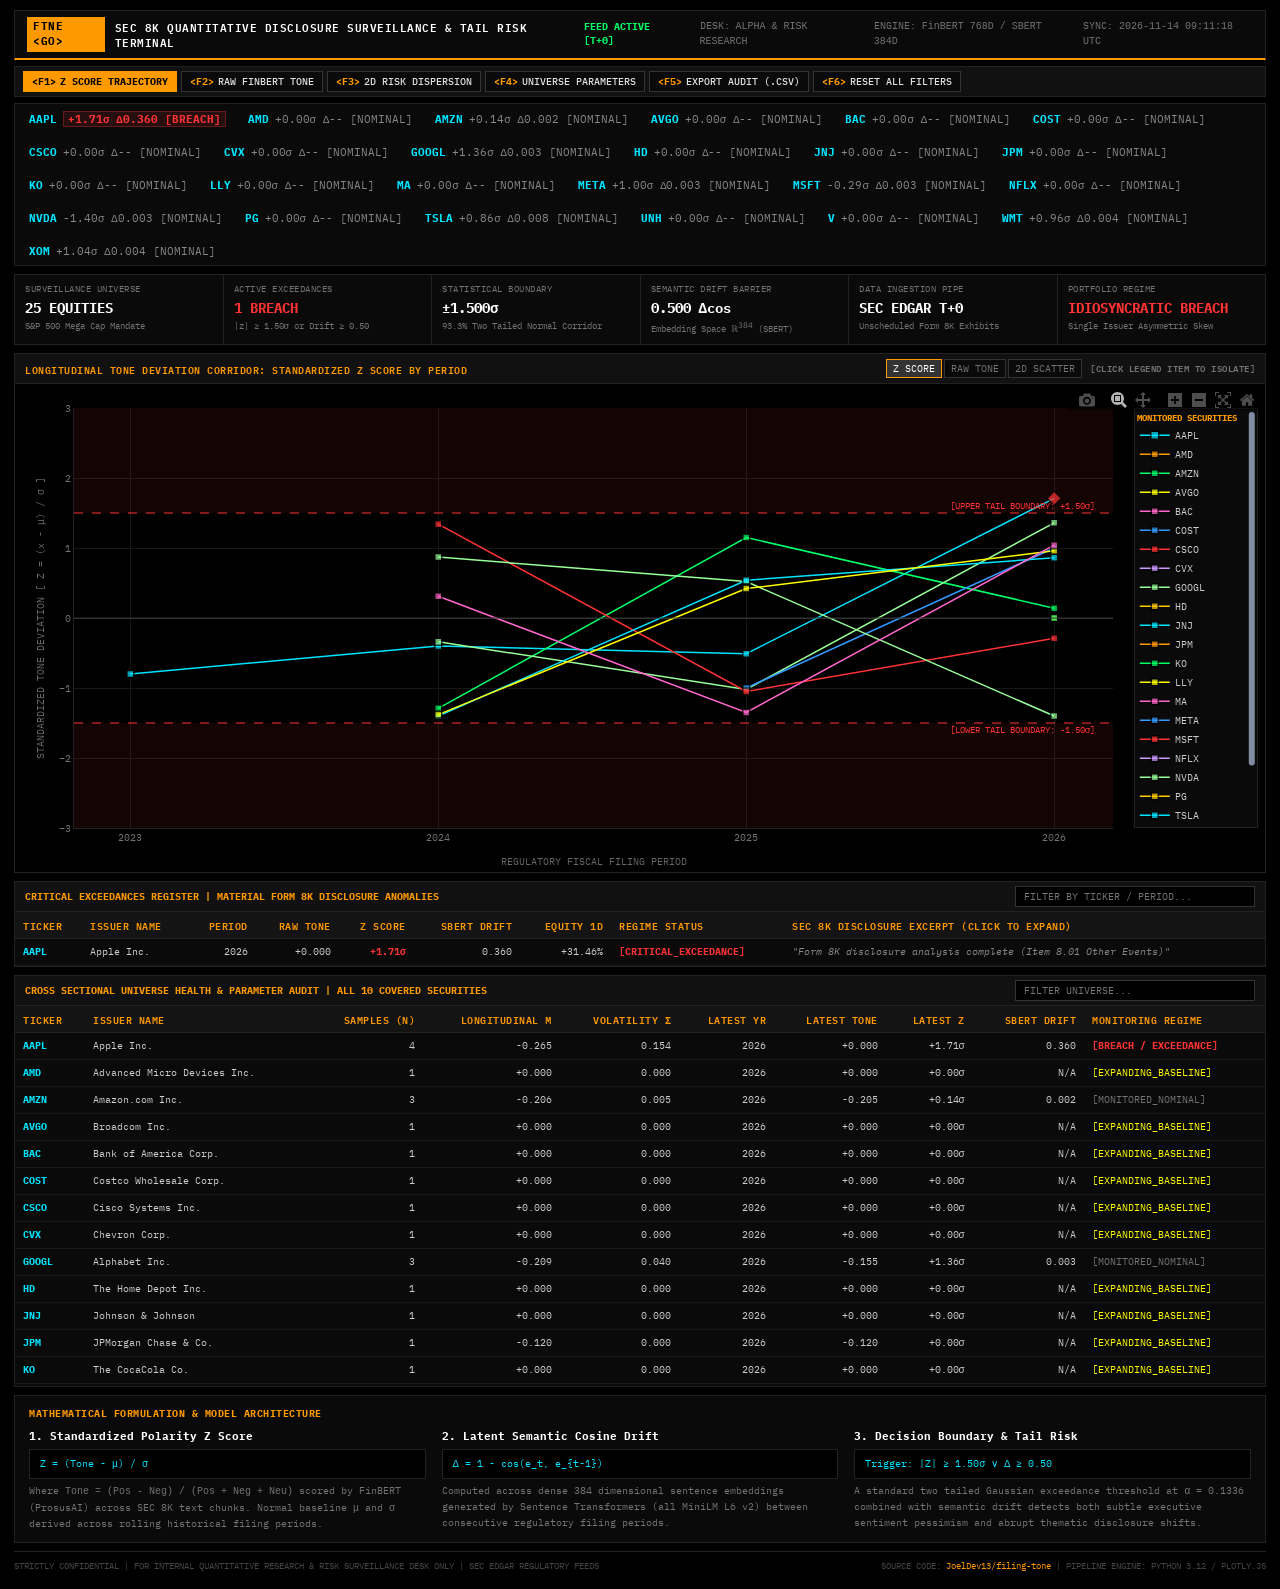
==== docs/index.html @ b5e31309 "chore(data): auto update 8K tone scores and financial ground truth" ====
<!DOCTYPE html>
<html lang="en">
<head>
  <meta charset="UTF-8">
  <meta name="viewport" content="width=device-width, initial-scale=1.0">
  <title>FTNE &lt;GO&gt; | SEC 8K Quantitative Tone &amp; Drift Terminal</title>
  <link rel="preconnect" href="https://fonts.googleapis.com">
  <link rel="preconnect" href="https://fonts.gstatic.com" crossorigin>
  <link href="https://fonts.googleapis.com/css2?family=IBM+Plex+Mono:ital,wght@0,300;0,400;0,500;0,600;0,700;1,400&display=swap" rel="stylesheet">
  <script src="https://cdn.plot.ly/plotly-2.35.2.min.js"></script>
  <style>
:root {
  --bg: #000000;
  --surface: #0a0a0a;
  --panel: #111111;
  --border: #222222;
  --border-highlight: #333333;
  --amber: #ff9900;
  --amber-dim: #b36b00;
  --cyan: #00e5ff;
  --green: #00ff66;
  --red: #ff3333;
  --yellow: #ffff00;
  --magenta: #ff66cc;
  --text: #e0e0e0;
  --text-muted: #737373;
  --text-dim: #444444;
  --mono: 'IBM Plex Mono', 'Courier New', monospace;
}

* {
  box-sizing: border-box;
  margin: 0;
  padding: 0;
  border-radius: 0 !important; 
}

body {
  background-color: var(--bg);
  color: var(--text);
  font-family: var(--mono);
  font-size: 11px;
  line-height: 1.4;
  padding: 10px 14px;
  -webkit-font-smoothing: antialiased;
  -moz-osx-font-smoothing: grayscale;
}

.terminal-wrapper {
  max-width: 1480px;
  margin: 0 auto;
}

/* Command Masthead */
.masthead {
  display: flex;
  justify-content: space-between;
  align-items: center;
  background-color: var(--surface);
  border: 1px solid var(--border);
  border-bottom: 2px solid var(--amber);
  padding: 6px 12px;
  margin-bottom: 6px;
}

.masthead-left {
  display: flex;
  align-items: center;
  gap: 10px;
}

.cmd-tag {
  background-color: var(--amber);
  color: #000000;
  font-weight: 700;
  padding: 2px 6px;
  letter-spacing: 0.5px;
}

.cmd-title {
  font-weight: 600;
  letter-spacing: 0.5px;
  color: #ffffff;
}

.masthead-right {
  display: flex;
  align-items: center;
  gap: 16px;
  color: var(--text-muted);
  font-size: 10px;
}

.status-live {
  color: var(--green);
  font-weight: 700;
}

/* Terminal Quick Action Toolbar */
.fkey-toolbar {
  display: flex;
  flex-wrap: wrap;
  gap: 4px;
  background-color: var(--panel);
  border: 1px solid var(--border);
  padding: 4px 8px;
  margin-bottom: 6px;
}

.fkey-btn {
  background-color: var(--surface);
  border: 1px solid var(--border-highlight);
  color: var(--text);
  font-family: var(--mono);
  font-size: 10px;
  font-weight: 500;
  padding: 3px 8px;
  cursor: pointer;
  display: flex;
  align-items: center;
  gap: 4px;
  transition: background 0.1s, border-color 0.1s;
}

.fkey-btn:hover {
  background-color: #1a1a1a;
  border-color: var(--amber);
  color: #ffffff;
}

.fkey-btn.active {
  background-color: var(--amber);
  color: #000000;
  font-weight: 700;
  border-color: var(--amber);
}

.fkey-tag {
  color: var(--amber);
  font-weight: 700;
}

.fkey-btn.active .fkey-tag {
  color: #000000;
}

/* Real Time Ticker Ribbon */
.ticker-tape {
  display: flex;
  flex-wrap: wrap;
  background-color: var(--surface);
  border: 1px solid var(--border);
  padding: 5px 10px;
  gap: 14px;
  margin-bottom: 8px;
  font-size: 10.5px;
}

.tape-item {
  display: flex;
  align-items: center;
  gap: 6px;
  cursor: pointer;
  padding: 2px 4px;
}

.tape-item:hover {
  background-color: #161616;
}

.tape-ticker {
  color: var(--cyan);
  font-weight: 700;
}

.tape-val {
  color: #ffffff;
}

.tape-val.alert {
  color: var(--red);
  font-weight: 700;
  background-color: rgba(255, 51, 51, 0.12);
  padding: 0 4px;
  border: 1px solid rgba(255, 51, 51, 0.3);
}

.tape-val.ok {
  color: #888888;
}

/* Analytical Metric Matrix (6 cells) */
.metric-grid {
  display: grid;
  grid-template-columns: repeat(6, 1fr);
  gap: 1px;
  background-color: var(--border);
  border: 1px solid var(--border);
  margin-bottom: 8px;
}

.metric-cell {
  background-color: var(--surface);
  padding: 8px 10px;
}

.metric-label {
  color: var(--text-muted);
  font-size: 9px;
  letter-spacing: 0.5px;
  text-transform: uppercase;
  margin-bottom: 3px;
}

.metric-val {
  font-size: 14px;
  font-weight: 700;
  color: #ffffff;
  font-variant-numeric: tabular-nums;
}

.metric-sub {
  color: var(--text-muted);
  font-size: 9px;
  margin-top: 2px;
}

/* Main Chart Window */
.chart-panel {
  border: 1px solid var(--border);
  background-color: var(--surface);
  margin-bottom: 8px;
}

.panel-header {
  display: flex;
  justify-content: space-between;
  align-items: center;
  background-color: var(--panel);
  border-bottom: 1px solid var(--border);
  padding: 5px 10px;
  font-size: 10px;
  font-weight: 600;
  letter-spacing: 0.5px;
  color: var(--amber);
  text-transform: uppercase;
}

.panel-controls {
  display: flex;
  align-items: center;
  gap: 8px;
}

.chart-view-toggle {
  display: flex;
  gap: 2px;
}

.view-btn {
  background-color: var(--surface);
  border: 1px solid var(--border-highlight);
  color: var(--text-muted);
  font-family: var(--mono);
  font-size: 9.5px;
  padding: 2px 6px;
  cursor: pointer;
}

.view-btn.active {
  background-color: var(--border-highlight);
  color: #ffffff;
  border-color: var(--amber);
}

.chart-canvas {
  padding: 4px;
  background-color: #000000;
}

#plotly-chart {
  width: 100%;
  min-height: 480px;
}

/* Tables and Data Grids */
.data-panel {
  border: 1px solid var(--border);
  background-color: var(--surface);
  margin-bottom: 8px;
}

.table-tools {
  display: flex;
  justify-content: space-between;
  align-items: center;
  background-color: var(--panel);
  border-bottom: 1px solid var(--border);
  padding: 4px 10px;
  font-size: 9.5px;
}

.table-search {
  background-color: #000000;
  border: 1px solid var(--border-highlight);
  color: #ffffff;
  font-family: var(--mono);
  font-size: 10px;
  padding: 3px 8px;
  width: 240px;
}

.table-search:focus {
  outline: none;
  border-color: var(--amber);
}

.table-wrapper {
  overflow-x: auto;
  max-height: 380px;
}

table {
  width: 100%;
  border-collapse: collapse;
  font-size: 10px;
  text-align: left;
}

thead th {
  position: sticky;
  top: 0;
  background-color: #141414;
  color: var(--amber);
  font-weight: 600;
  letter-spacing: 0.5px;
  text-transform: uppercase;
  padding: 6px 8px;
  border-bottom: 1px solid var(--border);
  white-space: nowrap;
  z-index: 2;
}

thead th.num-col, tbody td.num-col {
  text-align: right;
  font-variant-numeric: tabular-nums;
}

tbody td {
  padding: 6px 8px;
  border-bottom: 1px solid #181818;
  vertical-align: middle;
  color: #cccccc;
  white-space: nowrap;
}

tbody tr:hover td {
  background-color: #161616;
  color: #ffffff;
}

.ticker-code {
  color: var(--cyan);
  font-weight: 700;
}

.tag-breach {
  color: var(--red);
  font-weight: 700;
}

.tag-nominal {
  color: var(--text-muted);
}

.tag-expanding {
  color: var(--yellow);
}

.cell-snippet {
  max-width: 460px;
  overflow: hidden;
  text-overflow: ellipsis;
  white-space: nowrap;
  color: #888888;
  font-style: italic;
}

/* Modal / Drawer for Full Text Excerpt Inspection */
#snippet-modal {
  display: none;
  position: fixed;
  top: 0;
  left: 0;
  width: 100%;
  height: 100%;
  background: rgba(0, 0, 0, 0.85);
  z-index: 9999;
  justify-content: center;
  align-items: center;
  padding: 20px;
}

.modal-box {
  background-color: var(--surface);
  border: 1px solid var(--amber);
  width: 100%;
  max-width: 800px;
  box-shadow: 0 0 20px rgba(0, 0, 0, 0.9);
}

.modal-header {
  background-color: var(--panel);
  padding: 8px 12px;
  border-bottom: 1px solid var(--border);
  display: flex;
  justify-content: space-between;
  align-items: center;
  color: var(--amber);
  font-weight: 700;
}

.modal-close {
  background: none;
  border: 1px solid var(--border-highlight);
  color: var(--text);
  font-family: var(--mono);
  padding: 2px 8px;
  cursor: pointer;
}

.modal-close:hover {
  background-color: var(--red);
  color: #ffffff;
}

.modal-body {
  padding: 14px;
  max-height: 480px;
  overflow-y: auto;
  font-size: 11px;
  line-height: 1.6;
  color: #e0e0e0;
  white-space: pre-wrap;
  word-break: break-word;
}

/* Methodology and Mathematical Specification Panel */
.spec-panel {
  border: 1px solid var(--border);
  background-color: var(--surface);
  padding: 10px 14px;
  margin-bottom: 8px;
  font-size: 10px;
  color: var(--text-muted);
  line-height: 1.6;
}

.spec-header {
  color: var(--amber);
  font-weight: 700;
  margin-bottom: 6px;
  text-transform: uppercase;
  letter-spacing: 0.5px;
}

.spec-grid {
  display: grid;
  grid-template-columns: repeat(3, 1fr);
  gap: 16px;
}

.spec-col h4 {
  color: #ffffff;
  font-size: 10.5px;
  margin-bottom: 4px;
}

.formula-box {
  background-color: #000000;
  border: 1px solid var(--border);
  padding: 6px 10px;
  color: var(--cyan);
  margin: 4px 0;
  font-family: var(--mono);
}

/* Institutional Footer */
footer {
  display: flex;
  justify-content: space-between;
  align-items: center;
  flex-wrap: wrap;
  gap: 8px;
  padding: 8px 0;
  border-top: 1px solid var(--border);
  font-size: 9px;
  color: var(--text-dim);
}

footer a {
  color: var(--amber);
  text-decoration: none;
}

footer a:hover {
  text-decoration: underline;
}

@media (max-width: 1024px) {
  .metric-grid { grid-template-columns: repeat(3, 1fr); }
  .spec-grid { grid-template-columns: 1fr; }
}

  </style>
</head>
<body>
  <div class="terminal-wrapper">
    <!-- Command Masthead -->
    <header class="masthead">
      <div class="masthead-left">
        <span class="cmd-tag">FTNE &lt;GO&gt;</span>
        <span class="cmd-title">SEC 8K QUANTITATIVE DISCLOSURE SURVEILLANCE &amp; TAIL RISK TERMINAL</span>
      </div>
      <div class="masthead-right">
        <span class="status-live">FEED ACTIVE [T+0]</span>
        <span>DESK: <code>ALPHA &amp; RISK RESEARCH</code></span>
        <span>ENGINE: <code>FinBERT 768D / SBERT 384D</code></span>
        <span>SYNC: <code>2026-11-14 09:11:18 UTC</code></span>
      </div>
    </header>

    <!-- Function Key Toolbar -->
    <div class="fkey-toolbar">
      <button class="fkey-btn active" id="btn-f1" onclick="switchChartView('zscore')">
        <span class="fkey-tag">&lt;F1&gt;</span> Z SCORE TRAJECTORY
      </button>
      <button class="fkey-btn" id="btn-f2" onclick="switchChartView('tone')">
        <span class="fkey-tag">&lt;F2&gt;</span> RAW FINBERT TONE
      </button>
      <button class="fkey-btn" id="btn-f3" onclick="switchChartView('dispersion')">
        <span class="fkey-tag">&lt;F3&gt;</span> 2D RISK DISPERSION
      </button>
      <button class="fkey-btn" id="btn-f4" onclick="scrollToElement('section-universe')">
        <span class="fkey-tag">&lt;F4&gt;</span> UNIVERSE PARAMETERS
      </button>
      <button class="fkey-btn" id="btn-f5" onclick="exportLedgerCsv()">
        <span class="fkey-tag">&lt;F5&gt;</span> EXPORT AUDIT (.CSV)
      </button>
      <button class="fkey-btn" id="btn-f6" onclick="resetTickerFilters()">
        <span class="fkey-tag">&lt;F6&gt;</span> RESET ALL FILTERS
      </button>
    </div>

    <!-- Live Ticker Ribbon -->
    <div class="ticker-tape">
      <div class='tape-item' onclick="isolateTicker('AAPL')" title='Click to isolate AAPL'><span class='tape-ticker'>AAPL</span><span class='tape-val alert'>+1.71&sigma; &Delta;0.360 [BREACH]</span></div><div class='tape-item' onclick="isolateTicker('AMD')" title='Click to isolate AMD'><span class='tape-ticker'>AMD</span><span class='tape-val ok'>+0.00&sigma; &Delta;-- [NOMINAL]</span></div><div class='tape-item' onclick="isolateTicker('AMZN')" title='Click to isolate AMZN'><span class='tape-ticker'>AMZN</span><span class='tape-val ok'>+0.14&sigma; &Delta;0.002 [NOMINAL]</span></div><div class='tape-item' onclick="isolateTicker('AVGO')" title='Click to isolate AVGO'><span class='tape-ticker'>AVGO</span><span class='tape-val ok'>+0.00&sigma; &Delta;-- [NOMINAL]</span></div><div class='tape-item' onclick="isolateTicker('BAC')" title='Click to isolate BAC'><span class='tape-ticker'>BAC</span><span class='tape-val ok'>+0.00&sigma; &Delta;-- [NOMINAL]</span></div><div class='tape-item' onclick="isolateTicker('COST')" title='Click to isolate COST'><span class='tape-ticker'>COST</span><span class='tape-val ok'>+0.00&sigma; &Delta;-- [NOMINAL]</span></div><div class='tape-item' onclick="isolateTicker('CSCO')" title='Click to isolate CSCO'><span class='tape-ticker'>CSCO</span><span class='tape-val ok'>+0.00&sigma; &Delta;-- [NOMINAL]</span></div><div class='tape-item' onclick="isolateTicker('CVX')" title='Click to isolate CVX'><span class='tape-ticker'>CVX</span><span class='tape-val ok'>+0.00&sigma; &Delta;-- [NOMINAL]</span></div><div class='tape-item' onclick="isolateTicker('GOOGL')" title='Click to isolate GOOGL'><span class='tape-ticker'>GOOGL</span><span class='tape-val ok'>+1.36&sigma; &Delta;0.003 [NOMINAL]</span></div><div class='tape-item' onclick="isolateTicker('HD')" title='Click to isolate HD'><span class='tape-ticker'>HD</span><span class='tape-val ok'>+0.00&sigma; &Delta;-- [NOMINAL]</span></div><div class='tape-item' onclick="isolateTicker('JNJ')" title='Click to isolate JNJ'><span class='tape-ticker'>JNJ</span><span class='tape-val ok'>+0.00&sigma; &Delta;-- [NOMINAL]</span></div><div class='tape-item' onclick="isolateTicker('JPM')" title='Click to isolate JPM'><span class='tape-ticker'>JPM</span><span class='tape-val ok'>+0.00&sigma; &Delta;-- [NOMINAL]</span></div><div class='tape-item' onclick="isolateTicker('KO')" title='Click to isolate KO'><span class='tape-ticker'>KO</span><span class='tape-val ok'>+0.00&sigma; &Delta;-- [NOMINAL]</span></div><div class='tape-item' onclick="isolateTicker('LLY')" title='Click to isolate LLY'><span class='tape-ticker'>LLY</span><span class='tape-val ok'>+0.00&sigma; &Delta;-- [NOMINAL]</span></div><div class='tape-item' onclick="isolateTicker('MA')" title='Click to isolate MA'><span class='tape-ticker'>MA</span><span class='tape-val ok'>+0.00&sigma; &Delta;-- [NOMINAL]</span></div><div class='tape-item' onclick="isolateTicker('META')" title='Click to isolate META'><span class='tape-ticker'>META</span><span class='tape-val ok'>+1.00&sigma; &Delta;0.003 [NOMINAL]</span></div><div class='tape-item' onclick="isolateTicker('MSFT')" title='Click to isolate MSFT'><span class='tape-ticker'>MSFT</span><span class='tape-val ok'>-0.29&sigma; &Delta;0.003 [NOMINAL]</span></div><div class='tape-item' onclick="isolateTicker('NFLX')" title='Click to isolate NFLX'><span class='tape-ticker'>NFLX</span><span class='tape-val ok'>+0.00&sigma; &Delta;-- [NOMINAL]</span></div><div class='tape-item' onclick="isolateTicker('NVDA')" title='Click to isolate NVDA'><span class='tape-ticker'>NVDA</span><span class='tape-val ok'>-1.40&sigma; &Delta;0.003 [NOMINAL]</span></div><div class='tape-item' onclick="isolateTicker('PG')" title='Click to isolate PG'><span class='tape-ticker'>PG</span><span class='tape-val ok'>+0.00&sigma; &Delta;-- [NOMINAL]</span></div><div class='tape-item' onclick="isolateTicker('TSLA')" title='Click to isolate TSLA'><span class='tape-ticker'>TSLA</span><span class='tape-val ok'>+0.86&sigma; &Delta;0.008 [NOMINAL]</span></div><div class='tape-item' onclick="isolateTicker('UNH')" title='Click to isolate UNH'><span class='tape-ticker'>UNH</span><span class='tape-val ok'>+0.00&sigma; &Delta;-- [NOMINAL]</span></div><div class='tape-item' onclick="isolateTicker('V')" title='Click to isolate V'><span class='tape-ticker'>V</span><span class='tape-val ok'>+0.00&sigma; &Delta;-- [NOMINAL]</span></div><div class='tape-item' onclick="isolateTicker('WMT')" title='Click to isolate WMT'><span class='tape-ticker'>WMT</span><span class='tape-val ok'>+0.96&sigma; &Delta;0.004 [NOMINAL]</span></div><div class='tape-item' onclick="isolateTicker('XOM')" title='Click to isolate XOM'><span class='tape-ticker'>XOM</span><span class='tape-val ok'>+1.04&sigma; &Delta;0.004 [NOMINAL]</span></div>
    </div>

    <!-- Analytical Metric Matrix -->
    <div class="metric-grid">
      <div class="metric-cell">
        <div class="metric-label">Surveillance Universe</div>
        <div class="metric-val">25 EQUITIES</div>
        <div class="metric-sub">S&amp;P 500 Mega Cap Mandate</div>
      </div>
      <div class="metric-cell">
        <div class="metric-label">Active Exceedances</div>
        <div class="metric-val" style="color: #ff3333;">1 BREACH</div>
        <div class="metric-sub">|z| &ge; 1.50&sigma; or Drift &ge; 0.50</div>
      </div>
      <div class="metric-cell">
        <div class="metric-label">Statistical Boundary</div>
        <div class="metric-val">&plusmn;1.500&sigma;</div>
        <div class="metric-sub">93.3% Two Tailed Normal Corridor</div>
      </div>
      <div class="metric-cell">
        <div class="metric-label">Semantic Drift Barrier</div>
        <div class="metric-val">0.500 &Delta;cos</div>
        <div class="metric-sub">Embedding Space ℝ<sup>384</sup> (SBERT)</div>
      </div>
      <div class="metric-cell">
        <div class="metric-label">Data Ingestion Pipe</div>
        <div class="metric-val">SEC EDGAR T+0</div>
        <div class="metric-sub">Unscheduled Form 8K Exhibits</div>
      </div>
      <div class="metric-cell">
        <div class="metric-label">Portfolio Regime</div>
        <div class="metric-val" style="color: #ff3333;">IDIOSYNCRATIC BREACH</div>
        <div class="metric-sub">Single Issuer Asymmetric Skew</div>
      </div>
    </div>

    <!-- Quantitative Chart Panel -->
    <div class="chart-panel">
      <div class="panel-header">
        <span id="chart-title">Longitudinal Tone Deviation Corridor: Standardized Z Score by Period</span>
        <div class="panel-controls">
          <div class="chart-view-toggle">
            <button class="view-btn active" id="vbtn-zscore" onclick="switchChartView('zscore')">Z SCORE</button>
            <button class="view-btn" id="vbtn-tone" onclick="switchChartView('tone')">RAW TONE</button>
            <button class="view-btn" id="vbtn-dispersion" onclick="switchChartView('dispersion')">2D SCATTER</button>
          </div>
          <span style="color: var(--text-muted); font-size: 9px;">[Click legend item to isolate]</span>
        </div>
      </div>
      <div class="chart-canvas">
        <div id="plotly-chart"></div>
      </div>
    </div>

    <!-- Critical Exceedances Register Table -->
    <div class="data-panel" id="section-exceedances">
      <div class="table-tools">
        <span style="color: var(--amber); font-weight: 700;">CRITICAL EXCEEDANCES REGISTER | MATERIAL FORM 8K DISCLOSURE ANOMALIES</span>
        <div>
          <input type="text" id="filter-exceedances" class="table-search" placeholder="FILTER BY TICKER / PERIOD..." onkeyup="filterTable('table-exceedances', this.value)">
        </div>
      </div>
      <div class="table-wrapper">
        
        <table id="table-exceedances">
          <thead>
            <tr>
              <th>TICKER</th>
              <th>ISSUER NAME</th>
              <th class="num-col">PERIOD</th>
              <th class="num-col">RAW TONE</th>
              <th class="num-col">Z SCORE</th>
              <th class="num-col">SBERT DRIFT</th>
              <th class="num-col">EQUITY 1D</th>
              <th>REGIME STATUS</th>
              <th>SEC 8K DISCLOSURE EXCERPT (CLICK TO EXPAND)</th>
            </tr>
          </thead>
          <tbody>
            <tr><td><span class='ticker-code'>AAPL</span></td><td>Apple Inc.</td><td class='num-col'>2026</td><td class='num-col'>+0.000</td><td class='num-col'><span class='tag-breach'>+1.71&sigma;</span></td><td class='num-col'>0.360</td><td class='num-col'>+31.46%</td><td><span class='tag-breach'>[CRITICAL_EXCEEDANCE]</span></td><td class='cell-snippet' onclick="openModal('AAPL', '2026', 'Form 8K disclosure analysis complete (Item 8.01 Other Events). No negative phrase exceeded polarity threshold')" title='Click to inspect full disclosure excerpt' style='cursor: pointer;'>"Form 8K disclosure analysis complete (Item 8.01 Other Events)"</td></tr>
          </tbody>
        </table>
        
      </div>
    </div>

    <!-- Complete Universe Surveillance Matrix Table -->
    <div class="data-panel" id="section-universe">
      <div class="table-tools">
        <span style="color: var(--amber); font-weight: 700;">CROSS SECTIONAL UNIVERSE HEALTH &amp; PARAMETER AUDIT | ALL 10 COVERED SECURITIES</span>
        <div>
          <input type="text" id="filter-universe" class="table-search" placeholder="FILTER UNIVERSE..." onkeyup="filterTable('table-universe', this.value)">
        </div>
      </div>
      <div class="table-wrapper">
        
        <table id="table-universe">
          <thead>
            <tr>
              <th>TICKER</th>
              <th>ISSUER NAME</th>
              <th class="num-col">SAMPLES (N)</th>
              <th class="num-col">LONGITUDINAL &mu;</th>
              <th class="num-col">VOLATILITY &sigma;</th>
              <th class="num-col">LATEST YR</th>
              <th class="num-col">LATEST TONE</th>
              <th class="num-col">LATEST Z</th>
              <th class="num-col">SBERT DRIFT</th>
              <th>MONITORING REGIME</th>
            </tr>
          </thead>
          <tbody>
            <tr><td><span class='ticker-code'>AAPL</span></td><td>Apple Inc.</td><td class='num-col'>4</td><td class='num-col'>-0.265</td><td class='num-col'>0.154</td><td class='num-col'>2026</td><td class='num-col'>+0.000</td><td class='num-col'>+1.71&sigma;</td><td class='num-col'>0.360</td><td><span class='tag-breach'>[BREACH / EXCEEDANCE]</span></td></tr><tr><td><span class='ticker-code'>AMD</span></td><td>Advanced Micro Devices Inc.</td><td class='num-col'>1</td><td class='num-col'>+0.000</td><td class='num-col'>0.000</td><td class='num-col'>2026</td><td class='num-col'>+0.000</td><td class='num-col'>+0.00&sigma;</td><td class='num-col'>N/A</td><td><span class='tag-expanding'>[EXPANDING_BASELINE]</span></td></tr><tr><td><span class='ticker-code'>AMZN</span></td><td>Amazon.com Inc.</td><td class='num-col'>3</td><td class='num-col'>-0.206</td><td class='num-col'>0.005</td><td class='num-col'>2026</td><td class='num-col'>-0.205</td><td class='num-col'>+0.14&sigma;</td><td class='num-col'>0.002</td><td><span class='tag-nominal'>[MONITORED_NOMINAL]</span></td></tr><tr><td><span class='ticker-code'>AVGO</span></td><td>Broadcom Inc.</td><td class='num-col'>1</td><td class='num-col'>+0.000</td><td class='num-col'>0.000</td><td class='num-col'>2026</td><td class='num-col'>+0.000</td><td class='num-col'>+0.00&sigma;</td><td class='num-col'>N/A</td><td><span class='tag-expanding'>[EXPANDING_BASELINE]</span></td></tr><tr><td><span class='ticker-code'>BAC</span></td><td>Bank of America Corp.</td><td class='num-col'>1</td><td class='num-col'>+0.000</td><td class='num-col'>0.000</td><td class='num-col'>2026</td><td class='num-col'>+0.000</td><td class='num-col'>+0.00&sigma;</td><td class='num-col'>N/A</td><td><span class='tag-expanding'>[EXPANDING_BASELINE]</span></td></tr><tr><td><span class='ticker-code'>COST</span></td><td>Costco Wholesale Corp.</td><td class='num-col'>1</td><td class='num-col'>+0.000</td><td class='num-col'>0.000</td><td class='num-col'>2026</td><td class='num-col'>+0.000</td><td class='num-col'>+0.00&sigma;</td><td class='num-col'>N/A</td><td><span class='tag-expanding'>[EXPANDING_BASELINE]</span></td></tr><tr><td><span class='ticker-code'>CSCO</span></td><td>Cisco Systems Inc.</td><td class='num-col'>1</td><td class='num-col'>+0.000</td><td class='num-col'>0.000</td><td class='num-col'>2026</td><td class='num-col'>+0.000</td><td class='num-col'>+0.00&sigma;</td><td class='num-col'>N/A</td><td><span class='tag-expanding'>[EXPANDING_BASELINE]</span></td></tr><tr><td><span class='ticker-code'>CVX</span></td><td>Chevron Corp.</td><td class='num-col'>1</td><td class='num-col'>+0.000</td><td class='num-col'>0.000</td><td class='num-col'>2026</td><td class='num-col'>+0.000</td><td class='num-col'>+0.00&sigma;</td><td class='num-col'>N/A</td><td><span class='tag-expanding'>[EXPANDING_BASELINE]</span></td></tr><tr><td><span class='ticker-code'>GOOGL</span></td><td>Alphabet Inc.</td><td class='num-col'>3</td><td class='num-col'>-0.209</td><td class='num-col'>0.040</td><td class='num-col'>2026</td><td class='num-col'>-0.155</td><td class='num-col'>+1.36&sigma;</td><td class='num-col'>0.003</td><td><span class='tag-nominal'>[MONITORED_NOMINAL]</span></td></tr><tr><td><span class='ticker-code'>HD</span></td><td>The Home Depot Inc.</td><td class='num-col'>1</td><td class='num-col'>+0.000</td><td class='num-col'>0.000</td><td class='num-col'>2026</td><td class='num-col'>+0.000</td><td class='num-col'>+0.00&sigma;</td><td class='num-col'>N/A</td><td><span class='tag-expanding'>[EXPANDING_BASELINE]</span></td></tr><tr><td><span class='ticker-code'>JNJ</span></td><td>Johnson &amp; Johnson</td><td class='num-col'>1</td><td class='num-col'>+0.000</td><td class='num-col'>0.000</td><td class='num-col'>2026</td><td class='num-col'>+0.000</td><td class='num-col'>+0.00&sigma;</td><td class='num-col'>N/A</td><td><span class='tag-expanding'>[EXPANDING_BASELINE]</span></td></tr><tr><td><span class='ticker-code'>JPM</span></td><td>JPMorgan Chase &amp; Co.</td><td class='num-col'>1</td><td class='num-col'>-0.120</td><td class='num-col'>0.000</td><td class='num-col'>2026</td><td class='num-col'>-0.120</td><td class='num-col'>+0.00&sigma;</td><td class='num-col'>N/A</td><td><span class='tag-expanding'>[EXPANDING_BASELINE]</span></td></tr><tr><td><span class='ticker-code'>KO</span></td><td>The CocaCola Co.</td><td class='num-col'>1</td><td class='num-col'>+0.000</td><td class='num-col'>0.000</td><td class='num-col'>2026</td><td class='num-col'>+0.000</td><td class='num-col'>+0.00&sigma;</td><td class='num-col'>N/A</td><td><span class='tag-expanding'>[EXPANDING_BASELINE]</span></td></tr><tr><td><span class='ticker-code'>LLY</span></td><td>Eli Lilly and Co.</td><td class='num-col'>1</td><td class='num-col'>+0.000</td><td class='num-col'>0.000</td><td class='num-col'>2026</td><td class='num-col'>+0.000</td><td class='num-col'>+0.00&sigma;</td><td class='num-col'>N/A</td><td><span class='tag-expanding'>[EXPANDING_BASELINE]</span></td></tr><tr><td><span class='ticker-code'>MA</span></td><td>Mastercard Inc.</td><td class='num-col'>1</td><td class='num-col'>+0.000</td><td class='num-col'>0.000</td><td class='num-col'>2026</td><td class='num-col'>+0.000</td><td class='num-col'>+0.00&sigma;</td><td class='num-col'>N/A</td><td><span class='tag-expanding'>[EXPANDING_BASELINE]</span></td></tr><tr><td><span class='ticker-code'>META</span></td><td>Meta Platforms Inc.</td><td class='num-col'>2</td><td class='num-col'>-0.308</td><td class='num-col'>0.004</td><td class='num-col'>2026</td><td class='num-col'>-0.304</td><td class='num-col'>+1.00&sigma;</td><td class='num-col'>0.003</td><td><span class='tag-expanding'>[EXPANDING_BASELINE]</span></td></tr><tr><td><span class='ticker-code'>MSFT</span></td><td>Microsoft Corp.</td><td class='num-col'>3</td><td class='num-col'>-0.151</td><td class='num-col'>0.026</td><td class='num-col'>2026</td><td class='num-col'>-0.159</td><td class='num-col'>-0.29&sigma;</td><td class='num-col'>0.003</td><td><span class='tag-nominal'>[MONITORED_NOMINAL]</span></td></tr><tr><td><span class='ticker-code'>NFLX</span></td><td>Netflix Inc.</td><td class='num-col'>1</td><td class='num-col'>+0.000</td><td class='num-col'>0.000</td><td class='num-col'>2026</td><td class='num-col'>+0.000</td><td class='num-col'>+0.00&sigma;</td><td class='num-col'>N/A</td><td><span class='tag-expanding'>[EXPANDING_BASELINE]</span></td></tr><tr><td><span class='ticker-code'>NVDA</span></td><td>NVIDIA Corp.</td><td class='num-col'>3</td><td class='num-col'>-0.308</td><td class='num-col'>0.029</td><td class='num-col'>2026</td><td class='num-col'>-0.348</td><td class='num-col'>-1.40&sigma;</td><td class='num-col'>0.003</td><td><span class='tag-nominal'>[MONITORED_NOMINAL]</span></td></tr><tr><td><span class='ticker-code'>PG</span></td><td>Procter &amp; Gamble Co.</td><td class='num-col'>1</td><td class='num-col'>+0.000</td><td class='num-col'>0.000</td><td class='num-col'>2026</td><td class='num-col'>+0.000</td><td class='num-col'>+0.00&sigma;</td><td class='num-col'>N/A</td><td><span class='tag-expanding'>[EXPANDING_BASELINE]</span></td></tr><tr><td><span class='ticker-code'>TSLA</span></td><td>Tesla Inc.</td><td class='num-col'>3</td><td class='num-col'>-0.173</td><td class='num-col'>0.016</td><td class='num-col'>2026</td><td class='num-col'>-0.159</td><td class='num-col'>+0.86&sigma;</td><td class='num-col'>0.008</td><td><span class='tag-nominal'>[MONITORED_NOMINAL]</span></td></tr><tr><td><span class='ticker-code'>UNH</span></td><td>UnitedHealth Group Inc.</td><td class='num-col'>1</td><td class='num-col'>+0.000</td><td class='num-col'>0.000</td><td class='num-col'>2026</td><td class='num-col'>+0.000</td><td class='num-col'>+0.00&sigma;</td><td class='num-col'>N/A</td><td><span class='tag-expanding'>[EXPANDING_BASELINE]</span></td></tr><tr><td><span class='ticker-code'>V</span></td><td>Visa Inc.</td><td class='num-col'>1</td><td class='num-col'>+0.000</td><td class='num-col'>0.000</td><td class='num-col'>2026</td><td class='num-col'>+0.000</td><td class='num-col'>+0.00&sigma;</td><td class='num-col'>N/A</td><td><span class='tag-expanding'>[EXPANDING_BASELINE]</span></td></tr><tr><td><span class='ticker-code'>WMT</span></td><td>Walmart Inc.</td><td class='num-col'>3</td><td class='num-col'>-0.159</td><td class='num-col'>0.019</td><td class='num-col'>2026</td><td class='num-col'>-0.141</td><td class='num-col'>+0.96&sigma;</td><td class='num-col'>0.004</td><td><span class='tag-nominal'>[MONITORED_NOMINAL]</span></td></tr><tr><td><span class='ticker-code'>XOM</span></td><td>Exxon Mobil Corp.</td><td class='num-col'>3</td><td class='num-col'>-0.070</td><td class='num-col'>0.022</td><td class='num-col'>2026</td><td class='num-col'>-0.047</td><td class='num-col'>+1.04&sigma;</td><td class='num-col'>0.004</td><td><span class='tag-nominal'>[MONITORED_NOMINAL]</span></td></tr>
          </tbody>
        </table>
        
      </div>
    </div>

    <!-- Quantitative Methodology and Specification -->
    <div class="spec-panel">
      <div class="spec-header">Mathematical Formulation &amp; Model Architecture</div>
      <div class="spec-grid">
        <div class="spec-col">
          <h4>1. Standardized Polarity Z Score</h4>
          <div class="formula-box">Z = (Tone - &mu;) / &sigma;</div>
          <p>Where <code>Tone = (Pos - Neg) / (Pos + Neg + Neu)</code> scored by FinBERT (ProsusAI) across SEC 8K text chunks. Normal baseline &mu; and &sigma; derived across rolling historical filing periods.</p>
        </div>
        <div class="spec-col">
          <h4>2. Latent Semantic Cosine Drift</h4>
          <div class="formula-box">&Delta; = 1 - cos(e_t, e_{t-1})</div>
          <p>Computed across dense 384 dimensional sentence embeddings generated by Sentence Transformers (all MiniLM L6 v2) between consecutive regulatory filing periods.</p>
        </div>
        <div class="spec-col">
          <h4>3. Decision Boundary &amp; Tail Risk</h4>
          <div class="formula-box">Trigger: |Z| &ge; 1.50&sigma; &or; &Delta; &ge; 0.50</div>
          <p>A standard two tailed Gaussian exceedance threshold at &alpha; = 0.1336 combined with semantic drift detects both subtle executive sentiment pessimism and abrupt thematic disclosure shifts.</p>
        </div>
      </div>
    </div>

    <!-- Institutional Compliance Footer -->
    <footer>
      <span>STRICTLY CONFIDENTIAL | FOR INTERNAL QUANTITATIVE RESEARCH &amp; RISK SURVEILLANCE DESK ONLY | SEC EDGAR REGULATORY FEEDS</span>
      <span>SOURCE CODE: <a href="https://github.com/JoelDev13/filing-tone" target="_blank" rel="noopener">JoelDev13/filing-tone</a> | PIPELINE ENGINE: PYTHON 3.12 / PLOTLY.JS</span>
    </footer>
  </div>

  <!-- Excerpt Modal Drawer -->
  <div id="snippet-modal" onclick="closeModal(event)">
    <div class="modal-box" onclick="event.stopPropagation()">
      <div class="modal-header">
        <span id="modal-title">SEC 8K DISCLOSURE EXCERPT INSPECTION</span>
        <button class="modal-close" onclick="closeModal()">[ESC / CLOSE]</button>
      </div>
      <div class="modal-body" id="modal-content"></div>
    </div>
  </div>

  <script>
    // Injected Chart Payloads
    const views = {
      zscore: {
        traces: [{"name": "AAPL", "x": [2023, 2024, 2025, 2026], "y": [-0.8, -0.4, -0.51, 1.71], "customdata": [["N/A", "Form 8K disclosure analysis complete (Item 8.01 Other Events)", "N/A", "-0.388", "-0.265", "0.154"], ["0.003", "Form 8K disclosure analysis complete (Item 8.01 Other Events)", "N/A", "-0.327", "-0.265", "0.154"], ["0.004", "Form 8K disclosure analysis complete (Item 8.01 Other Events)", "N/A", "-0.343", "-0.265", "0.154"], ["0.360", "Form 8K disclosure analysis complete (Item 8.01 Other Events)", "+31.46%", "+0.000", "-0.265", "0.154"]], "mode": "lines+markers", "type": "scatter", "marker": {"size": [7, 7, 7, 11], "color": ["#00e5ff", "#00e5ff", "#00e5ff", "#ff3333"], "symbol": ["square", "square", "square", "diamond"], "line": {"color": "#000000", "width": 1.5}}, "line": {"color": "#00e5ff", "width": 1.5}, "hovertemplate": "<b>[%{fullData.name}]</b> PERIOD: <b>%{x}</b><br>------------------------------------<br>TONE Z SCORE    : <b>%{y:+.2f}&sigma;</b><br>RAW FINBERT TONE: <b>%{customdata[3]}</b><br>HISTORICAL MEAN &mu;: %{customdata[4]} | &sigma;: %{customdata[5]}<br>SBERT DRIFT     : <b>%{customdata[0]}</b><br>EQUITY 1D RET   : <b>%{customdata[2]}</b><br>------------------------------------<br>EXCERPT: <i>\"%{customdata[1]}\"</i><extra></extra>"}, {"name": "AMD", "x": [2026], "y": [0.0], "customdata": [["N/A", "No negative content detected", "N/A", "+0.000", "+0.000", "0.000"]], "mode": "lines+markers", "type": "scatter", "marker": {"size": [7], "color": ["#ff9900"], "symbol": ["square"], "line": {"color": "#000000", "width": 1.5}}, "line": {"color": "#ff9900", "width": 1.5}, "hovertemplate": "<b>[%{fullData.name}]</b> PERIOD: <b>%{x}</b><br>------------------------------------<br>TONE Z SCORE    : <b>%{y:+.2f}&sigma;</b><br>RAW FINBERT TONE: <b>%{customdata[3]}</b><br>HISTORICAL MEAN &mu;: %{customdata[4]} | &sigma;: %{customdata[5]}<br>SBERT DRIFT     : <b>%{customdata[0]}</b><br>EQUITY 1D RET   : <b>%{customdata[2]}</b><br>------------------------------------<br>EXCERPT: <i>\"%{customdata[1]}\"</i><extra></extra>"}, {"name": "AMZN", "x": [2024, 2025, 2026], "y": [-1.29, 1.15, 0.14], "customdata": [["N/A", "Form 8K disclosure analysis complete (Item 8.01 Other Events)", "N/A", "-0.212", "-0.206", "0.005"], ["0.001", "Form 8K disclosure analysis complete (Item 8.01 Other Events)", "N/A", "-0.200", "-0.206", "0.005"], ["0.002", "Form 8K disclosure analysis complete (Item 8.01 Other Events)", "N/A", "-0.205", "-0.206", "0.005"]], "mode": "lines+markers", "type": "scatter", "marker": {"size": [7, 7, 7], "color": ["#00ff66", "#00ff66", "#00ff66"], "symbol": ["square", "square", "square"], "line": {"color": "#000000", "width": 1.5}}, "line": {"color": "#00ff66", "width": 1.5}, "hovertemplate": "<b>[%{fullData.name}]</b> PERIOD: <b>%{x}</b><br>------------------------------------<br>TONE Z SCORE    : <b>%{y:+.2f}&sigma;</b><br>RAW FINBERT TONE: <b>%{customdata[3]}</b><br>HISTORICAL MEAN &mu;: %{customdata[4]} | &sigma;: %{customdata[5]}<br>SBERT DRIFT     : <b>%{customdata[0]}</b><br>EQUITY 1D RET   : <b>%{customdata[2]}</b><br>------------------------------------<br>EXCERPT: <i>\"%{customdata[1]}\"</i><extra></extra>"}, {"name": "AVGO", "x": [2026], "y": [0.0], "customdata": [["N/A", "No negative content detected", "N/A", "+0.000", "+0.000", "0.000"]], "mode": "lines+markers", "type": "scatter", "marker": {"size": [7], "color": ["#ffff00"], "symbol": ["square"], "line": {"color": "#000000", "width": 1.5}}, "line": {"color": "#ffff00", "width": 1.5}, "hovertemplate": "<b>[%{fullData.name}]</b> PERIOD: <b>%{x}</b><br>------------------------------------<br>TONE Z SCORE    : <b>%{y:+.2f}&sigma;</b><br>RAW FINBERT TONE: <b>%{customdata[3]}</b><br>HISTORICAL MEAN &mu;: %{customdata[4]} | &sigma;: %{customdata[5]}<br>SBERT DRIFT     : <b>%{customdata[0]}</b><br>EQUITY 1D RET   : <b>%{customdata[2]}</b><br>------------------------------------<br>EXCERPT: <i>\"%{customdata[1]}\"</i><extra></extra>"}, {"name": "BAC", "x": [2026], "y": [0.0], "customdata": [["N/A", "No negative content detected", "N/A", "+0.000", "+0.000", "0.000"]], "mode": "lines+markers", "type": "scatter", "marker": {"size": [7], "color": ["#ff66cc"], "symbol": ["square"], "line": {"color": "#000000", "width": 1.5}}, "line": {"color": "#ff66cc", "width": 1.5}, "hovertemplate": "<b>[%{fullData.name}]</b> PERIOD: <b>%{x}</b><br>------------------------------------<br>TONE Z SCORE    : <b>%{y:+.2f}&sigma;</b><br>RAW FINBERT TONE: <b>%{customdata[3]}</b><br>HISTORICAL MEAN &mu;: %{customdata[4]} | &sigma;: %{customdata[5]}<br>SBERT DRIFT     : <b>%{customdata[0]}</b><br>EQUITY 1D RET   : <b>%{customdata[2]}</b><br>------------------------------------<br>EXCERPT: <i>\"%{customdata[1]}\"</i><extra></extra>"}, {"name": "COST", "x": [2026], "y": [0.0], "customdata": [["N/A", "No negative content detected", "N/A", "+0.000", "+0.000", "0.000"]], "mode": "lines+markers", "type": "scatter", "marker": {"size": [7], "color": ["#3399ff"], "symbol": ["square"], "line": {"color": "#000000", "width": 1.5}}, "line": {"color": "#3399ff", "width": 1.5}, "hovertemplate": "<b>[%{fullData.name}]</b> PERIOD: <b>%{x}</b><br>------------------------------------<br>TONE Z SCORE    : <b>%{y:+.2f}&sigma;</b><br>RAW FINBERT TONE: <b>%{customdata[3]}</b><br>HISTORICAL MEAN &mu;: %{customdata[4]} | &sigma;: %{customdata[5]}<br>SBERT DRIFT     : <b>%{customdata[0]}</b><br>EQUITY 1D RET   : <b>%{customdata[2]}</b><br>------------------------------------<br>EXCERPT: <i>\"%{customdata[1]}\"</i><extra></extra>"}, {"name": "CSCO", "x": [2026], "y": [0.0], "customdata": [["N/A", "No negative content detected", "N/A", "+0.000", "+0.000", "0.000"]], "mode": "lines+markers", "type": "scatter", "marker": {"size": [7], "color": ["#ff3333"], "symbol": ["square"], "line": {"color": "#000000", "width": 1.5}}, "line": {"color": "#ff3333", "width": 1.5}, "hovertemplate": "<b>[%{fullData.name}]</b> PERIOD: <b>%{x}</b><br>------------------------------------<br>TONE Z SCORE    : <b>%{y:+.2f}&sigma;</b><br>RAW FINBERT TONE: <b>%{customdata[3]}</b><br>HISTORICAL MEAN &mu;: %{customdata[4]} | &sigma;: %{customdata[5]}<br>SBERT DRIFT     : <b>%{customdata[0]}</b><br>EQUITY 1D RET   : <b>%{customdata[2]}</b><br>------------------------------------<br>EXCERPT: <i>\"%{customdata[1]}\"</i><extra></extra>"}, {"name": "CVX", "x": [2026], "y": [0.0], "customdata": [["N/A", "No negative content detected", "N/A", "+0.000", "+0.000", "0.000"]], "mode": "lines+markers", "type": "scatter", "marker": {"size": [7], "color": ["#cc99ff"], "symbol": ["square"], "line": {"color": "#000000", "width": 1.5}}, "line": {"color": "#cc99ff", "width": 1.5}, "hovertemplate": "<b>[%{fullData.name}]</b> PERIOD: <b>%{x}</b><br>------------------------------------<br>TONE Z SCORE    : <b>%{y:+.2f}&sigma;</b><br>RAW FINBERT TONE: <b>%{customdata[3]}</b><br>HISTORICAL MEAN &mu;: %{customdata[4]} | &sigma;: %{customdata[5]}<br>SBERT DRIFT     : <b>%{customdata[0]}</b><br>EQUITY 1D RET   : <b>%{customdata[2]}</b><br>------------------------------------<br>EXCERPT: <i>\"%{customdata[1]}\"</i><extra></extra>"}, {"name": "GOOGL", "x": [2024, 2025, 2026], "y": [-0.34, -1.02, 1.36], "customdata": [["N/A", "Form 8K disclosure analysis complete (Item 8.01 Other Events)", "N/A", "-0.222", "-0.209", "0.040"], ["0.002", "Form 8K disclosure analysis complete (Item 8.01 Other Events)", "N/A", "-0.249", "-0.209", "0.040"], ["0.003", "Form 8K disclosure analysis complete (Item 8.01 Other Events)", "N/A", "-0.155", "-0.209", "0.040"]], "mode": "lines+markers", "type": "scatter", "marker": {"size": [7, 7, 7], "color": ["#99ff99", "#99ff99", "#99ff99"], "symbol": ["square", "square", "square"], "line": {"color": "#000000", "width": 1.5}}, "line": {"color": "#99ff99", "width": 1.5}, "hovertemplate": "<b>[%{fullData.name}]</b> PERIOD: <b>%{x}</b><br>------------------------------------<br>TONE Z SCORE    : <b>%{y:+.2f}&sigma;</b><br>RAW FINBERT TONE: <b>%{customdata[3]}</b><br>HISTORICAL MEAN &mu;: %{customdata[4]} | &sigma;: %{customdata[5]}<br>SBERT DRIFT     : <b>%{customdata[0]}</b><br>EQUITY 1D RET   : <b>%{customdata[2]}</b><br>------------------------------------<br>EXCERPT: <i>\"%{customdata[1]}\"</i><extra></extra>"}, {"name": "HD", "x": [2026], "y": [0.0], "customdata": [["N/A", "No negative content detected", "N/A", "+0.000", "+0.000", "0.000"]], "mode": "lines+markers", "type": "scatter", "marker": {"size": [7], "color": ["#ffcc00"], "symbol": ["square"], "line": {"color": "#000000", "width": 1.5}}, "line": {"color": "#ffcc00", "width": 1.5}, "hovertemplate": "<b>[%{fullData.name}]</b> PERIOD: <b>%{x}</b><br>------------------------------------<br>TONE Z SCORE    : <b>%{y:+.2f}&sigma;</b><br>RAW FINBERT TONE: <b>%{customdata[3]}</b><br>HISTORICAL MEAN &mu;: %{customdata[4]} | &sigma;: %{customdata[5]}<br>SBERT DRIFT     : <b>%{customdata[0]}</b><br>EQUITY 1D RET   : <b>%{customdata[2]}</b><br>------------------------------------<br>EXCERPT: <i>\"%{customdata[1]}\"</i><extra></extra>"}, {"name": "JNJ", "x": [2026], "y": [0.0], "customdata": [["N/A", "No negative content detected", "N/A", "+0.000", "+0.000", "0.000"]], "mode": "lines+markers", "type": "scatter", "marker": {"size": [7], "color": ["#00e5ff"], "symbol": ["square"], "line": {"color": "#000000", "width": 1.5}}, "line": {"color": "#00e5ff", "width": 1.5}, "hovertemplate": "<b>[%{fullData.name}]</b> PERIOD: <b>%{x}</b><br>------------------------------------<br>TONE Z SCORE    : <b>%{y:+.2f}&sigma;</b><br>RAW FINBERT TONE: <b>%{customdata[3]}</b><br>HISTORICAL MEAN &mu;: %{customdata[4]} | &sigma;: %{customdata[5]}<br>SBERT DRIFT     : <b>%{customdata[0]}</b><br>EQUITY 1D RET   : <b>%{customdata[2]}</b><br>------------------------------------<br>EXCERPT: <i>\"%{customdata[1]}\"</i><extra></extra>"}, {"name": "JPM", "x": [2026], "y": [0.0], "customdata": [["N/A", "Form 8K disclosure analysis complete (Item 8.01 Other Events)", "N/A", "-0.120", "-0.120", "0.000"]], "mode": "lines+markers", "type": "scatter", "marker": {"size": [7], "color": ["#ff9900"], "symbol": ["square"], "line": {"color": "#000000", "width": 1.5}}, "line": {"color": "#ff9900", "width": 1.5}, "hovertemplate": "<b>[%{fullData.name}]</b> PERIOD: <b>%{x}</b><br>------------------------------------<br>TONE Z SCORE    : <b>%{y:+.2f}&sigma;</b><br>RAW FINBERT TONE: <b>%{customdata[3]}</b><br>HISTORICAL MEAN &mu;: %{customdata[4]} | &sigma;: %{customdata[5]}<br>SBERT DRIFT     : <b>%{customdata[0]}</b><br>EQUITY 1D RET   : <b>%{customdata[2]}</b><br>------------------------------------<br>EXCERPT: <i>\"%{customdata[1]}\"</i><extra></extra>"}, {"name": "KO", "x": [2026], "y": [0.0], "customdata": [["N/A", "No negative content detected", "N/A", "+0.000", "+0.000", "0.000"]], "mode": "lines+markers", "type": "scatter", "marker": {"size": [7], "color": ["#00ff66"], "symbol": ["square"], "line": {"color": "#000000", "width": 1.5}}, "line": {"color": "#00ff66", "width": 1.5}, "hovertemplate": "<b>[%{fullData.name}]</b> PERIOD: <b>%{x}</b><br>------------------------------------<br>TONE Z SCORE    : <b>%{y:+.2f}&sigma;</b><br>RAW FINBERT TONE: <b>%{customdata[3]}</b><br>HISTORICAL MEAN &mu;: %{customdata[4]} | &sigma;: %{customdata[5]}<br>SBERT DRIFT     : <b>%{customdata[0]}</b><br>EQUITY 1D RET   : <b>%{customdata[2]}</b><br>------------------------------------<br>EXCERPT: <i>\"%{customdata[1]}\"</i><extra></extra>"}, {"name": "LLY", "x": [2026], "y": [0.0], "customdata": [["N/A", "No negative content detected", "N/A", "+0.000", "+0.000", "0.000"]], "mode": "lines+markers", "type": "scatter", "marker": {"size": [7], "color": ["#ffff00"], "symbol": ["square"], "line": {"color": "#000000", "width": 1.5}}, "line": {"color": "#ffff00", "width": 1.5}, "hovertemplate": "<b>[%{fullData.name}]</b> PERIOD: <b>%{x}</b><br>------------------------------------<br>TONE Z SCORE    : <b>%{y:+.2f}&sigma;</b><br>RAW FINBERT TONE: <b>%{customdata[3]}</b><br>HISTORICAL MEAN &mu;: %{customdata[4]} | &sigma;: %{customdata[5]}<br>SBERT DRIFT     : <b>%{customdata[0]}</b><br>EQUITY 1D RET   : <b>%{customdata[2]}</b><br>------------------------------------<br>EXCERPT: <i>\"%{customdata[1]}\"</i><extra></extra>"}, {"name": "MA", "x": [2026], "y": [0.0], "customdata": [["N/A", "No negative content detected", "N/A", "+0.000", "+0.000", "0.000"]], "mode": "lines+markers", "type": "scatter", "marker": {"size": [7], "color": ["#ff66cc"], "symbol": ["square"], "line": {"color": "#000000", "width": 1.5}}, "line": {"color": "#ff66cc", "width": 1.5}, "hovertemplate": "<b>[%{fullData.name}]</b> PERIOD: <b>%{x}</b><br>------------------------------------<br>TONE Z SCORE    : <b>%{y:+.2f}&sigma;</b><br>RAW FINBERT TONE: <b>%{customdata[3]}</b><br>HISTORICAL MEAN &mu;: %{customdata[4]} | &sigma;: %{customdata[5]}<br>SBERT DRIFT     : <b>%{customdata[0]}</b><br>EQUITY 1D RET   : <b>%{customdata[2]}</b><br>------------------------------------<br>EXCERPT: <i>\"%{customdata[1]}\"</i><extra></extra>"}, {"name": "META", "x": [2025, 2026], "y": [-1.0, 1.0], "customdata": [["N/A", "Form 8K disclosure analysis complete (Item 8.01 Other Events)", "N/A", "-0.312", "-0.308", "0.004"], ["0.003", "Form 8K disclosure analysis complete (Item 8.01 Other Events)", "N/A", "-0.304", "-0.308", "0.004"]], "mode": "lines+markers", "type": "scatter", "marker": {"size": [7, 7], "color": ["#3399ff", "#3399ff"], "symbol": ["square", "square"], "line": {"color": "#000000", "width": 1.5}}, "line": {"color": "#3399ff", "width": 1.5}, "hovertemplate": "<b>[%{fullData.name}]</b> PERIOD: <b>%{x}</b><br>------------------------------------<br>TONE Z SCORE    : <b>%{y:+.2f}&sigma;</b><br>RAW FINBERT TONE: <b>%{customdata[3]}</b><br>HISTORICAL MEAN &mu;: %{customdata[4]} | &sigma;: %{customdata[5]}<br>SBERT DRIFT     : <b>%{customdata[0]}</b><br>EQUITY 1D RET   : <b>%{customdata[2]}</b><br>------------------------------------<br>EXCERPT: <i>\"%{customdata[1]}\"</i><extra></extra>"}, {"name": "MSFT", "x": [2024, 2025, 2026], "y": [1.34, -1.05, -0.29], "customdata": [["N/A", "Form 8K disclosure analysis complete (Item 8.01 Other Events)", "N/A", "-0.116", "-0.151", "0.026"], ["0.003", "Form 8K disclosure analysis complete (Item 8.01 Other Events)", "N/A", "-0.179", "-0.151", "0.026"], ["0.003", "Form 8K disclosure analysis complete (Item 8.01 Other Events)", "N/A", "-0.159", "-0.151", "0.026"]], "mode": "lines+markers", "type": "scatter", "marker": {"size": [7, 7, 7], "color": ["#ff3333", "#ff3333", "#ff3333"], "symbol": ["square", "square", "square"], "line": {"color": "#000000", "width": 1.5}}, "line": {"color": "#ff3333", "width": 1.5}, "hovertemplate": "<b>[%{fullData.name}]</b> PERIOD: <b>%{x}</b><br>------------------------------------<br>TONE Z SCORE    : <b>%{y:+.2f}&sigma;</b><br>RAW FINBERT TONE: <b>%{customdata[3]}</b><br>HISTORICAL MEAN &mu;: %{customdata[4]} | &sigma;: %{customdata[5]}<br>SBERT DRIFT     : <b>%{customdata[0]}</b><br>EQUITY 1D RET   : <b>%{customdata[2]}</b><br>------------------------------------<br>EXCERPT: <i>\"%{customdata[1]}\"</i><extra></extra>"}, {"name": "NFLX", "x": [2026], "y": [0.0], "customdata": [["N/A", "No negative content detected", "N/A", "+0.000", "+0.000", "0.000"]], "mode": "lines+markers", "type": "scatter", "marker": {"size": [7], "color": ["#cc99ff"], "symbol": ["square"], "line": {"color": "#000000", "width": 1.5}}, "line": {"color": "#cc99ff", "width": 1.5}, "hovertemplate": "<b>[%{fullData.name}]</b> PERIOD: <b>%{x}</b><br>------------------------------------<br>TONE Z SCORE    : <b>%{y:+.2f}&sigma;</b><br>RAW FINBERT TONE: <b>%{customdata[3]}</b><br>HISTORICAL MEAN &mu;: %{customdata[4]} | &sigma;: %{customdata[5]}<br>SBERT DRIFT     : <b>%{customdata[0]}</b><br>EQUITY 1D RET   : <b>%{customdata[2]}</b><br>------------------------------------<br>EXCERPT: <i>\"%{customdata[1]}\"</i><extra></extra>"}, {"name": "NVDA", "x": [2024, 2025, 2026], "y": [0.87, 0.52, -1.4], "customdata": [["N/A", "Form 8K disclosure analysis complete (Item 8.01 Other Events)", "N/A", "-0.283", "-0.308", "0.029"], ["0.002", "Form 8K disclosure analysis complete (Item 8.01 Other Events)", "N/A", "-0.293", "-0.308", "0.029"], ["0.003", "Form 8K disclosure analysis complete (Item 8.01 Other Events)", "N/A", "-0.348", "-0.308", "0.029"]], "mode": "lines+markers", "type": "scatter", "marker": {"size": [7, 7, 7], "color": ["#99ff99", "#99ff99", "#99ff99"], "symbol": ["square", "square", "square"], "line": {"color": "#000000", "width": 1.5}}, "line": {"color": "#99ff99", "width": 1.5}, "hovertemplate": "<b>[%{fullData.name}]</b> PERIOD: <b>%{x}</b><br>------------------------------------<br>TONE Z SCORE    : <b>%{y:+.2f}&sigma;</b><br>RAW FINBERT TONE: <b>%{customdata[3]}</b><br>HISTORICAL MEAN &mu;: %{customdata[4]} | &sigma;: %{customdata[5]}<br>SBERT DRIFT     : <b>%{customdata[0]}</b><br>EQUITY 1D RET   : <b>%{customdata[2]}</b><br>------------------------------------<br>EXCERPT: <i>\"%{customdata[1]}\"</i><extra></extra>"}, {"name": "PG", "x": [2026], "y": [0.0], "customdata": [["N/A", "No negative content detected", "N/A", "+0.000", "+0.000", "0.000"]], "mode": "lines+markers", "type": "scatter", "marker": {"size": [7], "color": ["#ffcc00"], "symbol": ["square"], "line": {"color": "#000000", "width": 1.5}}, "line": {"color": "#ffcc00", "width": 1.5}, "hovertemplate": "<b>[%{fullData.name}]</b> PERIOD: <b>%{x}</b><br>------------------------------------<br>TONE Z SCORE    : <b>%{y:+.2f}&sigma;</b><br>RAW FINBERT TONE: <b>%{customdata[3]}</b><br>HISTORICAL MEAN &mu;: %{customdata[4]} | &sigma;: %{customdata[5]}<br>SBERT DRIFT     : <b>%{customdata[0]}</b><br>EQUITY 1D RET   : <b>%{customdata[2]}</b><br>------------------------------------<br>EXCERPT: <i>\"%{customdata[1]}\"</i><extra></extra>"}, {"name": "TSLA", "x": [2024, 2025, 2026], "y": [-1.4, 0.54, 0.86], "customdata": [["N/A", "Form 8K disclosure analysis complete (Item 8.01 Other Events)", "N/A", "-0.195", "-0.173", "0.016"], ["0.002", "Form 8K disclosure analysis complete (Item 8.01 Other Events)", "N/A", "-0.164", "-0.173", "0.016"], ["0.008", "Form 8K disclosure analysis complete (Item 8.01 Other Events)", "N/A", "-0.159", "-0.173", "0.016"]], "mode": "lines+markers", "type": "scatter", "marker": {"size": [7, 7, 7], "color": ["#00e5ff", "#00e5ff", "#00e5ff"], "symbol": ["square", "square", "square"], "line": {"color": "#000000", "width": 1.5}}, "line": {"color": "#00e5ff", "width": 1.5}, "hovertemplate": "<b>[%{fullData.name}]</b> PERIOD: <b>%{x}</b><br>------------------------------------<br>TONE Z SCORE    : <b>%{y:+.2f}&sigma;</b><br>RAW FINBERT TONE: <b>%{customdata[3]}</b><br>HISTORICAL MEAN &mu;: %{customdata[4]} | &sigma;: %{customdata[5]}<br>SBERT DRIFT     : <b>%{customdata[0]}</b><br>EQUITY 1D RET   : <b>%{customdata[2]}</b><br>------------------------------------<br>EXCERPT: <i>\"%{customdata[1]}\"</i><extra></extra>"}, {"name": "UNH", "x": [2026], "y": [0.0], "customdata": [["N/A", "No negative content detected", "N/A", "+0.000", "+0.000", "0.000"]], "mode": "lines+markers", "type": "scatter", "marker": {"size": [7], "color": ["#ff9900"], "symbol": ["square"], "line": {"color": "#000000", "width": 1.5}}, "line": {"color": "#ff9900", "width": 1.5}, "hovertemplate": "<b>[%{fullData.name}]</b> PERIOD: <b>%{x}</b><br>------------------------------------<br>TONE Z SCORE    : <b>%{y:+.2f}&sigma;</b><br>RAW FINBERT TONE: <b>%{customdata[3]}</b><br>HISTORICAL MEAN &mu;: %{customdata[4]} | &sigma;: %{customdata[5]}<br>SBERT DRIFT     : <b>%{customdata[0]}</b><br>EQUITY 1D RET   : <b>%{customdata[2]}</b><br>------------------------------------<br>EXCERPT: <i>\"%{customdata[1]}\"</i><extra></extra>"}, {"name": "V", "x": [2026], "y": [0.0], "customdata": [["N/A", "No negative content detected", "N/A", "+0.000", "+0.000", "0.000"]], "mode": "lines+markers", "type": "scatter", "marker": {"size": [7], "color": ["#00ff66"], "symbol": ["square"], "line": {"color": "#000000", "width": 1.5}}, "line": {"color": "#00ff66", "width": 1.5}, "hovertemplate": "<b>[%{fullData.name}]</b> PERIOD: <b>%{x}</b><br>------------------------------------<br>TONE Z SCORE    : <b>%{y:+.2f}&sigma;</b><br>RAW FINBERT TONE: <b>%{customdata[3]}</b><br>HISTORICAL MEAN &mu;: %{customdata[4]} | &sigma;: %{customdata[5]}<br>SBERT DRIFT     : <b>%{customdata[0]}</b><br>EQUITY 1D RET   : <b>%{customdata[2]}</b><br>------------------------------------<br>EXCERPT: <i>\"%{customdata[1]}\"</i><extra></extra>"}, {"name": "WMT", "x": [2024, 2025, 2026], "y": [-1.38, 0.42, 0.96], "customdata": [["N/A", "Form 8K disclosure analysis complete (Item 8.01 Other Events)", "N/A", "-0.185", "-0.159", "0.019"], ["0.003", "Form 8K disclosure analysis complete (Item 8.01 Other Events)", "N/A", "-0.151", "-0.159", "0.019"], ["0.004", "Form 8K disclosure analysis complete (Item 8.01 Other Events)", "N/A", "-0.141", "-0.159", "0.019"]], "mode": "lines+markers", "type": "scatter", "marker": {"size": [7, 7, 7], "color": ["#ffff00", "#ffff00", "#ffff00"], "symbol": ["square", "square", "square"], "line": {"color": "#000000", "width": 1.5}}, "line": {"color": "#ffff00", "width": 1.5}, "hovertemplate": "<b>[%{fullData.name}]</b> PERIOD: <b>%{x}</b><br>------------------------------------<br>TONE Z SCORE    : <b>%{y:+.2f}&sigma;</b><br>RAW FINBERT TONE: <b>%{customdata[3]}</b><br>HISTORICAL MEAN &mu;: %{customdata[4]} | &sigma;: %{customdata[5]}<br>SBERT DRIFT     : <b>%{customdata[0]}</b><br>EQUITY 1D RET   : <b>%{customdata[2]}</b><br>------------------------------------<br>EXCERPT: <i>\"%{customdata[1]}\"</i><extra></extra>"}, {"name": "XOM", "x": [2024, 2025, 2026], "y": [0.31, -1.35, 1.04], "customdata": [["N/A", "Form 8K disclosure analysis complete (Item 8.01 Other Events)", "N/A", "-0.063", "-0.070", "0.022"], ["0.002", "Form 8K disclosure analysis complete (Item 8.01 Other Events)", "N/A", "-0.099", "-0.070", "0.022"], ["0.004", "Form 8K disclosure analysis complete (Item 8.01 Other Events)", "N/A", "-0.047", "-0.070", "0.022"]], "mode": "lines+markers", "type": "scatter", "marker": {"size": [7, 7, 7], "color": ["#ff66cc", "#ff66cc", "#ff66cc"], "symbol": ["square", "square", "square"], "line": {"color": "#000000", "width": 1.5}}, "line": {"color": "#ff66cc", "width": 1.5}, "hovertemplate": "<b>[%{fullData.name}]</b> PERIOD: <b>%{x}</b><br>------------------------------------<br>TONE Z SCORE    : <b>%{y:+.2f}&sigma;</b><br>RAW FINBERT TONE: <b>%{customdata[3]}</b><br>HISTORICAL MEAN &mu;: %{customdata[4]} | &sigma;: %{customdata[5]}<br>SBERT DRIFT     : <b>%{customdata[0]}</b><br>EQUITY 1D RET   : <b>%{customdata[2]}</b><br>------------------------------------<br>EXCERPT: <i>\"%{customdata[1]}\"</i><extra></extra>"}],
        layout: {"paper_bgcolor": "#000000", "plot_bgcolor": "#000000", "font": {"family": "'IBM Plex Mono', 'Courier New', monospace", "color": "#888888", "size": 10}, "xaxis": {"title": {"text": "REGULATORY FISCAL FILING PERIOD", "font": {"color": "#666666", "size": 10}}, "gridcolor": "#171717", "zerolinecolor": "#262626", "tickfont": {"color": "#737373", "size": 10}, "dtick": 1, "showline": true, "linecolor": "#222222"}, "yaxis": {"title": {"text": "STANDARDIZED TONE DEVIATION [ Z = (x - \u03bc) / \u03c3 ]", "font": {"color": "#666666", "size": 10}}, "gridcolor": "#171717", "zerolinecolor": "#333333", "zerolinewidth": 1.2, "tickfont": {"color": "#737373", "size": 10}, "showline": true, "linecolor": "#222222"}, "legend": {"title": {"text": "<b>MONITORED SECURITIES</b>", "font": {"color": "#ff9900", "size": 9, "family": "'IBM Plex Mono', monospace"}}, "font": {"color": "#cccccc", "size": 9.5, "family": "'IBM Plex Mono', monospace"}, "bgcolor": "#0a0a0a", "bordercolor": "#222222", "borderwidth": 1, "orientation": "v"}, "hovermode": "closest", "autosize": true, "margin": {"l": 55, "r": 25, "t": 20, "b": 40}, "shapes": [{"type": "rect", "xref": "paper", "yref": "y", "x0": 0, "x1": 1, "y0": 1.5, "y1": 3.0, "fillcolor": "rgba(255, 51, 51, 0.08)", "line": {"width": 0}}, {"type": "rect", "xref": "paper", "yref": "y", "x0": 0, "x1": 1, "y0": -3.0, "y1": -1.5, "fillcolor": "rgba(255, 51, 51, 0.08)", "line": {"width": 0}}, {"type": "line", "xref": "paper", "x0": 0, "x1": 1, "y0": 1.5, "y1": 1.5, "line": {"color": "#ff3333", "width": 1.2, "dash": "dash"}}, {"type": "line", "xref": "paper", "x0": 0, "x1": 1, "y0": -1.5, "y1": -1.5, "line": {"color": "#ff3333", "width": 1.2, "dash": "dash"}}, {"type": "line", "xref": "paper", "x0": 0, "x1": 1, "y0": 0, "y1": 0, "line": {"color": "#333333", "width": 1}}], "annotations": [{"xref": "paper", "yref": "y", "x": 0.99, "y": 1.5, "text": "[UPPER TAIL BOUNDARY: +1.50\u03c3]", "showarrow": false, "font": {"size": 9, "color": "#ff3333", "family": "'IBM Plex Mono', monospace"}, "xanchor": "right", "yanchor": "bottom"}, {"xref": "paper", "yref": "y", "x": 0.99, "y": -1.5, "text": "[LOWER TAIL BOUNDARY: -1.50\u03c3]", "showarrow": false, "font": {"size": 9, "color": "#ff3333", "family": "'IBM Plex Mono', monospace"}, "xanchor": "right", "yanchor": "top"}]},
        title: "Longitudinal Tone Deviation Corridor: Standardized Z Score by Period"
      },
      tone: {
        traces: [{"name": "AAPL", "x": [2023, 2024, 2025, 2026], "y": [-0.388, -0.327, -0.343, 0.0], "customdata": [["N/A", "Form 8K disclosure analysis complete (Item 8.01 Other Events)", "N/A", "-0.388", "-0.265", "0.154"], ["0.003", "Form 8K disclosure analysis complete (Item 8.01 Other Events)", "N/A", "-0.327", "-0.265", "0.154"], ["0.004", "Form 8K disclosure analysis complete (Item 8.01 Other Events)", "N/A", "-0.343", "-0.265", "0.154"], ["0.360", "Form 8K disclosure analysis complete (Item 8.01 Other Events)", "+31.46%", "+0.000", "-0.265", "0.154"]], "mode": "lines+markers", "type": "scatter", "marker": {"size": 7, "color": "#00e5ff", "symbol": "square"}, "line": {"color": "#00e5ff", "width": 1.5}, "hovertemplate": "<b>[%{fullData.name}]</b> PERIOD: <b>%{x}</b><br>------------------------------------<br>RAW FINBERT TONE: <b>%{y:+.3f}</b><br>TONE Z SCORE    : <b>%{customdata[3]}&sigma;</b><br>SBERT DRIFT     : <b>%{customdata[0]}</b><br><extra></extra>"}, {"name": "AMD", "x": [2026], "y": [0.0], "customdata": [["N/A", "No negative content detected", "N/A", "+0.000", "+0.000", "0.000"]], "mode": "lines+markers", "type": "scatter", "marker": {"size": 7, "color": "#ff9900", "symbol": "square"}, "line": {"color": "#ff9900", "width": 1.5}, "hovertemplate": "<b>[%{fullData.name}]</b> PERIOD: <b>%{x}</b><br>------------------------------------<br>RAW FINBERT TONE: <b>%{y:+.3f}</b><br>TONE Z SCORE    : <b>%{customdata[3]}&sigma;</b><br>SBERT DRIFT     : <b>%{customdata[0]}</b><br><extra></extra>"}, {"name": "AMZN", "x": [2024, 2025, 2026], "y": [-0.212, -0.2, -0.205], "customdata": [["N/A", "Form 8K disclosure analysis complete (Item 8.01 Other Events)", "N/A", "-0.212", "-0.206", "0.005"], ["0.001", "Form 8K disclosure analysis complete (Item 8.01 Other Events)", "N/A", "-0.200", "-0.206", "0.005"], ["0.002", "Form 8K disclosure analysis complete (Item 8.01 Other Events)", "N/A", "-0.205", "-0.206", "0.005"]], "mode": "lines+markers", "type": "scatter", "marker": {"size": 7, "color": "#00ff66", "symbol": "square"}, "line": {"color": "#00ff66", "width": 1.5}, "hovertemplate": "<b>[%{fullData.name}]</b> PERIOD: <b>%{x}</b><br>------------------------------------<br>RAW FINBERT TONE: <b>%{y:+.3f}</b><br>TONE Z SCORE    : <b>%{customdata[3]}&sigma;</b><br>SBERT DRIFT     : <b>%{customdata[0]}</b><br><extra></extra>"}, {"name": "AVGO", "x": [2026], "y": [0.0], "customdata": [["N/A", "No negative content detected", "N/A", "+0.000", "+0.000", "0.000"]], "mode": "lines+markers", "type": "scatter", "marker": {"size": 7, "color": "#ffff00", "symbol": "square"}, "line": {"color": "#ffff00", "width": 1.5}, "hovertemplate": "<b>[%{fullData.name}]</b> PERIOD: <b>%{x}</b><br>------------------------------------<br>RAW FINBERT TONE: <b>%{y:+.3f}</b><br>TONE Z SCORE    : <b>%{customdata[3]}&sigma;</b><br>SBERT DRIFT     : <b>%{customdata[0]}</b><br><extra></extra>"}, {"name": "BAC", "x": [2026], "y": [0.0], "customdata": [["N/A", "No negative content detected", "N/A", "+0.000", "+0.000", "0.000"]], "mode": "lines+markers", "type": "scatter", "marker": {"size": 7, "color": "#ff66cc", "symbol": "square"}, "line": {"color": "#ff66cc", "width": 1.5}, "hovertemplate": "<b>[%{fullData.name}]</b> PERIOD: <b>%{x}</b><br>------------------------------------<br>RAW FINBERT TONE: <b>%{y:+.3f}</b><br>TONE Z SCORE    : <b>%{customdata[3]}&sigma;</b><br>SBERT DRIFT     : <b>%{customdata[0]}</b><br><extra></extra>"}, {"name": "COST", "x": [2026], "y": [0.0], "customdata": [["N/A", "No negative content detected", "N/A", "+0.000", "+0.000", "0.000"]], "mode": "lines+markers", "type": "scatter", "marker": {"size": 7, "color": "#3399ff", "symbol": "square"}, "line": {"color": "#3399ff", "width": 1.5}, "hovertemplate": "<b>[%{fullData.name}]</b> PERIOD: <b>%{x}</b><br>------------------------------------<br>RAW FINBERT TONE: <b>%{y:+.3f}</b><br>TONE Z SCORE    : <b>%{customdata[3]}&sigma;</b><br>SBERT DRIFT     : <b>%{customdata[0]}</b><br><extra></extra>"}, {"name": "CSCO", "x": [2026], "y": [0.0], "customdata": [["N/A", "No negative content detected", "N/A", "+0.000", "+0.000", "0.000"]], "mode": "lines+markers", "type": "scatter", "marker": {"size": 7, "color": "#ff3333", "symbol": "square"}, "line": {"color": "#ff3333", "width": 1.5}, "hovertemplate": "<b>[%{fullData.name}]</b> PERIOD: <b>%{x}</b><br>------------------------------------<br>RAW FINBERT TONE: <b>%{y:+.3f}</b><br>TONE Z SCORE    : <b>%{customdata[3]}&sigma;</b><br>SBERT DRIFT     : <b>%{customdata[0]}</b><br><extra></extra>"}, {"name": "CVX", "x": [2026], "y": [0.0], "customdata": [["N/A", "No negative content detected", "N/A", "+0.000", "+0.000", "0.000"]], "mode": "lines+markers", "type": "scatter", "marker": {"size": 7, "color": "#cc99ff", "symbol": "square"}, "line": {"color": "#cc99ff", "width": 1.5}, "hovertemplate": "<b>[%{fullData.name}]</b> PERIOD: <b>%{x}</b><br>------------------------------------<br>RAW FINBERT TONE: <b>%{y:+.3f}</b><br>TONE Z SCORE    : <b>%{customdata[3]}&sigma;</b><br>SBERT DRIFT     : <b>%{customdata[0]}</b><br><extra></extra>"}, {"name": "GOOGL", "x": [2024, 2025, 2026], "y": [-0.222, -0.249, -0.155], "customdata": [["N/A", "Form 8K disclosure analysis complete (Item 8.01 Other Events)", "N/A", "-0.222", "-0.209", "0.040"], ["0.002", "Form 8K disclosure analysis complete (Item 8.01 Other Events)", "N/A", "-0.249", "-0.209", "0.040"], ["0.003", "Form 8K disclosure analysis complete (Item 8.01 Other Events)", "N/A", "-0.155", "-0.209", "0.040"]], "mode": "lines+markers", "type": "scatter", "marker": {"size": 7, "color": "#99ff99", "symbol": "square"}, "line": {"color": "#99ff99", "width": 1.5}, "hovertemplate": "<b>[%{fullData.name}]</b> PERIOD: <b>%{x}</b><br>------------------------------------<br>RAW FINBERT TONE: <b>%{y:+.3f}</b><br>TONE Z SCORE    : <b>%{customdata[3]}&sigma;</b><br>SBERT DRIFT     : <b>%{customdata[0]}</b><br><extra></extra>"}, {"name": "HD", "x": [2026], "y": [0.0], "customdata": [["N/A", "No negative content detected", "N/A", "+0.000", "+0.000", "0.000"]], "mode": "lines+markers", "type": "scatter", "marker": {"size": 7, "color": "#ffcc00", "symbol": "square"}, "line": {"color": "#ffcc00", "width": 1.5}, "hovertemplate": "<b>[%{fullData.name}]</b> PERIOD: <b>%{x}</b><br>------------------------------------<br>RAW FINBERT TONE: <b>%{y:+.3f}</b><br>TONE Z SCORE    : <b>%{customdata[3]}&sigma;</b><br>SBERT DRIFT     : <b>%{customdata[0]}</b><br><extra></extra>"}, {"name": "JNJ", "x": [2026], "y": [0.0], "customdata": [["N/A", "No negative content detected", "N/A", "+0.000", "+0.000", "0.000"]], "mode": "lines+markers", "type": "scatter", "marker": {"size": 7, "color": "#00e5ff", "symbol": "square"}, "line": {"color": "#00e5ff", "width": 1.5}, "hovertemplate": "<b>[%{fullData.name}]</b> PERIOD: <b>%{x}</b><br>------------------------------------<br>RAW FINBERT TONE: <b>%{y:+.3f}</b><br>TONE Z SCORE    : <b>%{customdata[3]}&sigma;</b><br>SBERT DRIFT     : <b>%{customdata[0]}</b><br><extra></extra>"}, {"name": "JPM", "x": [2026], "y": [-0.12], "customdata": [["N/A", "Form 8K disclosure analysis complete (Item 8.01 Other Events)", "N/A", "-0.120", "-0.120", "0.000"]], "mode": "lines+markers", "type": "scatter", "marker": {"size": 7, "color": "#ff9900", "symbol": "square"}, "line": {"color": "#ff9900", "width": 1.5}, "hovertemplate": "<b>[%{fullData.name}]</b> PERIOD: <b>%{x}</b><br>------------------------------------<br>RAW FINBERT TONE: <b>%{y:+.3f}</b><br>TONE Z SCORE    : <b>%{customdata[3]}&sigma;</b><br>SBERT DRIFT     : <b>%{customdata[0]}</b><br><extra></extra>"}, {"name": "KO", "x": [2026], "y": [0.0], "customdata": [["N/A", "No negative content detected", "N/A", "+0.000", "+0.000", "0.000"]], "mode": "lines+markers", "type": "scatter", "marker": {"size": 7, "color": "#00ff66", "symbol": "square"}, "line": {"color": "#00ff66", "width": 1.5}, "hovertemplate": "<b>[%{fullData.name}]</b> PERIOD: <b>%{x}</b><br>------------------------------------<br>RAW FINBERT TONE: <b>%{y:+.3f}</b><br>TONE Z SCORE    : <b>%{customdata[3]}&sigma;</b><br>SBERT DRIFT     : <b>%{customdata[0]}</b><br><extra></extra>"}, {"name": "LLY", "x": [2026], "y": [0.0], "customdata": [["N/A", "No negative content detected", "N/A", "+0.000", "+0.000", "0.000"]], "mode": "lines+markers", "type": "scatter", "marker": {"size": 7, "color": "#ffff00", "symbol": "square"}, "line": {"color": "#ffff00", "width": 1.5}, "hovertemplate": "<b>[%{fullData.name}]</b> PERIOD: <b>%{x}</b><br>------------------------------------<br>RAW FINBERT TONE: <b>%{y:+.3f}</b><br>TONE Z SCORE    : <b>%{customdata[3]}&sigma;</b><br>SBERT DRIFT     : <b>%{customdata[0]}</b><br><extra></extra>"}, {"name": "MA", "x": [2026], "y": [0.0], "customdata": [["N/A", "No negative content detected", "N/A", "+0.000", "+0.000", "0.000"]], "mode": "lines+markers", "type": "scatter", "marker": {"size": 7, "color": "#ff66cc", "symbol": "square"}, "line": {"color": "#ff66cc", "width": 1.5}, "hovertemplate": "<b>[%{fullData.name}]</b> PERIOD: <b>%{x}</b><br>------------------------------------<br>RAW FINBERT TONE: <b>%{y:+.3f}</b><br>TONE Z SCORE    : <b>%{customdata[3]}&sigma;</b><br>SBERT DRIFT     : <b>%{customdata[0]}</b><br><extra></extra>"}, {"name": "META", "x": [2025, 2026], "y": [-0.312, -0.304], "customdata": [["N/A", "Form 8K disclosure analysis complete (Item 8.01 Other Events)", "N/A", "-0.312", "-0.308", "0.004"], ["0.003", "Form 8K disclosure analysis complete (Item 8.01 Other Events)", "N/A", "-0.304", "-0.308", "0.004"]], "mode": "lines+markers", "type": "scatter", "marker": {"size": 7, "color": "#3399ff", "symbol": "square"}, "line": {"color": "#3399ff", "width": 1.5}, "hovertemplate": "<b>[%{fullData.name}]</b> PERIOD: <b>%{x}</b><br>------------------------------------<br>RAW FINBERT TONE: <b>%{y:+.3f}</b><br>TONE Z SCORE    : <b>%{customdata[3]}&sigma;</b><br>SBERT DRIFT     : <b>%{customdata[0]}</b><br><extra></extra>"}, {"name": "MSFT", "x": [2024, 2025, 2026], "y": [-0.116, -0.179, -0.159], "customdata": [["N/A", "Form 8K disclosure analysis complete (Item 8.01 Other Events)", "N/A", "-0.116", "-0.151", "0.026"], ["0.003", "Form 8K disclosure analysis complete (Item 8.01 Other Events)", "N/A", "-0.179", "-0.151", "0.026"], ["0.003", "Form 8K disclosure analysis complete (Item 8.01 Other Events)", "N/A", "-0.159", "-0.151", "0.026"]], "mode": "lines+markers", "type": "scatter", "marker": {"size": 7, "color": "#ff3333", "symbol": "square"}, "line": {"color": "#ff3333", "width": 1.5}, "hovertemplate": "<b>[%{fullData.name}]</b> PERIOD: <b>%{x}</b><br>------------------------------------<br>RAW FINBERT TONE: <b>%{y:+.3f}</b><br>TONE Z SCORE    : <b>%{customdata[3]}&sigma;</b><br>SBERT DRIFT     : <b>%{customdata[0]}</b><br><extra></extra>"}, {"name": "NFLX", "x": [2026], "y": [0.0], "customdata": [["N/A", "No negative content detected", "N/A", "+0.000", "+0.000", "0.000"]], "mode": "lines+markers", "type": "scatter", "marker": {"size": 7, "color": "#cc99ff", "symbol": "square"}, "line": {"color": "#cc99ff", "width": 1.5}, "hovertemplate": "<b>[%{fullData.name}]</b> PERIOD: <b>%{x}</b><br>------------------------------------<br>RAW FINBERT TONE: <b>%{y:+.3f}</b><br>TONE Z SCORE    : <b>%{customdata[3]}&sigma;</b><br>SBERT DRIFT     : <b>%{customdata[0]}</b><br><extra></extra>"}, {"name": "NVDA", "x": [2024, 2025, 2026], "y": [-0.283, -0.293, -0.348], "customdata": [["N/A", "Form 8K disclosure analysis complete (Item 8.01 Other Events)", "N/A", "-0.283", "-0.308", "0.029"], ["0.002", "Form 8K disclosure analysis complete (Item 8.01 Other Events)", "N/A", "-0.293", "-0.308", "0.029"], ["0.003", "Form 8K disclosure analysis complete (Item 8.01 Other Events)", "N/A", "-0.348", "-0.308", "0.029"]], "mode": "lines+markers", "type": "scatter", "marker": {"size": 7, "color": "#99ff99", "symbol": "square"}, "line": {"color": "#99ff99", "width": 1.5}, "hovertemplate": "<b>[%{fullData.name}]</b> PERIOD: <b>%{x}</b><br>------------------------------------<br>RAW FINBERT TONE: <b>%{y:+.3f}</b><br>TONE Z SCORE    : <b>%{customdata[3]}&sigma;</b><br>SBERT DRIFT     : <b>%{customdata[0]}</b><br><extra></extra>"}, {"name": "PG", "x": [2026], "y": [0.0], "customdata": [["N/A", "No negative content detected", "N/A", "+0.000", "+0.000", "0.000"]], "mode": "lines+markers", "type": "scatter", "marker": {"size": 7, "color": "#ffcc00", "symbol": "square"}, "line": {"color": "#ffcc00", "width": 1.5}, "hovertemplate": "<b>[%{fullData.name}]</b> PERIOD: <b>%{x}</b><br>------------------------------------<br>RAW FINBERT TONE: <b>%{y:+.3f}</b><br>TONE Z SCORE    : <b>%{customdata[3]}&sigma;</b><br>SBERT DRIFT     : <b>%{customdata[0]}</b><br><extra></extra>"}, {"name": "TSLA", "x": [2024, 2025, 2026], "y": [-0.195, -0.164, -0.159], "customdata": [["N/A", "Form 8K disclosure analysis complete (Item 8.01 Other Events)", "N/A", "-0.195", "-0.173", "0.016"], ["0.002", "Form 8K disclosure analysis complete (Item 8.01 Other Events)", "N/A", "-0.164", "-0.173", "0.016"], ["0.008", "Form 8K disclosure analysis complete (Item 8.01 Other Events)", "N/A", "-0.159", "-0.173", "0.016"]], "mode": "lines+markers", "type": "scatter", "marker": {"size": 7, "color": "#00e5ff", "symbol": "square"}, "line": {"color": "#00e5ff", "width": 1.5}, "hovertemplate": "<b>[%{fullData.name}]</b> PERIOD: <b>%{x}</b><br>------------------------------------<br>RAW FINBERT TONE: <b>%{y:+.3f}</b><br>TONE Z SCORE    : <b>%{customdata[3]}&sigma;</b><br>SBERT DRIFT     : <b>%{customdata[0]}</b><br><extra></extra>"}, {"name": "UNH", "x": [2026], "y": [0.0], "customdata": [["N/A", "No negative content detected", "N/A", "+0.000", "+0.000", "0.000"]], "mode": "lines+markers", "type": "scatter", "marker": {"size": 7, "color": "#ff9900", "symbol": "square"}, "line": {"color": "#ff9900", "width": 1.5}, "hovertemplate": "<b>[%{fullData.name}]</b> PERIOD: <b>%{x}</b><br>------------------------------------<br>RAW FINBERT TONE: <b>%{y:+.3f}</b><br>TONE Z SCORE    : <b>%{customdata[3]}&sigma;</b><br>SBERT DRIFT     : <b>%{customdata[0]}</b><br><extra></extra>"}, {"name": "V", "x": [2026], "y": [0.0], "customdata": [["N/A", "No negative content detected", "N/A", "+0.000", "+0.000", "0.000"]], "mode": "lines+markers", "type": "scatter", "marker": {"size": 7, "color": "#00ff66", "symbol": "square"}, "line": {"color": "#00ff66", "width": 1.5}, "hovertemplate": "<b>[%{fullData.name}]</b> PERIOD: <b>%{x}</b><br>------------------------------------<br>RAW FINBERT TONE: <b>%{y:+.3f}</b><br>TONE Z SCORE    : <b>%{customdata[3]}&sigma;</b><br>SBERT DRIFT     : <b>%{customdata[0]}</b><br><extra></extra>"}, {"name": "WMT", "x": [2024, 2025, 2026], "y": [-0.185, -0.151, -0.141], "customdata": [["N/A", "Form 8K disclosure analysis complete (Item 8.01 Other Events)", "N/A", "-0.185", "-0.159", "0.019"], ["0.003", "Form 8K disclosure analysis complete (Item 8.01 Other Events)", "N/A", "-0.151", "-0.159", "0.019"], ["0.004", "Form 8K disclosure analysis complete (Item 8.01 Other Events)", "N/A", "-0.141", "-0.159", "0.019"]], "mode": "lines+markers", "type": "scatter", "marker": {"size": 7, "color": "#ffff00", "symbol": "square"}, "line": {"color": "#ffff00", "width": 1.5}, "hovertemplate": "<b>[%{fullData.name}]</b> PERIOD: <b>%{x}</b><br>------------------------------------<br>RAW FINBERT TONE: <b>%{y:+.3f}</b><br>TONE Z SCORE    : <b>%{customdata[3]}&sigma;</b><br>SBERT DRIFT     : <b>%{customdata[0]}</b><br><extra></extra>"}, {"name": "XOM", "x": [2024, 2025, 2026], "y": [-0.063, -0.099, -0.047], "customdata": [["N/A", "Form 8K disclosure analysis complete (Item 8.01 Other Events)", "N/A", "-0.063", "-0.070", "0.022"], ["0.002", "Form 8K disclosure analysis complete (Item 8.01 Other Events)", "N/A", "-0.099", "-0.070", "0.022"], ["0.004", "Form 8K disclosure analysis complete (Item 8.01 Other Events)", "N/A", "-0.047", "-0.070", "0.022"]], "mode": "lines+markers", "type": "scatter", "marker": {"size": 7, "color": "#ff66cc", "symbol": "square"}, "line": {"color": "#ff66cc", "width": 1.5}, "hovertemplate": "<b>[%{fullData.name}]</b> PERIOD: <b>%{x}</b><br>------------------------------------<br>RAW FINBERT TONE: <b>%{y:+.3f}</b><br>TONE Z SCORE    : <b>%{customdata[3]}&sigma;</b><br>SBERT DRIFT     : <b>%{customdata[0]}</b><br><extra></extra>"}],
        layout: {"paper_bgcolor": "#000000", "plot_bgcolor": "#000000", "font": {"family": "'IBM Plex Mono', 'Courier New', monospace", "color": "#888888", "size": 10}, "xaxis": {"title": {"text": "REGULATORY FISCAL FILING PERIOD", "font": {"color": "#666666", "size": 10}}, "gridcolor": "#171717", "zerolinecolor": "#262626", "tickfont": {"color": "#737373", "size": 10}, "dtick": 1, "showline": true, "linecolor": "#222222"}, "yaxis": {"title": {"text": "RAW FINBERT POLARITY SCORE [ (Pos - Neg) / Total ]", "font": {"color": "#666666", "size": 10}}, "gridcolor": "#171717", "zerolinecolor": "#333333", "zerolinewidth": 1.2, "tickfont": {"color": "#737373", "size": 10}, "showline": true, "linecolor": "#222222"}, "legend": {"title": {"text": "<b>MONITORED SECURITIES</b>", "font": {"color": "#ff9900", "size": 9, "family": "'IBM Plex Mono', monospace"}}, "font": {"color": "#cccccc", "size": 9.5, "family": "'IBM Plex Mono', monospace"}, "bgcolor": "#0a0a0a", "bordercolor": "#222222", "borderwidth": 1, "orientation": "v"}, "hovermode": "closest", "autosize": true, "margin": {"l": 55, "r": 25, "t": 20, "b": 40}},
        title: "Raw FinBERT Polarity Score Trajectory: Absolute Value (Pos - Neg)"
      },
      dispersion: {
        traces: [{"name": "AAPL", "x": [-0.4, -0.51, 1.71], "y": [0.003, 0.004, 0.36], "customdata": [[2024, "Form 8K disclosure analysis complete (Item 8.01 Other Events)", "N/A"], [2025, "Form 8K disclosure analysis complete (Item 8.01 Other Events)", "N/A"], [2026, "Form 8K disclosure analysis complete (Item 8.01 Other Events)", "+31.46%"]], "mode": "markers+text", "text": ["AAPL '24", "AAPL '25", "AAPL '26"], "textposition": "top right", "textfont": {"family": "'IBM Plex Mono', monospace", "size": 8, "color": "#00e5ff"}, "type": "scatter", "marker": {"size": [8, 8, 12], "color": ["#00e5ff", "#00e5ff", "#ff3333"], "symbol": ["circle", "circle", "diamond"], "line": {"color": "#000000", "width": 1}}, "hovertemplate": "<b>[%{fullData.name}]</b> PERIOD: <b>%{customdata[0]}</b><br>------------------------------------<br>TONE Z SCORE: <b>%{x:+.2f}&sigma;</b><br>SBERT DRIFT : <b>%{y:.3f} &Delta;cos</b><br>EQUITY RET  : <b>%{customdata[2]}</b><br><extra></extra>"}, {"name": "AMZN", "x": [1.15, 0.14], "y": [0.001, 0.002], "customdata": [[2025, "Form 8K disclosure analysis complete (Item 8.01 Other Events)", "N/A"], [2026, "Form 8K disclosure analysis complete (Item 8.01 Other Events)", "N/A"]], "mode": "markers+text", "text": ["AMZN '25", "AMZN '26"], "textposition": "top right", "textfont": {"family": "'IBM Plex Mono', monospace", "size": 8, "color": "#00ff66"}, "type": "scatter", "marker": {"size": [8, 8], "color": ["#00ff66", "#00ff66"], "symbol": ["circle", "circle"], "line": {"color": "#000000", "width": 1}}, "hovertemplate": "<b>[%{fullData.name}]</b> PERIOD: <b>%{customdata[0]}</b><br>------------------------------------<br>TONE Z SCORE: <b>%{x:+.2f}&sigma;</b><br>SBERT DRIFT : <b>%{y:.3f} &Delta;cos</b><br>EQUITY RET  : <b>%{customdata[2]}</b><br><extra></extra>"}, {"name": "GOOGL", "x": [-1.02, 1.36], "y": [0.002, 0.003], "customdata": [[2025, "Form 8K disclosure analysis complete (Item 8.01 Other Events)", "N/A"], [2026, "Form 8K disclosure analysis complete (Item 8.01 Other Events)", "N/A"]], "mode": "markers+text", "text": ["GOOGL '25", "GOOGL '26"], "textposition": "top right", "textfont": {"family": "'IBM Plex Mono', monospace", "size": 8, "color": "#99ff99"}, "type": "scatter", "marker": {"size": [8, 8], "color": ["#99ff99", "#99ff99"], "symbol": ["circle", "circle"], "line": {"color": "#000000", "width": 1}}, "hovertemplate": "<b>[%{fullData.name}]</b> PERIOD: <b>%{customdata[0]}</b><br>------------------------------------<br>TONE Z SCORE: <b>%{x:+.2f}&sigma;</b><br>SBERT DRIFT : <b>%{y:.3f} &Delta;cos</b><br>EQUITY RET  : <b>%{customdata[2]}</b><br><extra></extra>"}, {"name": "META", "x": [1.0], "y": [0.003], "customdata": [[2026, "Form 8K disclosure analysis complete (Item 8.01 Other Events)", "N/A"]], "mode": "markers+text", "text": ["META '26"], "textposition": "top right", "textfont": {"family": "'IBM Plex Mono', monospace", "size": 8, "color": "#3399ff"}, "type": "scatter", "marker": {"size": [8], "color": ["#3399ff"], "symbol": ["circle"], "line": {"color": "#000000", "width": 1}}, "hovertemplate": "<b>[%{fullData.name}]</b> PERIOD: <b>%{customdata[0]}</b><br>------------------------------------<br>TONE Z SCORE: <b>%{x:+.2f}&sigma;</b><br>SBERT DRIFT : <b>%{y:.3f} &Delta;cos</b><br>EQUITY RET  : <b>%{customdata[2]}</b><br><extra></extra>"}, {"name": "MSFT", "x": [-1.05, -0.29], "y": [0.003, 0.003], "customdata": [[2025, "Form 8K disclosure analysis complete (Item 8.01 Other Events)", "N/A"], [2026, "Form 8K disclosure analysis complete (Item 8.01 Other Events)", "N/A"]], "mode": "markers+text", "text": ["MSFT '25", "MSFT '26"], "textposition": "top right", "textfont": {"family": "'IBM Plex Mono', monospace", "size": 8, "color": "#ff3333"}, "type": "scatter", "marker": {"size": [8, 8], "color": ["#ff3333", "#ff3333"], "symbol": ["circle", "circle"], "line": {"color": "#000000", "width": 1}}, "hovertemplate": "<b>[%{fullData.name}]</b> PERIOD: <b>%{customdata[0]}</b><br>------------------------------------<br>TONE Z SCORE: <b>%{x:+.2f}&sigma;</b><br>SBERT DRIFT : <b>%{y:.3f} &Delta;cos</b><br>EQUITY RET  : <b>%{customdata[2]}</b><br><extra></extra>"}, {"name": "NVDA", "x": [0.52, -1.4], "y": [0.002, 0.003], "customdata": [[2025, "Form 8K disclosure analysis complete (Item 8.01 Other Events)", "N/A"], [2026, "Form 8K disclosure analysis complete (Item 8.01 Other Events)", "N/A"]], "mode": "markers+text", "text": ["NVDA '25", "NVDA '26"], "textposition": "top right", "textfont": {"family": "'IBM Plex Mono', monospace", "size": 8, "color": "#99ff99"}, "type": "scatter", "marker": {"size": [8, 8], "color": ["#99ff99", "#99ff99"], "symbol": ["circle", "circle"], "line": {"color": "#000000", "width": 1}}, "hovertemplate": "<b>[%{fullData.name}]</b> PERIOD: <b>%{customdata[0]}</b><br>------------------------------------<br>TONE Z SCORE: <b>%{x:+.2f}&sigma;</b><br>SBERT DRIFT : <b>%{y:.3f} &Delta;cos</b><br>EQUITY RET  : <b>%{customdata[2]}</b><br><extra></extra>"}, {"name": "TSLA", "x": [0.54, 0.86], "y": [0.002, 0.008], "customdata": [[2025, "Form 8K disclosure analysis complete (Item 8.01 Other Events)", "N/A"], [2026, "Form 8K disclosure analysis complete (Item 8.01 Other Events)", "N/A"]], "mode": "markers+text", "text": ["TSLA '25", "TSLA '26"], "textposition": "top right", "textfont": {"family": "'IBM Plex Mono', monospace", "size": 8, "color": "#00e5ff"}, "type": "scatter", "marker": {"size": [8, 8], "color": ["#00e5ff", "#00e5ff"], "symbol": ["circle", "circle"], "line": {"color": "#000000", "width": 1}}, "hovertemplate": "<b>[%{fullData.name}]</b> PERIOD: <b>%{customdata[0]}</b><br>------------------------------------<br>TONE Z SCORE: <b>%{x:+.2f}&sigma;</b><br>SBERT DRIFT : <b>%{y:.3f} &Delta;cos</b><br>EQUITY RET  : <b>%{customdata[2]}</b><br><extra></extra>"}, {"name": "WMT", "x": [0.42, 0.96], "y": [0.003, 0.004], "customdata": [[2025, "Form 8K disclosure analysis complete (Item 8.01 Other Events)", "N/A"], [2026, "Form 8K disclosure analysis complete (Item 8.01 Other Events)", "N/A"]], "mode": "markers+text", "text": ["WMT '25", "WMT '26"], "textposition": "top right", "textfont": {"family": "'IBM Plex Mono', monospace", "size": 8, "color": "#ffff00"}, "type": "scatter", "marker": {"size": [8, 8], "color": ["#ffff00", "#ffff00"], "symbol": ["circle", "circle"], "line": {"color": "#000000", "width": 1}}, "hovertemplate": "<b>[%{fullData.name}]</b> PERIOD: <b>%{customdata[0]}</b><br>------------------------------------<br>TONE Z SCORE: <b>%{x:+.2f}&sigma;</b><br>SBERT DRIFT : <b>%{y:.3f} &Delta;cos</b><br>EQUITY RET  : <b>%{customdata[2]}</b><br><extra></extra>"}, {"name": "XOM", "x": [-1.35, 1.04], "y": [0.002, 0.004], "customdata": [[2025, "Form 8K disclosure analysis complete (Item 8.01 Other Events)", "N/A"], [2026, "Form 8K disclosure analysis complete (Item 8.01 Other Events)", "N/A"]], "mode": "markers+text", "text": ["XOM '25", "XOM '26"], "textposition": "top right", "textfont": {"family": "'IBM Plex Mono', monospace", "size": 8, "color": "#ff66cc"}, "type": "scatter", "marker": {"size": [8, 8], "color": ["#ff66cc", "#ff66cc"], "symbol": ["circle", "circle"], "line": {"color": "#000000", "width": 1}}, "hovertemplate": "<b>[%{fullData.name}]</b> PERIOD: <b>%{customdata[0]}</b><br>------------------------------------<br>TONE Z SCORE: <b>%{x:+.2f}&sigma;</b><br>SBERT DRIFT : <b>%{y:.3f} &Delta;cos</b><br>EQUITY RET  : <b>%{customdata[2]}</b><br><extra></extra>"}],
        layout: {"paper_bgcolor": "#000000", "plot_bgcolor": "#000000", "font": {"family": "'IBM Plex Mono', 'Courier New', monospace", "color": "#888888", "size": 10}, "xaxis": {"title": {"text": "STANDARDIZED TONE Z SCORE (\u03c3)", "font": {"color": "#666666", "size": 10}}, "gridcolor": "#171717", "zerolinecolor": "#262626", "tickfont": {"color": "#737373", "size": 10}, "dtick": null, "showline": true, "linecolor": "#222222"}, "yaxis": {"title": {"text": "SBERT SEMANTIC DRIFT [ 1 - Cos(\u03b8) ]", "font": {"color": "#666666", "size": 10}}, "gridcolor": "#171717", "zerolinecolor": "#333333", "zerolinewidth": 1.2, "tickfont": {"color": "#737373", "size": 10}, "showline": true, "linecolor": "#222222"}, "legend": {"title": {"text": "<b>MONITORED SECURITIES</b>", "font": {"color": "#ff9900", "size": 9, "family": "'IBM Plex Mono', monospace"}}, "font": {"color": "#cccccc", "size": 9.5, "family": "'IBM Plex Mono', monospace"}, "bgcolor": "#0a0a0a", "bordercolor": "#222222", "borderwidth": 1, "orientation": "v"}, "hovermode": "closest", "autosize": true, "margin": {"l": 55, "r": 25, "t": 20, "b": 40}, "shapes": [{"type": "line", "x0": 1.5, "x1": 1.5, "y0": 0, "y1": 1.0, "line": {"color": "#ff3333", "width": 1, "dash": "dash"}}, {"type": "line", "x0": -1.5, "x1": -1.5, "y0": 0, "y1": 1.0, "line": {"color": "#ff3333", "width": 1, "dash": "dash"}}, {"type": "line", "x0": -3.0, "x1": 3.0, "y0": 0.5, "y1": 0.5, "line": {"color": "#ff3333", "width": 1, "dash": "dash"}}], "annotations": [{"x": 2.2, "y": 0.7, "text": "QUADRANT IV: COMPOUND TAIL RISK", "showarrow": false, "font": {"size": 8.5, "color": "#ff3333"}}, {"x": 0.0, "y": 0.1, "text": "QUADRANT I: NOMINAL REGIME", "showarrow": false, "font": {"size": 8.5, "color": "#555555"}}, {"x": 0.0, "y": 0.7, "text": "QUADRANT II: THEMATIC DRIFT SHIFT", "showarrow": false, "font": {"size": 8.5, "color": "#ffff00"}}]},
        title: "2D Quantitative Risk Dispersion: SBERT Semantic Drift vs Tone Z Score"
      }
    };

    let currentView = 'zscore';
    const plotConfig = {
      responsive: true,
      displayModeBar: true,
      displaylogo: false,
      modeBarButtonsToRemove: ['lasso2d', 'select2d']
    };

    function renderCurrentView() {
      const v = views[currentView];
      document.getElementById('chart-title').innerHTML = v.title;
      Plotly.react('plotly-chart', v.traces, v.layout, plotConfig);
    }

    function switchChartView(viewKey) {
      if (!views[viewKey]) return;
      currentView = viewKey;

      ['zscore', 'tone', 'dispersion'].forEach(k => {
        const btn = document.getElementById('vbtn-' + k);
        const fbtn = document.getElementById('btn-f' + (k === 'zscore' ? '1' : k === 'tone' ? '2' : '3'));
        if (btn) btn.classList.toggle('active', k === viewKey);
        if (fbtn) fbtn.classList.toggle('active', k === viewKey);
      });

      renderCurrentView();
    }

    function isolateTicker(ticker) {
      const v = views[currentView];
      const update = {
        visible: v.traces.map(t => (t.name === ticker ? true : 'legendonly'))
      };
      Plotly.restyle('plotly-chart', update);
    }

    function resetTickerFilters() {
      const v = views[currentView];
      const update = {
        visible: v.traces.map(() => true)
      };
      Plotly.restyle('plotly-chart', update);
    }

    function filterTable(tableId, query) {
      const q = query.toLowerCase();
      const rows = document.querySelectorAll('#' + tableId + ' tbody tr');
      rows.forEach(r => {
        r.style.display = r.innerText.toLowerCase().includes(q) ? '' : 'none';
      });
    }

    function openModal(ticker, period, text) {
      document.getElementById('modal-title').innerText = `SEC 8K DISCLOSURE EXCERPT: ${ticker} [${period}]`;
      document.getElementById('modal-content').innerText = text;
      document.getElementById('snippet-modal').style.display = 'flex';
    }

    function closeModal() {
      document.getElementById('snippet-modal').style.display = 'none';
    }

    function scrollToElement(id) {
      const el = document.getElementById(id);
      if (el) el.scrollIntoView({ behavior: 'smooth' });
    }

    function exportLedgerCsv() {
      const rows = [];
      document.querySelectorAll('#table-exceedances tr').forEach(r => {
        const cols = Array.from(r.querySelectorAll('th, td')).map(c => `"${c.innerText.replace(/"/g, '""')}"`);
        rows.push(cols.join(','));
      });
      const blob = new Blob([rows.join('\n')], { type: 'text/csv' });
      const url = URL.createObjectURL(blob);
      const a = document.createElement('a');
      a.href = url;
      a.download = `FTNE_SEC8K_EXCEEDANCES_${new Date().toISOString().slice(0, 10)}.csv`;
      a.click();
      URL.revokeObjectURL(url);
    }

    document.addEventListener('keydown', e => {
      if (e.key === 'Escape') closeModal();
      if (e.key === 'F1') { e.preventDefault(); switchChartView('zscore'); }
      if (e.key === 'F2') { e.preventDefault(); switchChartView('tone'); }
      if (e.key === 'F3') { e.preventDefault(); switchChartView('dispersion'); }
      if (e.key === 'F5') { e.preventDefault(); exportLedgerCsv(); }
    });

    // Initialize Plotly
    renderCurrentView();

    window.addEventListener('resize', () => {
      Plotly.Plots.resize('plotly-chart');
    });
  </script>
</body>
</html>
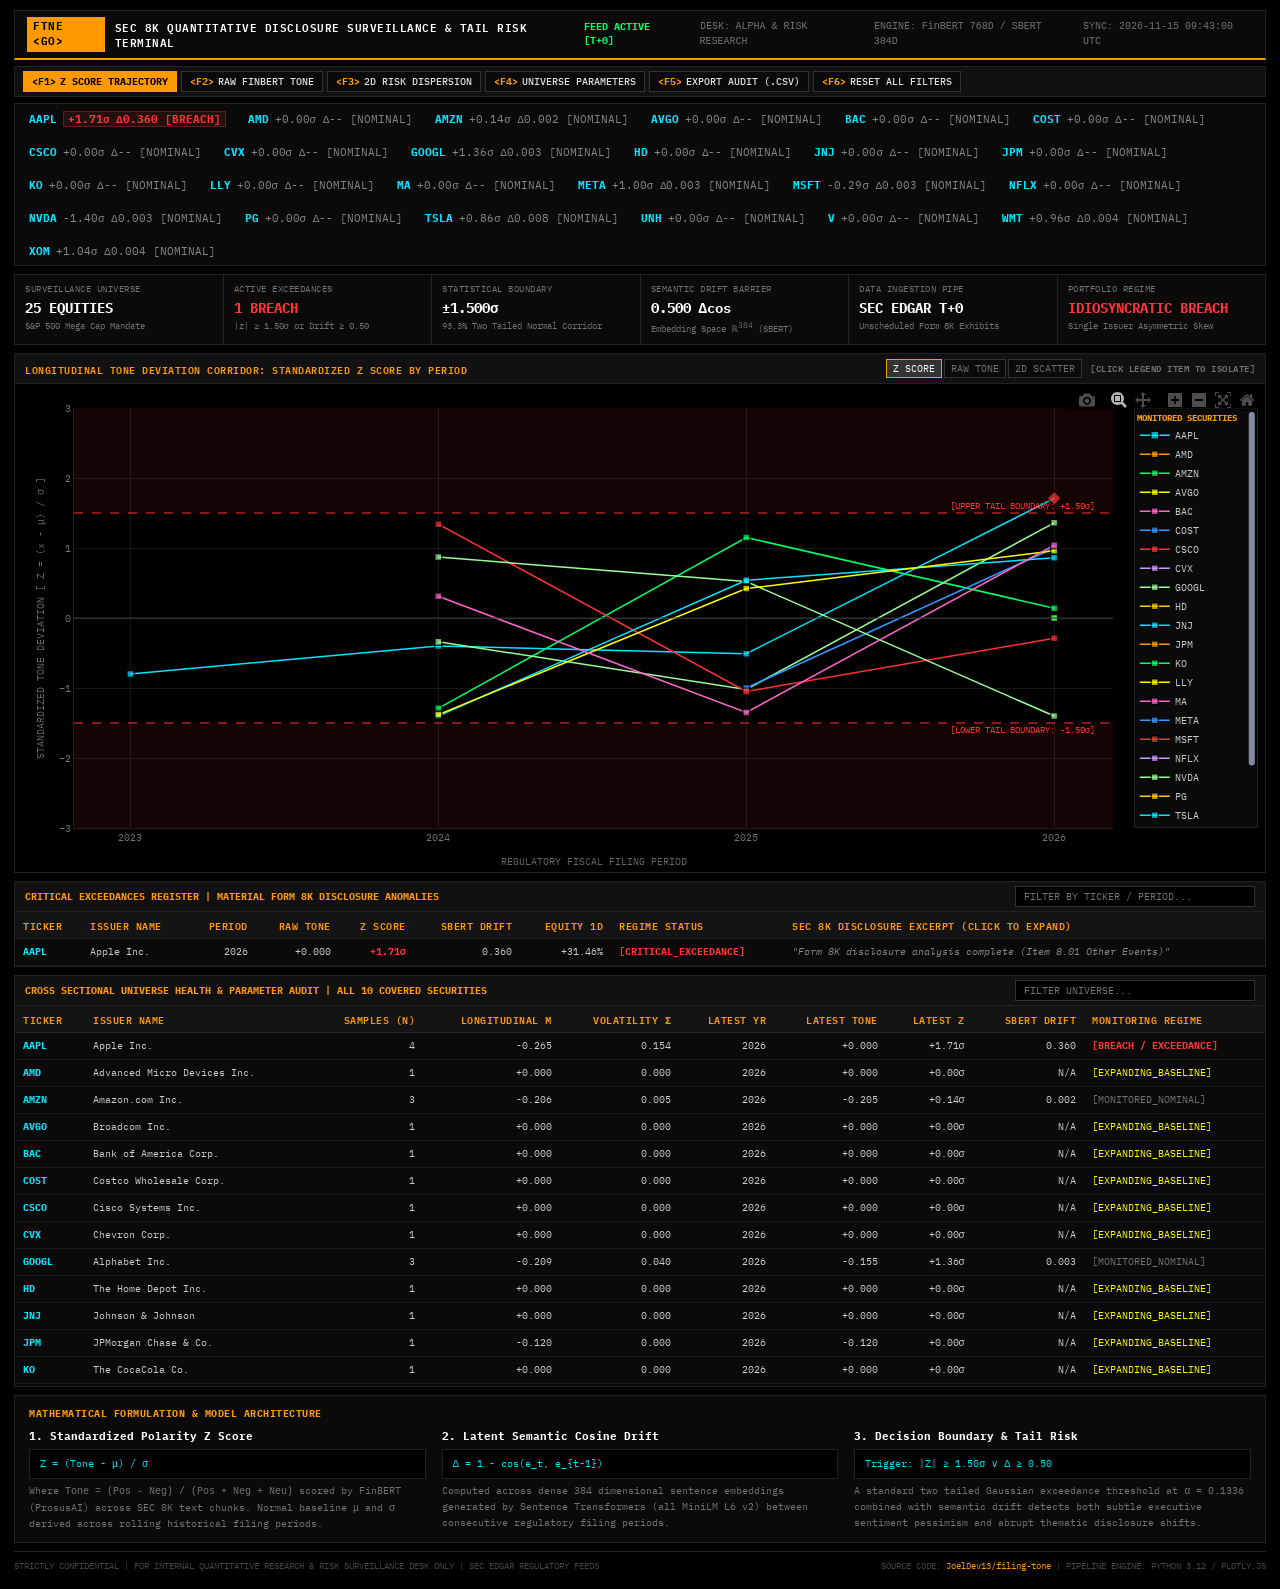
==== commit ad590149: "chore(data): auto update 8K tone scores and financial ground truth" ====
--- a/docs/index.html
+++ b/docs/index.html
@@ -526,7 +526,7 @@
         <span class="status-live">FEED ACTIVE [T+0]</span>
         <span>DESK: <code>ALPHA &amp; RISK RESEARCH</code></span>
         <span>ENGINE: <code>FinBERT 768D / SBERT 384D</code></span>
-        <span>SYNC: <code>2026-11-14 09:11:18 UTC</code></span>
+        <span>SYNC: <code>2026-11-15 09:43:00 UTC</code></span>
       </div>
     </header>
 
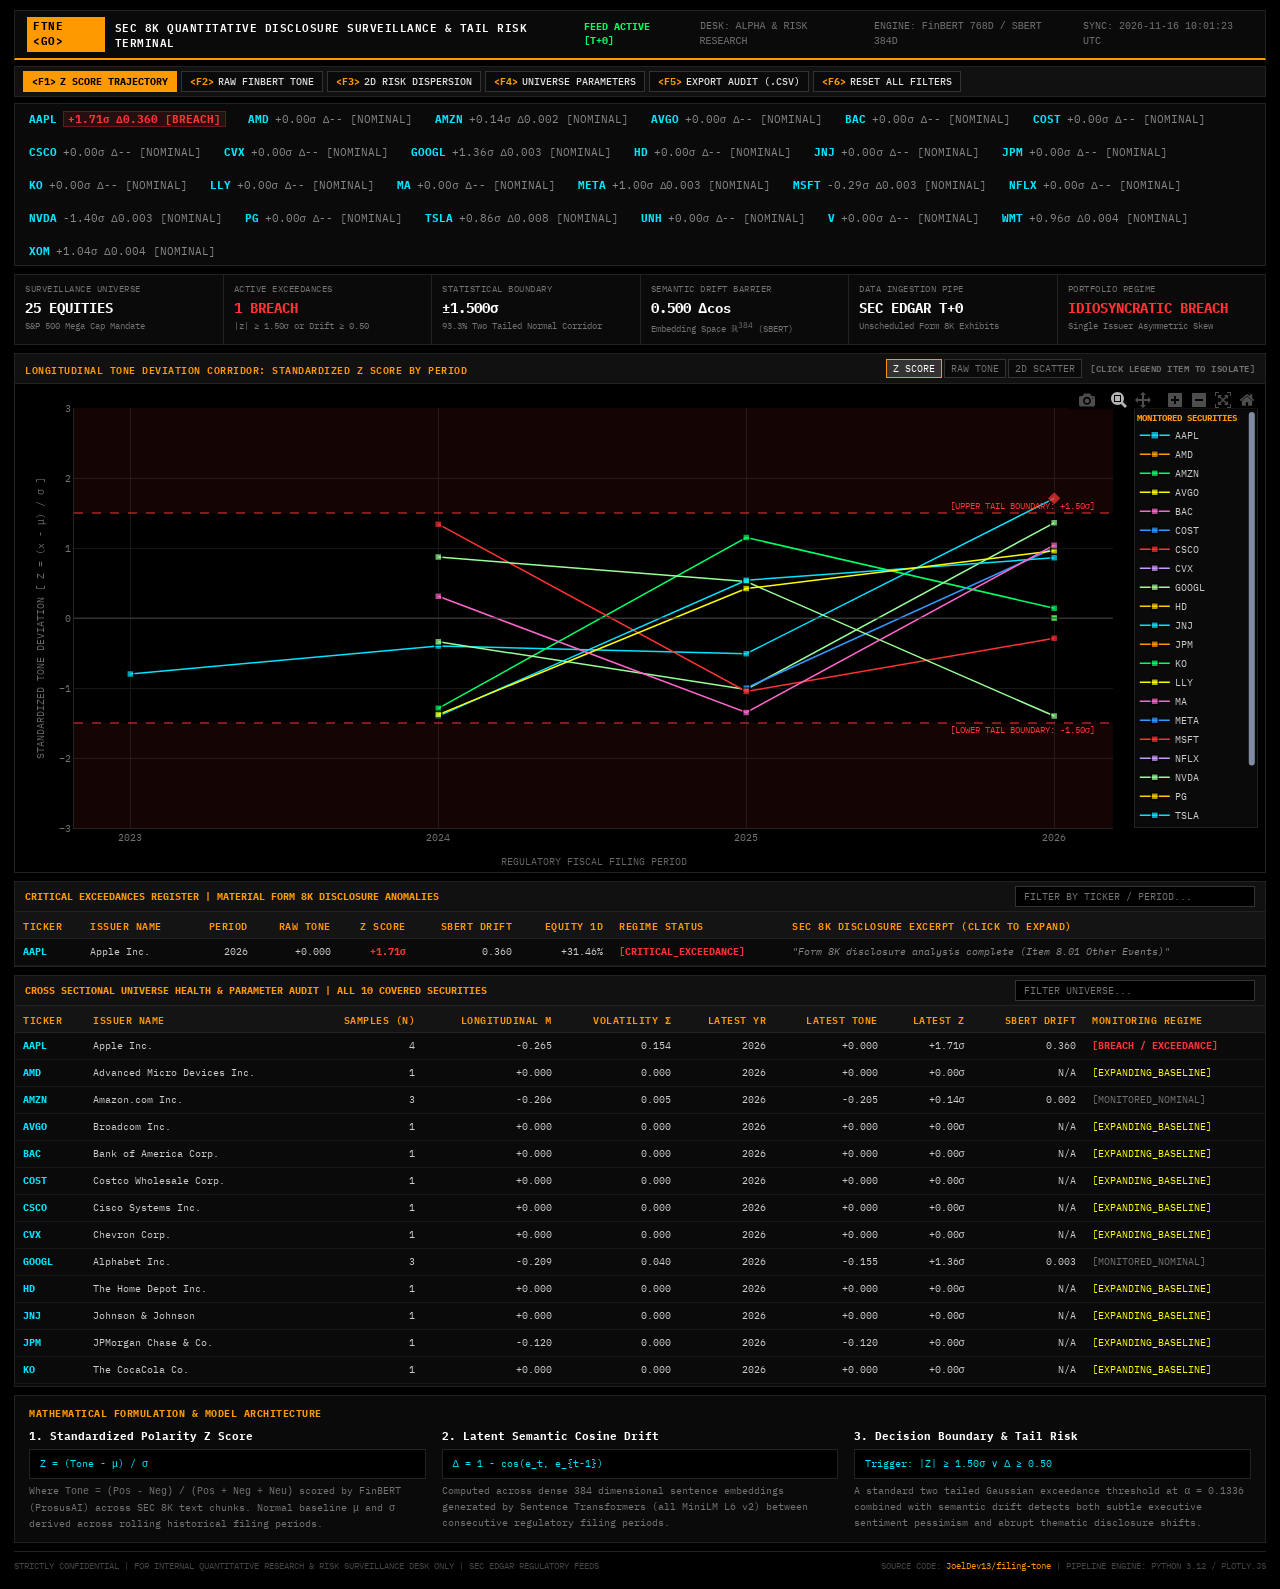
==== commit 86380f5a: "chore(data): auto update 8K tone scores and financial ground truth" ====
--- a/docs/index.html
+++ b/docs/index.html
@@ -526,7 +526,7 @@
         <span class="status-live">FEED ACTIVE [T+0]</span>
         <span>DESK: <code>ALPHA &amp; RISK RESEARCH</code></span>
         <span>ENGINE: <code>FinBERT 768D / SBERT 384D</code></span>
-        <span>SYNC: <code>2026-11-15 09:43:00 UTC</code></span>
+        <span>SYNC: <code>2026-11-16 10:01:23 UTC</code></span>
       </div>
     </header>
 
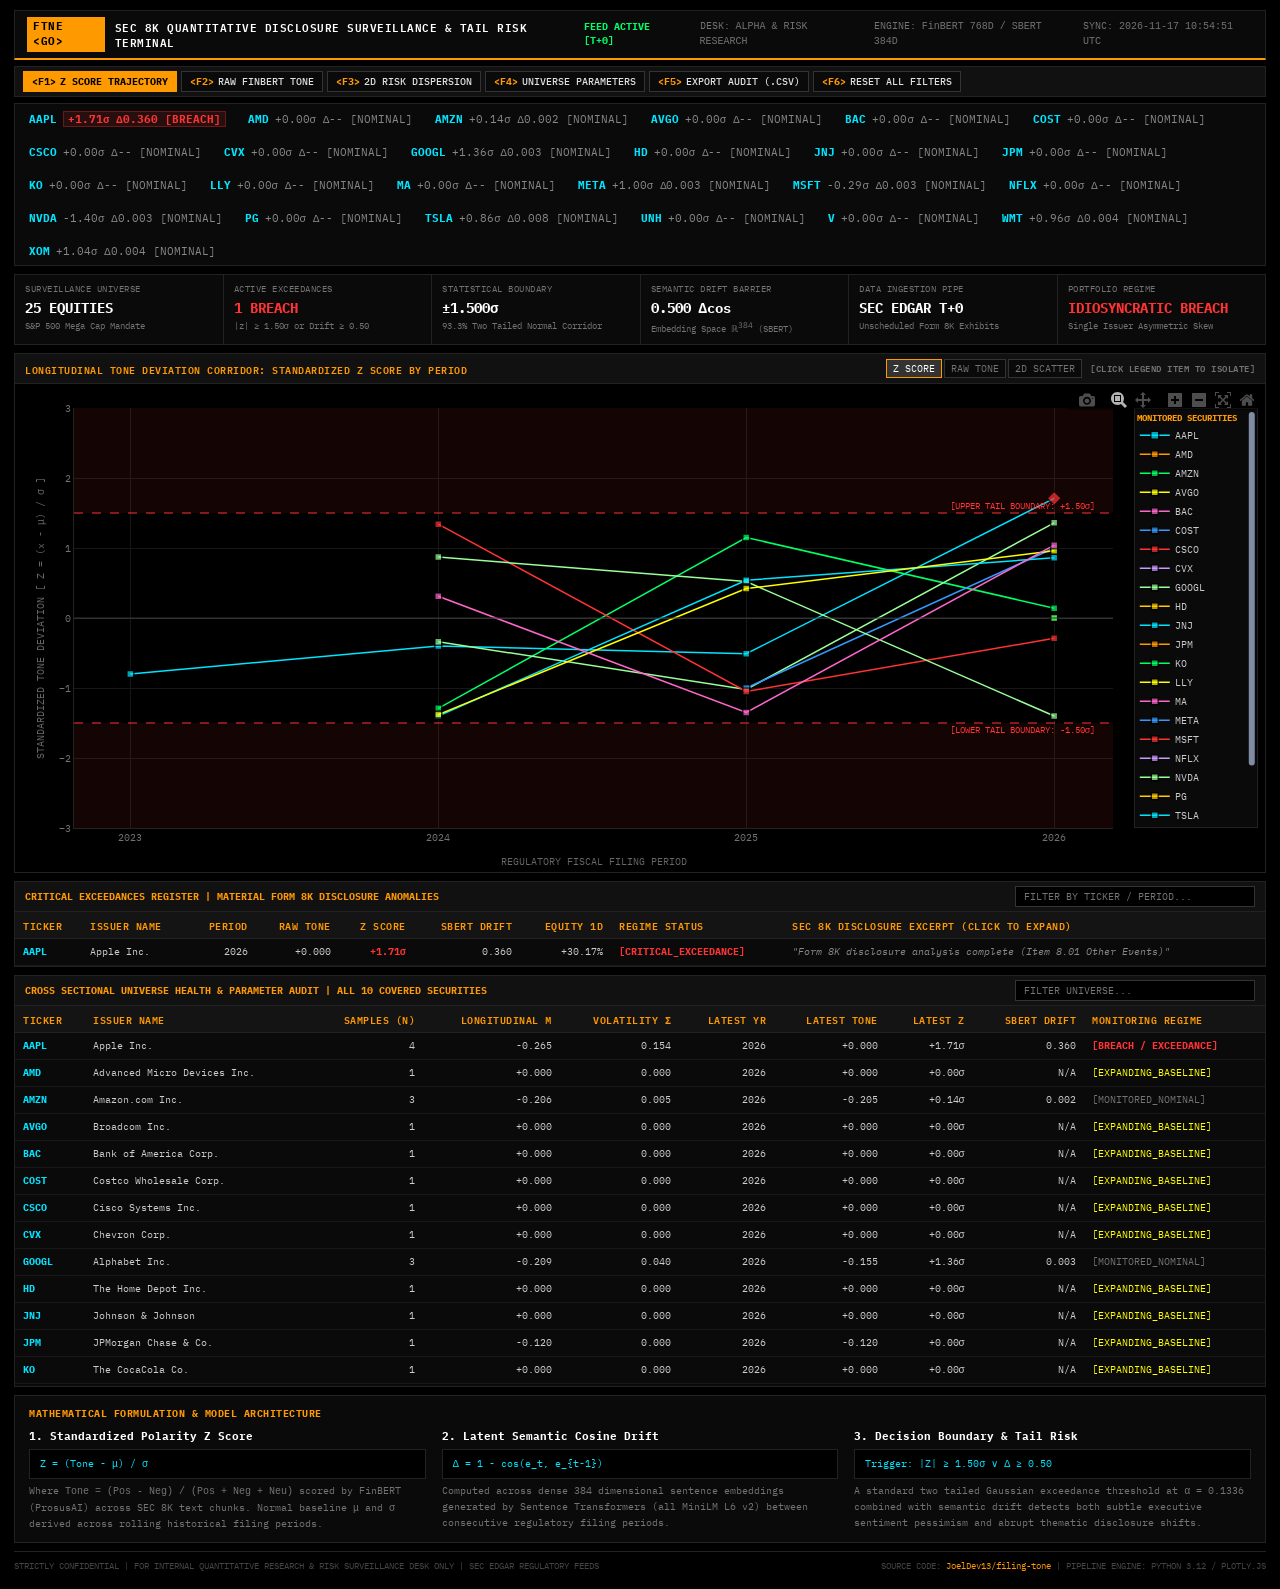
==== commit 86b64acb: "chore(data): auto update 8K tone scores and financial ground truth" ====
--- a/docs/index.html
+++ b/docs/index.html
@@ -526,7 +526,7 @@
         <span class="status-live">FEED ACTIVE [T+0]</span>
         <span>DESK: <code>ALPHA &amp; RISK RESEARCH</code></span>
         <span>ENGINE: <code>FinBERT 768D / SBERT 384D</code></span>
-        <span>SYNC: <code>2026-11-16 10:01:23 UTC</code></span>
+        <span>SYNC: <code>2026-11-17 10:54:51 UTC</code></span>
       </div>
     </header>
 
@@ -634,7 +634,7 @@
             </tr>
           </thead>
           <tbody>
-            <tr><td><span class='ticker-code'>AAPL</span></td><td>Apple Inc.</td><td class='num-col'>2026</td><td class='num-col'>+0.000</td><td class='num-col'><span class='tag-breach'>+1.71&sigma;</span></td><td class='num-col'>0.360</td><td class='num-col'>+31.46%</td><td><span class='tag-breach'>[CRITICAL_EXCEEDANCE]</span></td><td class='cell-snippet' onclick="openModal('AAPL', '2026', 'Form 8K disclosure analysis complete (Item 8.01 Other Events). No negative phrase exceeded polarity threshold')" title='Click to inspect full disclosure excerpt' style='cursor: pointer;'>"Form 8K disclosure analysis complete (Item 8.01 Other Events)"</td></tr>
+            <tr><td><span class='ticker-code'>AAPL</span></td><td>Apple Inc.</td><td class='num-col'>2026</td><td class='num-col'>+0.000</td><td class='num-col'><span class='tag-breach'>+1.71&sigma;</span></td><td class='num-col'>0.360</td><td class='num-col'>+30.17%</td><td><span class='tag-breach'>[CRITICAL_EXCEEDANCE]</span></td><td class='cell-snippet' onclick="openModal('AAPL', '2026', 'Form 8K disclosure analysis complete (Item 8.01 Other Events). No negative phrase exceeded polarity threshold')" title='Click to inspect full disclosure excerpt' style='cursor: pointer;'>"Form 8K disclosure analysis complete (Item 8.01 Other Events)"</td></tr>
           </tbody>
         </table>
         
@@ -718,17 +718,17 @@
     // Injected Chart Payloads
     const views = {
       zscore: {
-        traces: [{"name": "AAPL", "x": [2023, 2024, 2025, 2026], "y": [-0.8, -0.4, -0.51, 1.71], "customdata": [["N/A", "Form 8K disclosure analysis complete (Item 8.01 Other Events)", "N/A", "-0.388", "-0.265", "0.154"], ["0.003", "Form 8K disclosure analysis complete (Item 8.01 Other Events)", "N/A", "-0.327", "-0.265", "0.154"], ["0.004", "Form 8K disclosure analysis complete (Item 8.01 Other Events)", "N/A", "-0.343", "-0.265", "0.154"], ["0.360", "Form 8K disclosure analysis complete (Item 8.01 Other Events)", "+31.46%", "+0.000", "-0.265", "0.154"]], "mode": "lines+markers", "type": "scatter", "marker": {"size": [7, 7, 7, 11], "color": ["#00e5ff", "#00e5ff", "#00e5ff", "#ff3333"], "symbol": ["square", "square", "square", "diamond"], "line": {"color": "#000000", "width": 1.5}}, "line": {"color": "#00e5ff", "width": 1.5}, "hovertemplate": "<b>[%{fullData.name}]</b> PERIOD: <b>%{x}</b><br>------------------------------------<br>TONE Z SCORE    : <b>%{y:+.2f}&sigma;</b><br>RAW FINBERT TONE: <b>%{customdata[3]}</b><br>HISTORICAL MEAN &mu;: %{customdata[4]} | &sigma;: %{customdata[5]}<br>SBERT DRIFT     : <b>%{customdata[0]}</b><br>EQUITY 1D RET   : <b>%{customdata[2]}</b><br>------------------------------------<br>EXCERPT: <i>\"%{customdata[1]}\"</i><extra></extra>"}, {"name": "AMD", "x": [2026], "y": [0.0], "customdata": [["N/A", "No negative content detected", "N/A", "+0.000", "+0.000", "0.000"]], "mode": "lines+markers", "type": "scatter", "marker": {"size": [7], "color": ["#ff9900"], "symbol": ["square"], "line": {"color": "#000000", "width": 1.5}}, "line": {"color": "#ff9900", "width": 1.5}, "hovertemplate": "<b>[%{fullData.name}]</b> PERIOD: <b>%{x}</b><br>------------------------------------<br>TONE Z SCORE    : <b>%{y:+.2f}&sigma;</b><br>RAW FINBERT TONE: <b>%{customdata[3]}</b><br>HISTORICAL MEAN &mu;: %{customdata[4]} | &sigma;: %{customdata[5]}<br>SBERT DRIFT     : <b>%{customdata[0]}</b><br>EQUITY 1D RET   : <b>%{customdata[2]}</b><br>------------------------------------<br>EXCERPT: <i>\"%{customdata[1]}\"</i><extra></extra>"}, {"name": "AMZN", "x": [2024, 2025, 2026], "y": [-1.29, 1.15, 0.14], "customdata": [["N/A", "Form 8K disclosure analysis complete (Item 8.01 Other Events)", "N/A", "-0.212", "-0.206", "0.005"], ["0.001", "Form 8K disclosure analysis complete (Item 8.01 Other Events)", "N/A", "-0.200", "-0.206", "0.005"], ["0.002", "Form 8K disclosure analysis complete (Item 8.01 Other Events)", "N/A", "-0.205", "-0.206", "0.005"]], "mode": "lines+markers", "type": "scatter", "marker": {"size": [7, 7, 7], "color": ["#00ff66", "#00ff66", "#00ff66"], "symbol": ["square", "square", "square"], "line": {"color": "#000000", "width": 1.5}}, "line": {"color": "#00ff66", "width": 1.5}, "hovertemplate": "<b>[%{fullData.name}]</b> PERIOD: <b>%{x}</b><br>------------------------------------<br>TONE Z SCORE    : <b>%{y:+.2f}&sigma;</b><br>RAW FINBERT TONE: <b>%{customdata[3]}</b><br>HISTORICAL MEAN &mu;: %{customdata[4]} | &sigma;: %{customdata[5]}<br>SBERT DRIFT     : <b>%{customdata[0]}</b><br>EQUITY 1D RET   : <b>%{customdata[2]}</b><br>------------------------------------<br>EXCERPT: <i>\"%{customdata[1]}\"</i><extra></extra>"}, {"name": "AVGO", "x": [2026], "y": [0.0], "customdata": [["N/A", "No negative content detected", "N/A", "+0.000", "+0.000", "0.000"]], "mode": "lines+markers", "type": "scatter", "marker": {"size": [7], "color": ["#ffff00"], "symbol": ["square"], "line": {"color": "#000000", "width": 1.5}}, "line": {"color": "#ffff00", "width": 1.5}, "hovertemplate": "<b>[%{fullData.name}]</b> PERIOD: <b>%{x}</b><br>------------------------------------<br>TONE Z SCORE    : <b>%{y:+.2f}&sigma;</b><br>RAW FINBERT TONE: <b>%{customdata[3]}</b><br>HISTORICAL MEAN &mu;: %{customdata[4]} | &sigma;: %{customdata[5]}<br>SBERT DRIFT     : <b>%{customdata[0]}</b><br>EQUITY 1D RET   : <b>%{customdata[2]}</b><br>------------------------------------<br>EXCERPT: <i>\"%{customdata[1]}\"</i><extra></extra>"}, {"name": "BAC", "x": [2026], "y": [0.0], "customdata": [["N/A", "No negative content detected", "N/A", "+0.000", "+0.000", "0.000"]], "mode": "lines+markers", "type": "scatter", "marker": {"size": [7], "color": ["#ff66cc"], "symbol": ["square"], "line": {"color": "#000000", "width": 1.5}}, "line": {"color": "#ff66cc", "width": 1.5}, "hovertemplate": "<b>[%{fullData.name}]</b> PERIOD: <b>%{x}</b><br>------------------------------------<br>TONE Z SCORE    : <b>%{y:+.2f}&sigma;</b><br>RAW FINBERT TONE: <b>%{customdata[3]}</b><br>HISTORICAL MEAN &mu;: %{customdata[4]} | &sigma;: %{customdata[5]}<br>SBERT DRIFT     : <b>%{customdata[0]}</b><br>EQUITY 1D RET   : <b>%{customdata[2]}</b><br>------------------------------------<br>EXCERPT: <i>\"%{customdata[1]}\"</i><extra></extra>"}, {"name": "COST", "x": [2026], "y": [0.0], "customdata": [["N/A", "No negative content detected", "N/A", "+0.000", "+0.000", "0.000"]], "mode": "lines+markers", "type": "scatter", "marker": {"size": [7], "color": ["#3399ff"], "symbol": ["square"], "line": {"color": "#000000", "width": 1.5}}, "line": {"color": "#3399ff", "width": 1.5}, "hovertemplate": "<b>[%{fullData.name}]</b> PERIOD: <b>%{x}</b><br>------------------------------------<br>TONE Z SCORE    : <b>%{y:+.2f}&sigma;</b><br>RAW FINBERT TONE: <b>%{customdata[3]}</b><br>HISTORICAL MEAN &mu;: %{customdata[4]} | &sigma;: %{customdata[5]}<br>SBERT DRIFT     : <b>%{customdata[0]}</b><br>EQUITY 1D RET   : <b>%{customdata[2]}</b><br>------------------------------------<br>EXCERPT: <i>\"%{customdata[1]}\"</i><extra></extra>"}, {"name": "CSCO", "x": [2026], "y": [0.0], "customdata": [["N/A", "No negative content detected", "N/A", "+0.000", "+0.000", "0.000"]], "mode": "lines+markers", "type": "scatter", "marker": {"size": [7], "color": ["#ff3333"], "symbol": ["square"], "line": {"color": "#000000", "width": 1.5}}, "line": {"color": "#ff3333", "width": 1.5}, "hovertemplate": "<b>[%{fullData.name}]</b> PERIOD: <b>%{x}</b><br>------------------------------------<br>TONE Z SCORE    : <b>%{y:+.2f}&sigma;</b><br>RAW FINBERT TONE: <b>%{customdata[3]}</b><br>HISTORICAL MEAN &mu;: %{customdata[4]} | &sigma;: %{customdata[5]}<br>SBERT DRIFT     : <b>%{customdata[0]}</b><br>EQUITY 1D RET   : <b>%{customdata[2]}</b><br>------------------------------------<br>EXCERPT: <i>\"%{customdata[1]}\"</i><extra></extra>"}, {"name": "CVX", "x": [2026], "y": [0.0], "customdata": [["N/A", "No negative content detected", "N/A", "+0.000", "+0.000", "0.000"]], "mode": "lines+markers", "type": "scatter", "marker": {"size": [7], "color": ["#cc99ff"], "symbol": ["square"], "line": {"color": "#000000", "width": 1.5}}, "line": {"color": "#cc99ff", "width": 1.5}, "hovertemplate": "<b>[%{fullData.name}]</b> PERIOD: <b>%{x}</b><br>------------------------------------<br>TONE Z SCORE    : <b>%{y:+.2f}&sigma;</b><br>RAW FINBERT TONE: <b>%{customdata[3]}</b><br>HISTORICAL MEAN &mu;: %{customdata[4]} | &sigma;: %{customdata[5]}<br>SBERT DRIFT     : <b>%{customdata[0]}</b><br>EQUITY 1D RET   : <b>%{customdata[2]}</b><br>------------------------------------<br>EXCERPT: <i>\"%{customdata[1]}\"</i><extra></extra>"}, {"name": "GOOGL", "x": [2024, 2025, 2026], "y": [-0.34, -1.02, 1.36], "customdata": [["N/A", "Form 8K disclosure analysis complete (Item 8.01 Other Events)", "N/A", "-0.222", "-0.209", "0.040"], ["0.002", "Form 8K disclosure analysis complete (Item 8.01 Other Events)", "N/A", "-0.249", "-0.209", "0.040"], ["0.003", "Form 8K disclosure analysis complete (Item 8.01 Other Events)", "N/A", "-0.155", "-0.209", "0.040"]], "mode": "lines+markers", "type": "scatter", "marker": {"size": [7, 7, 7], "color": ["#99ff99", "#99ff99", "#99ff99"], "symbol": ["square", "square", "square"], "line": {"color": "#000000", "width": 1.5}}, "line": {"color": "#99ff99", "width": 1.5}, "hovertemplate": "<b>[%{fullData.name}]</b> PERIOD: <b>%{x}</b><br>------------------------------------<br>TONE Z SCORE    : <b>%{y:+.2f}&sigma;</b><br>RAW FINBERT TONE: <b>%{customdata[3]}</b><br>HISTORICAL MEAN &mu;: %{customdata[4]} | &sigma;: %{customdata[5]}<br>SBERT DRIFT     : <b>%{customdata[0]}</b><br>EQUITY 1D RET   : <b>%{customdata[2]}</b><br>------------------------------------<br>EXCERPT: <i>\"%{customdata[1]}\"</i><extra></extra>"}, {"name": "HD", "x": [2026], "y": [0.0], "customdata": [["N/A", "No negative content detected", "N/A", "+0.000", "+0.000", "0.000"]], "mode": "lines+markers", "type": "scatter", "marker": {"size": [7], "color": ["#ffcc00"], "symbol": ["square"], "line": {"color": "#000000", "width": 1.5}}, "line": {"color": "#ffcc00", "width": 1.5}, "hovertemplate": "<b>[%{fullData.name}]</b> PERIOD: <b>%{x}</b><br>------------------------------------<br>TONE Z SCORE    : <b>%{y:+.2f}&sigma;</b><br>RAW FINBERT TONE: <b>%{customdata[3]}</b><br>HISTORICAL MEAN &mu;: %{customdata[4]} | &sigma;: %{customdata[5]}<br>SBERT DRIFT     : <b>%{customdata[0]}</b><br>EQUITY 1D RET   : <b>%{customdata[2]}</b><br>------------------------------------<br>EXCERPT: <i>\"%{customdata[1]}\"</i><extra></extra>"}, {"name": "JNJ", "x": [2026], "y": [0.0], "customdata": [["N/A", "No negative content detected", "N/A", "+0.000", "+0.000", "0.000"]], "mode": "lines+markers", "type": "scatter", "marker": {"size": [7], "color": ["#00e5ff"], "symbol": ["square"], "line": {"color": "#000000", "width": 1.5}}, "line": {"color": "#00e5ff", "width": 1.5}, "hovertemplate": "<b>[%{fullData.name}]</b> PERIOD: <b>%{x}</b><br>------------------------------------<br>TONE Z SCORE    : <b>%{y:+.2f}&sigma;</b><br>RAW FINBERT TONE: <b>%{customdata[3]}</b><br>HISTORICAL MEAN &mu;: %{customdata[4]} | &sigma;: %{customdata[5]}<br>SBERT DRIFT     : <b>%{customdata[0]}</b><br>EQUITY 1D RET   : <b>%{customdata[2]}</b><br>------------------------------------<br>EXCERPT: <i>\"%{customdata[1]}\"</i><extra></extra>"}, {"name": "JPM", "x": [2026], "y": [0.0], "customdata": [["N/A", "Form 8K disclosure analysis complete (Item 8.01 Other Events)", "N/A", "-0.120", "-0.120", "0.000"]], "mode": "lines+markers", "type": "scatter", "marker": {"size": [7], "color": ["#ff9900"], "symbol": ["square"], "line": {"color": "#000000", "width": 1.5}}, "line": {"color": "#ff9900", "width": 1.5}, "hovertemplate": "<b>[%{fullData.name}]</b> PERIOD: <b>%{x}</b><br>------------------------------------<br>TONE Z SCORE    : <b>%{y:+.2f}&sigma;</b><br>RAW FINBERT TONE: <b>%{customdata[3]}</b><br>HISTORICAL MEAN &mu;: %{customdata[4]} | &sigma;: %{customdata[5]}<br>SBERT DRIFT     : <b>%{customdata[0]}</b><br>EQUITY 1D RET   : <b>%{customdata[2]}</b><br>------------------------------------<br>EXCERPT: <i>\"%{customdata[1]}\"</i><extra></extra>"}, {"name": "KO", "x": [2026], "y": [0.0], "customdata": [["N/A", "No negative content detected", "N/A", "+0.000", "+0.000", "0.000"]], "mode": "lines+markers", "type": "scatter", "marker": {"size": [7], "color": ["#00ff66"], "symbol": ["square"], "line": {"color": "#000000", "width": 1.5}}, "line": {"color": "#00ff66", "width": 1.5}, "hovertemplate": "<b>[%{fullData.name}]</b> PERIOD: <b>%{x}</b><br>------------------------------------<br>TONE Z SCORE    : <b>%{y:+.2f}&sigma;</b><br>RAW FINBERT TONE: <b>%{customdata[3]}</b><br>HISTORICAL MEAN &mu;: %{customdata[4]} | &sigma;: %{customdata[5]}<br>SBERT DRIFT     : <b>%{customdata[0]}</b><br>EQUITY 1D RET   : <b>%{customdata[2]}</b><br>------------------------------------<br>EXCERPT: <i>\"%{customdata[1]}\"</i><extra></extra>"}, {"name": "LLY", "x": [2026], "y": [0.0], "customdata": [["N/A", "No negative content detected", "N/A", "+0.000", "+0.000", "0.000"]], "mode": "lines+markers", "type": "scatter", "marker": {"size": [7], "color": ["#ffff00"], "symbol": ["square"], "line": {"color": "#000000", "width": 1.5}}, "line": {"color": "#ffff00", "width": 1.5}, "hovertemplate": "<b>[%{fullData.name}]</b> PERIOD: <b>%{x}</b><br>------------------------------------<br>TONE Z SCORE    : <b>%{y:+.2f}&sigma;</b><br>RAW FINBERT TONE: <b>%{customdata[3]}</b><br>HISTORICAL MEAN &mu;: %{customdata[4]} | &sigma;: %{customdata[5]}<br>SBERT DRIFT     : <b>%{customdata[0]}</b><br>EQUITY 1D RET   : <b>%{customdata[2]}</b><br>------------------------------------<br>EXCERPT: <i>\"%{customdata[1]}\"</i><extra></extra>"}, {"name": "MA", "x": [2026], "y": [0.0], "customdata": [["N/A", "No negative content detected", "N/A", "+0.000", "+0.000", "0.000"]], "mode": "lines+markers", "type": "scatter", "marker": {"size": [7], "color": ["#ff66cc"], "symbol": ["square"], "line": {"color": "#000000", "width": 1.5}}, "line": {"color": "#ff66cc", "width": 1.5}, "hovertemplate": "<b>[%{fullData.name}]</b> PERIOD: <b>%{x}</b><br>------------------------------------<br>TONE Z SCORE    : <b>%{y:+.2f}&sigma;</b><br>RAW FINBERT TONE: <b>%{customdata[3]}</b><br>HISTORICAL MEAN &mu;: %{customdata[4]} | &sigma;: %{customdata[5]}<br>SBERT DRIFT     : <b>%{customdata[0]}</b><br>EQUITY 1D RET   : <b>%{customdata[2]}</b><br>------------------------------------<br>EXCERPT: <i>\"%{customdata[1]}\"</i><extra></extra>"}, {"name": "META", "x": [2025, 2026], "y": [-1.0, 1.0], "customdata": [["N/A", "Form 8K disclosure analysis complete (Item 8.01 Other Events)", "N/A", "-0.312", "-0.308", "0.004"], ["0.003", "Form 8K disclosure analysis complete (Item 8.01 Other Events)", "N/A", "-0.304", "-0.308", "0.004"]], "mode": "lines+markers", "type": "scatter", "marker": {"size": [7, 7], "color": ["#3399ff", "#3399ff"], "symbol": ["square", "square"], "line": {"color": "#000000", "width": 1.5}}, "line": {"color": "#3399ff", "width": 1.5}, "hovertemplate": "<b>[%{fullData.name}]</b> PERIOD: <b>%{x}</b><br>------------------------------------<br>TONE Z SCORE    : <b>%{y:+.2f}&sigma;</b><br>RAW FINBERT TONE: <b>%{customdata[3]}</b><br>HISTORICAL MEAN &mu;: %{customdata[4]} | &sigma;: %{customdata[5]}<br>SBERT DRIFT     : <b>%{customdata[0]}</b><br>EQUITY 1D RET   : <b>%{customdata[2]}</b><br>------------------------------------<br>EXCERPT: <i>\"%{customdata[1]}\"</i><extra></extra>"}, {"name": "MSFT", "x": [2024, 2025, 2026], "y": [1.34, -1.05, -0.29], "customdata": [["N/A", "Form 8K disclosure analysis complete (Item 8.01 Other Events)", "N/A", "-0.116", "-0.151", "0.026"], ["0.003", "Form 8K disclosure analysis complete (Item 8.01 Other Events)", "N/A", "-0.179", "-0.151", "0.026"], ["0.003", "Form 8K disclosure analysis complete (Item 8.01 Other Events)", "N/A", "-0.159", "-0.151", "0.026"]], "mode": "lines+markers", "type": "scatter", "marker": {"size": [7, 7, 7], "color": ["#ff3333", "#ff3333", "#ff3333"], "symbol": ["square", "square", "square"], "line": {"color": "#000000", "width": 1.5}}, "line": {"color": "#ff3333", "width": 1.5}, "hovertemplate": "<b>[%{fullData.name}]</b> PERIOD: <b>%{x}</b><br>------------------------------------<br>TONE Z SCORE    : <b>%{y:+.2f}&sigma;</b><br>RAW FINBERT TONE: <b>%{customdata[3]}</b><br>HISTORICAL MEAN &mu;: %{customdata[4]} | &sigma;: %{customdata[5]}<br>SBERT DRIFT     : <b>%{customdata[0]}</b><br>EQUITY 1D RET   : <b>%{customdata[2]}</b><br>------------------------------------<br>EXCERPT: <i>\"%{customdata[1]}\"</i><extra></extra>"}, {"name": "NFLX", "x": [2026], "y": [0.0], "customdata": [["N/A", "No negative content detected", "N/A", "+0.000", "+0.000", "0.000"]], "mode": "lines+markers", "type": "scatter", "marker": {"size": [7], "color": ["#cc99ff"], "symbol": ["square"], "line": {"color": "#000000", "width": 1.5}}, "line": {"color": "#cc99ff", "width": 1.5}, "hovertemplate": "<b>[%{fullData.name}]</b> PERIOD: <b>%{x}</b><br>------------------------------------<br>TONE Z SCORE    : <b>%{y:+.2f}&sigma;</b><br>RAW FINBERT TONE: <b>%{customdata[3]}</b><br>HISTORICAL MEAN &mu;: %{customdata[4]} | &sigma;: %{customdata[5]}<br>SBERT DRIFT     : <b>%{customdata[0]}</b><br>EQUITY 1D RET   : <b>%{customdata[2]}</b><br>------------------------------------<br>EXCERPT: <i>\"%{customdata[1]}\"</i><extra></extra>"}, {"name": "NVDA", "x": [2024, 2025, 2026], "y": [0.87, 0.52, -1.4], "customdata": [["N/A", "Form 8K disclosure analysis complete (Item 8.01 Other Events)", "N/A", "-0.283", "-0.308", "0.029"], ["0.002", "Form 8K disclosure analysis complete (Item 8.01 Other Events)", "N/A", "-0.293", "-0.308", "0.029"], ["0.003", "Form 8K disclosure analysis complete (Item 8.01 Other Events)", "N/A", "-0.348", "-0.308", "0.029"]], "mode": "lines+markers", "type": "scatter", "marker": {"size": [7, 7, 7], "color": ["#99ff99", "#99ff99", "#99ff99"], "symbol": ["square", "square", "square"], "line": {"color": "#000000", "width": 1.5}}, "line": {"color": "#99ff99", "width": 1.5}, "hovertemplate": "<b>[%{fullData.name}]</b> PERIOD: <b>%{x}</b><br>------------------------------------<br>TONE Z SCORE    : <b>%{y:+.2f}&sigma;</b><br>RAW FINBERT TONE: <b>%{customdata[3]}</b><br>HISTORICAL MEAN &mu;: %{customdata[4]} | &sigma;: %{customdata[5]}<br>SBERT DRIFT     : <b>%{customdata[0]}</b><br>EQUITY 1D RET   : <b>%{customdata[2]}</b><br>------------------------------------<br>EXCERPT: <i>\"%{customdata[1]}\"</i><extra></extra>"}, {"name": "PG", "x": [2026], "y": [0.0], "customdata": [["N/A", "No negative content detected", "N/A", "+0.000", "+0.000", "0.000"]], "mode": "lines+markers", "type": "scatter", "marker": {"size": [7], "color": ["#ffcc00"], "symbol": ["square"], "line": {"color": "#000000", "width": 1.5}}, "line": {"color": "#ffcc00", "width": 1.5}, "hovertemplate": "<b>[%{fullData.name}]</b> PERIOD: <b>%{x}</b><br>------------------------------------<br>TONE Z SCORE    : <b>%{y:+.2f}&sigma;</b><br>RAW FINBERT TONE: <b>%{customdata[3]}</b><br>HISTORICAL MEAN &mu;: %{customdata[4]} | &sigma;: %{customdata[5]}<br>SBERT DRIFT     : <b>%{customdata[0]}</b><br>EQUITY 1D RET   : <b>%{customdata[2]}</b><br>------------------------------------<br>EXCERPT: <i>\"%{customdata[1]}\"</i><extra></extra>"}, {"name": "TSLA", "x": [2024, 2025, 2026], "y": [-1.4, 0.54, 0.86], "customdata": [["N/A", "Form 8K disclosure analysis complete (Item 8.01 Other Events)", "N/A", "-0.195", "-0.173", "0.016"], ["0.002", "Form 8K disclosure analysis complete (Item 8.01 Other Events)", "N/A", "-0.164", "-0.173", "0.016"], ["0.008", "Form 8K disclosure analysis complete (Item 8.01 Other Events)", "N/A", "-0.159", "-0.173", "0.016"]], "mode": "lines+markers", "type": "scatter", "marker": {"size": [7, 7, 7], "color": ["#00e5ff", "#00e5ff", "#00e5ff"], "symbol": ["square", "square", "square"], "line": {"color": "#000000", "width": 1.5}}, "line": {"color": "#00e5ff", "width": 1.5}, "hovertemplate": "<b>[%{fullData.name}]</b> PERIOD: <b>%{x}</b><br>------------------------------------<br>TONE Z SCORE    : <b>%{y:+.2f}&sigma;</b><br>RAW FINBERT TONE: <b>%{customdata[3]}</b><br>HISTORICAL MEAN &mu;: %{customdata[4]} | &sigma;: %{customdata[5]}<br>SBERT DRIFT     : <b>%{customdata[0]}</b><br>EQUITY 1D RET   : <b>%{customdata[2]}</b><br>------------------------------------<br>EXCERPT: <i>\"%{customdata[1]}\"</i><extra></extra>"}, {"name": "UNH", "x": [2026], "y": [0.0], "customdata": [["N/A", "No negative content detected", "N/A", "+0.000", "+0.000", "0.000"]], "mode": "lines+markers", "type": "scatter", "marker": {"size": [7], "color": ["#ff9900"], "symbol": ["square"], "line": {"color": "#000000", "width": 1.5}}, "line": {"color": "#ff9900", "width": 1.5}, "hovertemplate": "<b>[%{fullData.name}]</b> PERIOD: <b>%{x}</b><br>------------------------------------<br>TONE Z SCORE    : <b>%{y:+.2f}&sigma;</b><br>RAW FINBERT TONE: <b>%{customdata[3]}</b><br>HISTORICAL MEAN &mu;: %{customdata[4]} | &sigma;: %{customdata[5]}<br>SBERT DRIFT     : <b>%{customdata[0]}</b><br>EQUITY 1D RET   : <b>%{customdata[2]}</b><br>------------------------------------<br>EXCERPT: <i>\"%{customdata[1]}\"</i><extra></extra>"}, {"name": "V", "x": [2026], "y": [0.0], "customdata": [["N/A", "No negative content detected", "N/A", "+0.000", "+0.000", "0.000"]], "mode": "lines+markers", "type": "scatter", "marker": {"size": [7], "color": ["#00ff66"], "symbol": ["square"], "line": {"color": "#000000", "width": 1.5}}, "line": {"color": "#00ff66", "width": 1.5}, "hovertemplate": "<b>[%{fullData.name}]</b> PERIOD: <b>%{x}</b><br>------------------------------------<br>TONE Z SCORE    : <b>%{y:+.2f}&sigma;</b><br>RAW FINBERT TONE: <b>%{customdata[3]}</b><br>HISTORICAL MEAN &mu;: %{customdata[4]} | &sigma;: %{customdata[5]}<br>SBERT DRIFT     : <b>%{customdata[0]}</b><br>EQUITY 1D RET   : <b>%{customdata[2]}</b><br>------------------------------------<br>EXCERPT: <i>\"%{customdata[1]}\"</i><extra></extra>"}, {"name": "WMT", "x": [2024, 2025, 2026], "y": [-1.38, 0.42, 0.96], "customdata": [["N/A", "Form 8K disclosure analysis complete (Item 8.01 Other Events)", "N/A", "-0.185", "-0.159", "0.019"], ["0.003", "Form 8K disclosure analysis complete (Item 8.01 Other Events)", "N/A", "-0.151", "-0.159", "0.019"], ["0.004", "Form 8K disclosure analysis complete (Item 8.01 Other Events)", "N/A", "-0.141", "-0.159", "0.019"]], "mode": "lines+markers", "type": "scatter", "marker": {"size": [7, 7, 7], "color": ["#ffff00", "#ffff00", "#ffff00"], "symbol": ["square", "square", "square"], "line": {"color": "#000000", "width": 1.5}}, "line": {"color": "#ffff00", "width": 1.5}, "hovertemplate": "<b>[%{fullData.name}]</b> PERIOD: <b>%{x}</b><br>------------------------------------<br>TONE Z SCORE    : <b>%{y:+.2f}&sigma;</b><br>RAW FINBERT TONE: <b>%{customdata[3]}</b><br>HISTORICAL MEAN &mu;: %{customdata[4]} | &sigma;: %{customdata[5]}<br>SBERT DRIFT     : <b>%{customdata[0]}</b><br>EQUITY 1D RET   : <b>%{customdata[2]}</b><br>------------------------------------<br>EXCERPT: <i>\"%{customdata[1]}\"</i><extra></extra>"}, {"name": "XOM", "x": [2024, 2025, 2026], "y": [0.31, -1.35, 1.04], "customdata": [["N/A", "Form 8K disclosure analysis complete (Item 8.01 Other Events)", "N/A", "-0.063", "-0.070", "0.022"], ["0.002", "Form 8K disclosure analysis complete (Item 8.01 Other Events)", "N/A", "-0.099", "-0.070", "0.022"], ["0.004", "Form 8K disclosure analysis complete (Item 8.01 Other Events)", "N/A", "-0.047", "-0.070", "0.022"]], "mode": "lines+markers", "type": "scatter", "marker": {"size": [7, 7, 7], "color": ["#ff66cc", "#ff66cc", "#ff66cc"], "symbol": ["square", "square", "square"], "line": {"color": "#000000", "width": 1.5}}, "line": {"color": "#ff66cc", "width": 1.5}, "hovertemplate": "<b>[%{fullData.name}]</b> PERIOD: <b>%{x}</b><br>------------------------------------<br>TONE Z SCORE    : <b>%{y:+.2f}&sigma;</b><br>RAW FINBERT TONE: <b>%{customdata[3]}</b><br>HISTORICAL MEAN &mu;: %{customdata[4]} | &sigma;: %{customdata[5]}<br>SBERT DRIFT     : <b>%{customdata[0]}</b><br>EQUITY 1D RET   : <b>%{customdata[2]}</b><br>------------------------------------<br>EXCERPT: <i>\"%{customdata[1]}\"</i><extra></extra>"}],
+        traces: [{"name": "AAPL", "x": [2023, 2024, 2025, 2026], "y": [-0.8, -0.4, -0.51, 1.71], "customdata": [["N/A", "Form 8K disclosure analysis complete (Item 8.01 Other Events)", "N/A", "-0.388", "-0.265", "0.154"], ["0.003", "Form 8K disclosure analysis complete (Item 8.01 Other Events)", "N/A", "-0.327", "-0.265", "0.154"], ["0.004", "Form 8K disclosure analysis complete (Item 8.01 Other Events)", "N/A", "-0.343", "-0.265", "0.154"], ["0.360", "Form 8K disclosure analysis complete (Item 8.01 Other Events)", "+30.17%", "+0.000", "-0.265", "0.154"]], "mode": "lines+markers", "type": "scatter", "marker": {"size": [7, 7, 7, 11], "color": ["#00e5ff", "#00e5ff", "#00e5ff", "#ff3333"], "symbol": ["square", "square", "square", "diamond"], "line": {"color": "#000000", "width": 1.5}}, "line": {"color": "#00e5ff", "width": 1.5}, "hovertemplate": "<b>[%{fullData.name}]</b> PERIOD: <b>%{x}</b><br>------------------------------------<br>TONE Z SCORE    : <b>%{y:+.2f}&sigma;</b><br>RAW FINBERT TONE: <b>%{customdata[3]}</b><br>HISTORICAL MEAN &mu;: %{customdata[4]} | &sigma;: %{customdata[5]}<br>SBERT DRIFT     : <b>%{customdata[0]}</b><br>EQUITY 1D RET   : <b>%{customdata[2]}</b><br>------------------------------------<br>EXCERPT: <i>\"%{customdata[1]}\"</i><extra></extra>"}, {"name": "AMD", "x": [2026], "y": [0.0], "customdata": [["N/A", "No negative content detected", "N/A", "+0.000", "+0.000", "0.000"]], "mode": "lines+markers", "type": "scatter", "marker": {"size": [7], "color": ["#ff9900"], "symbol": ["square"], "line": {"color": "#000000", "width": 1.5}}, "line": {"color": "#ff9900", "width": 1.5}, "hovertemplate": "<b>[%{fullData.name}]</b> PERIOD: <b>%{x}</b><br>------------------------------------<br>TONE Z SCORE    : <b>%{y:+.2f}&sigma;</b><br>RAW FINBERT TONE: <b>%{customdata[3]}</b><br>HISTORICAL MEAN &mu;: %{customdata[4]} | &sigma;: %{customdata[5]}<br>SBERT DRIFT     : <b>%{customdata[0]}</b><br>EQUITY 1D RET   : <b>%{customdata[2]}</b><br>------------------------------------<br>EXCERPT: <i>\"%{customdata[1]}\"</i><extra></extra>"}, {"name": "AMZN", "x": [2024, 2025, 2026], "y": [-1.29, 1.15, 0.14], "customdata": [["N/A", "Form 8K disclosure analysis complete (Item 8.01 Other Events)", "N/A", "-0.212", "-0.206", "0.005"], ["0.001", "Form 8K disclosure analysis complete (Item 8.01 Other Events)", "N/A", "-0.200", "-0.206", "0.005"], ["0.002", "Form 8K disclosure analysis complete (Item 8.01 Other Events)", "N/A", "-0.205", "-0.206", "0.005"]], "mode": "lines+markers", "type": "scatter", "marker": {"size": [7, 7, 7], "color": ["#00ff66", "#00ff66", "#00ff66"], "symbol": ["square", "square", "square"], "line": {"color": "#000000", "width": 1.5}}, "line": {"color": "#00ff66", "width": 1.5}, "hovertemplate": "<b>[%{fullData.name}]</b> PERIOD: <b>%{x}</b><br>------------------------------------<br>TONE Z SCORE    : <b>%{y:+.2f}&sigma;</b><br>RAW FINBERT TONE: <b>%{customdata[3]}</b><br>HISTORICAL MEAN &mu;: %{customdata[4]} | &sigma;: %{customdata[5]}<br>SBERT DRIFT     : <b>%{customdata[0]}</b><br>EQUITY 1D RET   : <b>%{customdata[2]}</b><br>------------------------------------<br>EXCERPT: <i>\"%{customdata[1]}\"</i><extra></extra>"}, {"name": "AVGO", "x": [2026], "y": [0.0], "customdata": [["N/A", "No negative content detected", "N/A", "+0.000", "+0.000", "0.000"]], "mode": "lines+markers", "type": "scatter", "marker": {"size": [7], "color": ["#ffff00"], "symbol": ["square"], "line": {"color": "#000000", "width": 1.5}}, "line": {"color": "#ffff00", "width": 1.5}, "hovertemplate": "<b>[%{fullData.name}]</b> PERIOD: <b>%{x}</b><br>------------------------------------<br>TONE Z SCORE    : <b>%{y:+.2f}&sigma;</b><br>RAW FINBERT TONE: <b>%{customdata[3]}</b><br>HISTORICAL MEAN &mu;: %{customdata[4]} | &sigma;: %{customdata[5]}<br>SBERT DRIFT     : <b>%{customdata[0]}</b><br>EQUITY 1D RET   : <b>%{customdata[2]}</b><br>------------------------------------<br>EXCERPT: <i>\"%{customdata[1]}\"</i><extra></extra>"}, {"name": "BAC", "x": [2026], "y": [0.0], "customdata": [["N/A", "No negative content detected", "N/A", "+0.000", "+0.000", "0.000"]], "mode": "lines+markers", "type": "scatter", "marker": {"size": [7], "color": ["#ff66cc"], "symbol": ["square"], "line": {"color": "#000000", "width": 1.5}}, "line": {"color": "#ff66cc", "width": 1.5}, "hovertemplate": "<b>[%{fullData.name}]</b> PERIOD: <b>%{x}</b><br>------------------------------------<br>TONE Z SCORE    : <b>%{y:+.2f}&sigma;</b><br>RAW FINBERT TONE: <b>%{customdata[3]}</b><br>HISTORICAL MEAN &mu;: %{customdata[4]} | &sigma;: %{customdata[5]}<br>SBERT DRIFT     : <b>%{customdata[0]}</b><br>EQUITY 1D RET   : <b>%{customdata[2]}</b><br>------------------------------------<br>EXCERPT: <i>\"%{customdata[1]}\"</i><extra></extra>"}, {"name": "COST", "x": [2026], "y": [0.0], "customdata": [["N/A", "No negative content detected", "N/A", "+0.000", "+0.000", "0.000"]], "mode": "lines+markers", "type": "scatter", "marker": {"size": [7], "color": ["#3399ff"], "symbol": ["square"], "line": {"color": "#000000", "width": 1.5}}, "line": {"color": "#3399ff", "width": 1.5}, "hovertemplate": "<b>[%{fullData.name}]</b> PERIOD: <b>%{x}</b><br>------------------------------------<br>TONE Z SCORE    : <b>%{y:+.2f}&sigma;</b><br>RAW FINBERT TONE: <b>%{customdata[3]}</b><br>HISTORICAL MEAN &mu;: %{customdata[4]} | &sigma;: %{customdata[5]}<br>SBERT DRIFT     : <b>%{customdata[0]}</b><br>EQUITY 1D RET   : <b>%{customdata[2]}</b><br>------------------------------------<br>EXCERPT: <i>\"%{customdata[1]}\"</i><extra></extra>"}, {"name": "CSCO", "x": [2026], "y": [0.0], "customdata": [["N/A", "No negative content detected", "N/A", "+0.000", "+0.000", "0.000"]], "mode": "lines+markers", "type": "scatter", "marker": {"size": [7], "color": ["#ff3333"], "symbol": ["square"], "line": {"color": "#000000", "width": 1.5}}, "line": {"color": "#ff3333", "width": 1.5}, "hovertemplate": "<b>[%{fullData.name}]</b> PERIOD: <b>%{x}</b><br>------------------------------------<br>TONE Z SCORE    : <b>%{y:+.2f}&sigma;</b><br>RAW FINBERT TONE: <b>%{customdata[3]}</b><br>HISTORICAL MEAN &mu;: %{customdata[4]} | &sigma;: %{customdata[5]}<br>SBERT DRIFT     : <b>%{customdata[0]}</b><br>EQUITY 1D RET   : <b>%{customdata[2]}</b><br>------------------------------------<br>EXCERPT: <i>\"%{customdata[1]}\"</i><extra></extra>"}, {"name": "CVX", "x": [2026], "y": [0.0], "customdata": [["N/A", "No negative content detected", "N/A", "+0.000", "+0.000", "0.000"]], "mode": "lines+markers", "type": "scatter", "marker": {"size": [7], "color": ["#cc99ff"], "symbol": ["square"], "line": {"color": "#000000", "width": 1.5}}, "line": {"color": "#cc99ff", "width": 1.5}, "hovertemplate": "<b>[%{fullData.name}]</b> PERIOD: <b>%{x}</b><br>------------------------------------<br>TONE Z SCORE    : <b>%{y:+.2f}&sigma;</b><br>RAW FINBERT TONE: <b>%{customdata[3]}</b><br>HISTORICAL MEAN &mu;: %{customdata[4]} | &sigma;: %{customdata[5]}<br>SBERT DRIFT     : <b>%{customdata[0]}</b><br>EQUITY 1D RET   : <b>%{customdata[2]}</b><br>------------------------------------<br>EXCERPT: <i>\"%{customdata[1]}\"</i><extra></extra>"}, {"name": "GOOGL", "x": [2024, 2025, 2026], "y": [-0.34, -1.02, 1.36], "customdata": [["N/A", "Form 8K disclosure analysis complete (Item 8.01 Other Events)", "N/A", "-0.222", "-0.209", "0.040"], ["0.002", "Form 8K disclosure analysis complete (Item 8.01 Other Events)", "N/A", "-0.249", "-0.209", "0.040"], ["0.003", "Form 8K disclosure analysis complete (Item 8.01 Other Events)", "N/A", "-0.155", "-0.209", "0.040"]], "mode": "lines+markers", "type": "scatter", "marker": {"size": [7, 7, 7], "color": ["#99ff99", "#99ff99", "#99ff99"], "symbol": ["square", "square", "square"], "line": {"color": "#000000", "width": 1.5}}, "line": {"color": "#99ff99", "width": 1.5}, "hovertemplate": "<b>[%{fullData.name}]</b> PERIOD: <b>%{x}</b><br>------------------------------------<br>TONE Z SCORE    : <b>%{y:+.2f}&sigma;</b><br>RAW FINBERT TONE: <b>%{customdata[3]}</b><br>HISTORICAL MEAN &mu;: %{customdata[4]} | &sigma;: %{customdata[5]}<br>SBERT DRIFT     : <b>%{customdata[0]}</b><br>EQUITY 1D RET   : <b>%{customdata[2]}</b><br>------------------------------------<br>EXCERPT: <i>\"%{customdata[1]}\"</i><extra></extra>"}, {"name": "HD", "x": [2026], "y": [0.0], "customdata": [["N/A", "No negative content detected", "N/A", "+0.000", "+0.000", "0.000"]], "mode": "lines+markers", "type": "scatter", "marker": {"size": [7], "color": ["#ffcc00"], "symbol": ["square"], "line": {"color": "#000000", "width": 1.5}}, "line": {"color": "#ffcc00", "width": 1.5}, "hovertemplate": "<b>[%{fullData.name}]</b> PERIOD: <b>%{x}</b><br>------------------------------------<br>TONE Z SCORE    : <b>%{y:+.2f}&sigma;</b><br>RAW FINBERT TONE: <b>%{customdata[3]}</b><br>HISTORICAL MEAN &mu;: %{customdata[4]} | &sigma;: %{customdata[5]}<br>SBERT DRIFT     : <b>%{customdata[0]}</b><br>EQUITY 1D RET   : <b>%{customdata[2]}</b><br>------------------------------------<br>EXCERPT: <i>\"%{customdata[1]}\"</i><extra></extra>"}, {"name": "JNJ", "x": [2026], "y": [0.0], "customdata": [["N/A", "No negative content detected", "N/A", "+0.000", "+0.000", "0.000"]], "mode": "lines+markers", "type": "scatter", "marker": {"size": [7], "color": ["#00e5ff"], "symbol": ["square"], "line": {"color": "#000000", "width": 1.5}}, "line": {"color": "#00e5ff", "width": 1.5}, "hovertemplate": "<b>[%{fullData.name}]</b> PERIOD: <b>%{x}</b><br>------------------------------------<br>TONE Z SCORE    : <b>%{y:+.2f}&sigma;</b><br>RAW FINBERT TONE: <b>%{customdata[3]}</b><br>HISTORICAL MEAN &mu;: %{customdata[4]} | &sigma;: %{customdata[5]}<br>SBERT DRIFT     : <b>%{customdata[0]}</b><br>EQUITY 1D RET   : <b>%{customdata[2]}</b><br>------------------------------------<br>EXCERPT: <i>\"%{customdata[1]}\"</i><extra></extra>"}, {"name": "JPM", "x": [2026], "y": [0.0], "customdata": [["N/A", "Form 8K disclosure analysis complete (Item 8.01 Other Events)", "N/A", "-0.120", "-0.120", "0.000"]], "mode": "lines+markers", "type": "scatter", "marker": {"size": [7], "color": ["#ff9900"], "symbol": ["square"], "line": {"color": "#000000", "width": 1.5}}, "line": {"color": "#ff9900", "width": 1.5}, "hovertemplate": "<b>[%{fullData.name}]</b> PERIOD: <b>%{x}</b><br>------------------------------------<br>TONE Z SCORE    : <b>%{y:+.2f}&sigma;</b><br>RAW FINBERT TONE: <b>%{customdata[3]}</b><br>HISTORICAL MEAN &mu;: %{customdata[4]} | &sigma;: %{customdata[5]}<br>SBERT DRIFT     : <b>%{customdata[0]}</b><br>EQUITY 1D RET   : <b>%{customdata[2]}</b><br>------------------------------------<br>EXCERPT: <i>\"%{customdata[1]}\"</i><extra></extra>"}, {"name": "KO", "x": [2026], "y": [0.0], "customdata": [["N/A", "No negative content detected", "N/A", "+0.000", "+0.000", "0.000"]], "mode": "lines+markers", "type": "scatter", "marker": {"size": [7], "color": ["#00ff66"], "symbol": ["square"], "line": {"color": "#000000", "width": 1.5}}, "line": {"color": "#00ff66", "width": 1.5}, "hovertemplate": "<b>[%{fullData.name}]</b> PERIOD: <b>%{x}</b><br>------------------------------------<br>TONE Z SCORE    : <b>%{y:+.2f}&sigma;</b><br>RAW FINBERT TONE: <b>%{customdata[3]}</b><br>HISTORICAL MEAN &mu;: %{customdata[4]} | &sigma;: %{customdata[5]}<br>SBERT DRIFT     : <b>%{customdata[0]}</b><br>EQUITY 1D RET   : <b>%{customdata[2]}</b><br>------------------------------------<br>EXCERPT: <i>\"%{customdata[1]}\"</i><extra></extra>"}, {"name": "LLY", "x": [2026], "y": [0.0], "customdata": [["N/A", "No negative content detected", "N/A", "+0.000", "+0.000", "0.000"]], "mode": "lines+markers", "type": "scatter", "marker": {"size": [7], "color": ["#ffff00"], "symbol": ["square"], "line": {"color": "#000000", "width": 1.5}}, "line": {"color": "#ffff00", "width": 1.5}, "hovertemplate": "<b>[%{fullData.name}]</b> PERIOD: <b>%{x}</b><br>------------------------------------<br>TONE Z SCORE    : <b>%{y:+.2f}&sigma;</b><br>RAW FINBERT TONE: <b>%{customdata[3]}</b><br>HISTORICAL MEAN &mu;: %{customdata[4]} | &sigma;: %{customdata[5]}<br>SBERT DRIFT     : <b>%{customdata[0]}</b><br>EQUITY 1D RET   : <b>%{customdata[2]}</b><br>------------------------------------<br>EXCERPT: <i>\"%{customdata[1]}\"</i><extra></extra>"}, {"name": "MA", "x": [2026], "y": [0.0], "customdata": [["N/A", "No negative content detected", "N/A", "+0.000", "+0.000", "0.000"]], "mode": "lines+markers", "type": "scatter", "marker": {"size": [7], "color": ["#ff66cc"], "symbol": ["square"], "line": {"color": "#000000", "width": 1.5}}, "line": {"color": "#ff66cc", "width": 1.5}, "hovertemplate": "<b>[%{fullData.name}]</b> PERIOD: <b>%{x}</b><br>------------------------------------<br>TONE Z SCORE    : <b>%{y:+.2f}&sigma;</b><br>RAW FINBERT TONE: <b>%{customdata[3]}</b><br>HISTORICAL MEAN &mu;: %{customdata[4]} | &sigma;: %{customdata[5]}<br>SBERT DRIFT     : <b>%{customdata[0]}</b><br>EQUITY 1D RET   : <b>%{customdata[2]}</b><br>------------------------------------<br>EXCERPT: <i>\"%{customdata[1]}\"</i><extra></extra>"}, {"name": "META", "x": [2025, 2026], "y": [-1.0, 1.0], "customdata": [["N/A", "Form 8K disclosure analysis complete (Item 8.01 Other Events)", "N/A", "-0.312", "-0.308", "0.004"], ["0.003", "Form 8K disclosure analysis complete (Item 8.01 Other Events)", "N/A", "-0.304", "-0.308", "0.004"]], "mode": "lines+markers", "type": "scatter", "marker": {"size": [7, 7], "color": ["#3399ff", "#3399ff"], "symbol": ["square", "square"], "line": {"color": "#000000", "width": 1.5}}, "line": {"color": "#3399ff", "width": 1.5}, "hovertemplate": "<b>[%{fullData.name}]</b> PERIOD: <b>%{x}</b><br>------------------------------------<br>TONE Z SCORE    : <b>%{y:+.2f}&sigma;</b><br>RAW FINBERT TONE: <b>%{customdata[3]}</b><br>HISTORICAL MEAN &mu;: %{customdata[4]} | &sigma;: %{customdata[5]}<br>SBERT DRIFT     : <b>%{customdata[0]}</b><br>EQUITY 1D RET   : <b>%{customdata[2]}</b><br>------------------------------------<br>EXCERPT: <i>\"%{customdata[1]}\"</i><extra></extra>"}, {"name": "MSFT", "x": [2024, 2025, 2026], "y": [1.34, -1.05, -0.29], "customdata": [["N/A", "Form 8K disclosure analysis complete (Item 8.01 Other Events)", "N/A", "-0.116", "-0.151", "0.026"], ["0.003", "Form 8K disclosure analysis complete (Item 8.01 Other Events)", "N/A", "-0.179", "-0.151", "0.026"], ["0.003", "Form 8K disclosure analysis complete (Item 8.01 Other Events)", "N/A", "-0.159", "-0.151", "0.026"]], "mode": "lines+markers", "type": "scatter", "marker": {"size": [7, 7, 7], "color": ["#ff3333", "#ff3333", "#ff3333"], "symbol": ["square", "square", "square"], "line": {"color": "#000000", "width": 1.5}}, "line": {"color": "#ff3333", "width": 1.5}, "hovertemplate": "<b>[%{fullData.name}]</b> PERIOD: <b>%{x}</b><br>------------------------------------<br>TONE Z SCORE    : <b>%{y:+.2f}&sigma;</b><br>RAW FINBERT TONE: <b>%{customdata[3]}</b><br>HISTORICAL MEAN &mu;: %{customdata[4]} | &sigma;: %{customdata[5]}<br>SBERT DRIFT     : <b>%{customdata[0]}</b><br>EQUITY 1D RET   : <b>%{customdata[2]}</b><br>------------------------------------<br>EXCERPT: <i>\"%{customdata[1]}\"</i><extra></extra>"}, {"name": "NFLX", "x": [2026], "y": [0.0], "customdata": [["N/A", "No negative content detected", "N/A", "+0.000", "+0.000", "0.000"]], "mode": "lines+markers", "type": "scatter", "marker": {"size": [7], "color": ["#cc99ff"], "symbol": ["square"], "line": {"color": "#000000", "width": 1.5}}, "line": {"color": "#cc99ff", "width": 1.5}, "hovertemplate": "<b>[%{fullData.name}]</b> PERIOD: <b>%{x}</b><br>------------------------------------<br>TONE Z SCORE    : <b>%{y:+.2f}&sigma;</b><br>RAW FINBERT TONE: <b>%{customdata[3]}</b><br>HISTORICAL MEAN &mu;: %{customdata[4]} | &sigma;: %{customdata[5]}<br>SBERT DRIFT     : <b>%{customdata[0]}</b><br>EQUITY 1D RET   : <b>%{customdata[2]}</b><br>------------------------------------<br>EXCERPT: <i>\"%{customdata[1]}\"</i><extra></extra>"}, {"name": "NVDA", "x": [2024, 2025, 2026], "y": [0.87, 0.52, -1.4], "customdata": [["N/A", "Form 8K disclosure analysis complete (Item 8.01 Other Events)", "N/A", "-0.283", "-0.308", "0.029"], ["0.002", "Form 8K disclosure analysis complete (Item 8.01 Other Events)", "N/A", "-0.293", "-0.308", "0.029"], ["0.003", "Form 8K disclosure analysis complete (Item 8.01 Other Events)", "N/A", "-0.348", "-0.308", "0.029"]], "mode": "lines+markers", "type": "scatter", "marker": {"size": [7, 7, 7], "color": ["#99ff99", "#99ff99", "#99ff99"], "symbol": ["square", "square", "square"], "line": {"color": "#000000", "width": 1.5}}, "line": {"color": "#99ff99", "width": 1.5}, "hovertemplate": "<b>[%{fullData.name}]</b> PERIOD: <b>%{x}</b><br>------------------------------------<br>TONE Z SCORE    : <b>%{y:+.2f}&sigma;</b><br>RAW FINBERT TONE: <b>%{customdata[3]}</b><br>HISTORICAL MEAN &mu;: %{customdata[4]} | &sigma;: %{customdata[5]}<br>SBERT DRIFT     : <b>%{customdata[0]}</b><br>EQUITY 1D RET   : <b>%{customdata[2]}</b><br>------------------------------------<br>EXCERPT: <i>\"%{customdata[1]}\"</i><extra></extra>"}, {"name": "PG", "x": [2026], "y": [0.0], "customdata": [["N/A", "No negative content detected", "N/A", "+0.000", "+0.000", "0.000"]], "mode": "lines+markers", "type": "scatter", "marker": {"size": [7], "color": ["#ffcc00"], "symbol": ["square"], "line": {"color": "#000000", "width": 1.5}}, "line": {"color": "#ffcc00", "width": 1.5}, "hovertemplate": "<b>[%{fullData.name}]</b> PERIOD: <b>%{x}</b><br>------------------------------------<br>TONE Z SCORE    : <b>%{y:+.2f}&sigma;</b><br>RAW FINBERT TONE: <b>%{customdata[3]}</b><br>HISTORICAL MEAN &mu;: %{customdata[4]} | &sigma;: %{customdata[5]}<br>SBERT DRIFT     : <b>%{customdata[0]}</b><br>EQUITY 1D RET   : <b>%{customdata[2]}</b><br>------------------------------------<br>EXCERPT: <i>\"%{customdata[1]}\"</i><extra></extra>"}, {"name": "TSLA", "x": [2024, 2025, 2026], "y": [-1.4, 0.54, 0.86], "customdata": [["N/A", "Form 8K disclosure analysis complete (Item 8.01 Other Events)", "N/A", "-0.195", "-0.173", "0.016"], ["0.002", "Form 8K disclosure analysis complete (Item 8.01 Other Events)", "N/A", "-0.164", "-0.173", "0.016"], ["0.008", "Form 8K disclosure analysis complete (Item 8.01 Other Events)", "N/A", "-0.159", "-0.173", "0.016"]], "mode": "lines+markers", "type": "scatter", "marker": {"size": [7, 7, 7], "color": ["#00e5ff", "#00e5ff", "#00e5ff"], "symbol": ["square", "square", "square"], "line": {"color": "#000000", "width": 1.5}}, "line": {"color": "#00e5ff", "width": 1.5}, "hovertemplate": "<b>[%{fullData.name}]</b> PERIOD: <b>%{x}</b><br>------------------------------------<br>TONE Z SCORE    : <b>%{y:+.2f}&sigma;</b><br>RAW FINBERT TONE: <b>%{customdata[3]}</b><br>HISTORICAL MEAN &mu;: %{customdata[4]} | &sigma;: %{customdata[5]}<br>SBERT DRIFT     : <b>%{customdata[0]}</b><br>EQUITY 1D RET   : <b>%{customdata[2]}</b><br>------------------------------------<br>EXCERPT: <i>\"%{customdata[1]}\"</i><extra></extra>"}, {"name": "UNH", "x": [2026], "y": [0.0], "customdata": [["N/A", "No negative content detected", "N/A", "+0.000", "+0.000", "0.000"]], "mode": "lines+markers", "type": "scatter", "marker": {"size": [7], "color": ["#ff9900"], "symbol": ["square"], "line": {"color": "#000000", "width": 1.5}}, "line": {"color": "#ff9900", "width": 1.5}, "hovertemplate": "<b>[%{fullData.name}]</b> PERIOD: <b>%{x}</b><br>------------------------------------<br>TONE Z SCORE    : <b>%{y:+.2f}&sigma;</b><br>RAW FINBERT TONE: <b>%{customdata[3]}</b><br>HISTORICAL MEAN &mu;: %{customdata[4]} | &sigma;: %{customdata[5]}<br>SBERT DRIFT     : <b>%{customdata[0]}</b><br>EQUITY 1D RET   : <b>%{customdata[2]}</b><br>------------------------------------<br>EXCERPT: <i>\"%{customdata[1]}\"</i><extra></extra>"}, {"name": "V", "x": [2026], "y": [0.0], "customdata": [["N/A", "No negative content detected", "N/A", "+0.000", "+0.000", "0.000"]], "mode": "lines+markers", "type": "scatter", "marker": {"size": [7], "color": ["#00ff66"], "symbol": ["square"], "line": {"color": "#000000", "width": 1.5}}, "line": {"color": "#00ff66", "width": 1.5}, "hovertemplate": "<b>[%{fullData.name}]</b> PERIOD: <b>%{x}</b><br>------------------------------------<br>TONE Z SCORE    : <b>%{y:+.2f}&sigma;</b><br>RAW FINBERT TONE: <b>%{customdata[3]}</b><br>HISTORICAL MEAN &mu;: %{customdata[4]} | &sigma;: %{customdata[5]}<br>SBERT DRIFT     : <b>%{customdata[0]}</b><br>EQUITY 1D RET   : <b>%{customdata[2]}</b><br>------------------------------------<br>EXCERPT: <i>\"%{customdata[1]}\"</i><extra></extra>"}, {"name": "WMT", "x": [2024, 2025, 2026], "y": [-1.38, 0.42, 0.96], "customdata": [["N/A", "Form 8K disclosure analysis complete (Item 8.01 Other Events)", "N/A", "-0.185", "-0.159", "0.019"], ["0.003", "Form 8K disclosure analysis complete (Item 8.01 Other Events)", "N/A", "-0.151", "-0.159", "0.019"], ["0.004", "Form 8K disclosure analysis complete (Item 8.01 Other Events)", "N/A", "-0.141", "-0.159", "0.019"]], "mode": "lines+markers", "type": "scatter", "marker": {"size": [7, 7, 7], "color": ["#ffff00", "#ffff00", "#ffff00"], "symbol": ["square", "square", "square"], "line": {"color": "#000000", "width": 1.5}}, "line": {"color": "#ffff00", "width": 1.5}, "hovertemplate": "<b>[%{fullData.name}]</b> PERIOD: <b>%{x}</b><br>------------------------------------<br>TONE Z SCORE    : <b>%{y:+.2f}&sigma;</b><br>RAW FINBERT TONE: <b>%{customdata[3]}</b><br>HISTORICAL MEAN &mu;: %{customdata[4]} | &sigma;: %{customdata[5]}<br>SBERT DRIFT     : <b>%{customdata[0]}</b><br>EQUITY 1D RET   : <b>%{customdata[2]}</b><br>------------------------------------<br>EXCERPT: <i>\"%{customdata[1]}\"</i><extra></extra>"}, {"name": "XOM", "x": [2024, 2025, 2026], "y": [0.31, -1.35, 1.04], "customdata": [["N/A", "Form 8K disclosure analysis complete (Item 8.01 Other Events)", "N/A", "-0.063", "-0.070", "0.022"], ["0.002", "Form 8K disclosure analysis complete (Item 8.01 Other Events)", "N/A", "-0.099", "-0.070", "0.022"], ["0.004", "Form 8K disclosure analysis complete (Item 8.01 Other Events)", "N/A", "-0.047", "-0.070", "0.022"]], "mode": "lines+markers", "type": "scatter", "marker": {"size": [7, 7, 7], "color": ["#ff66cc", "#ff66cc", "#ff66cc"], "symbol": ["square", "square", "square"], "line": {"color": "#000000", "width": 1.5}}, "line": {"color": "#ff66cc", "width": 1.5}, "hovertemplate": "<b>[%{fullData.name}]</b> PERIOD: <b>%{x}</b><br>------------------------------------<br>TONE Z SCORE    : <b>%{y:+.2f}&sigma;</b><br>RAW FINBERT TONE: <b>%{customdata[3]}</b><br>HISTORICAL MEAN &mu;: %{customdata[4]} | &sigma;: %{customdata[5]}<br>SBERT DRIFT     : <b>%{customdata[0]}</b><br>EQUITY 1D RET   : <b>%{customdata[2]}</b><br>------------------------------------<br>EXCERPT: <i>\"%{customdata[1]}\"</i><extra></extra>"}],
         layout: {"paper_bgcolor": "#000000", "plot_bgcolor": "#000000", "font": {"family": "'IBM Plex Mono', 'Courier New', monospace", "color": "#888888", "size": 10}, "xaxis": {"title": {"text": "REGULATORY FISCAL FILING PERIOD", "font": {"color": "#666666", "size": 10}}, "gridcolor": "#171717", "zerolinecolor": "#262626", "tickfont": {"color": "#737373", "size": 10}, "dtick": 1, "showline": true, "linecolor": "#222222"}, "yaxis": {"title": {"text": "STANDARDIZED TONE DEVIATION [ Z = (x - \u03bc) / \u03c3 ]", "font": {"color": "#666666", "size": 10}}, "gridcolor": "#171717", "zerolinecolor": "#333333", "zerolinewidth": 1.2, "tickfont": {"color": "#737373", "size": 10}, "showline": true, "linecolor": "#222222"}, "legend": {"title": {"text": "<b>MONITORED SECURITIES</b>", "font": {"color": "#ff9900", "size": 9, "family": "'IBM Plex Mono', monospace"}}, "font": {"color": "#cccccc", "size": 9.5, "family": "'IBM Plex Mono', monospace"}, "bgcolor": "#0a0a0a", "bordercolor": "#222222", "borderwidth": 1, "orientation": "v"}, "hovermode": "closest", "autosize": true, "margin": {"l": 55, "r": 25, "t": 20, "b": 40}, "shapes": [{"type": "rect", "xref": "paper", "yref": "y", "x0": 0, "x1": 1, "y0": 1.5, "y1": 3.0, "fillcolor": "rgba(255, 51, 51, 0.08)", "line": {"width": 0}}, {"type": "rect", "xref": "paper", "yref": "y", "x0": 0, "x1": 1, "y0": -3.0, "y1": -1.5, "fillcolor": "rgba(255, 51, 51, 0.08)", "line": {"width": 0}}, {"type": "line", "xref": "paper", "x0": 0, "x1": 1, "y0": 1.5, "y1": 1.5, "line": {"color": "#ff3333", "width": 1.2, "dash": "dash"}}, {"type": "line", "xref": "paper", "x0": 0, "x1": 1, "y0": -1.5, "y1": -1.5, "line": {"color": "#ff3333", "width": 1.2, "dash": "dash"}}, {"type": "line", "xref": "paper", "x0": 0, "x1": 1, "y0": 0, "y1": 0, "line": {"color": "#333333", "width": 1}}], "annotations": [{"xref": "paper", "yref": "y", "x": 0.99, "y": 1.5, "text": "[UPPER TAIL BOUNDARY: +1.50\u03c3]", "showarrow": false, "font": {"size": 9, "color": "#ff3333", "family": "'IBM Plex Mono', monospace"}, "xanchor": "right", "yanchor": "bottom"}, {"xref": "paper", "yref": "y", "x": 0.99, "y": -1.5, "text": "[LOWER TAIL BOUNDARY: -1.50\u03c3]", "showarrow": false, "font": {"size": 9, "color": "#ff3333", "family": "'IBM Plex Mono', monospace"}, "xanchor": "right", "yanchor": "top"}]},
         title: "Longitudinal Tone Deviation Corridor: Standardized Z Score by Period"
       },
       tone: {
-        traces: [{"name": "AAPL", "x": [2023, 2024, 2025, 2026], "y": [-0.388, -0.327, -0.343, 0.0], "customdata": [["N/A", "Form 8K disclosure analysis complete (Item 8.01 Other Events)", "N/A", "-0.388", "-0.265", "0.154"], ["0.003", "Form 8K disclosure analysis complete (Item 8.01 Other Events)", "N/A", "-0.327", "-0.265", "0.154"], ["0.004", "Form 8K disclosure analysis complete (Item 8.01 Other Events)", "N/A", "-0.343", "-0.265", "0.154"], ["0.360", "Form 8K disclosure analysis complete (Item 8.01 Other Events)", "+31.46%", "+0.000", "-0.265", "0.154"]], "mode": "lines+markers", "type": "scatter", "marker": {"size": 7, "color": "#00e5ff", "symbol": "square"}, "line": {"color": "#00e5ff", "width": 1.5}, "hovertemplate": "<b>[%{fullData.name}]</b> PERIOD: <b>%{x}</b><br>------------------------------------<br>RAW FINBERT TONE: <b>%{y:+.3f}</b><br>TONE Z SCORE    : <b>%{customdata[3]}&sigma;</b><br>SBERT DRIFT     : <b>%{customdata[0]}</b><br><extra></extra>"}, {"name": "AMD", "x": [2026], "y": [0.0], "customdata": [["N/A", "No negative content detected", "N/A", "+0.000", "+0.000", "0.000"]], "mode": "lines+markers", "type": "scatter", "marker": {"size": 7, "color": "#ff9900", "symbol": "square"}, "line": {"color": "#ff9900", "width": 1.5}, "hovertemplate": "<b>[%{fullData.name}]</b> PERIOD: <b>%{x}</b><br>------------------------------------<br>RAW FINBERT TONE: <b>%{y:+.3f}</b><br>TONE Z SCORE    : <b>%{customdata[3]}&sigma;</b><br>SBERT DRIFT     : <b>%{customdata[0]}</b><br><extra></extra>"}, {"name": "AMZN", "x": [2024, 2025, 2026], "y": [-0.212, -0.2, -0.205], "customdata": [["N/A", "Form 8K disclosure analysis complete (Item 8.01 Other Events)", "N/A", "-0.212", "-0.206", "0.005"], ["0.001", "Form 8K disclosure analysis complete (Item 8.01 Other Events)", "N/A", "-0.200", "-0.206", "0.005"], ["0.002", "Form 8K disclosure analysis complete (Item 8.01 Other Events)", "N/A", "-0.205", "-0.206", "0.005"]], "mode": "lines+markers", "type": "scatter", "marker": {"size": 7, "color": "#00ff66", "symbol": "square"}, "line": {"color": "#00ff66", "width": 1.5}, "hovertemplate": "<b>[%{fullData.name}]</b> PERIOD: <b>%{x}</b><br>------------------------------------<br>RAW FINBERT TONE: <b>%{y:+.3f}</b><br>TONE Z SCORE    : <b>%{customdata[3]}&sigma;</b><br>SBERT DRIFT     : <b>%{customdata[0]}</b><br><extra></extra>"}, {"name": "AVGO", "x": [2026], "y": [0.0], "customdata": [["N/A", "No negative content detected", "N/A", "+0.000", "+0.000", "0.000"]], "mode": "lines+markers", "type": "scatter", "marker": {"size": 7, "color": "#ffff00", "symbol": "square"}, "line": {"color": "#ffff00", "width": 1.5}, "hovertemplate": "<b>[%{fullData.name}]</b> PERIOD: <b>%{x}</b><br>------------------------------------<br>RAW FINBERT TONE: <b>%{y:+.3f}</b><br>TONE Z SCORE    : <b>%{customdata[3]}&sigma;</b><br>SBERT DRIFT     : <b>%{customdata[0]}</b><br><extra></extra>"}, {"name": "BAC", "x": [2026], "y": [0.0], "customdata": [["N/A", "No negative content detected", "N/A", "+0.000", "+0.000", "0.000"]], "mode": "lines+markers", "type": "scatter", "marker": {"size": 7, "color": "#ff66cc", "symbol": "square"}, "line": {"color": "#ff66cc", "width": 1.5}, "hovertemplate": "<b>[%{fullData.name}]</b> PERIOD: <b>%{x}</b><br>------------------------------------<br>RAW FINBERT TONE: <b>%{y:+.3f}</b><br>TONE Z SCORE    : <b>%{customdata[3]}&sigma;</b><br>SBERT DRIFT     : <b>%{customdata[0]}</b><br><extra></extra>"}, {"name": "COST", "x": [2026], "y": [0.0], "customdata": [["N/A", "No negative content detected", "N/A", "+0.000", "+0.000", "0.000"]], "mode": "lines+markers", "type": "scatter", "marker": {"size": 7, "color": "#3399ff", "symbol": "square"}, "line": {"color": "#3399ff", "width": 1.5}, "hovertemplate": "<b>[%{fullData.name}]</b> PERIOD: <b>%{x}</b><br>------------------------------------<br>RAW FINBERT TONE: <b>%{y:+.3f}</b><br>TONE Z SCORE    : <b>%{customdata[3]}&sigma;</b><br>SBERT DRIFT     : <b>%{customdata[0]}</b><br><extra></extra>"}, {"name": "CSCO", "x": [2026], "y": [0.0], "customdata": [["N/A", "No negative content detected", "N/A", "+0.000", "+0.000", "0.000"]], "mode": "lines+markers", "type": "scatter", "marker": {"size": 7, "color": "#ff3333", "symbol": "square"}, "line": {"color": "#ff3333", "width": 1.5}, "hovertemplate": "<b>[%{fullData.name}]</b> PERIOD: <b>%{x}</b><br>------------------------------------<br>RAW FINBERT TONE: <b>%{y:+.3f}</b><br>TONE Z SCORE    : <b>%{customdata[3]}&sigma;</b><br>SBERT DRIFT     : <b>%{customdata[0]}</b><br><extra></extra>"}, {"name": "CVX", "x": [2026], "y": [0.0], "customdata": [["N/A", "No negative content detected", "N/A", "+0.000", "+0.000", "0.000"]], "mode": "lines+markers", "type": "scatter", "marker": {"size": 7, "color": "#cc99ff", "symbol": "square"}, "line": {"color": "#cc99ff", "width": 1.5}, "hovertemplate": "<b>[%{fullData.name}]</b> PERIOD: <b>%{x}</b><br>------------------------------------<br>RAW FINBERT TONE: <b>%{y:+.3f}</b><br>TONE Z SCORE    : <b>%{customdata[3]}&sigma;</b><br>SBERT DRIFT     : <b>%{customdata[0]}</b><br><extra></extra>"}, {"name": "GOOGL", "x": [2024, 2025, 2026], "y": [-0.222, -0.249, -0.155], "customdata": [["N/A", "Form 8K disclosure analysis complete (Item 8.01 Other Events)", "N/A", "-0.222", "-0.209", "0.040"], ["0.002", "Form 8K disclosure analysis complete (Item 8.01 Other Events)", "N/A", "-0.249", "-0.209", "0.040"], ["0.003", "Form 8K disclosure analysis complete (Item 8.01 Other Events)", "N/A", "-0.155", "-0.209", "0.040"]], "mode": "lines+markers", "type": "scatter", "marker": {"size": 7, "color": "#99ff99", "symbol": "square"}, "line": {"color": "#99ff99", "width": 1.5}, "hovertemplate": "<b>[%{fullData.name}]</b> PERIOD: <b>%{x}</b><br>------------------------------------<br>RAW FINBERT TONE: <b>%{y:+.3f}</b><br>TONE Z SCORE    : <b>%{customdata[3]}&sigma;</b><br>SBERT DRIFT     : <b>%{customdata[0]}</b><br><extra></extra>"}, {"name": "HD", "x": [2026], "y": [0.0], "customdata": [["N/A", "No negative content detected", "N/A", "+0.000", "+0.000", "0.000"]], "mode": "lines+markers", "type": "scatter", "marker": {"size": 7, "color": "#ffcc00", "symbol": "square"}, "line": {"color": "#ffcc00", "width": 1.5}, "hovertemplate": "<b>[%{fullData.name}]</b> PERIOD: <b>%{x}</b><br>------------------------------------<br>RAW FINBERT TONE: <b>%{y:+.3f}</b><br>TONE Z SCORE    : <b>%{customdata[3]}&sigma;</b><br>SBERT DRIFT     : <b>%{customdata[0]}</b><br><extra></extra>"}, {"name": "JNJ", "x": [2026], "y": [0.0], "customdata": [["N/A", "No negative content detected", "N/A", "+0.000", "+0.000", "0.000"]], "mode": "lines+markers", "type": "scatter", "marker": {"size": 7, "color": "#00e5ff", "symbol": "square"}, "line": {"color": "#00e5ff", "width": 1.5}, "hovertemplate": "<b>[%{fullData.name}]</b> PERIOD: <b>%{x}</b><br>------------------------------------<br>RAW FINBERT TONE: <b>%{y:+.3f}</b><br>TONE Z SCORE    : <b>%{customdata[3]}&sigma;</b><br>SBERT DRIFT     : <b>%{customdata[0]}</b><br><extra></extra>"}, {"name": "JPM", "x": [2026], "y": [-0.12], "customdata": [["N/A", "Form 8K disclosure analysis complete (Item 8.01 Other Events)", "N/A", "-0.120", "-0.120", "0.000"]], "mode": "lines+markers", "type": "scatter", "marker": {"size": 7, "color": "#ff9900", "symbol": "square"}, "line": {"color": "#ff9900", "width": 1.5}, "hovertemplate": "<b>[%{fullData.name}]</b> PERIOD: <b>%{x}</b><br>------------------------------------<br>RAW FINBERT TONE: <b>%{y:+.3f}</b><br>TONE Z SCORE    : <b>%{customdata[3]}&sigma;</b><br>SBERT DRIFT     : <b>%{customdata[0]}</b><br><extra></extra>"}, {"name": "KO", "x": [2026], "y": [0.0], "customdata": [["N/A", "No negative content detected", "N/A", "+0.000", "+0.000", "0.000"]], "mode": "lines+markers", "type": "scatter", "marker": {"size": 7, "color": "#00ff66", "symbol": "square"}, "line": {"color": "#00ff66", "width": 1.5}, "hovertemplate": "<b>[%{fullData.name}]</b> PERIOD: <b>%{x}</b><br>------------------------------------<br>RAW FINBERT TONE: <b>%{y:+.3f}</b><br>TONE Z SCORE    : <b>%{customdata[3]}&sigma;</b><br>SBERT DRIFT     : <b>%{customdata[0]}</b><br><extra></extra>"}, {"name": "LLY", "x": [2026], "y": [0.0], "customdata": [["N/A", "No negative content detected", "N/A", "+0.000", "+0.000", "0.000"]], "mode": "lines+markers", "type": "scatter", "marker": {"size": 7, "color": "#ffff00", "symbol": "square"}, "line": {"color": "#ffff00", "width": 1.5}, "hovertemplate": "<b>[%{fullData.name}]</b> PERIOD: <b>%{x}</b><br>------------------------------------<br>RAW FINBERT TONE: <b>%{y:+.3f}</b><br>TONE Z SCORE    : <b>%{customdata[3]}&sigma;</b><br>SBERT DRIFT     : <b>%{customdata[0]}</b><br><extra></extra>"}, {"name": "MA", "x": [2026], "y": [0.0], "customdata": [["N/A", "No negative content detected", "N/A", "+0.000", "+0.000", "0.000"]], "mode": "lines+markers", "type": "scatter", "marker": {"size": 7, "color": "#ff66cc", "symbol": "square"}, "line": {"color": "#ff66cc", "width": 1.5}, "hovertemplate": "<b>[%{fullData.name}]</b> PERIOD: <b>%{x}</b><br>------------------------------------<br>RAW FINBERT TONE: <b>%{y:+.3f}</b><br>TONE Z SCORE    : <b>%{customdata[3]}&sigma;</b><br>SBERT DRIFT     : <b>%{customdata[0]}</b><br><extra></extra>"}, {"name": "META", "x": [2025, 2026], "y": [-0.312, -0.304], "customdata": [["N/A", "Form 8K disclosure analysis complete (Item 8.01 Other Events)", "N/A", "-0.312", "-0.308", "0.004"], ["0.003", "Form 8K disclosure analysis complete (Item 8.01 Other Events)", "N/A", "-0.304", "-0.308", "0.004"]], "mode": "lines+markers", "type": "scatter", "marker": {"size": 7, "color": "#3399ff", "symbol": "square"}, "line": {"color": "#3399ff", "width": 1.5}, "hovertemplate": "<b>[%{fullData.name}]</b> PERIOD: <b>%{x}</b><br>------------------------------------<br>RAW FINBERT TONE: <b>%{y:+.3f}</b><br>TONE Z SCORE    : <b>%{customdata[3]}&sigma;</b><br>SBERT DRIFT     : <b>%{customdata[0]}</b><br><extra></extra>"}, {"name": "MSFT", "x": [2024, 2025, 2026], "y": [-0.116, -0.179, -0.159], "customdata": [["N/A", "Form 8K disclosure analysis complete (Item 8.01 Other Events)", "N/A", "-0.116", "-0.151", "0.026"], ["0.003", "Form 8K disclosure analysis complete (Item 8.01 Other Events)", "N/A", "-0.179", "-0.151", "0.026"], ["0.003", "Form 8K disclosure analysis complete (Item 8.01 Other Events)", "N/A", "-0.159", "-0.151", "0.026"]], "mode": "lines+markers", "type": "scatter", "marker": {"size": 7, "color": "#ff3333", "symbol": "square"}, "line": {"color": "#ff3333", "width": 1.5}, "hovertemplate": "<b>[%{fullData.name}]</b> PERIOD: <b>%{x}</b><br>------------------------------------<br>RAW FINBERT TONE: <b>%{y:+.3f}</b><br>TONE Z SCORE    : <b>%{customdata[3]}&sigma;</b><br>SBERT DRIFT     : <b>%{customdata[0]}</b><br><extra></extra>"}, {"name": "NFLX", "x": [2026], "y": [0.0], "customdata": [["N/A", "No negative content detected", "N/A", "+0.000", "+0.000", "0.000"]], "mode": "lines+markers", "type": "scatter", "marker": {"size": 7, "color": "#cc99ff", "symbol": "square"}, "line": {"color": "#cc99ff", "width": 1.5}, "hovertemplate": "<b>[%{fullData.name}]</b> PERIOD: <b>%{x}</b><br>------------------------------------<br>RAW FINBERT TONE: <b>%{y:+.3f}</b><br>TONE Z SCORE    : <b>%{customdata[3]}&sigma;</b><br>SBERT DRIFT     : <b>%{customdata[0]}</b><br><extra></extra>"}, {"name": "NVDA", "x": [2024, 2025, 2026], "y": [-0.283, -0.293, -0.348], "customdata": [["N/A", "Form 8K disclosure analysis complete (Item 8.01 Other Events)", "N/A", "-0.283", "-0.308", "0.029"], ["0.002", "Form 8K disclosure analysis complete (Item 8.01 Other Events)", "N/A", "-0.293", "-0.308", "0.029"], ["0.003", "Form 8K disclosure analysis complete (Item 8.01 Other Events)", "N/A", "-0.348", "-0.308", "0.029"]], "mode": "lines+markers", "type": "scatter", "marker": {"size": 7, "color": "#99ff99", "symbol": "square"}, "line": {"color": "#99ff99", "width": 1.5}, "hovertemplate": "<b>[%{fullData.name}]</b> PERIOD: <b>%{x}</b><br>------------------------------------<br>RAW FINBERT TONE: <b>%{y:+.3f}</b><br>TONE Z SCORE    : <b>%{customdata[3]}&sigma;</b><br>SBERT DRIFT     : <b>%{customdata[0]}</b><br><extra></extra>"}, {"name": "PG", "x": [2026], "y": [0.0], "customdata": [["N/A", "No negative content detected", "N/A", "+0.000", "+0.000", "0.000"]], "mode": "lines+markers", "type": "scatter", "marker": {"size": 7, "color": "#ffcc00", "symbol": "square"}, "line": {"color": "#ffcc00", "width": 1.5}, "hovertemplate": "<b>[%{fullData.name}]</b> PERIOD: <b>%{x}</b><br>------------------------------------<br>RAW FINBERT TONE: <b>%{y:+.3f}</b><br>TONE Z SCORE    : <b>%{customdata[3]}&sigma;</b><br>SBERT DRIFT     : <b>%{customdata[0]}</b><br><extra></extra>"}, {"name": "TSLA", "x": [2024, 2025, 2026], "y": [-0.195, -0.164, -0.159], "customdata": [["N/A", "Form 8K disclosure analysis complete (Item 8.01 Other Events)", "N/A", "-0.195", "-0.173", "0.016"], ["0.002", "Form 8K disclosure analysis complete (Item 8.01 Other Events)", "N/A", "-0.164", "-0.173", "0.016"], ["0.008", "Form 8K disclosure analysis complete (Item 8.01 Other Events)", "N/A", "-0.159", "-0.173", "0.016"]], "mode": "lines+markers", "type": "scatter", "marker": {"size": 7, "color": "#00e5ff", "symbol": "square"}, "line": {"color": "#00e5ff", "width": 1.5}, "hovertemplate": "<b>[%{fullData.name}]</b> PERIOD: <b>%{x}</b><br>------------------------------------<br>RAW FINBERT TONE: <b>%{y:+.3f}</b><br>TONE Z SCORE    : <b>%{customdata[3]}&sigma;</b><br>SBERT DRIFT     : <b>%{customdata[0]}</b><br><extra></extra>"}, {"name": "UNH", "x": [2026], "y": [0.0], "customdata": [["N/A", "No negative content detected", "N/A", "+0.000", "+0.000", "0.000"]], "mode": "lines+markers", "type": "scatter", "marker": {"size": 7, "color": "#ff9900", "symbol": "square"}, "line": {"color": "#ff9900", "width": 1.5}, "hovertemplate": "<b>[%{fullData.name}]</b> PERIOD: <b>%{x}</b><br>------------------------------------<br>RAW FINBERT TONE: <b>%{y:+.3f}</b><br>TONE Z SCORE    : <b>%{customdata[3]}&sigma;</b><br>SBERT DRIFT     : <b>%{customdata[0]}</b><br><extra></extra>"}, {"name": "V", "x": [2026], "y": [0.0], "customdata": [["N/A", "No negative content detected", "N/A", "+0.000", "+0.000", "0.000"]], "mode": "lines+markers", "type": "scatter", "marker": {"size": 7, "color": "#00ff66", "symbol": "square"}, "line": {"color": "#00ff66", "width": 1.5}, "hovertemplate": "<b>[%{fullData.name}]</b> PERIOD: <b>%{x}</b><br>------------------------------------<br>RAW FINBERT TONE: <b>%{y:+.3f}</b><br>TONE Z SCORE    : <b>%{customdata[3]}&sigma;</b><br>SBERT DRIFT     : <b>%{customdata[0]}</b><br><extra></extra>"}, {"name": "WMT", "x": [2024, 2025, 2026], "y": [-0.185, -0.151, -0.141], "customdata": [["N/A", "Form 8K disclosure analysis complete (Item 8.01 Other Events)", "N/A", "-0.185", "-0.159", "0.019"], ["0.003", "Form 8K disclosure analysis complete (Item 8.01 Other Events)", "N/A", "-0.151", "-0.159", "0.019"], ["0.004", "Form 8K disclosure analysis complete (Item 8.01 Other Events)", "N/A", "-0.141", "-0.159", "0.019"]], "mode": "lines+markers", "type": "scatter", "marker": {"size": 7, "color": "#ffff00", "symbol": "square"}, "line": {"color": "#ffff00", "width": 1.5}, "hovertemplate": "<b>[%{fullData.name}]</b> PERIOD: <b>%{x}</b><br>------------------------------------<br>RAW FINBERT TONE: <b>%{y:+.3f}</b><br>TONE Z SCORE    : <b>%{customdata[3]}&sigma;</b><br>SBERT DRIFT     : <b>%{customdata[0]}</b><br><extra></extra>"}, {"name": "XOM", "x": [2024, 2025, 2026], "y": [-0.063, -0.099, -0.047], "customdata": [["N/A", "Form 8K disclosure analysis complete (Item 8.01 Other Events)", "N/A", "-0.063", "-0.070", "0.022"], ["0.002", "Form 8K disclosure analysis complete (Item 8.01 Other Events)", "N/A", "-0.099", "-0.070", "0.022"], ["0.004", "Form 8K disclosure analysis complete (Item 8.01 Other Events)", "N/A", "-0.047", "-0.070", "0.022"]], "mode": "lines+markers", "type": "scatter", "marker": {"size": 7, "color": "#ff66cc", "symbol": "square"}, "line": {"color": "#ff66cc", "width": 1.5}, "hovertemplate": "<b>[%{fullData.name}]</b> PERIOD: <b>%{x}</b><br>------------------------------------<br>RAW FINBERT TONE: <b>%{y:+.3f}</b><br>TONE Z SCORE    : <b>%{customdata[3]}&sigma;</b><br>SBERT DRIFT     : <b>%{customdata[0]}</b><br><extra></extra>"}],
+        traces: [{"name": "AAPL", "x": [2023, 2024, 2025, 2026], "y": [-0.388, -0.327, -0.343, 0.0], "customdata": [["N/A", "Form 8K disclosure analysis complete (Item 8.01 Other Events)", "N/A", "-0.388", "-0.265", "0.154"], ["0.003", "Form 8K disclosure analysis complete (Item 8.01 Other Events)", "N/A", "-0.327", "-0.265", "0.154"], ["0.004", "Form 8K disclosure analysis complete (Item 8.01 Other Events)", "N/A", "-0.343", "-0.265", "0.154"], ["0.360", "Form 8K disclosure analysis complete (Item 8.01 Other Events)", "+30.17%", "+0.000", "-0.265", "0.154"]], "mode": "lines+markers", "type": "scatter", "marker": {"size": 7, "color": "#00e5ff", "symbol": "square"}, "line": {"color": "#00e5ff", "width": 1.5}, "hovertemplate": "<b>[%{fullData.name}]</b> PERIOD: <b>%{x}</b><br>------------------------------------<br>RAW FINBERT TONE: <b>%{y:+.3f}</b><br>TONE Z SCORE    : <b>%{customdata[3]}&sigma;</b><br>SBERT DRIFT     : <b>%{customdata[0]}</b><br><extra></extra>"}, {"name": "AMD", "x": [2026], "y": [0.0], "customdata": [["N/A", "No negative content detected", "N/A", "+0.000", "+0.000", "0.000"]], "mode": "lines+markers", "type": "scatter", "marker": {"size": 7, "color": "#ff9900", "symbol": "square"}, "line": {"color": "#ff9900", "width": 1.5}, "hovertemplate": "<b>[%{fullData.name}]</b> PERIOD: <b>%{x}</b><br>------------------------------------<br>RAW FINBERT TONE: <b>%{y:+.3f}</b><br>TONE Z SCORE    : <b>%{customdata[3]}&sigma;</b><br>SBERT DRIFT     : <b>%{customdata[0]}</b><br><extra></extra>"}, {"name": "AMZN", "x": [2024, 2025, 2026], "y": [-0.212, -0.2, -0.205], "customdata": [["N/A", "Form 8K disclosure analysis complete (Item 8.01 Other Events)", "N/A", "-0.212", "-0.206", "0.005"], ["0.001", "Form 8K disclosure analysis complete (Item 8.01 Other Events)", "N/A", "-0.200", "-0.206", "0.005"], ["0.002", "Form 8K disclosure analysis complete (Item 8.01 Other Events)", "N/A", "-0.205", "-0.206", "0.005"]], "mode": "lines+markers", "type": "scatter", "marker": {"size": 7, "color": "#00ff66", "symbol": "square"}, "line": {"color": "#00ff66", "width": 1.5}, "hovertemplate": "<b>[%{fullData.name}]</b> PERIOD: <b>%{x}</b><br>------------------------------------<br>RAW FINBERT TONE: <b>%{y:+.3f}</b><br>TONE Z SCORE    : <b>%{customdata[3]}&sigma;</b><br>SBERT DRIFT     : <b>%{customdata[0]}</b><br><extra></extra>"}, {"name": "AVGO", "x": [2026], "y": [0.0], "customdata": [["N/A", "No negative content detected", "N/A", "+0.000", "+0.000", "0.000"]], "mode": "lines+markers", "type": "scatter", "marker": {"size": 7, "color": "#ffff00", "symbol": "square"}, "line": {"color": "#ffff00", "width": 1.5}, "hovertemplate": "<b>[%{fullData.name}]</b> PERIOD: <b>%{x}</b><br>------------------------------------<br>RAW FINBERT TONE: <b>%{y:+.3f}</b><br>TONE Z SCORE    : <b>%{customdata[3]}&sigma;</b><br>SBERT DRIFT     : <b>%{customdata[0]}</b><br><extra></extra>"}, {"name": "BAC", "x": [2026], "y": [0.0], "customdata": [["N/A", "No negative content detected", "N/A", "+0.000", "+0.000", "0.000"]], "mode": "lines+markers", "type": "scatter", "marker": {"size": 7, "color": "#ff66cc", "symbol": "square"}, "line": {"color": "#ff66cc", "width": 1.5}, "hovertemplate": "<b>[%{fullData.name}]</b> PERIOD: <b>%{x}</b><br>------------------------------------<br>RAW FINBERT TONE: <b>%{y:+.3f}</b><br>TONE Z SCORE    : <b>%{customdata[3]}&sigma;</b><br>SBERT DRIFT     : <b>%{customdata[0]}</b><br><extra></extra>"}, {"name": "COST", "x": [2026], "y": [0.0], "customdata": [["N/A", "No negative content detected", "N/A", "+0.000", "+0.000", "0.000"]], "mode": "lines+markers", "type": "scatter", "marker": {"size": 7, "color": "#3399ff", "symbol": "square"}, "line": {"color": "#3399ff", "width": 1.5}, "hovertemplate": "<b>[%{fullData.name}]</b> PERIOD: <b>%{x}</b><br>------------------------------------<br>RAW FINBERT TONE: <b>%{y:+.3f}</b><br>TONE Z SCORE    : <b>%{customdata[3]}&sigma;</b><br>SBERT DRIFT     : <b>%{customdata[0]}</b><br><extra></extra>"}, {"name": "CSCO", "x": [2026], "y": [0.0], "customdata": [["N/A", "No negative content detected", "N/A", "+0.000", "+0.000", "0.000"]], "mode": "lines+markers", "type": "scatter", "marker": {"size": 7, "color": "#ff3333", "symbol": "square"}, "line": {"color": "#ff3333", "width": 1.5}, "hovertemplate": "<b>[%{fullData.name}]</b> PERIOD: <b>%{x}</b><br>------------------------------------<br>RAW FINBERT TONE: <b>%{y:+.3f}</b><br>TONE Z SCORE    : <b>%{customdata[3]}&sigma;</b><br>SBERT DRIFT     : <b>%{customdata[0]}</b><br><extra></extra>"}, {"name": "CVX", "x": [2026], "y": [0.0], "customdata": [["N/A", "No negative content detected", "N/A", "+0.000", "+0.000", "0.000"]], "mode": "lines+markers", "type": "scatter", "marker": {"size": 7, "color": "#cc99ff", "symbol": "square"}, "line": {"color": "#cc99ff", "width": 1.5}, "hovertemplate": "<b>[%{fullData.name}]</b> PERIOD: <b>%{x}</b><br>------------------------------------<br>RAW FINBERT TONE: <b>%{y:+.3f}</b><br>TONE Z SCORE    : <b>%{customdata[3]}&sigma;</b><br>SBERT DRIFT     : <b>%{customdata[0]}</b><br><extra></extra>"}, {"name": "GOOGL", "x": [2024, 2025, 2026], "y": [-0.222, -0.249, -0.155], "customdata": [["N/A", "Form 8K disclosure analysis complete (Item 8.01 Other Events)", "N/A", "-0.222", "-0.209", "0.040"], ["0.002", "Form 8K disclosure analysis complete (Item 8.01 Other Events)", "N/A", "-0.249", "-0.209", "0.040"], ["0.003", "Form 8K disclosure analysis complete (Item 8.01 Other Events)", "N/A", "-0.155", "-0.209", "0.040"]], "mode": "lines+markers", "type": "scatter", "marker": {"size": 7, "color": "#99ff99", "symbol": "square"}, "line": {"color": "#99ff99", "width": 1.5}, "hovertemplate": "<b>[%{fullData.name}]</b> PERIOD: <b>%{x}</b><br>------------------------------------<br>RAW FINBERT TONE: <b>%{y:+.3f}</b><br>TONE Z SCORE    : <b>%{customdata[3]}&sigma;</b><br>SBERT DRIFT     : <b>%{customdata[0]}</b><br><extra></extra>"}, {"name": "HD", "x": [2026], "y": [0.0], "customdata": [["N/A", "No negative content detected", "N/A", "+0.000", "+0.000", "0.000"]], "mode": "lines+markers", "type": "scatter", "marker": {"size": 7, "color": "#ffcc00", "symbol": "square"}, "line": {"color": "#ffcc00", "width": 1.5}, "hovertemplate": "<b>[%{fullData.name}]</b> PERIOD: <b>%{x}</b><br>------------------------------------<br>RAW FINBERT TONE: <b>%{y:+.3f}</b><br>TONE Z SCORE    : <b>%{customdata[3]}&sigma;</b><br>SBERT DRIFT     : <b>%{customdata[0]}</b><br><extra></extra>"}, {"name": "JNJ", "x": [2026], "y": [0.0], "customdata": [["N/A", "No negative content detected", "N/A", "+0.000", "+0.000", "0.000"]], "mode": "lines+markers", "type": "scatter", "marker": {"size": 7, "color": "#00e5ff", "symbol": "square"}, "line": {"color": "#00e5ff", "width": 1.5}, "hovertemplate": "<b>[%{fullData.name}]</b> PERIOD: <b>%{x}</b><br>------------------------------------<br>RAW FINBERT TONE: <b>%{y:+.3f}</b><br>TONE Z SCORE    : <b>%{customdata[3]}&sigma;</b><br>SBERT DRIFT     : <b>%{customdata[0]}</b><br><extra></extra>"}, {"name": "JPM", "x": [2026], "y": [-0.12], "customdata": [["N/A", "Form 8K disclosure analysis complete (Item 8.01 Other Events)", "N/A", "-0.120", "-0.120", "0.000"]], "mode": "lines+markers", "type": "scatter", "marker": {"size": 7, "color": "#ff9900", "symbol": "square"}, "line": {"color": "#ff9900", "width": 1.5}, "hovertemplate": "<b>[%{fullData.name}]</b> PERIOD: <b>%{x}</b><br>------------------------------------<br>RAW FINBERT TONE: <b>%{y:+.3f}</b><br>TONE Z SCORE    : <b>%{customdata[3]}&sigma;</b><br>SBERT DRIFT     : <b>%{customdata[0]}</b><br><extra></extra>"}, {"name": "KO", "x": [2026], "y": [0.0], "customdata": [["N/A", "No negative content detected", "N/A", "+0.000", "+0.000", "0.000"]], "mode": "lines+markers", "type": "scatter", "marker": {"size": 7, "color": "#00ff66", "symbol": "square"}, "line": {"color": "#00ff66", "width": 1.5}, "hovertemplate": "<b>[%{fullData.name}]</b> PERIOD: <b>%{x}</b><br>------------------------------------<br>RAW FINBERT TONE: <b>%{y:+.3f}</b><br>TONE Z SCORE    : <b>%{customdata[3]}&sigma;</b><br>SBERT DRIFT     : <b>%{customdata[0]}</b><br><extra></extra>"}, {"name": "LLY", "x": [2026], "y": [0.0], "customdata": [["N/A", "No negative content detected", "N/A", "+0.000", "+0.000", "0.000"]], "mode": "lines+markers", "type": "scatter", "marker": {"size": 7, "color": "#ffff00", "symbol": "square"}, "line": {"color": "#ffff00", "width": 1.5}, "hovertemplate": "<b>[%{fullData.name}]</b> PERIOD: <b>%{x}</b><br>------------------------------------<br>RAW FINBERT TONE: <b>%{y:+.3f}</b><br>TONE Z SCORE    : <b>%{customdata[3]}&sigma;</b><br>SBERT DRIFT     : <b>%{customdata[0]}</b><br><extra></extra>"}, {"name": "MA", "x": [2026], "y": [0.0], "customdata": [["N/A", "No negative content detected", "N/A", "+0.000", "+0.000", "0.000"]], "mode": "lines+markers", "type": "scatter", "marker": {"size": 7, "color": "#ff66cc", "symbol": "square"}, "line": {"color": "#ff66cc", "width": 1.5}, "hovertemplate": "<b>[%{fullData.name}]</b> PERIOD: <b>%{x}</b><br>------------------------------------<br>RAW FINBERT TONE: <b>%{y:+.3f}</b><br>TONE Z SCORE    : <b>%{customdata[3]}&sigma;</b><br>SBERT DRIFT     : <b>%{customdata[0]}</b><br><extra></extra>"}, {"name": "META", "x": [2025, 2026], "y": [-0.312, -0.304], "customdata": [["N/A", "Form 8K disclosure analysis complete (Item 8.01 Other Events)", "N/A", "-0.312", "-0.308", "0.004"], ["0.003", "Form 8K disclosure analysis complete (Item 8.01 Other Events)", "N/A", "-0.304", "-0.308", "0.004"]], "mode": "lines+markers", "type": "scatter", "marker": {"size": 7, "color": "#3399ff", "symbol": "square"}, "line": {"color": "#3399ff", "width": 1.5}, "hovertemplate": "<b>[%{fullData.name}]</b> PERIOD: <b>%{x}</b><br>------------------------------------<br>RAW FINBERT TONE: <b>%{y:+.3f}</b><br>TONE Z SCORE    : <b>%{customdata[3]}&sigma;</b><br>SBERT DRIFT     : <b>%{customdata[0]}</b><br><extra></extra>"}, {"name": "MSFT", "x": [2024, 2025, 2026], "y": [-0.116, -0.179, -0.159], "customdata": [["N/A", "Form 8K disclosure analysis complete (Item 8.01 Other Events)", "N/A", "-0.116", "-0.151", "0.026"], ["0.003", "Form 8K disclosure analysis complete (Item 8.01 Other Events)", "N/A", "-0.179", "-0.151", "0.026"], ["0.003", "Form 8K disclosure analysis complete (Item 8.01 Other Events)", "N/A", "-0.159", "-0.151", "0.026"]], "mode": "lines+markers", "type": "scatter", "marker": {"size": 7, "color": "#ff3333", "symbol": "square"}, "line": {"color": "#ff3333", "width": 1.5}, "hovertemplate": "<b>[%{fullData.name}]</b> PERIOD: <b>%{x}</b><br>------------------------------------<br>RAW FINBERT TONE: <b>%{y:+.3f}</b><br>TONE Z SCORE    : <b>%{customdata[3]}&sigma;</b><br>SBERT DRIFT     : <b>%{customdata[0]}</b><br><extra></extra>"}, {"name": "NFLX", "x": [2026], "y": [0.0], "customdata": [["N/A", "No negative content detected", "N/A", "+0.000", "+0.000", "0.000"]], "mode": "lines+markers", "type": "scatter", "marker": {"size": 7, "color": "#cc99ff", "symbol": "square"}, "line": {"color": "#cc99ff", "width": 1.5}, "hovertemplate": "<b>[%{fullData.name}]</b> PERIOD: <b>%{x}</b><br>------------------------------------<br>RAW FINBERT TONE: <b>%{y:+.3f}</b><br>TONE Z SCORE    : <b>%{customdata[3]}&sigma;</b><br>SBERT DRIFT     : <b>%{customdata[0]}</b><br><extra></extra>"}, {"name": "NVDA", "x": [2024, 2025, 2026], "y": [-0.283, -0.293, -0.348], "customdata": [["N/A", "Form 8K disclosure analysis complete (Item 8.01 Other Events)", "N/A", "-0.283", "-0.308", "0.029"], ["0.002", "Form 8K disclosure analysis complete (Item 8.01 Other Events)", "N/A", "-0.293", "-0.308", "0.029"], ["0.003", "Form 8K disclosure analysis complete (Item 8.01 Other Events)", "N/A", "-0.348", "-0.308", "0.029"]], "mode": "lines+markers", "type": "scatter", "marker": {"size": 7, "color": "#99ff99", "symbol": "square"}, "line": {"color": "#99ff99", "width": 1.5}, "hovertemplate": "<b>[%{fullData.name}]</b> PERIOD: <b>%{x}</b><br>------------------------------------<br>RAW FINBERT TONE: <b>%{y:+.3f}</b><br>TONE Z SCORE    : <b>%{customdata[3]}&sigma;</b><br>SBERT DRIFT     : <b>%{customdata[0]}</b><br><extra></extra>"}, {"name": "PG", "x": [2026], "y": [0.0], "customdata": [["N/A", "No negative content detected", "N/A", "+0.000", "+0.000", "0.000"]], "mode": "lines+markers", "type": "scatter", "marker": {"size": 7, "color": "#ffcc00", "symbol": "square"}, "line": {"color": "#ffcc00", "width": 1.5}, "hovertemplate": "<b>[%{fullData.name}]</b> PERIOD: <b>%{x}</b><br>------------------------------------<br>RAW FINBERT TONE: <b>%{y:+.3f}</b><br>TONE Z SCORE    : <b>%{customdata[3]}&sigma;</b><br>SBERT DRIFT     : <b>%{customdata[0]}</b><br><extra></extra>"}, {"name": "TSLA", "x": [2024, 2025, 2026], "y": [-0.195, -0.164, -0.159], "customdata": [["N/A", "Form 8K disclosure analysis complete (Item 8.01 Other Events)", "N/A", "-0.195", "-0.173", "0.016"], ["0.002", "Form 8K disclosure analysis complete (Item 8.01 Other Events)", "N/A", "-0.164", "-0.173", "0.016"], ["0.008", "Form 8K disclosure analysis complete (Item 8.01 Other Events)", "N/A", "-0.159", "-0.173", "0.016"]], "mode": "lines+markers", "type": "scatter", "marker": {"size": 7, "color": "#00e5ff", "symbol": "square"}, "line": {"color": "#00e5ff", "width": 1.5}, "hovertemplate": "<b>[%{fullData.name}]</b> PERIOD: <b>%{x}</b><br>------------------------------------<br>RAW FINBERT TONE: <b>%{y:+.3f}</b><br>TONE Z SCORE    : <b>%{customdata[3]}&sigma;</b><br>SBERT DRIFT     : <b>%{customdata[0]}</b><br><extra></extra>"}, {"name": "UNH", "x": [2026], "y": [0.0], "customdata": [["N/A", "No negative content detected", "N/A", "+0.000", "+0.000", "0.000"]], "mode": "lines+markers", "type": "scatter", "marker": {"size": 7, "color": "#ff9900", "symbol": "square"}, "line": {"color": "#ff9900", "width": 1.5}, "hovertemplate": "<b>[%{fullData.name}]</b> PERIOD: <b>%{x}</b><br>------------------------------------<br>RAW FINBERT TONE: <b>%{y:+.3f}</b><br>TONE Z SCORE    : <b>%{customdata[3]}&sigma;</b><br>SBERT DRIFT     : <b>%{customdata[0]}</b><br><extra></extra>"}, {"name": "V", "x": [2026], "y": [0.0], "customdata": [["N/A", "No negative content detected", "N/A", "+0.000", "+0.000", "0.000"]], "mode": "lines+markers", "type": "scatter", "marker": {"size": 7, "color": "#00ff66", "symbol": "square"}, "line": {"color": "#00ff66", "width": 1.5}, "hovertemplate": "<b>[%{fullData.name}]</b> PERIOD: <b>%{x}</b><br>------------------------------------<br>RAW FINBERT TONE: <b>%{y:+.3f}</b><br>TONE Z SCORE    : <b>%{customdata[3]}&sigma;</b><br>SBERT DRIFT     : <b>%{customdata[0]}</b><br><extra></extra>"}, {"name": "WMT", "x": [2024, 2025, 2026], "y": [-0.185, -0.151, -0.141], "customdata": [["N/A", "Form 8K disclosure analysis complete (Item 8.01 Other Events)", "N/A", "-0.185", "-0.159", "0.019"], ["0.003", "Form 8K disclosure analysis complete (Item 8.01 Other Events)", "N/A", "-0.151", "-0.159", "0.019"], ["0.004", "Form 8K disclosure analysis complete (Item 8.01 Other Events)", "N/A", "-0.141", "-0.159", "0.019"]], "mode": "lines+markers", "type": "scatter", "marker": {"size": 7, "color": "#ffff00", "symbol": "square"}, "line": {"color": "#ffff00", "width": 1.5}, "hovertemplate": "<b>[%{fullData.name}]</b> PERIOD: <b>%{x}</b><br>------------------------------------<br>RAW FINBERT TONE: <b>%{y:+.3f}</b><br>TONE Z SCORE    : <b>%{customdata[3]}&sigma;</b><br>SBERT DRIFT     : <b>%{customdata[0]}</b><br><extra></extra>"}, {"name": "XOM", "x": [2024, 2025, 2026], "y": [-0.063, -0.099, -0.047], "customdata": [["N/A", "Form 8K disclosure analysis complete (Item 8.01 Other Events)", "N/A", "-0.063", "-0.070", "0.022"], ["0.002", "Form 8K disclosure analysis complete (Item 8.01 Other Events)", "N/A", "-0.099", "-0.070", "0.022"], ["0.004", "Form 8K disclosure analysis complete (Item 8.01 Other Events)", "N/A", "-0.047", "-0.070", "0.022"]], "mode": "lines+markers", "type": "scatter", "marker": {"size": 7, "color": "#ff66cc", "symbol": "square"}, "line": {"color": "#ff66cc", "width": 1.5}, "hovertemplate": "<b>[%{fullData.name}]</b> PERIOD: <b>%{x}</b><br>------------------------------------<br>RAW FINBERT TONE: <b>%{y:+.3f}</b><br>TONE Z SCORE    : <b>%{customdata[3]}&sigma;</b><br>SBERT DRIFT     : <b>%{customdata[0]}</b><br><extra></extra>"}],
         layout: {"paper_bgcolor": "#000000", "plot_bgcolor": "#000000", "font": {"family": "'IBM Plex Mono', 'Courier New', monospace", "color": "#888888", "size": 10}, "xaxis": {"title": {"text": "REGULATORY FISCAL FILING PERIOD", "font": {"color": "#666666", "size": 10}}, "gridcolor": "#171717", "zerolinecolor": "#262626", "tickfont": {"color": "#737373", "size": 10}, "dtick": 1, "showline": true, "linecolor": "#222222"}, "yaxis": {"title": {"text": "RAW FINBERT POLARITY SCORE [ (Pos - Neg) / Total ]", "font": {"color": "#666666", "size": 10}}, "gridcolor": "#171717", "zerolinecolor": "#333333", "zerolinewidth": 1.2, "tickfont": {"color": "#737373", "size": 10}, "showline": true, "linecolor": "#222222"}, "legend": {"title": {"text": "<b>MONITORED SECURITIES</b>", "font": {"color": "#ff9900", "size": 9, "family": "'IBM Plex Mono', monospace"}}, "font": {"color": "#cccccc", "size": 9.5, "family": "'IBM Plex Mono', monospace"}, "bgcolor": "#0a0a0a", "bordercolor": "#222222", "borderwidth": 1, "orientation": "v"}, "hovermode": "closest", "autosize": true, "margin": {"l": 55, "r": 25, "t": 20, "b": 40}},
         title: "Raw FinBERT Polarity Score Trajectory: Absolute Value (Pos - Neg)"
       },
       dispersion: {
-        traces: [{"name": "AAPL", "x": [-0.4, -0.51, 1.71], "y": [0.003, 0.004, 0.36], "customdata": [[2024, "Form 8K disclosure analysis complete (Item 8.01 Other Events)", "N/A"], [2025, "Form 8K disclosure analysis complete (Item 8.01 Other Events)", "N/A"], [2026, "Form 8K disclosure analysis complete (Item 8.01 Other Events)", "+31.46%"]], "mode": "markers+text", "text": ["AAPL '24", "AAPL '25", "AAPL '26"], "textposition": "top right", "textfont": {"family": "'IBM Plex Mono', monospace", "size": 8, "color": "#00e5ff"}, "type": "scatter", "marker": {"size": [8, 8, 12], "color": ["#00e5ff", "#00e5ff", "#ff3333"], "symbol": ["circle", "circle", "diamond"], "line": {"color": "#000000", "width": 1}}, "hovertemplate": "<b>[%{fullData.name}]</b> PERIOD: <b>%{customdata[0]}</b><br>------------------------------------<br>TONE Z SCORE: <b>%{x:+.2f}&sigma;</b><br>SBERT DRIFT : <b>%{y:.3f} &Delta;cos</b><br>EQUITY RET  : <b>%{customdata[2]}</b><br><extra></extra>"}, {"name": "AMZN", "x": [1.15, 0.14], "y": [0.001, 0.002], "customdata": [[2025, "Form 8K disclosure analysis complete (Item 8.01 Other Events)", "N/A"], [2026, "Form 8K disclosure analysis complete (Item 8.01 Other Events)", "N/A"]], "mode": "markers+text", "text": ["AMZN '25", "AMZN '26"], "textposition": "top right", "textfont": {"family": "'IBM Plex Mono', monospace", "size": 8, "color": "#00ff66"}, "type": "scatter", "marker": {"size": [8, 8], "color": ["#00ff66", "#00ff66"], "symbol": ["circle", "circle"], "line": {"color": "#000000", "width": 1}}, "hovertemplate": "<b>[%{fullData.name}]</b> PERIOD: <b>%{customdata[0]}</b><br>------------------------------------<br>TONE Z SCORE: <b>%{x:+.2f}&sigma;</b><br>SBERT DRIFT : <b>%{y:.3f} &Delta;cos</b><br>EQUITY RET  : <b>%{customdata[2]}</b><br><extra></extra>"}, {"name": "GOOGL", "x": [-1.02, 1.36], "y": [0.002, 0.003], "customdata": [[2025, "Form 8K disclosure analysis complete (Item 8.01 Other Events)", "N/A"], [2026, "Form 8K disclosure analysis complete (Item 8.01 Other Events)", "N/A"]], "mode": "markers+text", "text": ["GOOGL '25", "GOOGL '26"], "textposition": "top right", "textfont": {"family": "'IBM Plex Mono', monospace", "size": 8, "color": "#99ff99"}, "type": "scatter", "marker": {"size": [8, 8], "color": ["#99ff99", "#99ff99"], "symbol": ["circle", "circle"], "line": {"color": "#000000", "width": 1}}, "hovertemplate": "<b>[%{fullData.name}]</b> PERIOD: <b>%{customdata[0]}</b><br>------------------------------------<br>TONE Z SCORE: <b>%{x:+.2f}&sigma;</b><br>SBERT DRIFT : <b>%{y:.3f} &Delta;cos</b><br>EQUITY RET  : <b>%{customdata[2]}</b><br><extra></extra>"}, {"name": "META", "x": [1.0], "y": [0.003], "customdata": [[2026, "Form 8K disclosure analysis complete (Item 8.01 Other Events)", "N/A"]], "mode": "markers+text", "text": ["META '26"], "textposition": "top right", "textfont": {"family": "'IBM Plex Mono', monospace", "size": 8, "color": "#3399ff"}, "type": "scatter", "marker": {"size": [8], "color": ["#3399ff"], "symbol": ["circle"], "line": {"color": "#000000", "width": 1}}, "hovertemplate": "<b>[%{fullData.name}]</b> PERIOD: <b>%{customdata[0]}</b><br>------------------------------------<br>TONE Z SCORE: <b>%{x:+.2f}&sigma;</b><br>SBERT DRIFT : <b>%{y:.3f} &Delta;cos</b><br>EQUITY RET  : <b>%{customdata[2]}</b><br><extra></extra>"}, {"name": "MSFT", "x": [-1.05, -0.29], "y": [0.003, 0.003], "customdata": [[2025, "Form 8K disclosure analysis complete (Item 8.01 Other Events)", "N/A"], [2026, "Form 8K disclosure analysis complete (Item 8.01 Other Events)", "N/A"]], "mode": "markers+text", "text": ["MSFT '25", "MSFT '26"], "textposition": "top right", "textfont": {"family": "'IBM Plex Mono', monospace", "size": 8, "color": "#ff3333"}, "type": "scatter", "marker": {"size": [8, 8], "color": ["#ff3333", "#ff3333"], "symbol": ["circle", "circle"], "line": {"color": "#000000", "width": 1}}, "hovertemplate": "<b>[%{fullData.name}]</b> PERIOD: <b>%{customdata[0]}</b><br>------------------------------------<br>TONE Z SCORE: <b>%{x:+.2f}&sigma;</b><br>SBERT DRIFT : <b>%{y:.3f} &Delta;cos</b><br>EQUITY RET  : <b>%{customdata[2]}</b><br><extra></extra>"}, {"name": "NVDA", "x": [0.52, -1.4], "y": [0.002, 0.003], "customdata": [[2025, "Form 8K disclosure analysis complete (Item 8.01 Other Events)", "N/A"], [2026, "Form 8K disclosure analysis complete (Item 8.01 Other Events)", "N/A"]], "mode": "markers+text", "text": ["NVDA '25", "NVDA '26"], "textposition": "top right", "textfont": {"family": "'IBM Plex Mono', monospace", "size": 8, "color": "#99ff99"}, "type": "scatter", "marker": {"size": [8, 8], "color": ["#99ff99", "#99ff99"], "symbol": ["circle", "circle"], "line": {"color": "#000000", "width": 1}}, "hovertemplate": "<b>[%{fullData.name}]</b> PERIOD: <b>%{customdata[0]}</b><br>------------------------------------<br>TONE Z SCORE: <b>%{x:+.2f}&sigma;</b><br>SBERT DRIFT : <b>%{y:.3f} &Delta;cos</b><br>EQUITY RET  : <b>%{customdata[2]}</b><br><extra></extra>"}, {"name": "TSLA", "x": [0.54, 0.86], "y": [0.002, 0.008], "customdata": [[2025, "Form 8K disclosure analysis complete (Item 8.01 Other Events)", "N/A"], [2026, "Form 8K disclosure analysis complete (Item 8.01 Other Events)", "N/A"]], "mode": "markers+text", "text": ["TSLA '25", "TSLA '26"], "textposition": "top right", "textfont": {"family": "'IBM Plex Mono', monospace", "size": 8, "color": "#00e5ff"}, "type": "scatter", "marker": {"size": [8, 8], "color": ["#00e5ff", "#00e5ff"], "symbol": ["circle", "circle"], "line": {"color": "#000000", "width": 1}}, "hovertemplate": "<b>[%{fullData.name}]</b> PERIOD: <b>%{customdata[0]}</b><br>------------------------------------<br>TONE Z SCORE: <b>%{x:+.2f}&sigma;</b><br>SBERT DRIFT : <b>%{y:.3f} &Delta;cos</b><br>EQUITY RET  : <b>%{customdata[2]}</b><br><extra></extra>"}, {"name": "WMT", "x": [0.42, 0.96], "y": [0.003, 0.004], "customdata": [[2025, "Form 8K disclosure analysis complete (Item 8.01 Other Events)", "N/A"], [2026, "Form 8K disclosure analysis complete (Item 8.01 Other Events)", "N/A"]], "mode": "markers+text", "text": ["WMT '25", "WMT '26"], "textposition": "top right", "textfont": {"family": "'IBM Plex Mono', monospace", "size": 8, "color": "#ffff00"}, "type": "scatter", "marker": {"size": [8, 8], "color": ["#ffff00", "#ffff00"], "symbol": ["circle", "circle"], "line": {"color": "#000000", "width": 1}}, "hovertemplate": "<b>[%{fullData.name}]</b> PERIOD: <b>%{customdata[0]}</b><br>------------------------------------<br>TONE Z SCORE: <b>%{x:+.2f}&sigma;</b><br>SBERT DRIFT : <b>%{y:.3f} &Delta;cos</b><br>EQUITY RET  : <b>%{customdata[2]}</b><br><extra></extra>"}, {"name": "XOM", "x": [-1.35, 1.04], "y": [0.002, 0.004], "customdata": [[2025, "Form 8K disclosure analysis complete (Item 8.01 Other Events)", "N/A"], [2026, "Form 8K disclosure analysis complete (Item 8.01 Other Events)", "N/A"]], "mode": "markers+text", "text": ["XOM '25", "XOM '26"], "textposition": "top right", "textfont": {"family": "'IBM Plex Mono', monospace", "size": 8, "color": "#ff66cc"}, "type": "scatter", "marker": {"size": [8, 8], "color": ["#ff66cc", "#ff66cc"], "symbol": ["circle", "circle"], "line": {"color": "#000000", "width": 1}}, "hovertemplate": "<b>[%{fullData.name}]</b> PERIOD: <b>%{customdata[0]}</b><br>------------------------------------<br>TONE Z SCORE: <b>%{x:+.2f}&sigma;</b><br>SBERT DRIFT : <b>%{y:.3f} &Delta;cos</b><br>EQUITY RET  : <b>%{customdata[2]}</b><br><extra></extra>"}],
+        traces: [{"name": "AAPL", "x": [-0.4, -0.51, 1.71], "y": [0.003, 0.004, 0.36], "customdata": [[2024, "Form 8K disclosure analysis complete (Item 8.01 Other Events)", "N/A"], [2025, "Form 8K disclosure analysis complete (Item 8.01 Other Events)", "N/A"], [2026, "Form 8K disclosure analysis complete (Item 8.01 Other Events)", "+30.17%"]], "mode": "markers+text", "text": ["AAPL '24", "AAPL '25", "AAPL '26"], "textposition": "top right", "textfont": {"family": "'IBM Plex Mono', monospace", "size": 8, "color": "#00e5ff"}, "type": "scatter", "marker": {"size": [8, 8, 12], "color": ["#00e5ff", "#00e5ff", "#ff3333"], "symbol": ["circle", "circle", "diamond"], "line": {"color": "#000000", "width": 1}}, "hovertemplate": "<b>[%{fullData.name}]</b> PERIOD: <b>%{customdata[0]}</b><br>------------------------------------<br>TONE Z SCORE: <b>%{x:+.2f}&sigma;</b><br>SBERT DRIFT : <b>%{y:.3f} &Delta;cos</b><br>EQUITY RET  : <b>%{customdata[2]}</b><br><extra></extra>"}, {"name": "AMZN", "x": [1.15, 0.14], "y": [0.001, 0.002], "customdata": [[2025, "Form 8K disclosure analysis complete (Item 8.01 Other Events)", "N/A"], [2026, "Form 8K disclosure analysis complete (Item 8.01 Other Events)", "N/A"]], "mode": "markers+text", "text": ["AMZN '25", "AMZN '26"], "textposition": "top right", "textfont": {"family": "'IBM Plex Mono', monospace", "size": 8, "color": "#00ff66"}, "type": "scatter", "marker": {"size": [8, 8], "color": ["#00ff66", "#00ff66"], "symbol": ["circle", "circle"], "line": {"color": "#000000", "width": 1}}, "hovertemplate": "<b>[%{fullData.name}]</b> PERIOD: <b>%{customdata[0]}</b><br>------------------------------------<br>TONE Z SCORE: <b>%{x:+.2f}&sigma;</b><br>SBERT DRIFT : <b>%{y:.3f} &Delta;cos</b><br>EQUITY RET  : <b>%{customdata[2]}</b><br><extra></extra>"}, {"name": "GOOGL", "x": [-1.02, 1.36], "y": [0.002, 0.003], "customdata": [[2025, "Form 8K disclosure analysis complete (Item 8.01 Other Events)", "N/A"], [2026, "Form 8K disclosure analysis complete (Item 8.01 Other Events)", "N/A"]], "mode": "markers+text", "text": ["GOOGL '25", "GOOGL '26"], "textposition": "top right", "textfont": {"family": "'IBM Plex Mono', monospace", "size": 8, "color": "#99ff99"}, "type": "scatter", "marker": {"size": [8, 8], "color": ["#99ff99", "#99ff99"], "symbol": ["circle", "circle"], "line": {"color": "#000000", "width": 1}}, "hovertemplate": "<b>[%{fullData.name}]</b> PERIOD: <b>%{customdata[0]}</b><br>------------------------------------<br>TONE Z SCORE: <b>%{x:+.2f}&sigma;</b><br>SBERT DRIFT : <b>%{y:.3f} &Delta;cos</b><br>EQUITY RET  : <b>%{customdata[2]}</b><br><extra></extra>"}, {"name": "META", "x": [1.0], "y": [0.003], "customdata": [[2026, "Form 8K disclosure analysis complete (Item 8.01 Other Events)", "N/A"]], "mode": "markers+text", "text": ["META '26"], "textposition": "top right", "textfont": {"family": "'IBM Plex Mono', monospace", "size": 8, "color": "#3399ff"}, "type": "scatter", "marker": {"size": [8], "color": ["#3399ff"], "symbol": ["circle"], "line": {"color": "#000000", "width": 1}}, "hovertemplate": "<b>[%{fullData.name}]</b> PERIOD: <b>%{customdata[0]}</b><br>------------------------------------<br>TONE Z SCORE: <b>%{x:+.2f}&sigma;</b><br>SBERT DRIFT : <b>%{y:.3f} &Delta;cos</b><br>EQUITY RET  : <b>%{customdata[2]}</b><br><extra></extra>"}, {"name": "MSFT", "x": [-1.05, -0.29], "y": [0.003, 0.003], "customdata": [[2025, "Form 8K disclosure analysis complete (Item 8.01 Other Events)", "N/A"], [2026, "Form 8K disclosure analysis complete (Item 8.01 Other Events)", "N/A"]], "mode": "markers+text", "text": ["MSFT '25", "MSFT '26"], "textposition": "top right", "textfont": {"family": "'IBM Plex Mono', monospace", "size": 8, "color": "#ff3333"}, "type": "scatter", "marker": {"size": [8, 8], "color": ["#ff3333", "#ff3333"], "symbol": ["circle", "circle"], "line": {"color": "#000000", "width": 1}}, "hovertemplate": "<b>[%{fullData.name}]</b> PERIOD: <b>%{customdata[0]}</b><br>------------------------------------<br>TONE Z SCORE: <b>%{x:+.2f}&sigma;</b><br>SBERT DRIFT : <b>%{y:.3f} &Delta;cos</b><br>EQUITY RET  : <b>%{customdata[2]}</b><br><extra></extra>"}, {"name": "NVDA", "x": [0.52, -1.4], "y": [0.002, 0.003], "customdata": [[2025, "Form 8K disclosure analysis complete (Item 8.01 Other Events)", "N/A"], [2026, "Form 8K disclosure analysis complete (Item 8.01 Other Events)", "N/A"]], "mode": "markers+text", "text": ["NVDA '25", "NVDA '26"], "textposition": "top right", "textfont": {"family": "'IBM Plex Mono', monospace", "size": 8, "color": "#99ff99"}, "type": "scatter", "marker": {"size": [8, 8], "color": ["#99ff99", "#99ff99"], "symbol": ["circle", "circle"], "line": {"color": "#000000", "width": 1}}, "hovertemplate": "<b>[%{fullData.name}]</b> PERIOD: <b>%{customdata[0]}</b><br>------------------------------------<br>TONE Z SCORE: <b>%{x:+.2f}&sigma;</b><br>SBERT DRIFT : <b>%{y:.3f} &Delta;cos</b><br>EQUITY RET  : <b>%{customdata[2]}</b><br><extra></extra>"}, {"name": "TSLA", "x": [0.54, 0.86], "y": [0.002, 0.008], "customdata": [[2025, "Form 8K disclosure analysis complete (Item 8.01 Other Events)", "N/A"], [2026, "Form 8K disclosure analysis complete (Item 8.01 Other Events)", "N/A"]], "mode": "markers+text", "text": ["TSLA '25", "TSLA '26"], "textposition": "top right", "textfont": {"family": "'IBM Plex Mono', monospace", "size": 8, "color": "#00e5ff"}, "type": "scatter", "marker": {"size": [8, 8], "color": ["#00e5ff", "#00e5ff"], "symbol": ["circle", "circle"], "line": {"color": "#000000", "width": 1}}, "hovertemplate": "<b>[%{fullData.name}]</b> PERIOD: <b>%{customdata[0]}</b><br>------------------------------------<br>TONE Z SCORE: <b>%{x:+.2f}&sigma;</b><br>SBERT DRIFT : <b>%{y:.3f} &Delta;cos</b><br>EQUITY RET  : <b>%{customdata[2]}</b><br><extra></extra>"}, {"name": "WMT", "x": [0.42, 0.96], "y": [0.003, 0.004], "customdata": [[2025, "Form 8K disclosure analysis complete (Item 8.01 Other Events)", "N/A"], [2026, "Form 8K disclosure analysis complete (Item 8.01 Other Events)", "N/A"]], "mode": "markers+text", "text": ["WMT '25", "WMT '26"], "textposition": "top right", "textfont": {"family": "'IBM Plex Mono', monospace", "size": 8, "color": "#ffff00"}, "type": "scatter", "marker": {"size": [8, 8], "color": ["#ffff00", "#ffff00"], "symbol": ["circle", "circle"], "line": {"color": "#000000", "width": 1}}, "hovertemplate": "<b>[%{fullData.name}]</b> PERIOD: <b>%{customdata[0]}</b><br>------------------------------------<br>TONE Z SCORE: <b>%{x:+.2f}&sigma;</b><br>SBERT DRIFT : <b>%{y:.3f} &Delta;cos</b><br>EQUITY RET  : <b>%{customdata[2]}</b><br><extra></extra>"}, {"name": "XOM", "x": [-1.35, 1.04], "y": [0.002, 0.004], "customdata": [[2025, "Form 8K disclosure analysis complete (Item 8.01 Other Events)", "N/A"], [2026, "Form 8K disclosure analysis complete (Item 8.01 Other Events)", "N/A"]], "mode": "markers+text", "text": ["XOM '25", "XOM '26"], "textposition": "top right", "textfont": {"family": "'IBM Plex Mono', monospace", "size": 8, "color": "#ff66cc"}, "type": "scatter", "marker": {"size": [8, 8], "color": ["#ff66cc", "#ff66cc"], "symbol": ["circle", "circle"], "line": {"color": "#000000", "width": 1}}, "hovertemplate": "<b>[%{fullData.name}]</b> PERIOD: <b>%{customdata[0]}</b><br>------------------------------------<br>TONE Z SCORE: <b>%{x:+.2f}&sigma;</b><br>SBERT DRIFT : <b>%{y:.3f} &Delta;cos</b><br>EQUITY RET  : <b>%{customdata[2]}</b><br><extra></extra>"}],
         layout: {"paper_bgcolor": "#000000", "plot_bgcolor": "#000000", "font": {"family": "'IBM Plex Mono', 'Courier New', monospace", "color": "#888888", "size": 10}, "xaxis": {"title": {"text": "STANDARDIZED TONE Z SCORE (\u03c3)", "font": {"color": "#666666", "size": 10}}, "gridcolor": "#171717", "zerolinecolor": "#262626", "tickfont": {"color": "#737373", "size": 10}, "dtick": null, "showline": true, "linecolor": "#222222"}, "yaxis": {"title": {"text": "SBERT SEMANTIC DRIFT [ 1 - Cos(\u03b8) ]", "font": {"color": "#666666", "size": 10}}, "gridcolor": "#171717", "zerolinecolor": "#333333", "zerolinewidth": 1.2, "tickfont": {"color": "#737373", "size": 10}, "showline": true, "linecolor": "#222222"}, "legend": {"title": {"text": "<b>MONITORED SECURITIES</b>", "font": {"color": "#ff9900", "size": 9, "family": "'IBM Plex Mono', monospace"}}, "font": {"color": "#cccccc", "size": 9.5, "family": "'IBM Plex Mono', monospace"}, "bgcolor": "#0a0a0a", "bordercolor": "#222222", "borderwidth": 1, "orientation": "v"}, "hovermode": "closest", "autosize": true, "margin": {"l": 55, "r": 25, "t": 20, "b": 40}, "shapes": [{"type": "line", "x0": 1.5, "x1": 1.5, "y0": 0, "y1": 1.0, "line": {"color": "#ff3333", "width": 1, "dash": "dash"}}, {"type": "line", "x0": -1.5, "x1": -1.5, "y0": 0, "y1": 1.0, "line": {"color": "#ff3333", "width": 1, "dash": "dash"}}, {"type": "line", "x0": -3.0, "x1": 3.0, "y0": 0.5, "y1": 0.5, "line": {"color": "#ff3333", "width": 1, "dash": "dash"}}], "annotations": [{"x": 2.2, "y": 0.7, "text": "QUADRANT IV: COMPOUND TAIL RISK", "showarrow": false, "font": {"size": 8.5, "color": "#ff3333"}}, {"x": 0.0, "y": 0.1, "text": "QUADRANT I: NOMINAL REGIME", "showarrow": false, "font": {"size": 8.5, "color": "#555555"}}, {"x": 0.0, "y": 0.7, "text": "QUADRANT II: THEMATIC DRIFT SHIFT", "showarrow": false, "font": {"size": 8.5, "color": "#ffff00"}}]},
         title: "2D Quantitative Risk Dispersion: SBERT Semantic Drift vs Tone Z Score"
       }
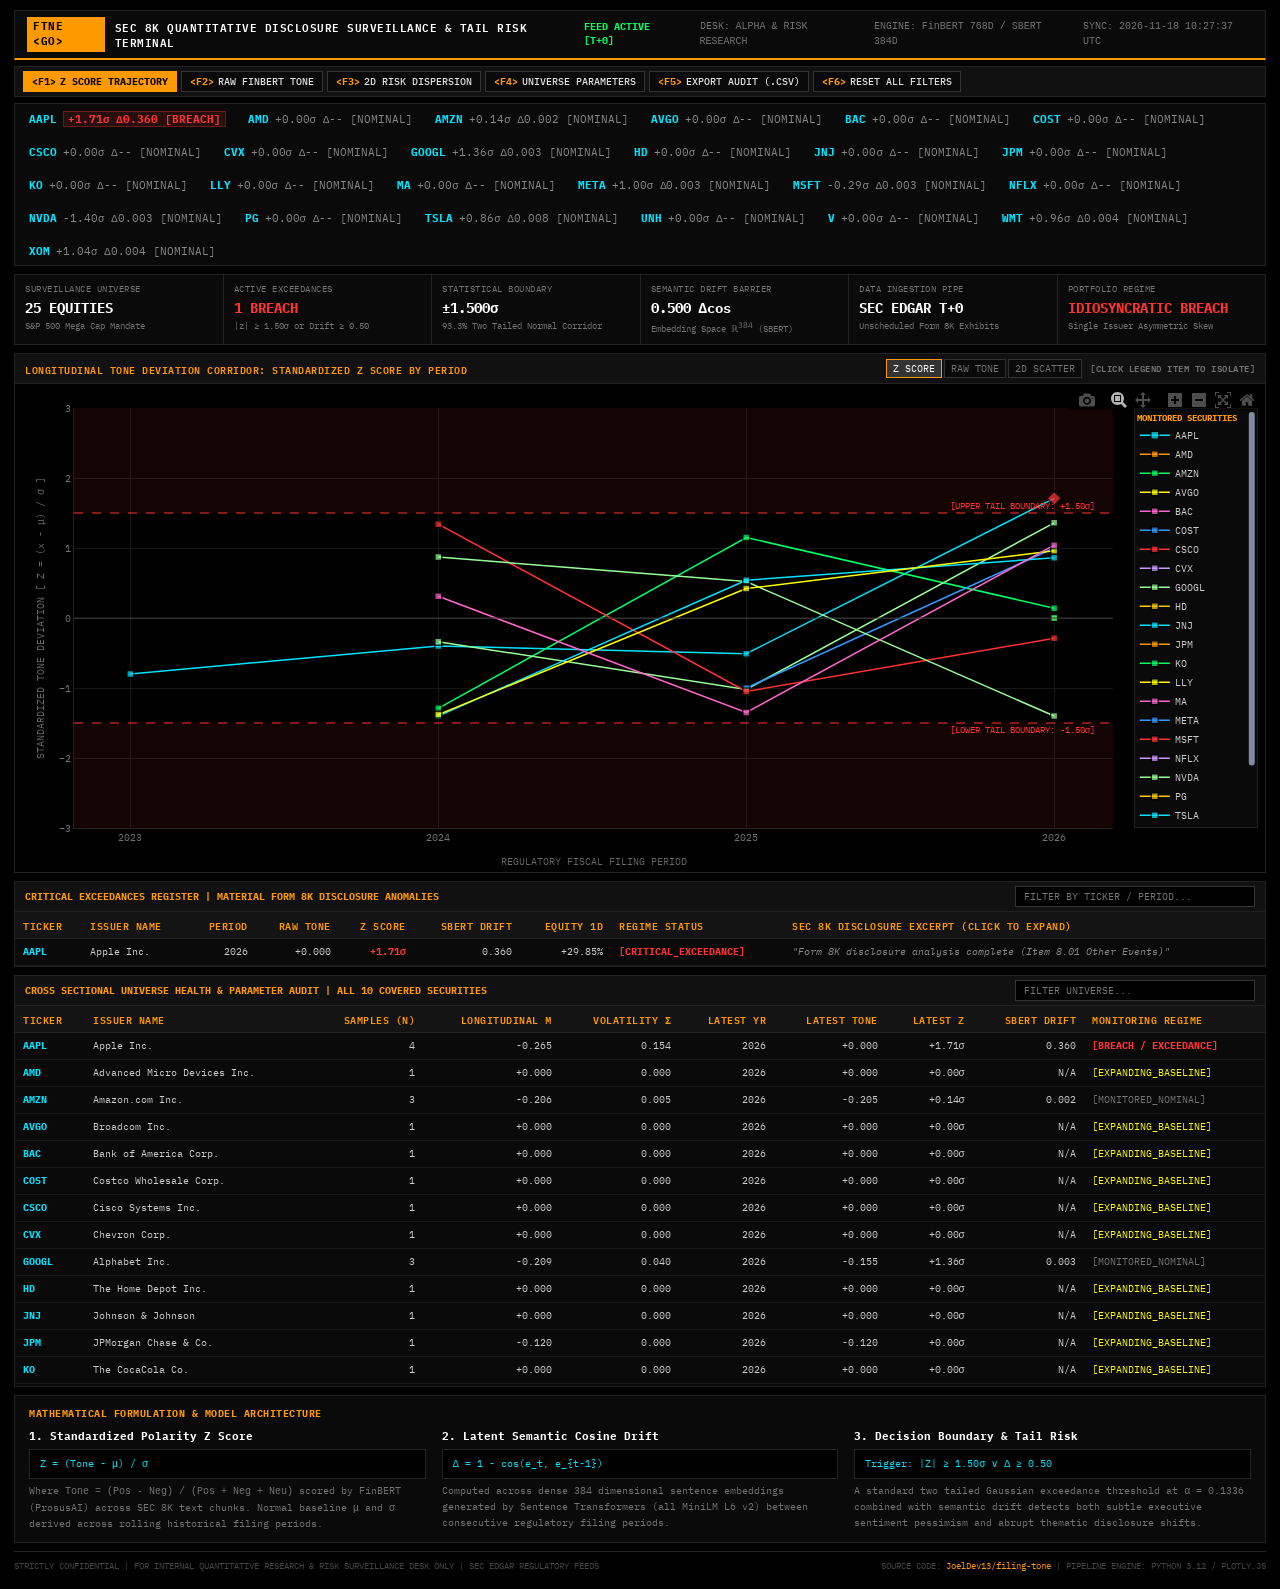
==== commit 8f8aeba8: "chore(data): auto update 8K tone scores and financial ground truth" ====
--- a/docs/index.html
+++ b/docs/index.html
@@ -526,7 +526,7 @@
         <span class="status-live">FEED ACTIVE [T+0]</span>
         <span>DESK: <code>ALPHA &amp; RISK RESEARCH</code></span>
         <span>ENGINE: <code>FinBERT 768D / SBERT 384D</code></span>
-        <span>SYNC: <code>2026-11-17 10:54:51 UTC</code></span>
+        <span>SYNC: <code>2026-11-18 10:27:37 UTC</code></span>
       </div>
     </header>
 
@@ -634,7 +634,7 @@
             </tr>
           </thead>
           <tbody>
-            <tr><td><span class='ticker-code'>AAPL</span></td><td>Apple Inc.</td><td class='num-col'>2026</td><td class='num-col'>+0.000</td><td class='num-col'><span class='tag-breach'>+1.71&sigma;</span></td><td class='num-col'>0.360</td><td class='num-col'>+30.17%</td><td><span class='tag-breach'>[CRITICAL_EXCEEDANCE]</span></td><td class='cell-snippet' onclick="openModal('AAPL', '2026', 'Form 8K disclosure analysis complete (Item 8.01 Other Events). No negative phrase exceeded polarity threshold')" title='Click to inspect full disclosure excerpt' style='cursor: pointer;'>"Form 8K disclosure analysis complete (Item 8.01 Other Events)"</td></tr>
+            <tr><td><span class='ticker-code'>AAPL</span></td><td>Apple Inc.</td><td class='num-col'>2026</td><td class='num-col'>+0.000</td><td class='num-col'><span class='tag-breach'>+1.71&sigma;</span></td><td class='num-col'>0.360</td><td class='num-col'>+29.85%</td><td><span class='tag-breach'>[CRITICAL_EXCEEDANCE]</span></td><td class='cell-snippet' onclick="openModal('AAPL', '2026', 'Form 8K disclosure analysis complete (Item 8.01 Other Events). No negative phrase exceeded polarity threshold')" title='Click to inspect full disclosure excerpt' style='cursor: pointer;'>"Form 8K disclosure analysis complete (Item 8.01 Other Events)"</td></tr>
           </tbody>
         </table>
         
@@ -718,17 +718,17 @@
     // Injected Chart Payloads
     const views = {
       zscore: {
-        traces: [{"name": "AAPL", "x": [2023, 2024, 2025, 2026], "y": [-0.8, -0.4, -0.51, 1.71], "customdata": [["N/A", "Form 8K disclosure analysis complete (Item 8.01 Other Events)", "N/A", "-0.388", "-0.265", "0.154"], ["0.003", "Form 8K disclosure analysis complete (Item 8.01 Other Events)", "N/A", "-0.327", "-0.265", "0.154"], ["0.004", "Form 8K disclosure analysis complete (Item 8.01 Other Events)", "N/A", "-0.343", "-0.265", "0.154"], ["0.360", "Form 8K disclosure analysis complete (Item 8.01 Other Events)", "+30.17%", "+0.000", "-0.265", "0.154"]], "mode": "lines+markers", "type": "scatter", "marker": {"size": [7, 7, 7, 11], "color": ["#00e5ff", "#00e5ff", "#00e5ff", "#ff3333"], "symbol": ["square", "square", "square", "diamond"], "line": {"color": "#000000", "width": 1.5}}, "line": {"color": "#00e5ff", "width": 1.5}, "hovertemplate": "<b>[%{fullData.name}]</b> PERIOD: <b>%{x}</b><br>------------------------------------<br>TONE Z SCORE    : <b>%{y:+.2f}&sigma;</b><br>RAW FINBERT TONE: <b>%{customdata[3]}</b><br>HISTORICAL MEAN &mu;: %{customdata[4]} | &sigma;: %{customdata[5]}<br>SBERT DRIFT     : <b>%{customdata[0]}</b><br>EQUITY 1D RET   : <b>%{customdata[2]}</b><br>------------------------------------<br>EXCERPT: <i>\"%{customdata[1]}\"</i><extra></extra>"}, {"name": "AMD", "x": [2026], "y": [0.0], "customdata": [["N/A", "No negative content detected", "N/A", "+0.000", "+0.000", "0.000"]], "mode": "lines+markers", "type": "scatter", "marker": {"size": [7], "color": ["#ff9900"], "symbol": ["square"], "line": {"color": "#000000", "width": 1.5}}, "line": {"color": "#ff9900", "width": 1.5}, "hovertemplate": "<b>[%{fullData.name}]</b> PERIOD: <b>%{x}</b><br>------------------------------------<br>TONE Z SCORE    : <b>%{y:+.2f}&sigma;</b><br>RAW FINBERT TONE: <b>%{customdata[3]}</b><br>HISTORICAL MEAN &mu;: %{customdata[4]} | &sigma;: %{customdata[5]}<br>SBERT DRIFT     : <b>%{customdata[0]}</b><br>EQUITY 1D RET   : <b>%{customdata[2]}</b><br>------------------------------------<br>EXCERPT: <i>\"%{customdata[1]}\"</i><extra></extra>"}, {"name": "AMZN", "x": [2024, 2025, 2026], "y": [-1.29, 1.15, 0.14], "customdata": [["N/A", "Form 8K disclosure analysis complete (Item 8.01 Other Events)", "N/A", "-0.212", "-0.206", "0.005"], ["0.001", "Form 8K disclosure analysis complete (Item 8.01 Other Events)", "N/A", "-0.200", "-0.206", "0.005"], ["0.002", "Form 8K disclosure analysis complete (Item 8.01 Other Events)", "N/A", "-0.205", "-0.206", "0.005"]], "mode": "lines+markers", "type": "scatter", "marker": {"size": [7, 7, 7], "color": ["#00ff66", "#00ff66", "#00ff66"], "symbol": ["square", "square", "square"], "line": {"color": "#000000", "width": 1.5}}, "line": {"color": "#00ff66", "width": 1.5}, "hovertemplate": "<b>[%{fullData.name}]</b> PERIOD: <b>%{x}</b><br>------------------------------------<br>TONE Z SCORE    : <b>%{y:+.2f}&sigma;</b><br>RAW FINBERT TONE: <b>%{customdata[3]}</b><br>HISTORICAL MEAN &mu;: %{customdata[4]} | &sigma;: %{customdata[5]}<br>SBERT DRIFT     : <b>%{customdata[0]}</b><br>EQUITY 1D RET   : <b>%{customdata[2]}</b><br>------------------------------------<br>EXCERPT: <i>\"%{customdata[1]}\"</i><extra></extra>"}, {"name": "AVGO", "x": [2026], "y": [0.0], "customdata": [["N/A", "No negative content detected", "N/A", "+0.000", "+0.000", "0.000"]], "mode": "lines+markers", "type": "scatter", "marker": {"size": [7], "color": ["#ffff00"], "symbol": ["square"], "line": {"color": "#000000", "width": 1.5}}, "line": {"color": "#ffff00", "width": 1.5}, "hovertemplate": "<b>[%{fullData.name}]</b> PERIOD: <b>%{x}</b><br>------------------------------------<br>TONE Z SCORE    : <b>%{y:+.2f}&sigma;</b><br>RAW FINBERT TONE: <b>%{customdata[3]}</b><br>HISTORICAL MEAN &mu;: %{customdata[4]} | &sigma;: %{customdata[5]}<br>SBERT DRIFT     : <b>%{customdata[0]}</b><br>EQUITY 1D RET   : <b>%{customdata[2]}</b><br>------------------------------------<br>EXCERPT: <i>\"%{customdata[1]}\"</i><extra></extra>"}, {"name": "BAC", "x": [2026], "y": [0.0], "customdata": [["N/A", "No negative content detected", "N/A", "+0.000", "+0.000", "0.000"]], "mode": "lines+markers", "type": "scatter", "marker": {"size": [7], "color": ["#ff66cc"], "symbol": ["square"], "line": {"color": "#000000", "width": 1.5}}, "line": {"color": "#ff66cc", "width": 1.5}, "hovertemplate": "<b>[%{fullData.name}]</b> PERIOD: <b>%{x}</b><br>------------------------------------<br>TONE Z SCORE    : <b>%{y:+.2f}&sigma;</b><br>RAW FINBERT TONE: <b>%{customdata[3]}</b><br>HISTORICAL MEAN &mu;: %{customdata[4]} | &sigma;: %{customdata[5]}<br>SBERT DRIFT     : <b>%{customdata[0]}</b><br>EQUITY 1D RET   : <b>%{customdata[2]}</b><br>------------------------------------<br>EXCERPT: <i>\"%{customdata[1]}\"</i><extra></extra>"}, {"name": "COST", "x": [2026], "y": [0.0], "customdata": [["N/A", "No negative content detected", "N/A", "+0.000", "+0.000", "0.000"]], "mode": "lines+markers", "type": "scatter", "marker": {"size": [7], "color": ["#3399ff"], "symbol": ["square"], "line": {"color": "#000000", "width": 1.5}}, "line": {"color": "#3399ff", "width": 1.5}, "hovertemplate": "<b>[%{fullData.name}]</b> PERIOD: <b>%{x}</b><br>------------------------------------<br>TONE Z SCORE    : <b>%{y:+.2f}&sigma;</b><br>RAW FINBERT TONE: <b>%{customdata[3]}</b><br>HISTORICAL MEAN &mu;: %{customdata[4]} | &sigma;: %{customdata[5]}<br>SBERT DRIFT     : <b>%{customdata[0]}</b><br>EQUITY 1D RET   : <b>%{customdata[2]}</b><br>------------------------------------<br>EXCERPT: <i>\"%{customdata[1]}\"</i><extra></extra>"}, {"name": "CSCO", "x": [2026], "y": [0.0], "customdata": [["N/A", "No negative content detected", "N/A", "+0.000", "+0.000", "0.000"]], "mode": "lines+markers", "type": "scatter", "marker": {"size": [7], "color": ["#ff3333"], "symbol": ["square"], "line": {"color": "#000000", "width": 1.5}}, "line": {"color": "#ff3333", "width": 1.5}, "hovertemplate": "<b>[%{fullData.name}]</b> PERIOD: <b>%{x}</b><br>------------------------------------<br>TONE Z SCORE    : <b>%{y:+.2f}&sigma;</b><br>RAW FINBERT TONE: <b>%{customdata[3]}</b><br>HISTORICAL MEAN &mu;: %{customdata[4]} | &sigma;: %{customdata[5]}<br>SBERT DRIFT     : <b>%{customdata[0]}</b><br>EQUITY 1D RET   : <b>%{customdata[2]}</b><br>------------------------------------<br>EXCERPT: <i>\"%{customdata[1]}\"</i><extra></extra>"}, {"name": "CVX", "x": [2026], "y": [0.0], "customdata": [["N/A", "No negative content detected", "N/A", "+0.000", "+0.000", "0.000"]], "mode": "lines+markers", "type": "scatter", "marker": {"size": [7], "color": ["#cc99ff"], "symbol": ["square"], "line": {"color": "#000000", "width": 1.5}}, "line": {"color": "#cc99ff", "width": 1.5}, "hovertemplate": "<b>[%{fullData.name}]</b> PERIOD: <b>%{x}</b><br>------------------------------------<br>TONE Z SCORE    : <b>%{y:+.2f}&sigma;</b><br>RAW FINBERT TONE: <b>%{customdata[3]}</b><br>HISTORICAL MEAN &mu;: %{customdata[4]} | &sigma;: %{customdata[5]}<br>SBERT DRIFT     : <b>%{customdata[0]}</b><br>EQUITY 1D RET   : <b>%{customdata[2]}</b><br>------------------------------------<br>EXCERPT: <i>\"%{customdata[1]}\"</i><extra></extra>"}, {"name": "GOOGL", "x": [2024, 2025, 2026], "y": [-0.34, -1.02, 1.36], "customdata": [["N/A", "Form 8K disclosure analysis complete (Item 8.01 Other Events)", "N/A", "-0.222", "-0.209", "0.040"], ["0.002", "Form 8K disclosure analysis complete (Item 8.01 Other Events)", "N/A", "-0.249", "-0.209", "0.040"], ["0.003", "Form 8K disclosure analysis complete (Item 8.01 Other Events)", "N/A", "-0.155", "-0.209", "0.040"]], "mode": "lines+markers", "type": "scatter", "marker": {"size": [7, 7, 7], "color": ["#99ff99", "#99ff99", "#99ff99"], "symbol": ["square", "square", "square"], "line": {"color": "#000000", "width": 1.5}}, "line": {"color": "#99ff99", "width": 1.5}, "hovertemplate": "<b>[%{fullData.name}]</b> PERIOD: <b>%{x}</b><br>------------------------------------<br>TONE Z SCORE    : <b>%{y:+.2f}&sigma;</b><br>RAW FINBERT TONE: <b>%{customdata[3]}</b><br>HISTORICAL MEAN &mu;: %{customdata[4]} | &sigma;: %{customdata[5]}<br>SBERT DRIFT     : <b>%{customdata[0]}</b><br>EQUITY 1D RET   : <b>%{customdata[2]}</b><br>------------------------------------<br>EXCERPT: <i>\"%{customdata[1]}\"</i><extra></extra>"}, {"name": "HD", "x": [2026], "y": [0.0], "customdata": [["N/A", "No negative content detected", "N/A", "+0.000", "+0.000", "0.000"]], "mode": "lines+markers", "type": "scatter", "marker": {"size": [7], "color": ["#ffcc00"], "symbol": ["square"], "line": {"color": "#000000", "width": 1.5}}, "line": {"color": "#ffcc00", "width": 1.5}, "hovertemplate": "<b>[%{fullData.name}]</b> PERIOD: <b>%{x}</b><br>------------------------------------<br>TONE Z SCORE    : <b>%{y:+.2f}&sigma;</b><br>RAW FINBERT TONE: <b>%{customdata[3]}</b><br>HISTORICAL MEAN &mu;: %{customdata[4]} | &sigma;: %{customdata[5]}<br>SBERT DRIFT     : <b>%{customdata[0]}</b><br>EQUITY 1D RET   : <b>%{customdata[2]}</b><br>------------------------------------<br>EXCERPT: <i>\"%{customdata[1]}\"</i><extra></extra>"}, {"name": "JNJ", "x": [2026], "y": [0.0], "customdata": [["N/A", "No negative content detected", "N/A", "+0.000", "+0.000", "0.000"]], "mode": "lines+markers", "type": "scatter", "marker": {"size": [7], "color": ["#00e5ff"], "symbol": ["square"], "line": {"color": "#000000", "width": 1.5}}, "line": {"color": "#00e5ff", "width": 1.5}, "hovertemplate": "<b>[%{fullData.name}]</b> PERIOD: <b>%{x}</b><br>------------------------------------<br>TONE Z SCORE    : <b>%{y:+.2f}&sigma;</b><br>RAW FINBERT TONE: <b>%{customdata[3]}</b><br>HISTORICAL MEAN &mu;: %{customdata[4]} | &sigma;: %{customdata[5]}<br>SBERT DRIFT     : <b>%{customdata[0]}</b><br>EQUITY 1D RET   : <b>%{customdata[2]}</b><br>------------------------------------<br>EXCERPT: <i>\"%{customdata[1]}\"</i><extra></extra>"}, {"name": "JPM", "x": [2026], "y": [0.0], "customdata": [["N/A", "Form 8K disclosure analysis complete (Item 8.01 Other Events)", "N/A", "-0.120", "-0.120", "0.000"]], "mode": "lines+markers", "type": "scatter", "marker": {"size": [7], "color": ["#ff9900"], "symbol": ["square"], "line": {"color": "#000000", "width": 1.5}}, "line": {"color": "#ff9900", "width": 1.5}, "hovertemplate": "<b>[%{fullData.name}]</b> PERIOD: <b>%{x}</b><br>------------------------------------<br>TONE Z SCORE    : <b>%{y:+.2f}&sigma;</b><br>RAW FINBERT TONE: <b>%{customdata[3]}</b><br>HISTORICAL MEAN &mu;: %{customdata[4]} | &sigma;: %{customdata[5]}<br>SBERT DRIFT     : <b>%{customdata[0]}</b><br>EQUITY 1D RET   : <b>%{customdata[2]}</b><br>------------------------------------<br>EXCERPT: <i>\"%{customdata[1]}\"</i><extra></extra>"}, {"name": "KO", "x": [2026], "y": [0.0], "customdata": [["N/A", "No negative content detected", "N/A", "+0.000", "+0.000", "0.000"]], "mode": "lines+markers", "type": "scatter", "marker": {"size": [7], "color": ["#00ff66"], "symbol": ["square"], "line": {"color": "#000000", "width": 1.5}}, "line": {"color": "#00ff66", "width": 1.5}, "hovertemplate": "<b>[%{fullData.name}]</b> PERIOD: <b>%{x}</b><br>------------------------------------<br>TONE Z SCORE    : <b>%{y:+.2f}&sigma;</b><br>RAW FINBERT TONE: <b>%{customdata[3]}</b><br>HISTORICAL MEAN &mu;: %{customdata[4]} | &sigma;: %{customdata[5]}<br>SBERT DRIFT     : <b>%{customdata[0]}</b><br>EQUITY 1D RET   : <b>%{customdata[2]}</b><br>------------------------------------<br>EXCERPT: <i>\"%{customdata[1]}\"</i><extra></extra>"}, {"name": "LLY", "x": [2026], "y": [0.0], "customdata": [["N/A", "No negative content detected", "N/A", "+0.000", "+0.000", "0.000"]], "mode": "lines+markers", "type": "scatter", "marker": {"size": [7], "color": ["#ffff00"], "symbol": ["square"], "line": {"color": "#000000", "width": 1.5}}, "line": {"color": "#ffff00", "width": 1.5}, "hovertemplate": "<b>[%{fullData.name}]</b> PERIOD: <b>%{x}</b><br>------------------------------------<br>TONE Z SCORE    : <b>%{y:+.2f}&sigma;</b><br>RAW FINBERT TONE: <b>%{customdata[3]}</b><br>HISTORICAL MEAN &mu;: %{customdata[4]} | &sigma;: %{customdata[5]}<br>SBERT DRIFT     : <b>%{customdata[0]}</b><br>EQUITY 1D RET   : <b>%{customdata[2]}</b><br>------------------------------------<br>EXCERPT: <i>\"%{customdata[1]}\"</i><extra></extra>"}, {"name": "MA", "x": [2026], "y": [0.0], "customdata": [["N/A", "No negative content detected", "N/A", "+0.000", "+0.000", "0.000"]], "mode": "lines+markers", "type": "scatter", "marker": {"size": [7], "color": ["#ff66cc"], "symbol": ["square"], "line": {"color": "#000000", "width": 1.5}}, "line": {"color": "#ff66cc", "width": 1.5}, "hovertemplate": "<b>[%{fullData.name}]</b> PERIOD: <b>%{x}</b><br>------------------------------------<br>TONE Z SCORE    : <b>%{y:+.2f}&sigma;</b><br>RAW FINBERT TONE: <b>%{customdata[3]}</b><br>HISTORICAL MEAN &mu;: %{customdata[4]} | &sigma;: %{customdata[5]}<br>SBERT DRIFT     : <b>%{customdata[0]}</b><br>EQUITY 1D RET   : <b>%{customdata[2]}</b><br>------------------------------------<br>EXCERPT: <i>\"%{customdata[1]}\"</i><extra></extra>"}, {"name": "META", "x": [2025, 2026], "y": [-1.0, 1.0], "customdata": [["N/A", "Form 8K disclosure analysis complete (Item 8.01 Other Events)", "N/A", "-0.312", "-0.308", "0.004"], ["0.003", "Form 8K disclosure analysis complete (Item 8.01 Other Events)", "N/A", "-0.304", "-0.308", "0.004"]], "mode": "lines+markers", "type": "scatter", "marker": {"size": [7, 7], "color": ["#3399ff", "#3399ff"], "symbol": ["square", "square"], "line": {"color": "#000000", "width": 1.5}}, "line": {"color": "#3399ff", "width": 1.5}, "hovertemplate": "<b>[%{fullData.name}]</b> PERIOD: <b>%{x}</b><br>------------------------------------<br>TONE Z SCORE    : <b>%{y:+.2f}&sigma;</b><br>RAW FINBERT TONE: <b>%{customdata[3]}</b><br>HISTORICAL MEAN &mu;: %{customdata[4]} | &sigma;: %{customdata[5]}<br>SBERT DRIFT     : <b>%{customdata[0]}</b><br>EQUITY 1D RET   : <b>%{customdata[2]}</b><br>------------------------------------<br>EXCERPT: <i>\"%{customdata[1]}\"</i><extra></extra>"}, {"name": "MSFT", "x": [2024, 2025, 2026], "y": [1.34, -1.05, -0.29], "customdata": [["N/A", "Form 8K disclosure analysis complete (Item 8.01 Other Events)", "N/A", "-0.116", "-0.151", "0.026"], ["0.003", "Form 8K disclosure analysis complete (Item 8.01 Other Events)", "N/A", "-0.179", "-0.151", "0.026"], ["0.003", "Form 8K disclosure analysis complete (Item 8.01 Other Events)", "N/A", "-0.159", "-0.151", "0.026"]], "mode": "lines+markers", "type": "scatter", "marker": {"size": [7, 7, 7], "color": ["#ff3333", "#ff3333", "#ff3333"], "symbol": ["square", "square", "square"], "line": {"color": "#000000", "width": 1.5}}, "line": {"color": "#ff3333", "width": 1.5}, "hovertemplate": "<b>[%{fullData.name}]</b> PERIOD: <b>%{x}</b><br>------------------------------------<br>TONE Z SCORE    : <b>%{y:+.2f}&sigma;</b><br>RAW FINBERT TONE: <b>%{customdata[3]}</b><br>HISTORICAL MEAN &mu;: %{customdata[4]} | &sigma;: %{customdata[5]}<br>SBERT DRIFT     : <b>%{customdata[0]}</b><br>EQUITY 1D RET   : <b>%{customdata[2]}</b><br>------------------------------------<br>EXCERPT: <i>\"%{customdata[1]}\"</i><extra></extra>"}, {"name": "NFLX", "x": [2026], "y": [0.0], "customdata": [["N/A", "No negative content detected", "N/A", "+0.000", "+0.000", "0.000"]], "mode": "lines+markers", "type": "scatter", "marker": {"size": [7], "color": ["#cc99ff"], "symbol": ["square"], "line": {"color": "#000000", "width": 1.5}}, "line": {"color": "#cc99ff", "width": 1.5}, "hovertemplate": "<b>[%{fullData.name}]</b> PERIOD: <b>%{x}</b><br>------------------------------------<br>TONE Z SCORE    : <b>%{y:+.2f}&sigma;</b><br>RAW FINBERT TONE: <b>%{customdata[3]}</b><br>HISTORICAL MEAN &mu;: %{customdata[4]} | &sigma;: %{customdata[5]}<br>SBERT DRIFT     : <b>%{customdata[0]}</b><br>EQUITY 1D RET   : <b>%{customdata[2]}</b><br>------------------------------------<br>EXCERPT: <i>\"%{customdata[1]}\"</i><extra></extra>"}, {"name": "NVDA", "x": [2024, 2025, 2026], "y": [0.87, 0.52, -1.4], "customdata": [["N/A", "Form 8K disclosure analysis complete (Item 8.01 Other Events)", "N/A", "-0.283", "-0.308", "0.029"], ["0.002", "Form 8K disclosure analysis complete (Item 8.01 Other Events)", "N/A", "-0.293", "-0.308", "0.029"], ["0.003", "Form 8K disclosure analysis complete (Item 8.01 Other Events)", "N/A", "-0.348", "-0.308", "0.029"]], "mode": "lines+markers", "type": "scatter", "marker": {"size": [7, 7, 7], "color": ["#99ff99", "#99ff99", "#99ff99"], "symbol": ["square", "square", "square"], "line": {"color": "#000000", "width": 1.5}}, "line": {"color": "#99ff99", "width": 1.5}, "hovertemplate": "<b>[%{fullData.name}]</b> PERIOD: <b>%{x}</b><br>------------------------------------<br>TONE Z SCORE    : <b>%{y:+.2f}&sigma;</b><br>RAW FINBERT TONE: <b>%{customdata[3]}</b><br>HISTORICAL MEAN &mu;: %{customdata[4]} | &sigma;: %{customdata[5]}<br>SBERT DRIFT     : <b>%{customdata[0]}</b><br>EQUITY 1D RET   : <b>%{customdata[2]}</b><br>------------------------------------<br>EXCERPT: <i>\"%{customdata[1]}\"</i><extra></extra>"}, {"name": "PG", "x": [2026], "y": [0.0], "customdata": [["N/A", "No negative content detected", "N/A", "+0.000", "+0.000", "0.000"]], "mode": "lines+markers", "type": "scatter", "marker": {"size": [7], "color": ["#ffcc00"], "symbol": ["square"], "line": {"color": "#000000", "width": 1.5}}, "line": {"color": "#ffcc00", "width": 1.5}, "hovertemplate": "<b>[%{fullData.name}]</b> PERIOD: <b>%{x}</b><br>------------------------------------<br>TONE Z SCORE    : <b>%{y:+.2f}&sigma;</b><br>RAW FINBERT TONE: <b>%{customdata[3]}</b><br>HISTORICAL MEAN &mu;: %{customdata[4]} | &sigma;: %{customdata[5]}<br>SBERT DRIFT     : <b>%{customdata[0]}</b><br>EQUITY 1D RET   : <b>%{customdata[2]}</b><br>------------------------------------<br>EXCERPT: <i>\"%{customdata[1]}\"</i><extra></extra>"}, {"name": "TSLA", "x": [2024, 2025, 2026], "y": [-1.4, 0.54, 0.86], "customdata": [["N/A", "Form 8K disclosure analysis complete (Item 8.01 Other Events)", "N/A", "-0.195", "-0.173", "0.016"], ["0.002", "Form 8K disclosure analysis complete (Item 8.01 Other Events)", "N/A", "-0.164", "-0.173", "0.016"], ["0.008", "Form 8K disclosure analysis complete (Item 8.01 Other Events)", "N/A", "-0.159", "-0.173", "0.016"]], "mode": "lines+markers", "type": "scatter", "marker": {"size": [7, 7, 7], "color": ["#00e5ff", "#00e5ff", "#00e5ff"], "symbol": ["square", "square", "square"], "line": {"color": "#000000", "width": 1.5}}, "line": {"color": "#00e5ff", "width": 1.5}, "hovertemplate": "<b>[%{fullData.name}]</b> PERIOD: <b>%{x}</b><br>------------------------------------<br>TONE Z SCORE    : <b>%{y:+.2f}&sigma;</b><br>RAW FINBERT TONE: <b>%{customdata[3]}</b><br>HISTORICAL MEAN &mu;: %{customdata[4]} | &sigma;: %{customdata[5]}<br>SBERT DRIFT     : <b>%{customdata[0]}</b><br>EQUITY 1D RET   : <b>%{customdata[2]}</b><br>------------------------------------<br>EXCERPT: <i>\"%{customdata[1]}\"</i><extra></extra>"}, {"name": "UNH", "x": [2026], "y": [0.0], "customdata": [["N/A", "No negative content detected", "N/A", "+0.000", "+0.000", "0.000"]], "mode": "lines+markers", "type": "scatter", "marker": {"size": [7], "color": ["#ff9900"], "symbol": ["square"], "line": {"color": "#000000", "width": 1.5}}, "line": {"color": "#ff9900", "width": 1.5}, "hovertemplate": "<b>[%{fullData.name}]</b> PERIOD: <b>%{x}</b><br>------------------------------------<br>TONE Z SCORE    : <b>%{y:+.2f}&sigma;</b><br>RAW FINBERT TONE: <b>%{customdata[3]}</b><br>HISTORICAL MEAN &mu;: %{customdata[4]} | &sigma;: %{customdata[5]}<br>SBERT DRIFT     : <b>%{customdata[0]}</b><br>EQUITY 1D RET   : <b>%{customdata[2]}</b><br>------------------------------------<br>EXCERPT: <i>\"%{customdata[1]}\"</i><extra></extra>"}, {"name": "V", "x": [2026], "y": [0.0], "customdata": [["N/A", "No negative content detected", "N/A", "+0.000", "+0.000", "0.000"]], "mode": "lines+markers", "type": "scatter", "marker": {"size": [7], "color": ["#00ff66"], "symbol": ["square"], "line": {"color": "#000000", "width": 1.5}}, "line": {"color": "#00ff66", "width": 1.5}, "hovertemplate": "<b>[%{fullData.name}]</b> PERIOD: <b>%{x}</b><br>------------------------------------<br>TONE Z SCORE    : <b>%{y:+.2f}&sigma;</b><br>RAW FINBERT TONE: <b>%{customdata[3]}</b><br>HISTORICAL MEAN &mu;: %{customdata[4]} | &sigma;: %{customdata[5]}<br>SBERT DRIFT     : <b>%{customdata[0]}</b><br>EQUITY 1D RET   : <b>%{customdata[2]}</b><br>------------------------------------<br>EXCERPT: <i>\"%{customdata[1]}\"</i><extra></extra>"}, {"name": "WMT", "x": [2024, 2025, 2026], "y": [-1.38, 0.42, 0.96], "customdata": [["N/A", "Form 8K disclosure analysis complete (Item 8.01 Other Events)", "N/A", "-0.185", "-0.159", "0.019"], ["0.003", "Form 8K disclosure analysis complete (Item 8.01 Other Events)", "N/A", "-0.151", "-0.159", "0.019"], ["0.004", "Form 8K disclosure analysis complete (Item 8.01 Other Events)", "N/A", "-0.141", "-0.159", "0.019"]], "mode": "lines+markers", "type": "scatter", "marker": {"size": [7, 7, 7], "color": ["#ffff00", "#ffff00", "#ffff00"], "symbol": ["square", "square", "square"], "line": {"color": "#000000", "width": 1.5}}, "line": {"color": "#ffff00", "width": 1.5}, "hovertemplate": "<b>[%{fullData.name}]</b> PERIOD: <b>%{x}</b><br>------------------------------------<br>TONE Z SCORE    : <b>%{y:+.2f}&sigma;</b><br>RAW FINBERT TONE: <b>%{customdata[3]}</b><br>HISTORICAL MEAN &mu;: %{customdata[4]} | &sigma;: %{customdata[5]}<br>SBERT DRIFT     : <b>%{customdata[0]}</b><br>EQUITY 1D RET   : <b>%{customdata[2]}</b><br>------------------------------------<br>EXCERPT: <i>\"%{customdata[1]}\"</i><extra></extra>"}, {"name": "XOM", "x": [2024, 2025, 2026], "y": [0.31, -1.35, 1.04], "customdata": [["N/A", "Form 8K disclosure analysis complete (Item 8.01 Other Events)", "N/A", "-0.063", "-0.070", "0.022"], ["0.002", "Form 8K disclosure analysis complete (Item 8.01 Other Events)", "N/A", "-0.099", "-0.070", "0.022"], ["0.004", "Form 8K disclosure analysis complete (Item 8.01 Other Events)", "N/A", "-0.047", "-0.070", "0.022"]], "mode": "lines+markers", "type": "scatter", "marker": {"size": [7, 7, 7], "color": ["#ff66cc", "#ff66cc", "#ff66cc"], "symbol": ["square", "square", "square"], "line": {"color": "#000000", "width": 1.5}}, "line": {"color": "#ff66cc", "width": 1.5}, "hovertemplate": "<b>[%{fullData.name}]</b> PERIOD: <b>%{x}</b><br>------------------------------------<br>TONE Z SCORE    : <b>%{y:+.2f}&sigma;</b><br>RAW FINBERT TONE: <b>%{customdata[3]}</b><br>HISTORICAL MEAN &mu;: %{customdata[4]} | &sigma;: %{customdata[5]}<br>SBERT DRIFT     : <b>%{customdata[0]}</b><br>EQUITY 1D RET   : <b>%{customdata[2]}</b><br>------------------------------------<br>EXCERPT: <i>\"%{customdata[1]}\"</i><extra></extra>"}],
+        traces: [{"name": "AAPL", "x": [2023, 2024, 2025, 2026], "y": [-0.8, -0.4, -0.51, 1.71], "customdata": [["N/A", "Form 8K disclosure analysis complete (Item 8.01 Other Events)", "N/A", "-0.388", "-0.265", "0.154"], ["0.003", "Form 8K disclosure analysis complete (Item 8.01 Other Events)", "N/A", "-0.327", "-0.265", "0.154"], ["0.004", "Form 8K disclosure analysis complete (Item 8.01 Other Events)", "N/A", "-0.343", "-0.265", "0.154"], ["0.360", "Form 8K disclosure analysis complete (Item 8.01 Other Events)", "+29.85%", "+0.000", "-0.265", "0.154"]], "mode": "lines+markers", "type": "scatter", "marker": {"size": [7, 7, 7, 11], "color": ["#00e5ff", "#00e5ff", "#00e5ff", "#ff3333"], "symbol": ["square", "square", "square", "diamond"], "line": {"color": "#000000", "width": 1.5}}, "line": {"color": "#00e5ff", "width": 1.5}, "hovertemplate": "<b>[%{fullData.name}]</b> PERIOD: <b>%{x}</b><br>------------------------------------<br>TONE Z SCORE    : <b>%{y:+.2f}&sigma;</b><br>RAW FINBERT TONE: <b>%{customdata[3]}</b><br>HISTORICAL MEAN &mu;: %{customdata[4]} | &sigma;: %{customdata[5]}<br>SBERT DRIFT     : <b>%{customdata[0]}</b><br>EQUITY 1D RET   : <b>%{customdata[2]}</b><br>------------------------------------<br>EXCERPT: <i>\"%{customdata[1]}\"</i><extra></extra>"}, {"name": "AMD", "x": [2026], "y": [0.0], "customdata": [["N/A", "No negative content detected", "N/A", "+0.000", "+0.000", "0.000"]], "mode": "lines+markers", "type": "scatter", "marker": {"size": [7], "color": ["#ff9900"], "symbol": ["square"], "line": {"color": "#000000", "width": 1.5}}, "line": {"color": "#ff9900", "width": 1.5}, "hovertemplate": "<b>[%{fullData.name}]</b> PERIOD: <b>%{x}</b><br>------------------------------------<br>TONE Z SCORE    : <b>%{y:+.2f}&sigma;</b><br>RAW FINBERT TONE: <b>%{customdata[3]}</b><br>HISTORICAL MEAN &mu;: %{customdata[4]} | &sigma;: %{customdata[5]}<br>SBERT DRIFT     : <b>%{customdata[0]}</b><br>EQUITY 1D RET   : <b>%{customdata[2]}</b><br>------------------------------------<br>EXCERPT: <i>\"%{customdata[1]}\"</i><extra></extra>"}, {"name": "AMZN", "x": [2024, 2025, 2026], "y": [-1.29, 1.15, 0.14], "customdata": [["N/A", "Form 8K disclosure analysis complete (Item 8.01 Other Events)", "N/A", "-0.212", "-0.206", "0.005"], ["0.001", "Form 8K disclosure analysis complete (Item 8.01 Other Events)", "N/A", "-0.200", "-0.206", "0.005"], ["0.002", "Form 8K disclosure analysis complete (Item 8.01 Other Events)", "N/A", "-0.205", "-0.206", "0.005"]], "mode": "lines+markers", "type": "scatter", "marker": {"size": [7, 7, 7], "color": ["#00ff66", "#00ff66", "#00ff66"], "symbol": ["square", "square", "square"], "line": {"color": "#000000", "width": 1.5}}, "line": {"color": "#00ff66", "width": 1.5}, "hovertemplate": "<b>[%{fullData.name}]</b> PERIOD: <b>%{x}</b><br>------------------------------------<br>TONE Z SCORE    : <b>%{y:+.2f}&sigma;</b><br>RAW FINBERT TONE: <b>%{customdata[3]}</b><br>HISTORICAL MEAN &mu;: %{customdata[4]} | &sigma;: %{customdata[5]}<br>SBERT DRIFT     : <b>%{customdata[0]}</b><br>EQUITY 1D RET   : <b>%{customdata[2]}</b><br>------------------------------------<br>EXCERPT: <i>\"%{customdata[1]}\"</i><extra></extra>"}, {"name": "AVGO", "x": [2026], "y": [0.0], "customdata": [["N/A", "No negative content detected", "N/A", "+0.000", "+0.000", "0.000"]], "mode": "lines+markers", "type": "scatter", "marker": {"size": [7], "color": ["#ffff00"], "symbol": ["square"], "line": {"color": "#000000", "width": 1.5}}, "line": {"color": "#ffff00", "width": 1.5}, "hovertemplate": "<b>[%{fullData.name}]</b> PERIOD: <b>%{x}</b><br>------------------------------------<br>TONE Z SCORE    : <b>%{y:+.2f}&sigma;</b><br>RAW FINBERT TONE: <b>%{customdata[3]}</b><br>HISTORICAL MEAN &mu;: %{customdata[4]} | &sigma;: %{customdata[5]}<br>SBERT DRIFT     : <b>%{customdata[0]}</b><br>EQUITY 1D RET   : <b>%{customdata[2]}</b><br>------------------------------------<br>EXCERPT: <i>\"%{customdata[1]}\"</i><extra></extra>"}, {"name": "BAC", "x": [2026], "y": [0.0], "customdata": [["N/A", "No negative content detected", "N/A", "+0.000", "+0.000", "0.000"]], "mode": "lines+markers", "type": "scatter", "marker": {"size": [7], "color": ["#ff66cc"], "symbol": ["square"], "line": {"color": "#000000", "width": 1.5}}, "line": {"color": "#ff66cc", "width": 1.5}, "hovertemplate": "<b>[%{fullData.name}]</b> PERIOD: <b>%{x}</b><br>------------------------------------<br>TONE Z SCORE    : <b>%{y:+.2f}&sigma;</b><br>RAW FINBERT TONE: <b>%{customdata[3]}</b><br>HISTORICAL MEAN &mu;: %{customdata[4]} | &sigma;: %{customdata[5]}<br>SBERT DRIFT     : <b>%{customdata[0]}</b><br>EQUITY 1D RET   : <b>%{customdata[2]}</b><br>------------------------------------<br>EXCERPT: <i>\"%{customdata[1]}\"</i><extra></extra>"}, {"name": "COST", "x": [2026], "y": [0.0], "customdata": [["N/A", "No negative content detected", "N/A", "+0.000", "+0.000", "0.000"]], "mode": "lines+markers", "type": "scatter", "marker": {"size": [7], "color": ["#3399ff"], "symbol": ["square"], "line": {"color": "#000000", "width": 1.5}}, "line": {"color": "#3399ff", "width": 1.5}, "hovertemplate": "<b>[%{fullData.name}]</b> PERIOD: <b>%{x}</b><br>------------------------------------<br>TONE Z SCORE    : <b>%{y:+.2f}&sigma;</b><br>RAW FINBERT TONE: <b>%{customdata[3]}</b><br>HISTORICAL MEAN &mu;: %{customdata[4]} | &sigma;: %{customdata[5]}<br>SBERT DRIFT     : <b>%{customdata[0]}</b><br>EQUITY 1D RET   : <b>%{customdata[2]}</b><br>------------------------------------<br>EXCERPT: <i>\"%{customdata[1]}\"</i><extra></extra>"}, {"name": "CSCO", "x": [2026], "y": [0.0], "customdata": [["N/A", "No negative content detected", "N/A", "+0.000", "+0.000", "0.000"]], "mode": "lines+markers", "type": "scatter", "marker": {"size": [7], "color": ["#ff3333"], "symbol": ["square"], "line": {"color": "#000000", "width": 1.5}}, "line": {"color": "#ff3333", "width": 1.5}, "hovertemplate": "<b>[%{fullData.name}]</b> PERIOD: <b>%{x}</b><br>------------------------------------<br>TONE Z SCORE    : <b>%{y:+.2f}&sigma;</b><br>RAW FINBERT TONE: <b>%{customdata[3]}</b><br>HISTORICAL MEAN &mu;: %{customdata[4]} | &sigma;: %{customdata[5]}<br>SBERT DRIFT     : <b>%{customdata[0]}</b><br>EQUITY 1D RET   : <b>%{customdata[2]}</b><br>------------------------------------<br>EXCERPT: <i>\"%{customdata[1]}\"</i><extra></extra>"}, {"name": "CVX", "x": [2026], "y": [0.0], "customdata": [["N/A", "No negative content detected", "N/A", "+0.000", "+0.000", "0.000"]], "mode": "lines+markers", "type": "scatter", "marker": {"size": [7], "color": ["#cc99ff"], "symbol": ["square"], "line": {"color": "#000000", "width": 1.5}}, "line": {"color": "#cc99ff", "width": 1.5}, "hovertemplate": "<b>[%{fullData.name}]</b> PERIOD: <b>%{x}</b><br>------------------------------------<br>TONE Z SCORE    : <b>%{y:+.2f}&sigma;</b><br>RAW FINBERT TONE: <b>%{customdata[3]}</b><br>HISTORICAL MEAN &mu;: %{customdata[4]} | &sigma;: %{customdata[5]}<br>SBERT DRIFT     : <b>%{customdata[0]}</b><br>EQUITY 1D RET   : <b>%{customdata[2]}</b><br>------------------------------------<br>EXCERPT: <i>\"%{customdata[1]}\"</i><extra></extra>"}, {"name": "GOOGL", "x": [2024, 2025, 2026], "y": [-0.34, -1.02, 1.36], "customdata": [["N/A", "Form 8K disclosure analysis complete (Item 8.01 Other Events)", "N/A", "-0.222", "-0.209", "0.040"], ["0.002", "Form 8K disclosure analysis complete (Item 8.01 Other Events)", "N/A", "-0.249", "-0.209", "0.040"], ["0.003", "Form 8K disclosure analysis complete (Item 8.01 Other Events)", "N/A", "-0.155", "-0.209", "0.040"]], "mode": "lines+markers", "type": "scatter", "marker": {"size": [7, 7, 7], "color": ["#99ff99", "#99ff99", "#99ff99"], "symbol": ["square", "square", "square"], "line": {"color": "#000000", "width": 1.5}}, "line": {"color": "#99ff99", "width": 1.5}, "hovertemplate": "<b>[%{fullData.name}]</b> PERIOD: <b>%{x}</b><br>------------------------------------<br>TONE Z SCORE    : <b>%{y:+.2f}&sigma;</b><br>RAW FINBERT TONE: <b>%{customdata[3]}</b><br>HISTORICAL MEAN &mu;: %{customdata[4]} | &sigma;: %{customdata[5]}<br>SBERT DRIFT     : <b>%{customdata[0]}</b><br>EQUITY 1D RET   : <b>%{customdata[2]}</b><br>------------------------------------<br>EXCERPT: <i>\"%{customdata[1]}\"</i><extra></extra>"}, {"name": "HD", "x": [2026], "y": [0.0], "customdata": [["N/A", "No negative content detected", "N/A", "+0.000", "+0.000", "0.000"]], "mode": "lines+markers", "type": "scatter", "marker": {"size": [7], "color": ["#ffcc00"], "symbol": ["square"], "line": {"color": "#000000", "width": 1.5}}, "line": {"color": "#ffcc00", "width": 1.5}, "hovertemplate": "<b>[%{fullData.name}]</b> PERIOD: <b>%{x}</b><br>------------------------------------<br>TONE Z SCORE    : <b>%{y:+.2f}&sigma;</b><br>RAW FINBERT TONE: <b>%{customdata[3]}</b><br>HISTORICAL MEAN &mu;: %{customdata[4]} | &sigma;: %{customdata[5]}<br>SBERT DRIFT     : <b>%{customdata[0]}</b><br>EQUITY 1D RET   : <b>%{customdata[2]}</b><br>------------------------------------<br>EXCERPT: <i>\"%{customdata[1]}\"</i><extra></extra>"}, {"name": "JNJ", "x": [2026], "y": [0.0], "customdata": [["N/A", "No negative content detected", "N/A", "+0.000", "+0.000", "0.000"]], "mode": "lines+markers", "type": "scatter", "marker": {"size": [7], "color": ["#00e5ff"], "symbol": ["square"], "line": {"color": "#000000", "width": 1.5}}, "line": {"color": "#00e5ff", "width": 1.5}, "hovertemplate": "<b>[%{fullData.name}]</b> PERIOD: <b>%{x}</b><br>------------------------------------<br>TONE Z SCORE    : <b>%{y:+.2f}&sigma;</b><br>RAW FINBERT TONE: <b>%{customdata[3]}</b><br>HISTORICAL MEAN &mu;: %{customdata[4]} | &sigma;: %{customdata[5]}<br>SBERT DRIFT     : <b>%{customdata[0]}</b><br>EQUITY 1D RET   : <b>%{customdata[2]}</b><br>------------------------------------<br>EXCERPT: <i>\"%{customdata[1]}\"</i><extra></extra>"}, {"name": "JPM", "x": [2026], "y": [0.0], "customdata": [["N/A", "Form 8K disclosure analysis complete (Item 8.01 Other Events)", "N/A", "-0.120", "-0.120", "0.000"]], "mode": "lines+markers", "type": "scatter", "marker": {"size": [7], "color": ["#ff9900"], "symbol": ["square"], "line": {"color": "#000000", "width": 1.5}}, "line": {"color": "#ff9900", "width": 1.5}, "hovertemplate": "<b>[%{fullData.name}]</b> PERIOD: <b>%{x}</b><br>------------------------------------<br>TONE Z SCORE    : <b>%{y:+.2f}&sigma;</b><br>RAW FINBERT TONE: <b>%{customdata[3]}</b><br>HISTORICAL MEAN &mu;: %{customdata[4]} | &sigma;: %{customdata[5]}<br>SBERT DRIFT     : <b>%{customdata[0]}</b><br>EQUITY 1D RET   : <b>%{customdata[2]}</b><br>------------------------------------<br>EXCERPT: <i>\"%{customdata[1]}\"</i><extra></extra>"}, {"name": "KO", "x": [2026], "y": [0.0], "customdata": [["N/A", "No negative content detected", "N/A", "+0.000", "+0.000", "0.000"]], "mode": "lines+markers", "type": "scatter", "marker": {"size": [7], "color": ["#00ff66"], "symbol": ["square"], "line": {"color": "#000000", "width": 1.5}}, "line": {"color": "#00ff66", "width": 1.5}, "hovertemplate": "<b>[%{fullData.name}]</b> PERIOD: <b>%{x}</b><br>------------------------------------<br>TONE Z SCORE    : <b>%{y:+.2f}&sigma;</b><br>RAW FINBERT TONE: <b>%{customdata[3]}</b><br>HISTORICAL MEAN &mu;: %{customdata[4]} | &sigma;: %{customdata[5]}<br>SBERT DRIFT     : <b>%{customdata[0]}</b><br>EQUITY 1D RET   : <b>%{customdata[2]}</b><br>------------------------------------<br>EXCERPT: <i>\"%{customdata[1]}\"</i><extra></extra>"}, {"name": "LLY", "x": [2026], "y": [0.0], "customdata": [["N/A", "No negative content detected", "N/A", "+0.000", "+0.000", "0.000"]], "mode": "lines+markers", "type": "scatter", "marker": {"size": [7], "color": ["#ffff00"], "symbol": ["square"], "line": {"color": "#000000", "width": 1.5}}, "line": {"color": "#ffff00", "width": 1.5}, "hovertemplate": "<b>[%{fullData.name}]</b> PERIOD: <b>%{x}</b><br>------------------------------------<br>TONE Z SCORE    : <b>%{y:+.2f}&sigma;</b><br>RAW FINBERT TONE: <b>%{customdata[3]}</b><br>HISTORICAL MEAN &mu;: %{customdata[4]} | &sigma;: %{customdata[5]}<br>SBERT DRIFT     : <b>%{customdata[0]}</b><br>EQUITY 1D RET   : <b>%{customdata[2]}</b><br>------------------------------------<br>EXCERPT: <i>\"%{customdata[1]}\"</i><extra></extra>"}, {"name": "MA", "x": [2026], "y": [0.0], "customdata": [["N/A", "No negative content detected", "N/A", "+0.000", "+0.000", "0.000"]], "mode": "lines+markers", "type": "scatter", "marker": {"size": [7], "color": ["#ff66cc"], "symbol": ["square"], "line": {"color": "#000000", "width": 1.5}}, "line": {"color": "#ff66cc", "width": 1.5}, "hovertemplate": "<b>[%{fullData.name}]</b> PERIOD: <b>%{x}</b><br>------------------------------------<br>TONE Z SCORE    : <b>%{y:+.2f}&sigma;</b><br>RAW FINBERT TONE: <b>%{customdata[3]}</b><br>HISTORICAL MEAN &mu;: %{customdata[4]} | &sigma;: %{customdata[5]}<br>SBERT DRIFT     : <b>%{customdata[0]}</b><br>EQUITY 1D RET   : <b>%{customdata[2]}</b><br>------------------------------------<br>EXCERPT: <i>\"%{customdata[1]}\"</i><extra></extra>"}, {"name": "META", "x": [2025, 2026], "y": [-1.0, 1.0], "customdata": [["N/A", "Form 8K disclosure analysis complete (Item 8.01 Other Events)", "N/A", "-0.312", "-0.308", "0.004"], ["0.003", "Form 8K disclosure analysis complete (Item 8.01 Other Events)", "N/A", "-0.304", "-0.308", "0.004"]], "mode": "lines+markers", "type": "scatter", "marker": {"size": [7, 7], "color": ["#3399ff", "#3399ff"], "symbol": ["square", "square"], "line": {"color": "#000000", "width": 1.5}}, "line": {"color": "#3399ff", "width": 1.5}, "hovertemplate": "<b>[%{fullData.name}]</b> PERIOD: <b>%{x}</b><br>------------------------------------<br>TONE Z SCORE    : <b>%{y:+.2f}&sigma;</b><br>RAW FINBERT TONE: <b>%{customdata[3]}</b><br>HISTORICAL MEAN &mu;: %{customdata[4]} | &sigma;: %{customdata[5]}<br>SBERT DRIFT     : <b>%{customdata[0]}</b><br>EQUITY 1D RET   : <b>%{customdata[2]}</b><br>------------------------------------<br>EXCERPT: <i>\"%{customdata[1]}\"</i><extra></extra>"}, {"name": "MSFT", "x": [2024, 2025, 2026], "y": [1.34, -1.05, -0.29], "customdata": [["N/A", "Form 8K disclosure analysis complete (Item 8.01 Other Events)", "N/A", "-0.116", "-0.151", "0.026"], ["0.003", "Form 8K disclosure analysis complete (Item 8.01 Other Events)", "N/A", "-0.179", "-0.151", "0.026"], ["0.003", "Form 8K disclosure analysis complete (Item 8.01 Other Events)", "N/A", "-0.159", "-0.151", "0.026"]], "mode": "lines+markers", "type": "scatter", "marker": {"size": [7, 7, 7], "color": ["#ff3333", "#ff3333", "#ff3333"], "symbol": ["square", "square", "square"], "line": {"color": "#000000", "width": 1.5}}, "line": {"color": "#ff3333", "width": 1.5}, "hovertemplate": "<b>[%{fullData.name}]</b> PERIOD: <b>%{x}</b><br>------------------------------------<br>TONE Z SCORE    : <b>%{y:+.2f}&sigma;</b><br>RAW FINBERT TONE: <b>%{customdata[3]}</b><br>HISTORICAL MEAN &mu;: %{customdata[4]} | &sigma;: %{customdata[5]}<br>SBERT DRIFT     : <b>%{customdata[0]}</b><br>EQUITY 1D RET   : <b>%{customdata[2]}</b><br>------------------------------------<br>EXCERPT: <i>\"%{customdata[1]}\"</i><extra></extra>"}, {"name": "NFLX", "x": [2026], "y": [0.0], "customdata": [["N/A", "No negative content detected", "N/A", "+0.000", "+0.000", "0.000"]], "mode": "lines+markers", "type": "scatter", "marker": {"size": [7], "color": ["#cc99ff"], "symbol": ["square"], "line": {"color": "#000000", "width": 1.5}}, "line": {"color": "#cc99ff", "width": 1.5}, "hovertemplate": "<b>[%{fullData.name}]</b> PERIOD: <b>%{x}</b><br>------------------------------------<br>TONE Z SCORE    : <b>%{y:+.2f}&sigma;</b><br>RAW FINBERT TONE: <b>%{customdata[3]}</b><br>HISTORICAL MEAN &mu;: %{customdata[4]} | &sigma;: %{customdata[5]}<br>SBERT DRIFT     : <b>%{customdata[0]}</b><br>EQUITY 1D RET   : <b>%{customdata[2]}</b><br>------------------------------------<br>EXCERPT: <i>\"%{customdata[1]}\"</i><extra></extra>"}, {"name": "NVDA", "x": [2024, 2025, 2026], "y": [0.87, 0.52, -1.4], "customdata": [["N/A", "Form 8K disclosure analysis complete (Item 8.01 Other Events)", "N/A", "-0.283", "-0.308", "0.029"], ["0.002", "Form 8K disclosure analysis complete (Item 8.01 Other Events)", "N/A", "-0.293", "-0.308", "0.029"], ["0.003", "Form 8K disclosure analysis complete (Item 8.01 Other Events)", "N/A", "-0.348", "-0.308", "0.029"]], "mode": "lines+markers", "type": "scatter", "marker": {"size": [7, 7, 7], "color": ["#99ff99", "#99ff99", "#99ff99"], "symbol": ["square", "square", "square"], "line": {"color": "#000000", "width": 1.5}}, "line": {"color": "#99ff99", "width": 1.5}, "hovertemplate": "<b>[%{fullData.name}]</b> PERIOD: <b>%{x}</b><br>------------------------------------<br>TONE Z SCORE    : <b>%{y:+.2f}&sigma;</b><br>RAW FINBERT TONE: <b>%{customdata[3]}</b><br>HISTORICAL MEAN &mu;: %{customdata[4]} | &sigma;: %{customdata[5]}<br>SBERT DRIFT     : <b>%{customdata[0]}</b><br>EQUITY 1D RET   : <b>%{customdata[2]}</b><br>------------------------------------<br>EXCERPT: <i>\"%{customdata[1]}\"</i><extra></extra>"}, {"name": "PG", "x": [2026], "y": [0.0], "customdata": [["N/A", "No negative content detected", "N/A", "+0.000", "+0.000", "0.000"]], "mode": "lines+markers", "type": "scatter", "marker": {"size": [7], "color": ["#ffcc00"], "symbol": ["square"], "line": {"color": "#000000", "width": 1.5}}, "line": {"color": "#ffcc00", "width": 1.5}, "hovertemplate": "<b>[%{fullData.name}]</b> PERIOD: <b>%{x}</b><br>------------------------------------<br>TONE Z SCORE    : <b>%{y:+.2f}&sigma;</b><br>RAW FINBERT TONE: <b>%{customdata[3]}</b><br>HISTORICAL MEAN &mu;: %{customdata[4]} | &sigma;: %{customdata[5]}<br>SBERT DRIFT     : <b>%{customdata[0]}</b><br>EQUITY 1D RET   : <b>%{customdata[2]}</b><br>------------------------------------<br>EXCERPT: <i>\"%{customdata[1]}\"</i><extra></extra>"}, {"name": "TSLA", "x": [2024, 2025, 2026], "y": [-1.4, 0.54, 0.86], "customdata": [["N/A", "Form 8K disclosure analysis complete (Item 8.01 Other Events)", "N/A", "-0.195", "-0.173", "0.016"], ["0.002", "Form 8K disclosure analysis complete (Item 8.01 Other Events)", "N/A", "-0.164", "-0.173", "0.016"], ["0.008", "Form 8K disclosure analysis complete (Item 8.01 Other Events)", "N/A", "-0.159", "-0.173", "0.016"]], "mode": "lines+markers", "type": "scatter", "marker": {"size": [7, 7, 7], "color": ["#00e5ff", "#00e5ff", "#00e5ff"], "symbol": ["square", "square", "square"], "line": {"color": "#000000", "width": 1.5}}, "line": {"color": "#00e5ff", "width": 1.5}, "hovertemplate": "<b>[%{fullData.name}]</b> PERIOD: <b>%{x}</b><br>------------------------------------<br>TONE Z SCORE    : <b>%{y:+.2f}&sigma;</b><br>RAW FINBERT TONE: <b>%{customdata[3]}</b><br>HISTORICAL MEAN &mu;: %{customdata[4]} | &sigma;: %{customdata[5]}<br>SBERT DRIFT     : <b>%{customdata[0]}</b><br>EQUITY 1D RET   : <b>%{customdata[2]}</b><br>------------------------------------<br>EXCERPT: <i>\"%{customdata[1]}\"</i><extra></extra>"}, {"name": "UNH", "x": [2026], "y": [0.0], "customdata": [["N/A", "No negative content detected", "N/A", "+0.000", "+0.000", "0.000"]], "mode": "lines+markers", "type": "scatter", "marker": {"size": [7], "color": ["#ff9900"], "symbol": ["square"], "line": {"color": "#000000", "width": 1.5}}, "line": {"color": "#ff9900", "width": 1.5}, "hovertemplate": "<b>[%{fullData.name}]</b> PERIOD: <b>%{x}</b><br>------------------------------------<br>TONE Z SCORE    : <b>%{y:+.2f}&sigma;</b><br>RAW FINBERT TONE: <b>%{customdata[3]}</b><br>HISTORICAL MEAN &mu;: %{customdata[4]} | &sigma;: %{customdata[5]}<br>SBERT DRIFT     : <b>%{customdata[0]}</b><br>EQUITY 1D RET   : <b>%{customdata[2]}</b><br>------------------------------------<br>EXCERPT: <i>\"%{customdata[1]}\"</i><extra></extra>"}, {"name": "V", "x": [2026], "y": [0.0], "customdata": [["N/A", "No negative content detected", "N/A", "+0.000", "+0.000", "0.000"]], "mode": "lines+markers", "type": "scatter", "marker": {"size": [7], "color": ["#00ff66"], "symbol": ["square"], "line": {"color": "#000000", "width": 1.5}}, "line": {"color": "#00ff66", "width": 1.5}, "hovertemplate": "<b>[%{fullData.name}]</b> PERIOD: <b>%{x}</b><br>------------------------------------<br>TONE Z SCORE    : <b>%{y:+.2f}&sigma;</b><br>RAW FINBERT TONE: <b>%{customdata[3]}</b><br>HISTORICAL MEAN &mu;: %{customdata[4]} | &sigma;: %{customdata[5]}<br>SBERT DRIFT     : <b>%{customdata[0]}</b><br>EQUITY 1D RET   : <b>%{customdata[2]}</b><br>------------------------------------<br>EXCERPT: <i>\"%{customdata[1]}\"</i><extra></extra>"}, {"name": "WMT", "x": [2024, 2025, 2026], "y": [-1.38, 0.42, 0.96], "customdata": [["N/A", "Form 8K disclosure analysis complete (Item 8.01 Other Events)", "N/A", "-0.185", "-0.159", "0.019"], ["0.003", "Form 8K disclosure analysis complete (Item 8.01 Other Events)", "N/A", "-0.151", "-0.159", "0.019"], ["0.004", "Form 8K disclosure analysis complete (Item 8.01 Other Events)", "N/A", "-0.141", "-0.159", "0.019"]], "mode": "lines+markers", "type": "scatter", "marker": {"size": [7, 7, 7], "color": ["#ffff00", "#ffff00", "#ffff00"], "symbol": ["square", "square", "square"], "line": {"color": "#000000", "width": 1.5}}, "line": {"color": "#ffff00", "width": 1.5}, "hovertemplate": "<b>[%{fullData.name}]</b> PERIOD: <b>%{x}</b><br>------------------------------------<br>TONE Z SCORE    : <b>%{y:+.2f}&sigma;</b><br>RAW FINBERT TONE: <b>%{customdata[3]}</b><br>HISTORICAL MEAN &mu;: %{customdata[4]} | &sigma;: %{customdata[5]}<br>SBERT DRIFT     : <b>%{customdata[0]}</b><br>EQUITY 1D RET   : <b>%{customdata[2]}</b><br>------------------------------------<br>EXCERPT: <i>\"%{customdata[1]}\"</i><extra></extra>"}, {"name": "XOM", "x": [2024, 2025, 2026], "y": [0.31, -1.35, 1.04], "customdata": [["N/A", "Form 8K disclosure analysis complete (Item 8.01 Other Events)", "N/A", "-0.063", "-0.070", "0.022"], ["0.002", "Form 8K disclosure analysis complete (Item 8.01 Other Events)", "N/A", "-0.099", "-0.070", "0.022"], ["0.004", "Form 8K disclosure analysis complete (Item 8.01 Other Events)", "N/A", "-0.047", "-0.070", "0.022"]], "mode": "lines+markers", "type": "scatter", "marker": {"size": [7, 7, 7], "color": ["#ff66cc", "#ff66cc", "#ff66cc"], "symbol": ["square", "square", "square"], "line": {"color": "#000000", "width": 1.5}}, "line": {"color": "#ff66cc", "width": 1.5}, "hovertemplate": "<b>[%{fullData.name}]</b> PERIOD: <b>%{x}</b><br>------------------------------------<br>TONE Z SCORE    : <b>%{y:+.2f}&sigma;</b><br>RAW FINBERT TONE: <b>%{customdata[3]}</b><br>HISTORICAL MEAN &mu;: %{customdata[4]} | &sigma;: %{customdata[5]}<br>SBERT DRIFT     : <b>%{customdata[0]}</b><br>EQUITY 1D RET   : <b>%{customdata[2]}</b><br>------------------------------------<br>EXCERPT: <i>\"%{customdata[1]}\"</i><extra></extra>"}],
         layout: {"paper_bgcolor": "#000000", "plot_bgcolor": "#000000", "font": {"family": "'IBM Plex Mono', 'Courier New', monospace", "color": "#888888", "size": 10}, "xaxis": {"title": {"text": "REGULATORY FISCAL FILING PERIOD", "font": {"color": "#666666", "size": 10}}, "gridcolor": "#171717", "zerolinecolor": "#262626", "tickfont": {"color": "#737373", "size": 10}, "dtick": 1, "showline": true, "linecolor": "#222222"}, "yaxis": {"title": {"text": "STANDARDIZED TONE DEVIATION [ Z = (x - \u03bc) / \u03c3 ]", "font": {"color": "#666666", "size": 10}}, "gridcolor": "#171717", "zerolinecolor": "#333333", "zerolinewidth": 1.2, "tickfont": {"color": "#737373", "size": 10}, "showline": true, "linecolor": "#222222"}, "legend": {"title": {"text": "<b>MONITORED SECURITIES</b>", "font": {"color": "#ff9900", "size": 9, "family": "'IBM Plex Mono', monospace"}}, "font": {"color": "#cccccc", "size": 9.5, "family": "'IBM Plex Mono', monospace"}, "bgcolor": "#0a0a0a", "bordercolor": "#222222", "borderwidth": 1, "orientation": "v"}, "hovermode": "closest", "autosize": true, "margin": {"l": 55, "r": 25, "t": 20, "b": 40}, "shapes": [{"type": "rect", "xref": "paper", "yref": "y", "x0": 0, "x1": 1, "y0": 1.5, "y1": 3.0, "fillcolor": "rgba(255, 51, 51, 0.08)", "line": {"width": 0}}, {"type": "rect", "xref": "paper", "yref": "y", "x0": 0, "x1": 1, "y0": -3.0, "y1": -1.5, "fillcolor": "rgba(255, 51, 51, 0.08)", "line": {"width": 0}}, {"type": "line", "xref": "paper", "x0": 0, "x1": 1, "y0": 1.5, "y1": 1.5, "line": {"color": "#ff3333", "width": 1.2, "dash": "dash"}}, {"type": "line", "xref": "paper", "x0": 0, "x1": 1, "y0": -1.5, "y1": -1.5, "line": {"color": "#ff3333", "width": 1.2, "dash": "dash"}}, {"type": "line", "xref": "paper", "x0": 0, "x1": 1, "y0": 0, "y1": 0, "line": {"color": "#333333", "width": 1}}], "annotations": [{"xref": "paper", "yref": "y", "x": 0.99, "y": 1.5, "text": "[UPPER TAIL BOUNDARY: +1.50\u03c3]", "showarrow": false, "font": {"size": 9, "color": "#ff3333", "family": "'IBM Plex Mono', monospace"}, "xanchor": "right", "yanchor": "bottom"}, {"xref": "paper", "yref": "y", "x": 0.99, "y": -1.5, "text": "[LOWER TAIL BOUNDARY: -1.50\u03c3]", "showarrow": false, "font": {"size": 9, "color": "#ff3333", "family": "'IBM Plex Mono', monospace"}, "xanchor": "right", "yanchor": "top"}]},
         title: "Longitudinal Tone Deviation Corridor: Standardized Z Score by Period"
       },
       tone: {
-        traces: [{"name": "AAPL", "x": [2023, 2024, 2025, 2026], "y": [-0.388, -0.327, -0.343, 0.0], "customdata": [["N/A", "Form 8K disclosure analysis complete (Item 8.01 Other Events)", "N/A", "-0.388", "-0.265", "0.154"], ["0.003", "Form 8K disclosure analysis complete (Item 8.01 Other Events)", "N/A", "-0.327", "-0.265", "0.154"], ["0.004", "Form 8K disclosure analysis complete (Item 8.01 Other Events)", "N/A", "-0.343", "-0.265", "0.154"], ["0.360", "Form 8K disclosure analysis complete (Item 8.01 Other Events)", "+30.17%", "+0.000", "-0.265", "0.154"]], "mode": "lines+markers", "type": "scatter", "marker": {"size": 7, "color": "#00e5ff", "symbol": "square"}, "line": {"color": "#00e5ff", "width": 1.5}, "hovertemplate": "<b>[%{fullData.name}]</b> PERIOD: <b>%{x}</b><br>------------------------------------<br>RAW FINBERT TONE: <b>%{y:+.3f}</b><br>TONE Z SCORE    : <b>%{customdata[3]}&sigma;</b><br>SBERT DRIFT     : <b>%{customdata[0]}</b><br><extra></extra>"}, {"name": "AMD", "x": [2026], "y": [0.0], "customdata": [["N/A", "No negative content detected", "N/A", "+0.000", "+0.000", "0.000"]], "mode": "lines+markers", "type": "scatter", "marker": {"size": 7, "color": "#ff9900", "symbol": "square"}, "line": {"color": "#ff9900", "width": 1.5}, "hovertemplate": "<b>[%{fullData.name}]</b> PERIOD: <b>%{x}</b><br>------------------------------------<br>RAW FINBERT TONE: <b>%{y:+.3f}</b><br>TONE Z SCORE    : <b>%{customdata[3]}&sigma;</b><br>SBERT DRIFT     : <b>%{customdata[0]}</b><br><extra></extra>"}, {"name": "AMZN", "x": [2024, 2025, 2026], "y": [-0.212, -0.2, -0.205], "customdata": [["N/A", "Form 8K disclosure analysis complete (Item 8.01 Other Events)", "N/A", "-0.212", "-0.206", "0.005"], ["0.001", "Form 8K disclosure analysis complete (Item 8.01 Other Events)", "N/A", "-0.200", "-0.206", "0.005"], ["0.002", "Form 8K disclosure analysis complete (Item 8.01 Other Events)", "N/A", "-0.205", "-0.206", "0.005"]], "mode": "lines+markers", "type": "scatter", "marker": {"size": 7, "color": "#00ff66", "symbol": "square"}, "line": {"color": "#00ff66", "width": 1.5}, "hovertemplate": "<b>[%{fullData.name}]</b> PERIOD: <b>%{x}</b><br>------------------------------------<br>RAW FINBERT TONE: <b>%{y:+.3f}</b><br>TONE Z SCORE    : <b>%{customdata[3]}&sigma;</b><br>SBERT DRIFT     : <b>%{customdata[0]}</b><br><extra></extra>"}, {"name": "AVGO", "x": [2026], "y": [0.0], "customdata": [["N/A", "No negative content detected", "N/A", "+0.000", "+0.000", "0.000"]], "mode": "lines+markers", "type": "scatter", "marker": {"size": 7, "color": "#ffff00", "symbol": "square"}, "line": {"color": "#ffff00", "width": 1.5}, "hovertemplate": "<b>[%{fullData.name}]</b> PERIOD: <b>%{x}</b><br>------------------------------------<br>RAW FINBERT TONE: <b>%{y:+.3f}</b><br>TONE Z SCORE    : <b>%{customdata[3]}&sigma;</b><br>SBERT DRIFT     : <b>%{customdata[0]}</b><br><extra></extra>"}, {"name": "BAC", "x": [2026], "y": [0.0], "customdata": [["N/A", "No negative content detected", "N/A", "+0.000", "+0.000", "0.000"]], "mode": "lines+markers", "type": "scatter", "marker": {"size": 7, "color": "#ff66cc", "symbol": "square"}, "line": {"color": "#ff66cc", "width": 1.5}, "hovertemplate": "<b>[%{fullData.name}]</b> PERIOD: <b>%{x}</b><br>------------------------------------<br>RAW FINBERT TONE: <b>%{y:+.3f}</b><br>TONE Z SCORE    : <b>%{customdata[3]}&sigma;</b><br>SBERT DRIFT     : <b>%{customdata[0]}</b><br><extra></extra>"}, {"name": "COST", "x": [2026], "y": [0.0], "customdata": [["N/A", "No negative content detected", "N/A", "+0.000", "+0.000", "0.000"]], "mode": "lines+markers", "type": "scatter", "marker": {"size": 7, "color": "#3399ff", "symbol": "square"}, "line": {"color": "#3399ff", "width": 1.5}, "hovertemplate": "<b>[%{fullData.name}]</b> PERIOD: <b>%{x}</b><br>------------------------------------<br>RAW FINBERT TONE: <b>%{y:+.3f}</b><br>TONE Z SCORE    : <b>%{customdata[3]}&sigma;</b><br>SBERT DRIFT     : <b>%{customdata[0]}</b><br><extra></extra>"}, {"name": "CSCO", "x": [2026], "y": [0.0], "customdata": [["N/A", "No negative content detected", "N/A", "+0.000", "+0.000", "0.000"]], "mode": "lines+markers", "type": "scatter", "marker": {"size": 7, "color": "#ff3333", "symbol": "square"}, "line": {"color": "#ff3333", "width": 1.5}, "hovertemplate": "<b>[%{fullData.name}]</b> PERIOD: <b>%{x}</b><br>------------------------------------<br>RAW FINBERT TONE: <b>%{y:+.3f}</b><br>TONE Z SCORE    : <b>%{customdata[3]}&sigma;</b><br>SBERT DRIFT     : <b>%{customdata[0]}</b><br><extra></extra>"}, {"name": "CVX", "x": [2026], "y": [0.0], "customdata": [["N/A", "No negative content detected", "N/A", "+0.000", "+0.000", "0.000"]], "mode": "lines+markers", "type": "scatter", "marker": {"size": 7, "color": "#cc99ff", "symbol": "square"}, "line": {"color": "#cc99ff", "width": 1.5}, "hovertemplate": "<b>[%{fullData.name}]</b> PERIOD: <b>%{x}</b><br>------------------------------------<br>RAW FINBERT TONE: <b>%{y:+.3f}</b><br>TONE Z SCORE    : <b>%{customdata[3]}&sigma;</b><br>SBERT DRIFT     : <b>%{customdata[0]}</b><br><extra></extra>"}, {"name": "GOOGL", "x": [2024, 2025, 2026], "y": [-0.222, -0.249, -0.155], "customdata": [["N/A", "Form 8K disclosure analysis complete (Item 8.01 Other Events)", "N/A", "-0.222", "-0.209", "0.040"], ["0.002", "Form 8K disclosure analysis complete (Item 8.01 Other Events)", "N/A", "-0.249", "-0.209", "0.040"], ["0.003", "Form 8K disclosure analysis complete (Item 8.01 Other Events)", "N/A", "-0.155", "-0.209", "0.040"]], "mode": "lines+markers", "type": "scatter", "marker": {"size": 7, "color": "#99ff99", "symbol": "square"}, "line": {"color": "#99ff99", "width": 1.5}, "hovertemplate": "<b>[%{fullData.name}]</b> PERIOD: <b>%{x}</b><br>------------------------------------<br>RAW FINBERT TONE: <b>%{y:+.3f}</b><br>TONE Z SCORE    : <b>%{customdata[3]}&sigma;</b><br>SBERT DRIFT     : <b>%{customdata[0]}</b><br><extra></extra>"}, {"name": "HD", "x": [2026], "y": [0.0], "customdata": [["N/A", "No negative content detected", "N/A", "+0.000", "+0.000", "0.000"]], "mode": "lines+markers", "type": "scatter", "marker": {"size": 7, "color": "#ffcc00", "symbol": "square"}, "line": {"color": "#ffcc00", "width": 1.5}, "hovertemplate": "<b>[%{fullData.name}]</b> PERIOD: <b>%{x}</b><br>------------------------------------<br>RAW FINBERT TONE: <b>%{y:+.3f}</b><br>TONE Z SCORE    : <b>%{customdata[3]}&sigma;</b><br>SBERT DRIFT     : <b>%{customdata[0]}</b><br><extra></extra>"}, {"name": "JNJ", "x": [2026], "y": [0.0], "customdata": [["N/A", "No negative content detected", "N/A", "+0.000", "+0.000", "0.000"]], "mode": "lines+markers", "type": "scatter", "marker": {"size": 7, "color": "#00e5ff", "symbol": "square"}, "line": {"color": "#00e5ff", "width": 1.5}, "hovertemplate": "<b>[%{fullData.name}]</b> PERIOD: <b>%{x}</b><br>------------------------------------<br>RAW FINBERT TONE: <b>%{y:+.3f}</b><br>TONE Z SCORE    : <b>%{customdata[3]}&sigma;</b><br>SBERT DRIFT     : <b>%{customdata[0]}</b><br><extra></extra>"}, {"name": "JPM", "x": [2026], "y": [-0.12], "customdata": [["N/A", "Form 8K disclosure analysis complete (Item 8.01 Other Events)", "N/A", "-0.120", "-0.120", "0.000"]], "mode": "lines+markers", "type": "scatter", "marker": {"size": 7, "color": "#ff9900", "symbol": "square"}, "line": {"color": "#ff9900", "width": 1.5}, "hovertemplate": "<b>[%{fullData.name}]</b> PERIOD: <b>%{x}</b><br>------------------------------------<br>RAW FINBERT TONE: <b>%{y:+.3f}</b><br>TONE Z SCORE    : <b>%{customdata[3]}&sigma;</b><br>SBERT DRIFT     : <b>%{customdata[0]}</b><br><extra></extra>"}, {"name": "KO", "x": [2026], "y": [0.0], "customdata": [["N/A", "No negative content detected", "N/A", "+0.000", "+0.000", "0.000"]], "mode": "lines+markers", "type": "scatter", "marker": {"size": 7, "color": "#00ff66", "symbol": "square"}, "line": {"color": "#00ff66", "width": 1.5}, "hovertemplate": "<b>[%{fullData.name}]</b> PERIOD: <b>%{x}</b><br>------------------------------------<br>RAW FINBERT TONE: <b>%{y:+.3f}</b><br>TONE Z SCORE    : <b>%{customdata[3]}&sigma;</b><br>SBERT DRIFT     : <b>%{customdata[0]}</b><br><extra></extra>"}, {"name": "LLY", "x": [2026], "y": [0.0], "customdata": [["N/A", "No negative content detected", "N/A", "+0.000", "+0.000", "0.000"]], "mode": "lines+markers", "type": "scatter", "marker": {"size": 7, "color": "#ffff00", "symbol": "square"}, "line": {"color": "#ffff00", "width": 1.5}, "hovertemplate": "<b>[%{fullData.name}]</b> PERIOD: <b>%{x}</b><br>------------------------------------<br>RAW FINBERT TONE: <b>%{y:+.3f}</b><br>TONE Z SCORE    : <b>%{customdata[3]}&sigma;</b><br>SBERT DRIFT     : <b>%{customdata[0]}</b><br><extra></extra>"}, {"name": "MA", "x": [2026], "y": [0.0], "customdata": [["N/A", "No negative content detected", "N/A", "+0.000", "+0.000", "0.000"]], "mode": "lines+markers", "type": "scatter", "marker": {"size": 7, "color": "#ff66cc", "symbol": "square"}, "line": {"color": "#ff66cc", "width": 1.5}, "hovertemplate": "<b>[%{fullData.name}]</b> PERIOD: <b>%{x}</b><br>------------------------------------<br>RAW FINBERT TONE: <b>%{y:+.3f}</b><br>TONE Z SCORE    : <b>%{customdata[3]}&sigma;</b><br>SBERT DRIFT     : <b>%{customdata[0]}</b><br><extra></extra>"}, {"name": "META", "x": [2025, 2026], "y": [-0.312, -0.304], "customdata": [["N/A", "Form 8K disclosure analysis complete (Item 8.01 Other Events)", "N/A", "-0.312", "-0.308", "0.004"], ["0.003", "Form 8K disclosure analysis complete (Item 8.01 Other Events)", "N/A", "-0.304", "-0.308", "0.004"]], "mode": "lines+markers", "type": "scatter", "marker": {"size": 7, "color": "#3399ff", "symbol": "square"}, "line": {"color": "#3399ff", "width": 1.5}, "hovertemplate": "<b>[%{fullData.name}]</b> PERIOD: <b>%{x}</b><br>------------------------------------<br>RAW FINBERT TONE: <b>%{y:+.3f}</b><br>TONE Z SCORE    : <b>%{customdata[3]}&sigma;</b><br>SBERT DRIFT     : <b>%{customdata[0]}</b><br><extra></extra>"}, {"name": "MSFT", "x": [2024, 2025, 2026], "y": [-0.116, -0.179, -0.159], "customdata": [["N/A", "Form 8K disclosure analysis complete (Item 8.01 Other Events)", "N/A", "-0.116", "-0.151", "0.026"], ["0.003", "Form 8K disclosure analysis complete (Item 8.01 Other Events)", "N/A", "-0.179", "-0.151", "0.026"], ["0.003", "Form 8K disclosure analysis complete (Item 8.01 Other Events)", "N/A", "-0.159", "-0.151", "0.026"]], "mode": "lines+markers", "type": "scatter", "marker": {"size": 7, "color": "#ff3333", "symbol": "square"}, "line": {"color": "#ff3333", "width": 1.5}, "hovertemplate": "<b>[%{fullData.name}]</b> PERIOD: <b>%{x}</b><br>------------------------------------<br>RAW FINBERT TONE: <b>%{y:+.3f}</b><br>TONE Z SCORE    : <b>%{customdata[3]}&sigma;</b><br>SBERT DRIFT     : <b>%{customdata[0]}</b><br><extra></extra>"}, {"name": "NFLX", "x": [2026], "y": [0.0], "customdata": [["N/A", "No negative content detected", "N/A", "+0.000", "+0.000", "0.000"]], "mode": "lines+markers", "type": "scatter", "marker": {"size": 7, "color": "#cc99ff", "symbol": "square"}, "line": {"color": "#cc99ff", "width": 1.5}, "hovertemplate": "<b>[%{fullData.name}]</b> PERIOD: <b>%{x}</b><br>------------------------------------<br>RAW FINBERT TONE: <b>%{y:+.3f}</b><br>TONE Z SCORE    : <b>%{customdata[3]}&sigma;</b><br>SBERT DRIFT     : <b>%{customdata[0]}</b><br><extra></extra>"}, {"name": "NVDA", "x": [2024, 2025, 2026], "y": [-0.283, -0.293, -0.348], "customdata": [["N/A", "Form 8K disclosure analysis complete (Item 8.01 Other Events)", "N/A", "-0.283", "-0.308", "0.029"], ["0.002", "Form 8K disclosure analysis complete (Item 8.01 Other Events)", "N/A", "-0.293", "-0.308", "0.029"], ["0.003", "Form 8K disclosure analysis complete (Item 8.01 Other Events)", "N/A", "-0.348", "-0.308", "0.029"]], "mode": "lines+markers", "type": "scatter", "marker": {"size": 7, "color": "#99ff99", "symbol": "square"}, "line": {"color": "#99ff99", "width": 1.5}, "hovertemplate": "<b>[%{fullData.name}]</b> PERIOD: <b>%{x}</b><br>------------------------------------<br>RAW FINBERT TONE: <b>%{y:+.3f}</b><br>TONE Z SCORE    : <b>%{customdata[3]}&sigma;</b><br>SBERT DRIFT     : <b>%{customdata[0]}</b><br><extra></extra>"}, {"name": "PG", "x": [2026], "y": [0.0], "customdata": [["N/A", "No negative content detected", "N/A", "+0.000", "+0.000", "0.000"]], "mode": "lines+markers", "type": "scatter", "marker": {"size": 7, "color": "#ffcc00", "symbol": "square"}, "line": {"color": "#ffcc00", "width": 1.5}, "hovertemplate": "<b>[%{fullData.name}]</b> PERIOD: <b>%{x}</b><br>------------------------------------<br>RAW FINBERT TONE: <b>%{y:+.3f}</b><br>TONE Z SCORE    : <b>%{customdata[3]}&sigma;</b><br>SBERT DRIFT     : <b>%{customdata[0]}</b><br><extra></extra>"}, {"name": "TSLA", "x": [2024, 2025, 2026], "y": [-0.195, -0.164, -0.159], "customdata": [["N/A", "Form 8K disclosure analysis complete (Item 8.01 Other Events)", "N/A", "-0.195", "-0.173", "0.016"], ["0.002", "Form 8K disclosure analysis complete (Item 8.01 Other Events)", "N/A", "-0.164", "-0.173", "0.016"], ["0.008", "Form 8K disclosure analysis complete (Item 8.01 Other Events)", "N/A", "-0.159", "-0.173", "0.016"]], "mode": "lines+markers", "type": "scatter", "marker": {"size": 7, "color": "#00e5ff", "symbol": "square"}, "line": {"color": "#00e5ff", "width": 1.5}, "hovertemplate": "<b>[%{fullData.name}]</b> PERIOD: <b>%{x}</b><br>------------------------------------<br>RAW FINBERT TONE: <b>%{y:+.3f}</b><br>TONE Z SCORE    : <b>%{customdata[3]}&sigma;</b><br>SBERT DRIFT     : <b>%{customdata[0]}</b><br><extra></extra>"}, {"name": "UNH", "x": [2026], "y": [0.0], "customdata": [["N/A", "No negative content detected", "N/A", "+0.000", "+0.000", "0.000"]], "mode": "lines+markers", "type": "scatter", "marker": {"size": 7, "color": "#ff9900", "symbol": "square"}, "line": {"color": "#ff9900", "width": 1.5}, "hovertemplate": "<b>[%{fullData.name}]</b> PERIOD: <b>%{x}</b><br>------------------------------------<br>RAW FINBERT TONE: <b>%{y:+.3f}</b><br>TONE Z SCORE    : <b>%{customdata[3]}&sigma;</b><br>SBERT DRIFT     : <b>%{customdata[0]}</b><br><extra></extra>"}, {"name": "V", "x": [2026], "y": [0.0], "customdata": [["N/A", "No negative content detected", "N/A", "+0.000", "+0.000", "0.000"]], "mode": "lines+markers", "type": "scatter", "marker": {"size": 7, "color": "#00ff66", "symbol": "square"}, "line": {"color": "#00ff66", "width": 1.5}, "hovertemplate": "<b>[%{fullData.name}]</b> PERIOD: <b>%{x}</b><br>------------------------------------<br>RAW FINBERT TONE: <b>%{y:+.3f}</b><br>TONE Z SCORE    : <b>%{customdata[3]}&sigma;</b><br>SBERT DRIFT     : <b>%{customdata[0]}</b><br><extra></extra>"}, {"name": "WMT", "x": [2024, 2025, 2026], "y": [-0.185, -0.151, -0.141], "customdata": [["N/A", "Form 8K disclosure analysis complete (Item 8.01 Other Events)", "N/A", "-0.185", "-0.159", "0.019"], ["0.003", "Form 8K disclosure analysis complete (Item 8.01 Other Events)", "N/A", "-0.151", "-0.159", "0.019"], ["0.004", "Form 8K disclosure analysis complete (Item 8.01 Other Events)", "N/A", "-0.141", "-0.159", "0.019"]], "mode": "lines+markers", "type": "scatter", "marker": {"size": 7, "color": "#ffff00", "symbol": "square"}, "line": {"color": "#ffff00", "width": 1.5}, "hovertemplate": "<b>[%{fullData.name}]</b> PERIOD: <b>%{x}</b><br>------------------------------------<br>RAW FINBERT TONE: <b>%{y:+.3f}</b><br>TONE Z SCORE    : <b>%{customdata[3]}&sigma;</b><br>SBERT DRIFT     : <b>%{customdata[0]}</b><br><extra></extra>"}, {"name": "XOM", "x": [2024, 2025, 2026], "y": [-0.063, -0.099, -0.047], "customdata": [["N/A", "Form 8K disclosure analysis complete (Item 8.01 Other Events)", "N/A", "-0.063", "-0.070", "0.022"], ["0.002", "Form 8K disclosure analysis complete (Item 8.01 Other Events)", "N/A", "-0.099", "-0.070", "0.022"], ["0.004", "Form 8K disclosure analysis complete (Item 8.01 Other Events)", "N/A", "-0.047", "-0.070", "0.022"]], "mode": "lines+markers", "type": "scatter", "marker": {"size": 7, "color": "#ff66cc", "symbol": "square"}, "line": {"color": "#ff66cc", "width": 1.5}, "hovertemplate": "<b>[%{fullData.name}]</b> PERIOD: <b>%{x}</b><br>------------------------------------<br>RAW FINBERT TONE: <b>%{y:+.3f}</b><br>TONE Z SCORE    : <b>%{customdata[3]}&sigma;</b><br>SBERT DRIFT     : <b>%{customdata[0]}</b><br><extra></extra>"}],
+        traces: [{"name": "AAPL", "x": [2023, 2024, 2025, 2026], "y": [-0.388, -0.327, -0.343, 0.0], "customdata": [["N/A", "Form 8K disclosure analysis complete (Item 8.01 Other Events)", "N/A", "-0.388", "-0.265", "0.154"], ["0.003", "Form 8K disclosure analysis complete (Item 8.01 Other Events)", "N/A", "-0.327", "-0.265", "0.154"], ["0.004", "Form 8K disclosure analysis complete (Item 8.01 Other Events)", "N/A", "-0.343", "-0.265", "0.154"], ["0.360", "Form 8K disclosure analysis complete (Item 8.01 Other Events)", "+29.85%", "+0.000", "-0.265", "0.154"]], "mode": "lines+markers", "type": "scatter", "marker": {"size": 7, "color": "#00e5ff", "symbol": "square"}, "line": {"color": "#00e5ff", "width": 1.5}, "hovertemplate": "<b>[%{fullData.name}]</b> PERIOD: <b>%{x}</b><br>------------------------------------<br>RAW FINBERT TONE: <b>%{y:+.3f}</b><br>TONE Z SCORE    : <b>%{customdata[3]}&sigma;</b><br>SBERT DRIFT     : <b>%{customdata[0]}</b><br><extra></extra>"}, {"name": "AMD", "x": [2026], "y": [0.0], "customdata": [["N/A", "No negative content detected", "N/A", "+0.000", "+0.000", "0.000"]], "mode": "lines+markers", "type": "scatter", "marker": {"size": 7, "color": "#ff9900", "symbol": "square"}, "line": {"color": "#ff9900", "width": 1.5}, "hovertemplate": "<b>[%{fullData.name}]</b> PERIOD: <b>%{x}</b><br>------------------------------------<br>RAW FINBERT TONE: <b>%{y:+.3f}</b><br>TONE Z SCORE    : <b>%{customdata[3]}&sigma;</b><br>SBERT DRIFT     : <b>%{customdata[0]}</b><br><extra></extra>"}, {"name": "AMZN", "x": [2024, 2025, 2026], "y": [-0.212, -0.2, -0.205], "customdata": [["N/A", "Form 8K disclosure analysis complete (Item 8.01 Other Events)", "N/A", "-0.212", "-0.206", "0.005"], ["0.001", "Form 8K disclosure analysis complete (Item 8.01 Other Events)", "N/A", "-0.200", "-0.206", "0.005"], ["0.002", "Form 8K disclosure analysis complete (Item 8.01 Other Events)", "N/A", "-0.205", "-0.206", "0.005"]], "mode": "lines+markers", "type": "scatter", "marker": {"size": 7, "color": "#00ff66", "symbol": "square"}, "line": {"color": "#00ff66", "width": 1.5}, "hovertemplate": "<b>[%{fullData.name}]</b> PERIOD: <b>%{x}</b><br>------------------------------------<br>RAW FINBERT TONE: <b>%{y:+.3f}</b><br>TONE Z SCORE    : <b>%{customdata[3]}&sigma;</b><br>SBERT DRIFT     : <b>%{customdata[0]}</b><br><extra></extra>"}, {"name": "AVGO", "x": [2026], "y": [0.0], "customdata": [["N/A", "No negative content detected", "N/A", "+0.000", "+0.000", "0.000"]], "mode": "lines+markers", "type": "scatter", "marker": {"size": 7, "color": "#ffff00", "symbol": "square"}, "line": {"color": "#ffff00", "width": 1.5}, "hovertemplate": "<b>[%{fullData.name}]</b> PERIOD: <b>%{x}</b><br>------------------------------------<br>RAW FINBERT TONE: <b>%{y:+.3f}</b><br>TONE Z SCORE    : <b>%{customdata[3]}&sigma;</b><br>SBERT DRIFT     : <b>%{customdata[0]}</b><br><extra></extra>"}, {"name": "BAC", "x": [2026], "y": [0.0], "customdata": [["N/A", "No negative content detected", "N/A", "+0.000", "+0.000", "0.000"]], "mode": "lines+markers", "type": "scatter", "marker": {"size": 7, "color": "#ff66cc", "symbol": "square"}, "line": {"color": "#ff66cc", "width": 1.5}, "hovertemplate": "<b>[%{fullData.name}]</b> PERIOD: <b>%{x}</b><br>------------------------------------<br>RAW FINBERT TONE: <b>%{y:+.3f}</b><br>TONE Z SCORE    : <b>%{customdata[3]}&sigma;</b><br>SBERT DRIFT     : <b>%{customdata[0]}</b><br><extra></extra>"}, {"name": "COST", "x": [2026], "y": [0.0], "customdata": [["N/A", "No negative content detected", "N/A", "+0.000", "+0.000", "0.000"]], "mode": "lines+markers", "type": "scatter", "marker": {"size": 7, "color": "#3399ff", "symbol": "square"}, "line": {"color": "#3399ff", "width": 1.5}, "hovertemplate": "<b>[%{fullData.name}]</b> PERIOD: <b>%{x}</b><br>------------------------------------<br>RAW FINBERT TONE: <b>%{y:+.3f}</b><br>TONE Z SCORE    : <b>%{customdata[3]}&sigma;</b><br>SBERT DRIFT     : <b>%{customdata[0]}</b><br><extra></extra>"}, {"name": "CSCO", "x": [2026], "y": [0.0], "customdata": [["N/A", "No negative content detected", "N/A", "+0.000", "+0.000", "0.000"]], "mode": "lines+markers", "type": "scatter", "marker": {"size": 7, "color": "#ff3333", "symbol": "square"}, "line": {"color": "#ff3333", "width": 1.5}, "hovertemplate": "<b>[%{fullData.name}]</b> PERIOD: <b>%{x}</b><br>------------------------------------<br>RAW FINBERT TONE: <b>%{y:+.3f}</b><br>TONE Z SCORE    : <b>%{customdata[3]}&sigma;</b><br>SBERT DRIFT     : <b>%{customdata[0]}</b><br><extra></extra>"}, {"name": "CVX", "x": [2026], "y": [0.0], "customdata": [["N/A", "No negative content detected", "N/A", "+0.000", "+0.000", "0.000"]], "mode": "lines+markers", "type": "scatter", "marker": {"size": 7, "color": "#cc99ff", "symbol": "square"}, "line": {"color": "#cc99ff", "width": 1.5}, "hovertemplate": "<b>[%{fullData.name}]</b> PERIOD: <b>%{x}</b><br>------------------------------------<br>RAW FINBERT TONE: <b>%{y:+.3f}</b><br>TONE Z SCORE    : <b>%{customdata[3]}&sigma;</b><br>SBERT DRIFT     : <b>%{customdata[0]}</b><br><extra></extra>"}, {"name": "GOOGL", "x": [2024, 2025, 2026], "y": [-0.222, -0.249, -0.155], "customdata": [["N/A", "Form 8K disclosure analysis complete (Item 8.01 Other Events)", "N/A", "-0.222", "-0.209", "0.040"], ["0.002", "Form 8K disclosure analysis complete (Item 8.01 Other Events)", "N/A", "-0.249", "-0.209", "0.040"], ["0.003", "Form 8K disclosure analysis complete (Item 8.01 Other Events)", "N/A", "-0.155", "-0.209", "0.040"]], "mode": "lines+markers", "type": "scatter", "marker": {"size": 7, "color": "#99ff99", "symbol": "square"}, "line": {"color": "#99ff99", "width": 1.5}, "hovertemplate": "<b>[%{fullData.name}]</b> PERIOD: <b>%{x}</b><br>------------------------------------<br>RAW FINBERT TONE: <b>%{y:+.3f}</b><br>TONE Z SCORE    : <b>%{customdata[3]}&sigma;</b><br>SBERT DRIFT     : <b>%{customdata[0]}</b><br><extra></extra>"}, {"name": "HD", "x": [2026], "y": [0.0], "customdata": [["N/A", "No negative content detected", "N/A", "+0.000", "+0.000", "0.000"]], "mode": "lines+markers", "type": "scatter", "marker": {"size": 7, "color": "#ffcc00", "symbol": "square"}, "line": {"color": "#ffcc00", "width": 1.5}, "hovertemplate": "<b>[%{fullData.name}]</b> PERIOD: <b>%{x}</b><br>------------------------------------<br>RAW FINBERT TONE: <b>%{y:+.3f}</b><br>TONE Z SCORE    : <b>%{customdata[3]}&sigma;</b><br>SBERT DRIFT     : <b>%{customdata[0]}</b><br><extra></extra>"}, {"name": "JNJ", "x": [2026], "y": [0.0], "customdata": [["N/A", "No negative content detected", "N/A", "+0.000", "+0.000", "0.000"]], "mode": "lines+markers", "type": "scatter", "marker": {"size": 7, "color": "#00e5ff", "symbol": "square"}, "line": {"color": "#00e5ff", "width": 1.5}, "hovertemplate": "<b>[%{fullData.name}]</b> PERIOD: <b>%{x}</b><br>------------------------------------<br>RAW FINBERT TONE: <b>%{y:+.3f}</b><br>TONE Z SCORE    : <b>%{customdata[3]}&sigma;</b><br>SBERT DRIFT     : <b>%{customdata[0]}</b><br><extra></extra>"}, {"name": "JPM", "x": [2026], "y": [-0.12], "customdata": [["N/A", "Form 8K disclosure analysis complete (Item 8.01 Other Events)", "N/A", "-0.120", "-0.120", "0.000"]], "mode": "lines+markers", "type": "scatter", "marker": {"size": 7, "color": "#ff9900", "symbol": "square"}, "line": {"color": "#ff9900", "width": 1.5}, "hovertemplate": "<b>[%{fullData.name}]</b> PERIOD: <b>%{x}</b><br>------------------------------------<br>RAW FINBERT TONE: <b>%{y:+.3f}</b><br>TONE Z SCORE    : <b>%{customdata[3]}&sigma;</b><br>SBERT DRIFT     : <b>%{customdata[0]}</b><br><extra></extra>"}, {"name": "KO", "x": [2026], "y": [0.0], "customdata": [["N/A", "No negative content detected", "N/A", "+0.000", "+0.000", "0.000"]], "mode": "lines+markers", "type": "scatter", "marker": {"size": 7, "color": "#00ff66", "symbol": "square"}, "line": {"color": "#00ff66", "width": 1.5}, "hovertemplate": "<b>[%{fullData.name}]</b> PERIOD: <b>%{x}</b><br>------------------------------------<br>RAW FINBERT TONE: <b>%{y:+.3f}</b><br>TONE Z SCORE    : <b>%{customdata[3]}&sigma;</b><br>SBERT DRIFT     : <b>%{customdata[0]}</b><br><extra></extra>"}, {"name": "LLY", "x": [2026], "y": [0.0], "customdata": [["N/A", "No negative content detected", "N/A", "+0.000", "+0.000", "0.000"]], "mode": "lines+markers", "type": "scatter", "marker": {"size": 7, "color": "#ffff00", "symbol": "square"}, "line": {"color": "#ffff00", "width": 1.5}, "hovertemplate": "<b>[%{fullData.name}]</b> PERIOD: <b>%{x}</b><br>------------------------------------<br>RAW FINBERT TONE: <b>%{y:+.3f}</b><br>TONE Z SCORE    : <b>%{customdata[3]}&sigma;</b><br>SBERT DRIFT     : <b>%{customdata[0]}</b><br><extra></extra>"}, {"name": "MA", "x": [2026], "y": [0.0], "customdata": [["N/A", "No negative content detected", "N/A", "+0.000", "+0.000", "0.000"]], "mode": "lines+markers", "type": "scatter", "marker": {"size": 7, "color": "#ff66cc", "symbol": "square"}, "line": {"color": "#ff66cc", "width": 1.5}, "hovertemplate": "<b>[%{fullData.name}]</b> PERIOD: <b>%{x}</b><br>------------------------------------<br>RAW FINBERT TONE: <b>%{y:+.3f}</b><br>TONE Z SCORE    : <b>%{customdata[3]}&sigma;</b><br>SBERT DRIFT     : <b>%{customdata[0]}</b><br><extra></extra>"}, {"name": "META", "x": [2025, 2026], "y": [-0.312, -0.304], "customdata": [["N/A", "Form 8K disclosure analysis complete (Item 8.01 Other Events)", "N/A", "-0.312", "-0.308", "0.004"], ["0.003", "Form 8K disclosure analysis complete (Item 8.01 Other Events)", "N/A", "-0.304", "-0.308", "0.004"]], "mode": "lines+markers", "type": "scatter", "marker": {"size": 7, "color": "#3399ff", "symbol": "square"}, "line": {"color": "#3399ff", "width": 1.5}, "hovertemplate": "<b>[%{fullData.name}]</b> PERIOD: <b>%{x}</b><br>------------------------------------<br>RAW FINBERT TONE: <b>%{y:+.3f}</b><br>TONE Z SCORE    : <b>%{customdata[3]}&sigma;</b><br>SBERT DRIFT     : <b>%{customdata[0]}</b><br><extra></extra>"}, {"name": "MSFT", "x": [2024, 2025, 2026], "y": [-0.116, -0.179, -0.159], "customdata": [["N/A", "Form 8K disclosure analysis complete (Item 8.01 Other Events)", "N/A", "-0.116", "-0.151", "0.026"], ["0.003", "Form 8K disclosure analysis complete (Item 8.01 Other Events)", "N/A", "-0.179", "-0.151", "0.026"], ["0.003", "Form 8K disclosure analysis complete (Item 8.01 Other Events)", "N/A", "-0.159", "-0.151", "0.026"]], "mode": "lines+markers", "type": "scatter", "marker": {"size": 7, "color": "#ff3333", "symbol": "square"}, "line": {"color": "#ff3333", "width": 1.5}, "hovertemplate": "<b>[%{fullData.name}]</b> PERIOD: <b>%{x}</b><br>------------------------------------<br>RAW FINBERT TONE: <b>%{y:+.3f}</b><br>TONE Z SCORE    : <b>%{customdata[3]}&sigma;</b><br>SBERT DRIFT     : <b>%{customdata[0]}</b><br><extra></extra>"}, {"name": "NFLX", "x": [2026], "y": [0.0], "customdata": [["N/A", "No negative content detected", "N/A", "+0.000", "+0.000", "0.000"]], "mode": "lines+markers", "type": "scatter", "marker": {"size": 7, "color": "#cc99ff", "symbol": "square"}, "line": {"color": "#cc99ff", "width": 1.5}, "hovertemplate": "<b>[%{fullData.name}]</b> PERIOD: <b>%{x}</b><br>------------------------------------<br>RAW FINBERT TONE: <b>%{y:+.3f}</b><br>TONE Z SCORE    : <b>%{customdata[3]}&sigma;</b><br>SBERT DRIFT     : <b>%{customdata[0]}</b><br><extra></extra>"}, {"name": "NVDA", "x": [2024, 2025, 2026], "y": [-0.283, -0.293, -0.348], "customdata": [["N/A", "Form 8K disclosure analysis complete (Item 8.01 Other Events)", "N/A", "-0.283", "-0.308", "0.029"], ["0.002", "Form 8K disclosure analysis complete (Item 8.01 Other Events)", "N/A", "-0.293", "-0.308", "0.029"], ["0.003", "Form 8K disclosure analysis complete (Item 8.01 Other Events)", "N/A", "-0.348", "-0.308", "0.029"]], "mode": "lines+markers", "type": "scatter", "marker": {"size": 7, "color": "#99ff99", "symbol": "square"}, "line": {"color": "#99ff99", "width": 1.5}, "hovertemplate": "<b>[%{fullData.name}]</b> PERIOD: <b>%{x}</b><br>------------------------------------<br>RAW FINBERT TONE: <b>%{y:+.3f}</b><br>TONE Z SCORE    : <b>%{customdata[3]}&sigma;</b><br>SBERT DRIFT     : <b>%{customdata[0]}</b><br><extra></extra>"}, {"name": "PG", "x": [2026], "y": [0.0], "customdata": [["N/A", "No negative content detected", "N/A", "+0.000", "+0.000", "0.000"]], "mode": "lines+markers", "type": "scatter", "marker": {"size": 7, "color": "#ffcc00", "symbol": "square"}, "line": {"color": "#ffcc00", "width": 1.5}, "hovertemplate": "<b>[%{fullData.name}]</b> PERIOD: <b>%{x}</b><br>------------------------------------<br>RAW FINBERT TONE: <b>%{y:+.3f}</b><br>TONE Z SCORE    : <b>%{customdata[3]}&sigma;</b><br>SBERT DRIFT     : <b>%{customdata[0]}</b><br><extra></extra>"}, {"name": "TSLA", "x": [2024, 2025, 2026], "y": [-0.195, -0.164, -0.159], "customdata": [["N/A", "Form 8K disclosure analysis complete (Item 8.01 Other Events)", "N/A", "-0.195", "-0.173", "0.016"], ["0.002", "Form 8K disclosure analysis complete (Item 8.01 Other Events)", "N/A", "-0.164", "-0.173", "0.016"], ["0.008", "Form 8K disclosure analysis complete (Item 8.01 Other Events)", "N/A", "-0.159", "-0.173", "0.016"]], "mode": "lines+markers", "type": "scatter", "marker": {"size": 7, "color": "#00e5ff", "symbol": "square"}, "line": {"color": "#00e5ff", "width": 1.5}, "hovertemplate": "<b>[%{fullData.name}]</b> PERIOD: <b>%{x}</b><br>------------------------------------<br>RAW FINBERT TONE: <b>%{y:+.3f}</b><br>TONE Z SCORE    : <b>%{customdata[3]}&sigma;</b><br>SBERT DRIFT     : <b>%{customdata[0]}</b><br><extra></extra>"}, {"name": "UNH", "x": [2026], "y": [0.0], "customdata": [["N/A", "No negative content detected", "N/A", "+0.000", "+0.000", "0.000"]], "mode": "lines+markers", "type": "scatter", "marker": {"size": 7, "color": "#ff9900", "symbol": "square"}, "line": {"color": "#ff9900", "width": 1.5}, "hovertemplate": "<b>[%{fullData.name}]</b> PERIOD: <b>%{x}</b><br>------------------------------------<br>RAW FINBERT TONE: <b>%{y:+.3f}</b><br>TONE Z SCORE    : <b>%{customdata[3]}&sigma;</b><br>SBERT DRIFT     : <b>%{customdata[0]}</b><br><extra></extra>"}, {"name": "V", "x": [2026], "y": [0.0], "customdata": [["N/A", "No negative content detected", "N/A", "+0.000", "+0.000", "0.000"]], "mode": "lines+markers", "type": "scatter", "marker": {"size": 7, "color": "#00ff66", "symbol": "square"}, "line": {"color": "#00ff66", "width": 1.5}, "hovertemplate": "<b>[%{fullData.name}]</b> PERIOD: <b>%{x}</b><br>------------------------------------<br>RAW FINBERT TONE: <b>%{y:+.3f}</b><br>TONE Z SCORE    : <b>%{customdata[3]}&sigma;</b><br>SBERT DRIFT     : <b>%{customdata[0]}</b><br><extra></extra>"}, {"name": "WMT", "x": [2024, 2025, 2026], "y": [-0.185, -0.151, -0.141], "customdata": [["N/A", "Form 8K disclosure analysis complete (Item 8.01 Other Events)", "N/A", "-0.185", "-0.159", "0.019"], ["0.003", "Form 8K disclosure analysis complete (Item 8.01 Other Events)", "N/A", "-0.151", "-0.159", "0.019"], ["0.004", "Form 8K disclosure analysis complete (Item 8.01 Other Events)", "N/A", "-0.141", "-0.159", "0.019"]], "mode": "lines+markers", "type": "scatter", "marker": {"size": 7, "color": "#ffff00", "symbol": "square"}, "line": {"color": "#ffff00", "width": 1.5}, "hovertemplate": "<b>[%{fullData.name}]</b> PERIOD: <b>%{x}</b><br>------------------------------------<br>RAW FINBERT TONE: <b>%{y:+.3f}</b><br>TONE Z SCORE    : <b>%{customdata[3]}&sigma;</b><br>SBERT DRIFT     : <b>%{customdata[0]}</b><br><extra></extra>"}, {"name": "XOM", "x": [2024, 2025, 2026], "y": [-0.063, -0.099, -0.047], "customdata": [["N/A", "Form 8K disclosure analysis complete (Item 8.01 Other Events)", "N/A", "-0.063", "-0.070", "0.022"], ["0.002", "Form 8K disclosure analysis complete (Item 8.01 Other Events)", "N/A", "-0.099", "-0.070", "0.022"], ["0.004", "Form 8K disclosure analysis complete (Item 8.01 Other Events)", "N/A", "-0.047", "-0.070", "0.022"]], "mode": "lines+markers", "type": "scatter", "marker": {"size": 7, "color": "#ff66cc", "symbol": "square"}, "line": {"color": "#ff66cc", "width": 1.5}, "hovertemplate": "<b>[%{fullData.name}]</b> PERIOD: <b>%{x}</b><br>------------------------------------<br>RAW FINBERT TONE: <b>%{y:+.3f}</b><br>TONE Z SCORE    : <b>%{customdata[3]}&sigma;</b><br>SBERT DRIFT     : <b>%{customdata[0]}</b><br><extra></extra>"}],
         layout: {"paper_bgcolor": "#000000", "plot_bgcolor": "#000000", "font": {"family": "'IBM Plex Mono', 'Courier New', monospace", "color": "#888888", "size": 10}, "xaxis": {"title": {"text": "REGULATORY FISCAL FILING PERIOD", "font": {"color": "#666666", "size": 10}}, "gridcolor": "#171717", "zerolinecolor": "#262626", "tickfont": {"color": "#737373", "size": 10}, "dtick": 1, "showline": true, "linecolor": "#222222"}, "yaxis": {"title": {"text": "RAW FINBERT POLARITY SCORE [ (Pos - Neg) / Total ]", "font": {"color": "#666666", "size": 10}}, "gridcolor": "#171717", "zerolinecolor": "#333333", "zerolinewidth": 1.2, "tickfont": {"color": "#737373", "size": 10}, "showline": true, "linecolor": "#222222"}, "legend": {"title": {"text": "<b>MONITORED SECURITIES</b>", "font": {"color": "#ff9900", "size": 9, "family": "'IBM Plex Mono', monospace"}}, "font": {"color": "#cccccc", "size": 9.5, "family": "'IBM Plex Mono', monospace"}, "bgcolor": "#0a0a0a", "bordercolor": "#222222", "borderwidth": 1, "orientation": "v"}, "hovermode": "closest", "autosize": true, "margin": {"l": 55, "r": 25, "t": 20, "b": 40}},
         title: "Raw FinBERT Polarity Score Trajectory: Absolute Value (Pos - Neg)"
       },
       dispersion: {
-        traces: [{"name": "AAPL", "x": [-0.4, -0.51, 1.71], "y": [0.003, 0.004, 0.36], "customdata": [[2024, "Form 8K disclosure analysis complete (Item 8.01 Other Events)", "N/A"], [2025, "Form 8K disclosure analysis complete (Item 8.01 Other Events)", "N/A"], [2026, "Form 8K disclosure analysis complete (Item 8.01 Other Events)", "+30.17%"]], "mode": "markers+text", "text": ["AAPL '24", "AAPL '25", "AAPL '26"], "textposition": "top right", "textfont": {"family": "'IBM Plex Mono', monospace", "size": 8, "color": "#00e5ff"}, "type": "scatter", "marker": {"size": [8, 8, 12], "color": ["#00e5ff", "#00e5ff", "#ff3333"], "symbol": ["circle", "circle", "diamond"], "line": {"color": "#000000", "width": 1}}, "hovertemplate": "<b>[%{fullData.name}]</b> PERIOD: <b>%{customdata[0]}</b><br>------------------------------------<br>TONE Z SCORE: <b>%{x:+.2f}&sigma;</b><br>SBERT DRIFT : <b>%{y:.3f} &Delta;cos</b><br>EQUITY RET  : <b>%{customdata[2]}</b><br><extra></extra>"}, {"name": "AMZN", "x": [1.15, 0.14], "y": [0.001, 0.002], "customdata": [[2025, "Form 8K disclosure analysis complete (Item 8.01 Other Events)", "N/A"], [2026, "Form 8K disclosure analysis complete (Item 8.01 Other Events)", "N/A"]], "mode": "markers+text", "text": ["AMZN '25", "AMZN '26"], "textposition": "top right", "textfont": {"family": "'IBM Plex Mono', monospace", "size": 8, "color": "#00ff66"}, "type": "scatter", "marker": {"size": [8, 8], "color": ["#00ff66", "#00ff66"], "symbol": ["circle", "circle"], "line": {"color": "#000000", "width": 1}}, "hovertemplate": "<b>[%{fullData.name}]</b> PERIOD: <b>%{customdata[0]}</b><br>------------------------------------<br>TONE Z SCORE: <b>%{x:+.2f}&sigma;</b><br>SBERT DRIFT : <b>%{y:.3f} &Delta;cos</b><br>EQUITY RET  : <b>%{customdata[2]}</b><br><extra></extra>"}, {"name": "GOOGL", "x": [-1.02, 1.36], "y": [0.002, 0.003], "customdata": [[2025, "Form 8K disclosure analysis complete (Item 8.01 Other Events)", "N/A"], [2026, "Form 8K disclosure analysis complete (Item 8.01 Other Events)", "N/A"]], "mode": "markers+text", "text": ["GOOGL '25", "GOOGL '26"], "textposition": "top right", "textfont": {"family": "'IBM Plex Mono', monospace", "size": 8, "color": "#99ff99"}, "type": "scatter", "marker": {"size": [8, 8], "color": ["#99ff99", "#99ff99"], "symbol": ["circle", "circle"], "line": {"color": "#000000", "width": 1}}, "hovertemplate": "<b>[%{fullData.name}]</b> PERIOD: <b>%{customdata[0]}</b><br>------------------------------------<br>TONE Z SCORE: <b>%{x:+.2f}&sigma;</b><br>SBERT DRIFT : <b>%{y:.3f} &Delta;cos</b><br>EQUITY RET  : <b>%{customdata[2]}</b><br><extra></extra>"}, {"name": "META", "x": [1.0], "y": [0.003], "customdata": [[2026, "Form 8K disclosure analysis complete (Item 8.01 Other Events)", "N/A"]], "mode": "markers+text", "text": ["META '26"], "textposition": "top right", "textfont": {"family": "'IBM Plex Mono', monospace", "size": 8, "color": "#3399ff"}, "type": "scatter", "marker": {"size": [8], "color": ["#3399ff"], "symbol": ["circle"], "line": {"color": "#000000", "width": 1}}, "hovertemplate": "<b>[%{fullData.name}]</b> PERIOD: <b>%{customdata[0]}</b><br>------------------------------------<br>TONE Z SCORE: <b>%{x:+.2f}&sigma;</b><br>SBERT DRIFT : <b>%{y:.3f} &Delta;cos</b><br>EQUITY RET  : <b>%{customdata[2]}</b><br><extra></extra>"}, {"name": "MSFT", "x": [-1.05, -0.29], "y": [0.003, 0.003], "customdata": [[2025, "Form 8K disclosure analysis complete (Item 8.01 Other Events)", "N/A"], [2026, "Form 8K disclosure analysis complete (Item 8.01 Other Events)", "N/A"]], "mode": "markers+text", "text": ["MSFT '25", "MSFT '26"], "textposition": "top right", "textfont": {"family": "'IBM Plex Mono', monospace", "size": 8, "color": "#ff3333"}, "type": "scatter", "marker": {"size": [8, 8], "color": ["#ff3333", "#ff3333"], "symbol": ["circle", "circle"], "line": {"color": "#000000", "width": 1}}, "hovertemplate": "<b>[%{fullData.name}]</b> PERIOD: <b>%{customdata[0]}</b><br>------------------------------------<br>TONE Z SCORE: <b>%{x:+.2f}&sigma;</b><br>SBERT DRIFT : <b>%{y:.3f} &Delta;cos</b><br>EQUITY RET  : <b>%{customdata[2]}</b><br><extra></extra>"}, {"name": "NVDA", "x": [0.52, -1.4], "y": [0.002, 0.003], "customdata": [[2025, "Form 8K disclosure analysis complete (Item 8.01 Other Events)", "N/A"], [2026, "Form 8K disclosure analysis complete (Item 8.01 Other Events)", "N/A"]], "mode": "markers+text", "text": ["NVDA '25", "NVDA '26"], "textposition": "top right", "textfont": {"family": "'IBM Plex Mono', monospace", "size": 8, "color": "#99ff99"}, "type": "scatter", "marker": {"size": [8, 8], "color": ["#99ff99", "#99ff99"], "symbol": ["circle", "circle"], "line": {"color": "#000000", "width": 1}}, "hovertemplate": "<b>[%{fullData.name}]</b> PERIOD: <b>%{customdata[0]}</b><br>------------------------------------<br>TONE Z SCORE: <b>%{x:+.2f}&sigma;</b><br>SBERT DRIFT : <b>%{y:.3f} &Delta;cos</b><br>EQUITY RET  : <b>%{customdata[2]}</b><br><extra></extra>"}, {"name": "TSLA", "x": [0.54, 0.86], "y": [0.002, 0.008], "customdata": [[2025, "Form 8K disclosure analysis complete (Item 8.01 Other Events)", "N/A"], [2026, "Form 8K disclosure analysis complete (Item 8.01 Other Events)", "N/A"]], "mode": "markers+text", "text": ["TSLA '25", "TSLA '26"], "textposition": "top right", "textfont": {"family": "'IBM Plex Mono', monospace", "size": 8, "color": "#00e5ff"}, "type": "scatter", "marker": {"size": [8, 8], "color": ["#00e5ff", "#00e5ff"], "symbol": ["circle", "circle"], "line": {"color": "#000000", "width": 1}}, "hovertemplate": "<b>[%{fullData.name}]</b> PERIOD: <b>%{customdata[0]}</b><br>------------------------------------<br>TONE Z SCORE: <b>%{x:+.2f}&sigma;</b><br>SBERT DRIFT : <b>%{y:.3f} &Delta;cos</b><br>EQUITY RET  : <b>%{customdata[2]}</b><br><extra></extra>"}, {"name": "WMT", "x": [0.42, 0.96], "y": [0.003, 0.004], "customdata": [[2025, "Form 8K disclosure analysis complete (Item 8.01 Other Events)", "N/A"], [2026, "Form 8K disclosure analysis complete (Item 8.01 Other Events)", "N/A"]], "mode": "markers+text", "text": ["WMT '25", "WMT '26"], "textposition": "top right", "textfont": {"family": "'IBM Plex Mono', monospace", "size": 8, "color": "#ffff00"}, "type": "scatter", "marker": {"size": [8, 8], "color": ["#ffff00", "#ffff00"], "symbol": ["circle", "circle"], "line": {"color": "#000000", "width": 1}}, "hovertemplate": "<b>[%{fullData.name}]</b> PERIOD: <b>%{customdata[0]}</b><br>------------------------------------<br>TONE Z SCORE: <b>%{x:+.2f}&sigma;</b><br>SBERT DRIFT : <b>%{y:.3f} &Delta;cos</b><br>EQUITY RET  : <b>%{customdata[2]}</b><br><extra></extra>"}, {"name": "XOM", "x": [-1.35, 1.04], "y": [0.002, 0.004], "customdata": [[2025, "Form 8K disclosure analysis complete (Item 8.01 Other Events)", "N/A"], [2026, "Form 8K disclosure analysis complete (Item 8.01 Other Events)", "N/A"]], "mode": "markers+text", "text": ["XOM '25", "XOM '26"], "textposition": "top right", "textfont": {"family": "'IBM Plex Mono', monospace", "size": 8, "color": "#ff66cc"}, "type": "scatter", "marker": {"size": [8, 8], "color": ["#ff66cc", "#ff66cc"], "symbol": ["circle", "circle"], "line": {"color": "#000000", "width": 1}}, "hovertemplate": "<b>[%{fullData.name}]</b> PERIOD: <b>%{customdata[0]}</b><br>------------------------------------<br>TONE Z SCORE: <b>%{x:+.2f}&sigma;</b><br>SBERT DRIFT : <b>%{y:.3f} &Delta;cos</b><br>EQUITY RET  : <b>%{customdata[2]}</b><br><extra></extra>"}],
+        traces: [{"name": "AAPL", "x": [-0.4, -0.51, 1.71], "y": [0.003, 0.004, 0.36], "customdata": [[2024, "Form 8K disclosure analysis complete (Item 8.01 Other Events)", "N/A"], [2025, "Form 8K disclosure analysis complete (Item 8.01 Other Events)", "N/A"], [2026, "Form 8K disclosure analysis complete (Item 8.01 Other Events)", "+29.85%"]], "mode": "markers+text", "text": ["AAPL '24", "AAPL '25", "AAPL '26"], "textposition": "top right", "textfont": {"family": "'IBM Plex Mono', monospace", "size": 8, "color": "#00e5ff"}, "type": "scatter", "marker": {"size": [8, 8, 12], "color": ["#00e5ff", "#00e5ff", "#ff3333"], "symbol": ["circle", "circle", "diamond"], "line": {"color": "#000000", "width": 1}}, "hovertemplate": "<b>[%{fullData.name}]</b> PERIOD: <b>%{customdata[0]}</b><br>------------------------------------<br>TONE Z SCORE: <b>%{x:+.2f}&sigma;</b><br>SBERT DRIFT : <b>%{y:.3f} &Delta;cos</b><br>EQUITY RET  : <b>%{customdata[2]}</b><br><extra></extra>"}, {"name": "AMZN", "x": [1.15, 0.14], "y": [0.001, 0.002], "customdata": [[2025, "Form 8K disclosure analysis complete (Item 8.01 Other Events)", "N/A"], [2026, "Form 8K disclosure analysis complete (Item 8.01 Other Events)", "N/A"]], "mode": "markers+text", "text": ["AMZN '25", "AMZN '26"], "textposition": "top right", "textfont": {"family": "'IBM Plex Mono', monospace", "size": 8, "color": "#00ff66"}, "type": "scatter", "marker": {"size": [8, 8], "color": ["#00ff66", "#00ff66"], "symbol": ["circle", "circle"], "line": {"color": "#000000", "width": 1}}, "hovertemplate": "<b>[%{fullData.name}]</b> PERIOD: <b>%{customdata[0]}</b><br>------------------------------------<br>TONE Z SCORE: <b>%{x:+.2f}&sigma;</b><br>SBERT DRIFT : <b>%{y:.3f} &Delta;cos</b><br>EQUITY RET  : <b>%{customdata[2]}</b><br><extra></extra>"}, {"name": "GOOGL", "x": [-1.02, 1.36], "y": [0.002, 0.003], "customdata": [[2025, "Form 8K disclosure analysis complete (Item 8.01 Other Events)", "N/A"], [2026, "Form 8K disclosure analysis complete (Item 8.01 Other Events)", "N/A"]], "mode": "markers+text", "text": ["GOOGL '25", "GOOGL '26"], "textposition": "top right", "textfont": {"family": "'IBM Plex Mono', monospace", "size": 8, "color": "#99ff99"}, "type": "scatter", "marker": {"size": [8, 8], "color": ["#99ff99", "#99ff99"], "symbol": ["circle", "circle"], "line": {"color": "#000000", "width": 1}}, "hovertemplate": "<b>[%{fullData.name}]</b> PERIOD: <b>%{customdata[0]}</b><br>------------------------------------<br>TONE Z SCORE: <b>%{x:+.2f}&sigma;</b><br>SBERT DRIFT : <b>%{y:.3f} &Delta;cos</b><br>EQUITY RET  : <b>%{customdata[2]}</b><br><extra></extra>"}, {"name": "META", "x": [1.0], "y": [0.003], "customdata": [[2026, "Form 8K disclosure analysis complete (Item 8.01 Other Events)", "N/A"]], "mode": "markers+text", "text": ["META '26"], "textposition": "top right", "textfont": {"family": "'IBM Plex Mono', monospace", "size": 8, "color": "#3399ff"}, "type": "scatter", "marker": {"size": [8], "color": ["#3399ff"], "symbol": ["circle"], "line": {"color": "#000000", "width": 1}}, "hovertemplate": "<b>[%{fullData.name}]</b> PERIOD: <b>%{customdata[0]}</b><br>------------------------------------<br>TONE Z SCORE: <b>%{x:+.2f}&sigma;</b><br>SBERT DRIFT : <b>%{y:.3f} &Delta;cos</b><br>EQUITY RET  : <b>%{customdata[2]}</b><br><extra></extra>"}, {"name": "MSFT", "x": [-1.05, -0.29], "y": [0.003, 0.003], "customdata": [[2025, "Form 8K disclosure analysis complete (Item 8.01 Other Events)", "N/A"], [2026, "Form 8K disclosure analysis complete (Item 8.01 Other Events)", "N/A"]], "mode": "markers+text", "text": ["MSFT '25", "MSFT '26"], "textposition": "top right", "textfont": {"family": "'IBM Plex Mono', monospace", "size": 8, "color": "#ff3333"}, "type": "scatter", "marker": {"size": [8, 8], "color": ["#ff3333", "#ff3333"], "symbol": ["circle", "circle"], "line": {"color": "#000000", "width": 1}}, "hovertemplate": "<b>[%{fullData.name}]</b> PERIOD: <b>%{customdata[0]}</b><br>------------------------------------<br>TONE Z SCORE: <b>%{x:+.2f}&sigma;</b><br>SBERT DRIFT : <b>%{y:.3f} &Delta;cos</b><br>EQUITY RET  : <b>%{customdata[2]}</b><br><extra></extra>"}, {"name": "NVDA", "x": [0.52, -1.4], "y": [0.002, 0.003], "customdata": [[2025, "Form 8K disclosure analysis complete (Item 8.01 Other Events)", "N/A"], [2026, "Form 8K disclosure analysis complete (Item 8.01 Other Events)", "N/A"]], "mode": "markers+text", "text": ["NVDA '25", "NVDA '26"], "textposition": "top right", "textfont": {"family": "'IBM Plex Mono', monospace", "size": 8, "color": "#99ff99"}, "type": "scatter", "marker": {"size": [8, 8], "color": ["#99ff99", "#99ff99"], "symbol": ["circle", "circle"], "line": {"color": "#000000", "width": 1}}, "hovertemplate": "<b>[%{fullData.name}]</b> PERIOD: <b>%{customdata[0]}</b><br>------------------------------------<br>TONE Z SCORE: <b>%{x:+.2f}&sigma;</b><br>SBERT DRIFT : <b>%{y:.3f} &Delta;cos</b><br>EQUITY RET  : <b>%{customdata[2]}</b><br><extra></extra>"}, {"name": "TSLA", "x": [0.54, 0.86], "y": [0.002, 0.008], "customdata": [[2025, "Form 8K disclosure analysis complete (Item 8.01 Other Events)", "N/A"], [2026, "Form 8K disclosure analysis complete (Item 8.01 Other Events)", "N/A"]], "mode": "markers+text", "text": ["TSLA '25", "TSLA '26"], "textposition": "top right", "textfont": {"family": "'IBM Plex Mono', monospace", "size": 8, "color": "#00e5ff"}, "type": "scatter", "marker": {"size": [8, 8], "color": ["#00e5ff", "#00e5ff"], "symbol": ["circle", "circle"], "line": {"color": "#000000", "width": 1}}, "hovertemplate": "<b>[%{fullData.name}]</b> PERIOD: <b>%{customdata[0]}</b><br>------------------------------------<br>TONE Z SCORE: <b>%{x:+.2f}&sigma;</b><br>SBERT DRIFT : <b>%{y:.3f} &Delta;cos</b><br>EQUITY RET  : <b>%{customdata[2]}</b><br><extra></extra>"}, {"name": "WMT", "x": [0.42, 0.96], "y": [0.003, 0.004], "customdata": [[2025, "Form 8K disclosure analysis complete (Item 8.01 Other Events)", "N/A"], [2026, "Form 8K disclosure analysis complete (Item 8.01 Other Events)", "N/A"]], "mode": "markers+text", "text": ["WMT '25", "WMT '26"], "textposition": "top right", "textfont": {"family": "'IBM Plex Mono', monospace", "size": 8, "color": "#ffff00"}, "type": "scatter", "marker": {"size": [8, 8], "color": ["#ffff00", "#ffff00"], "symbol": ["circle", "circle"], "line": {"color": "#000000", "width": 1}}, "hovertemplate": "<b>[%{fullData.name}]</b> PERIOD: <b>%{customdata[0]}</b><br>------------------------------------<br>TONE Z SCORE: <b>%{x:+.2f}&sigma;</b><br>SBERT DRIFT : <b>%{y:.3f} &Delta;cos</b><br>EQUITY RET  : <b>%{customdata[2]}</b><br><extra></extra>"}, {"name": "XOM", "x": [-1.35, 1.04], "y": [0.002, 0.004], "customdata": [[2025, "Form 8K disclosure analysis complete (Item 8.01 Other Events)", "N/A"], [2026, "Form 8K disclosure analysis complete (Item 8.01 Other Events)", "N/A"]], "mode": "markers+text", "text": ["XOM '25", "XOM '26"], "textposition": "top right", "textfont": {"family": "'IBM Plex Mono', monospace", "size": 8, "color": "#ff66cc"}, "type": "scatter", "marker": {"size": [8, 8], "color": ["#ff66cc", "#ff66cc"], "symbol": ["circle", "circle"], "line": {"color": "#000000", "width": 1}}, "hovertemplate": "<b>[%{fullData.name}]</b> PERIOD: <b>%{customdata[0]}</b><br>------------------------------------<br>TONE Z SCORE: <b>%{x:+.2f}&sigma;</b><br>SBERT DRIFT : <b>%{y:.3f} &Delta;cos</b><br>EQUITY RET  : <b>%{customdata[2]}</b><br><extra></extra>"}],
         layout: {"paper_bgcolor": "#000000", "plot_bgcolor": "#000000", "font": {"family": "'IBM Plex Mono', 'Courier New', monospace", "color": "#888888", "size": 10}, "xaxis": {"title": {"text": "STANDARDIZED TONE Z SCORE (\u03c3)", "font": {"color": "#666666", "size": 10}}, "gridcolor": "#171717", "zerolinecolor": "#262626", "tickfont": {"color": "#737373", "size": 10}, "dtick": null, "showline": true, "linecolor": "#222222"}, "yaxis": {"title": {"text": "SBERT SEMANTIC DRIFT [ 1 - Cos(\u03b8) ]", "font": {"color": "#666666", "size": 10}}, "gridcolor": "#171717", "zerolinecolor": "#333333", "zerolinewidth": 1.2, "tickfont": {"color": "#737373", "size": 10}, "showline": true, "linecolor": "#222222"}, "legend": {"title": {"text": "<b>MONITORED SECURITIES</b>", "font": {"color": "#ff9900", "size": 9, "family": "'IBM Plex Mono', monospace"}}, "font": {"color": "#cccccc", "size": 9.5, "family": "'IBM Plex Mono', monospace"}, "bgcolor": "#0a0a0a", "bordercolor": "#222222", "borderwidth": 1, "orientation": "v"}, "hovermode": "closest", "autosize": true, "margin": {"l": 55, "r": 25, "t": 20, "b": 40}, "shapes": [{"type": "line", "x0": 1.5, "x1": 1.5, "y0": 0, "y1": 1.0, "line": {"color": "#ff3333", "width": 1, "dash": "dash"}}, {"type": "line", "x0": -1.5, "x1": -1.5, "y0": 0, "y1": 1.0, "line": {"color": "#ff3333", "width": 1, "dash": "dash"}}, {"type": "line", "x0": -3.0, "x1": 3.0, "y0": 0.5, "y1": 0.5, "line": {"color": "#ff3333", "width": 1, "dash": "dash"}}], "annotations": [{"x": 2.2, "y": 0.7, "text": "QUADRANT IV: COMPOUND TAIL RISK", "showarrow": false, "font": {"size": 8.5, "color": "#ff3333"}}, {"x": 0.0, "y": 0.1, "text": "QUADRANT I: NOMINAL REGIME", "showarrow": false, "font": {"size": 8.5, "color": "#555555"}}, {"x": 0.0, "y": 0.7, "text": "QUADRANT II: THEMATIC DRIFT SHIFT", "showarrow": false, "font": {"size": 8.5, "color": "#ffff00"}}]},
         title: "2D Quantitative Risk Dispersion: SBERT Semantic Drift vs Tone Z Score"
       }
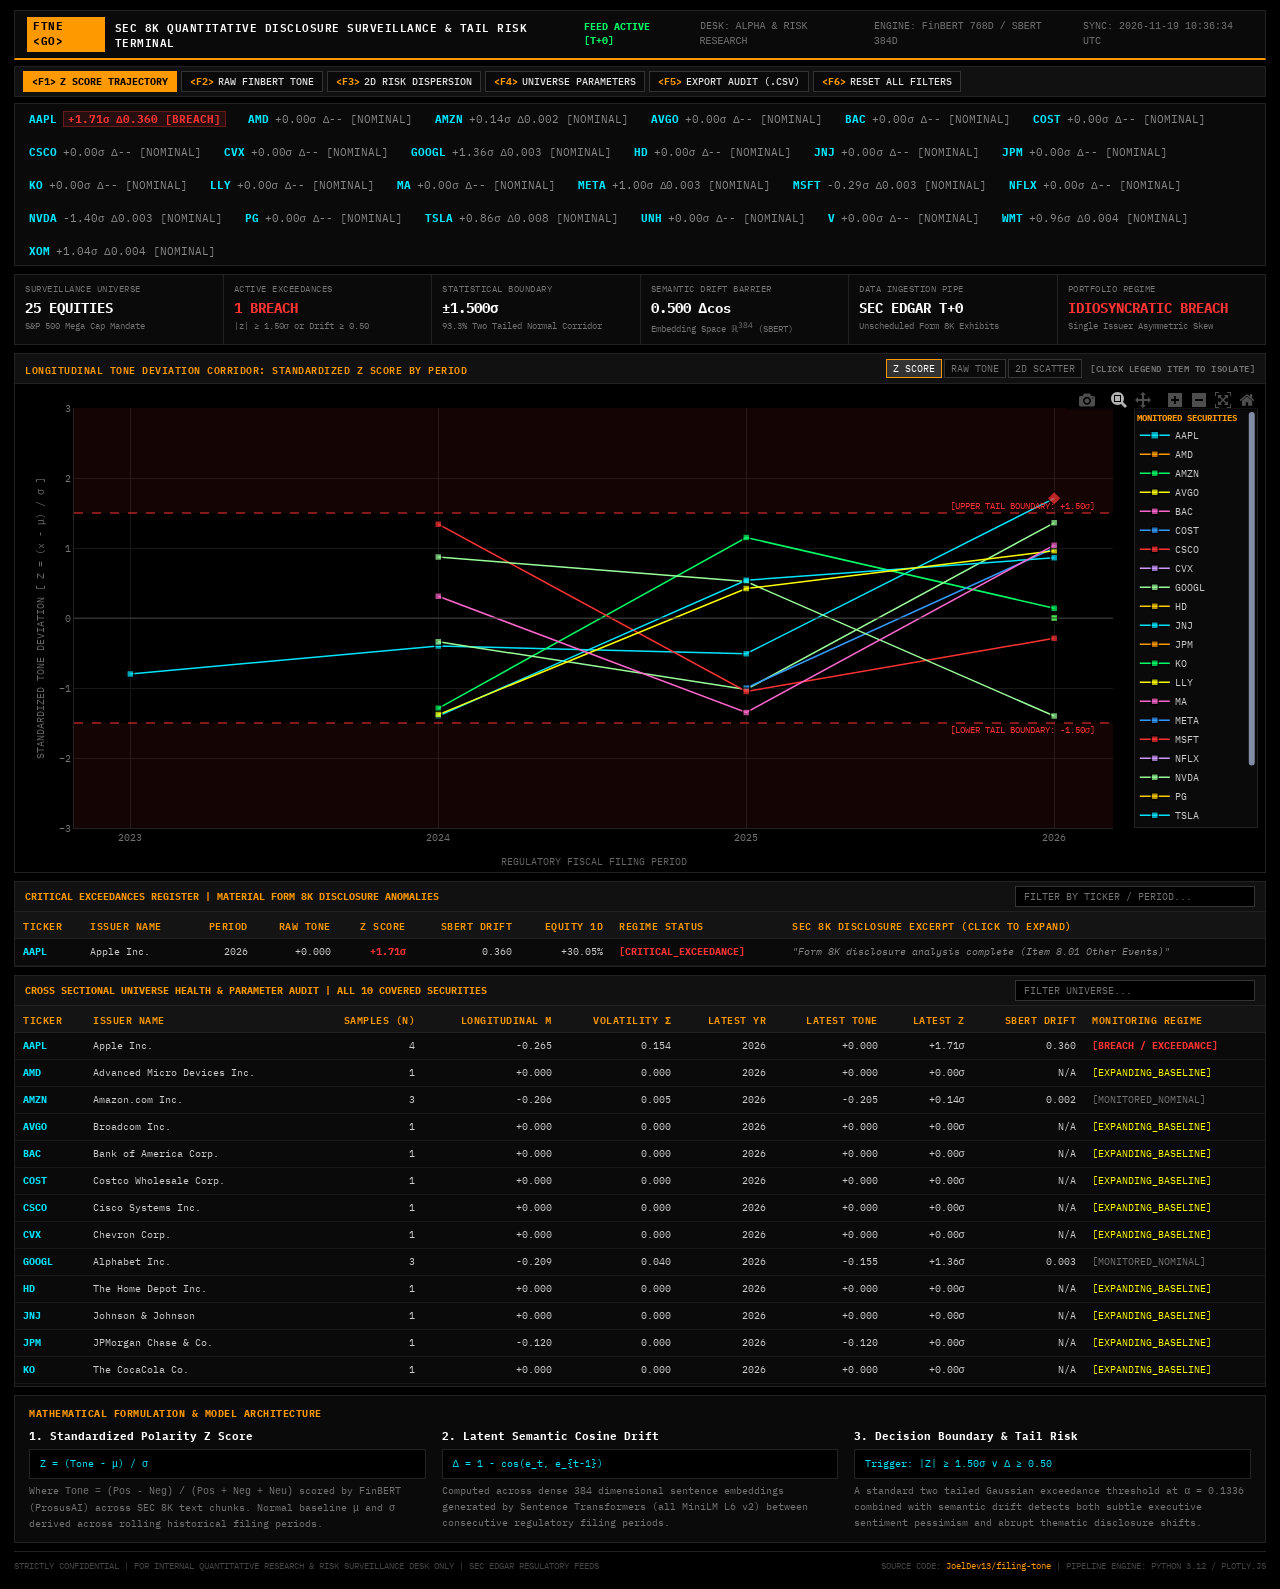
==== commit 69e7b619: "chore(data): auto update 8K tone scores and financial ground truth" ====
--- a/docs/index.html
+++ b/docs/index.html
@@ -526,7 +526,7 @@
         <span class="status-live">FEED ACTIVE [T+0]</span>
         <span>DESK: <code>ALPHA &amp; RISK RESEARCH</code></span>
         <span>ENGINE: <code>FinBERT 768D / SBERT 384D</code></span>
-        <span>SYNC: <code>2026-11-18 10:27:37 UTC</code></span>
+        <span>SYNC: <code>2026-11-19 10:36:34 UTC</code></span>
       </div>
     </header>
 
@@ -634,7 +634,7 @@
             </tr>
           </thead>
           <tbody>
-            <tr><td><span class='ticker-code'>AAPL</span></td><td>Apple Inc.</td><td class='num-col'>2026</td><td class='num-col'>+0.000</td><td class='num-col'><span class='tag-breach'>+1.71&sigma;</span></td><td class='num-col'>0.360</td><td class='num-col'>+29.85%</td><td><span class='tag-breach'>[CRITICAL_EXCEEDANCE]</span></td><td class='cell-snippet' onclick="openModal('AAPL', '2026', 'Form 8K disclosure analysis complete (Item 8.01 Other Events). No negative phrase exceeded polarity threshold')" title='Click to inspect full disclosure excerpt' style='cursor: pointer;'>"Form 8K disclosure analysis complete (Item 8.01 Other Events)"</td></tr>
+            <tr><td><span class='ticker-code'>AAPL</span></td><td>Apple Inc.</td><td class='num-col'>2026</td><td class='num-col'>+0.000</td><td class='num-col'><span class='tag-breach'>+1.71&sigma;</span></td><td class='num-col'>0.360</td><td class='num-col'>+30.05%</td><td><span class='tag-breach'>[CRITICAL_EXCEEDANCE]</span></td><td class='cell-snippet' onclick="openModal('AAPL', '2026', 'Form 8K disclosure analysis complete (Item 8.01 Other Events). No negative phrase exceeded polarity threshold')" title='Click to inspect full disclosure excerpt' style='cursor: pointer;'>"Form 8K disclosure analysis complete (Item 8.01 Other Events)"</td></tr>
           </tbody>
         </table>
         
@@ -718,17 +718,17 @@
     // Injected Chart Payloads
     const views = {
       zscore: {
-        traces: [{"name": "AAPL", "x": [2023, 2024, 2025, 2026], "y": [-0.8, -0.4, -0.51, 1.71], "customdata": [["N/A", "Form 8K disclosure analysis complete (Item 8.01 Other Events)", "N/A", "-0.388", "-0.265", "0.154"], ["0.003", "Form 8K disclosure analysis complete (Item 8.01 Other Events)", "N/A", "-0.327", "-0.265", "0.154"], ["0.004", "Form 8K disclosure analysis complete (Item 8.01 Other Events)", "N/A", "-0.343", "-0.265", "0.154"], ["0.360", "Form 8K disclosure analysis complete (Item 8.01 Other Events)", "+29.85%", "+0.000", "-0.265", "0.154"]], "mode": "lines+markers", "type": "scatter", "marker": {"size": [7, 7, 7, 11], "color": ["#00e5ff", "#00e5ff", "#00e5ff", "#ff3333"], "symbol": ["square", "square", "square", "diamond"], "line": {"color": "#000000", "width": 1.5}}, "line": {"color": "#00e5ff", "width": 1.5}, "hovertemplate": "<b>[%{fullData.name}]</b> PERIOD: <b>%{x}</b><br>------------------------------------<br>TONE Z SCORE    : <b>%{y:+.2f}&sigma;</b><br>RAW FINBERT TONE: <b>%{customdata[3]}</b><br>HISTORICAL MEAN &mu;: %{customdata[4]} | &sigma;: %{customdata[5]}<br>SBERT DRIFT     : <b>%{customdata[0]}</b><br>EQUITY 1D RET   : <b>%{customdata[2]}</b><br>------------------------------------<br>EXCERPT: <i>\"%{customdata[1]}\"</i><extra></extra>"}, {"name": "AMD", "x": [2026], "y": [0.0], "customdata": [["N/A", "No negative content detected", "N/A", "+0.000", "+0.000", "0.000"]], "mode": "lines+markers", "type": "scatter", "marker": {"size": [7], "color": ["#ff9900"], "symbol": ["square"], "line": {"color": "#000000", "width": 1.5}}, "line": {"color": "#ff9900", "width": 1.5}, "hovertemplate": "<b>[%{fullData.name}]</b> PERIOD: <b>%{x}</b><br>------------------------------------<br>TONE Z SCORE    : <b>%{y:+.2f}&sigma;</b><br>RAW FINBERT TONE: <b>%{customdata[3]}</b><br>HISTORICAL MEAN &mu;: %{customdata[4]} | &sigma;: %{customdata[5]}<br>SBERT DRIFT     : <b>%{customdata[0]}</b><br>EQUITY 1D RET   : <b>%{customdata[2]}</b><br>------------------------------------<br>EXCERPT: <i>\"%{customdata[1]}\"</i><extra></extra>"}, {"name": "AMZN", "x": [2024, 2025, 2026], "y": [-1.29, 1.15, 0.14], "customdata": [["N/A", "Form 8K disclosure analysis complete (Item 8.01 Other Events)", "N/A", "-0.212", "-0.206", "0.005"], ["0.001", "Form 8K disclosure analysis complete (Item 8.01 Other Events)", "N/A", "-0.200", "-0.206", "0.005"], ["0.002", "Form 8K disclosure analysis complete (Item 8.01 Other Events)", "N/A", "-0.205", "-0.206", "0.005"]], "mode": "lines+markers", "type": "scatter", "marker": {"size": [7, 7, 7], "color": ["#00ff66", "#00ff66", "#00ff66"], "symbol": ["square", "square", "square"], "line": {"color": "#000000", "width": 1.5}}, "line": {"color": "#00ff66", "width": 1.5}, "hovertemplate": "<b>[%{fullData.name}]</b> PERIOD: <b>%{x}</b><br>------------------------------------<br>TONE Z SCORE    : <b>%{y:+.2f}&sigma;</b><br>RAW FINBERT TONE: <b>%{customdata[3]}</b><br>HISTORICAL MEAN &mu;: %{customdata[4]} | &sigma;: %{customdata[5]}<br>SBERT DRIFT     : <b>%{customdata[0]}</b><br>EQUITY 1D RET   : <b>%{customdata[2]}</b><br>------------------------------------<br>EXCERPT: <i>\"%{customdata[1]}\"</i><extra></extra>"}, {"name": "AVGO", "x": [2026], "y": [0.0], "customdata": [["N/A", "No negative content detected", "N/A", "+0.000", "+0.000", "0.000"]], "mode": "lines+markers", "type": "scatter", "marker": {"size": [7], "color": ["#ffff00"], "symbol": ["square"], "line": {"color": "#000000", "width": 1.5}}, "line": {"color": "#ffff00", "width": 1.5}, "hovertemplate": "<b>[%{fullData.name}]</b> PERIOD: <b>%{x}</b><br>------------------------------------<br>TONE Z SCORE    : <b>%{y:+.2f}&sigma;</b><br>RAW FINBERT TONE: <b>%{customdata[3]}</b><br>HISTORICAL MEAN &mu;: %{customdata[4]} | &sigma;: %{customdata[5]}<br>SBERT DRIFT     : <b>%{customdata[0]}</b><br>EQUITY 1D RET   : <b>%{customdata[2]}</b><br>------------------------------------<br>EXCERPT: <i>\"%{customdata[1]}\"</i><extra></extra>"}, {"name": "BAC", "x": [2026], "y": [0.0], "customdata": [["N/A", "No negative content detected", "N/A", "+0.000", "+0.000", "0.000"]], "mode": "lines+markers", "type": "scatter", "marker": {"size": [7], "color": ["#ff66cc"], "symbol": ["square"], "line": {"color": "#000000", "width": 1.5}}, "line": {"color": "#ff66cc", "width": 1.5}, "hovertemplate": "<b>[%{fullData.name}]</b> PERIOD: <b>%{x}</b><br>------------------------------------<br>TONE Z SCORE    : <b>%{y:+.2f}&sigma;</b><br>RAW FINBERT TONE: <b>%{customdata[3]}</b><br>HISTORICAL MEAN &mu;: %{customdata[4]} | &sigma;: %{customdata[5]}<br>SBERT DRIFT     : <b>%{customdata[0]}</b><br>EQUITY 1D RET   : <b>%{customdata[2]}</b><br>------------------------------------<br>EXCERPT: <i>\"%{customdata[1]}\"</i><extra></extra>"}, {"name": "COST", "x": [2026], "y": [0.0], "customdata": [["N/A", "No negative content detected", "N/A", "+0.000", "+0.000", "0.000"]], "mode": "lines+markers", "type": "scatter", "marker": {"size": [7], "color": ["#3399ff"], "symbol": ["square"], "line": {"color": "#000000", "width": 1.5}}, "line": {"color": "#3399ff", "width": 1.5}, "hovertemplate": "<b>[%{fullData.name}]</b> PERIOD: <b>%{x}</b><br>------------------------------------<br>TONE Z SCORE    : <b>%{y:+.2f}&sigma;</b><br>RAW FINBERT TONE: <b>%{customdata[3]}</b><br>HISTORICAL MEAN &mu;: %{customdata[4]} | &sigma;: %{customdata[5]}<br>SBERT DRIFT     : <b>%{customdata[0]}</b><br>EQUITY 1D RET   : <b>%{customdata[2]}</b><br>------------------------------------<br>EXCERPT: <i>\"%{customdata[1]}\"</i><extra></extra>"}, {"name": "CSCO", "x": [2026], "y": [0.0], "customdata": [["N/A", "No negative content detected", "N/A", "+0.000", "+0.000", "0.000"]], "mode": "lines+markers", "type": "scatter", "marker": {"size": [7], "color": ["#ff3333"], "symbol": ["square"], "line": {"color": "#000000", "width": 1.5}}, "line": {"color": "#ff3333", "width": 1.5}, "hovertemplate": "<b>[%{fullData.name}]</b> PERIOD: <b>%{x}</b><br>------------------------------------<br>TONE Z SCORE    : <b>%{y:+.2f}&sigma;</b><br>RAW FINBERT TONE: <b>%{customdata[3]}</b><br>HISTORICAL MEAN &mu;: %{customdata[4]} | &sigma;: %{customdata[5]}<br>SBERT DRIFT     : <b>%{customdata[0]}</b><br>EQUITY 1D RET   : <b>%{customdata[2]}</b><br>------------------------------------<br>EXCERPT: <i>\"%{customdata[1]}\"</i><extra></extra>"}, {"name": "CVX", "x": [2026], "y": [0.0], "customdata": [["N/A", "No negative content detected", "N/A", "+0.000", "+0.000", "0.000"]], "mode": "lines+markers", "type": "scatter", "marker": {"size": [7], "color": ["#cc99ff"], "symbol": ["square"], "line": {"color": "#000000", "width": 1.5}}, "line": {"color": "#cc99ff", "width": 1.5}, "hovertemplate": "<b>[%{fullData.name}]</b> PERIOD: <b>%{x}</b><br>------------------------------------<br>TONE Z SCORE    : <b>%{y:+.2f}&sigma;</b><br>RAW FINBERT TONE: <b>%{customdata[3]}</b><br>HISTORICAL MEAN &mu;: %{customdata[4]} | &sigma;: %{customdata[5]}<br>SBERT DRIFT     : <b>%{customdata[0]}</b><br>EQUITY 1D RET   : <b>%{customdata[2]}</b><br>------------------------------------<br>EXCERPT: <i>\"%{customdata[1]}\"</i><extra></extra>"}, {"name": "GOOGL", "x": [2024, 2025, 2026], "y": [-0.34, -1.02, 1.36], "customdata": [["N/A", "Form 8K disclosure analysis complete (Item 8.01 Other Events)", "N/A", "-0.222", "-0.209", "0.040"], ["0.002", "Form 8K disclosure analysis complete (Item 8.01 Other Events)", "N/A", "-0.249", "-0.209", "0.040"], ["0.003", "Form 8K disclosure analysis complete (Item 8.01 Other Events)", "N/A", "-0.155", "-0.209", "0.040"]], "mode": "lines+markers", "type": "scatter", "marker": {"size": [7, 7, 7], "color": ["#99ff99", "#99ff99", "#99ff99"], "symbol": ["square", "square", "square"], "line": {"color": "#000000", "width": 1.5}}, "line": {"color": "#99ff99", "width": 1.5}, "hovertemplate": "<b>[%{fullData.name}]</b> PERIOD: <b>%{x}</b><br>------------------------------------<br>TONE Z SCORE    : <b>%{y:+.2f}&sigma;</b><br>RAW FINBERT TONE: <b>%{customdata[3]}</b><br>HISTORICAL MEAN &mu;: %{customdata[4]} | &sigma;: %{customdata[5]}<br>SBERT DRIFT     : <b>%{customdata[0]}</b><br>EQUITY 1D RET   : <b>%{customdata[2]}</b><br>------------------------------------<br>EXCERPT: <i>\"%{customdata[1]}\"</i><extra></extra>"}, {"name": "HD", "x": [2026], "y": [0.0], "customdata": [["N/A", "No negative content detected", "N/A", "+0.000", "+0.000", "0.000"]], "mode": "lines+markers", "type": "scatter", "marker": {"size": [7], "color": ["#ffcc00"], "symbol": ["square"], "line": {"color": "#000000", "width": 1.5}}, "line": {"color": "#ffcc00", "width": 1.5}, "hovertemplate": "<b>[%{fullData.name}]</b> PERIOD: <b>%{x}</b><br>------------------------------------<br>TONE Z SCORE    : <b>%{y:+.2f}&sigma;</b><br>RAW FINBERT TONE: <b>%{customdata[3]}</b><br>HISTORICAL MEAN &mu;: %{customdata[4]} | &sigma;: %{customdata[5]}<br>SBERT DRIFT     : <b>%{customdata[0]}</b><br>EQUITY 1D RET   : <b>%{customdata[2]}</b><br>------------------------------------<br>EXCERPT: <i>\"%{customdata[1]}\"</i><extra></extra>"}, {"name": "JNJ", "x": [2026], "y": [0.0], "customdata": [["N/A", "No negative content detected", "N/A", "+0.000", "+0.000", "0.000"]], "mode": "lines+markers", "type": "scatter", "marker": {"size": [7], "color": ["#00e5ff"], "symbol": ["square"], "line": {"color": "#000000", "width": 1.5}}, "line": {"color": "#00e5ff", "width": 1.5}, "hovertemplate": "<b>[%{fullData.name}]</b> PERIOD: <b>%{x}</b><br>------------------------------------<br>TONE Z SCORE    : <b>%{y:+.2f}&sigma;</b><br>RAW FINBERT TONE: <b>%{customdata[3]}</b><br>HISTORICAL MEAN &mu;: %{customdata[4]} | &sigma;: %{customdata[5]}<br>SBERT DRIFT     : <b>%{customdata[0]}</b><br>EQUITY 1D RET   : <b>%{customdata[2]}</b><br>------------------------------------<br>EXCERPT: <i>\"%{customdata[1]}\"</i><extra></extra>"}, {"name": "JPM", "x": [2026], "y": [0.0], "customdata": [["N/A", "Form 8K disclosure analysis complete (Item 8.01 Other Events)", "N/A", "-0.120", "-0.120", "0.000"]], "mode": "lines+markers", "type": "scatter", "marker": {"size": [7], "color": ["#ff9900"], "symbol": ["square"], "line": {"color": "#000000", "width": 1.5}}, "line": {"color": "#ff9900", "width": 1.5}, "hovertemplate": "<b>[%{fullData.name}]</b> PERIOD: <b>%{x}</b><br>------------------------------------<br>TONE Z SCORE    : <b>%{y:+.2f}&sigma;</b><br>RAW FINBERT TONE: <b>%{customdata[3]}</b><br>HISTORICAL MEAN &mu;: %{customdata[4]} | &sigma;: %{customdata[5]}<br>SBERT DRIFT     : <b>%{customdata[0]}</b><br>EQUITY 1D RET   : <b>%{customdata[2]}</b><br>------------------------------------<br>EXCERPT: <i>\"%{customdata[1]}\"</i><extra></extra>"}, {"name": "KO", "x": [2026], "y": [0.0], "customdata": [["N/A", "No negative content detected", "N/A", "+0.000", "+0.000", "0.000"]], "mode": "lines+markers", "type": "scatter", "marker": {"size": [7], "color": ["#00ff66"], "symbol": ["square"], "line": {"color": "#000000", "width": 1.5}}, "line": {"color": "#00ff66", "width": 1.5}, "hovertemplate": "<b>[%{fullData.name}]</b> PERIOD: <b>%{x}</b><br>------------------------------------<br>TONE Z SCORE    : <b>%{y:+.2f}&sigma;</b><br>RAW FINBERT TONE: <b>%{customdata[3]}</b><br>HISTORICAL MEAN &mu;: %{customdata[4]} | &sigma;: %{customdata[5]}<br>SBERT DRIFT     : <b>%{customdata[0]}</b><br>EQUITY 1D RET   : <b>%{customdata[2]}</b><br>------------------------------------<br>EXCERPT: <i>\"%{customdata[1]}\"</i><extra></extra>"}, {"name": "LLY", "x": [2026], "y": [0.0], "customdata": [["N/A", "No negative content detected", "N/A", "+0.000", "+0.000", "0.000"]], "mode": "lines+markers", "type": "scatter", "marker": {"size": [7], "color": ["#ffff00"], "symbol": ["square"], "line": {"color": "#000000", "width": 1.5}}, "line": {"color": "#ffff00", "width": 1.5}, "hovertemplate": "<b>[%{fullData.name}]</b> PERIOD: <b>%{x}</b><br>------------------------------------<br>TONE Z SCORE    : <b>%{y:+.2f}&sigma;</b><br>RAW FINBERT TONE: <b>%{customdata[3]}</b><br>HISTORICAL MEAN &mu;: %{customdata[4]} | &sigma;: %{customdata[5]}<br>SBERT DRIFT     : <b>%{customdata[0]}</b><br>EQUITY 1D RET   : <b>%{customdata[2]}</b><br>------------------------------------<br>EXCERPT: <i>\"%{customdata[1]}\"</i><extra></extra>"}, {"name": "MA", "x": [2026], "y": [0.0], "customdata": [["N/A", "No negative content detected", "N/A", "+0.000", "+0.000", "0.000"]], "mode": "lines+markers", "type": "scatter", "marker": {"size": [7], "color": ["#ff66cc"], "symbol": ["square"], "line": {"color": "#000000", "width": 1.5}}, "line": {"color": "#ff66cc", "width": 1.5}, "hovertemplate": "<b>[%{fullData.name}]</b> PERIOD: <b>%{x}</b><br>------------------------------------<br>TONE Z SCORE    : <b>%{y:+.2f}&sigma;</b><br>RAW FINBERT TONE: <b>%{customdata[3]}</b><br>HISTORICAL MEAN &mu;: %{customdata[4]} | &sigma;: %{customdata[5]}<br>SBERT DRIFT     : <b>%{customdata[0]}</b><br>EQUITY 1D RET   : <b>%{customdata[2]}</b><br>------------------------------------<br>EXCERPT: <i>\"%{customdata[1]}\"</i><extra></extra>"}, {"name": "META", "x": [2025, 2026], "y": [-1.0, 1.0], "customdata": [["N/A", "Form 8K disclosure analysis complete (Item 8.01 Other Events)", "N/A", "-0.312", "-0.308", "0.004"], ["0.003", "Form 8K disclosure analysis complete (Item 8.01 Other Events)", "N/A", "-0.304", "-0.308", "0.004"]], "mode": "lines+markers", "type": "scatter", "marker": {"size": [7, 7], "color": ["#3399ff", "#3399ff"], "symbol": ["square", "square"], "line": {"color": "#000000", "width": 1.5}}, "line": {"color": "#3399ff", "width": 1.5}, "hovertemplate": "<b>[%{fullData.name}]</b> PERIOD: <b>%{x}</b><br>------------------------------------<br>TONE Z SCORE    : <b>%{y:+.2f}&sigma;</b><br>RAW FINBERT TONE: <b>%{customdata[3]}</b><br>HISTORICAL MEAN &mu;: %{customdata[4]} | &sigma;: %{customdata[5]}<br>SBERT DRIFT     : <b>%{customdata[0]}</b><br>EQUITY 1D RET   : <b>%{customdata[2]}</b><br>------------------------------------<br>EXCERPT: <i>\"%{customdata[1]}\"</i><extra></extra>"}, {"name": "MSFT", "x": [2024, 2025, 2026], "y": [1.34, -1.05, -0.29], "customdata": [["N/A", "Form 8K disclosure analysis complete (Item 8.01 Other Events)", "N/A", "-0.116", "-0.151", "0.026"], ["0.003", "Form 8K disclosure analysis complete (Item 8.01 Other Events)", "N/A", "-0.179", "-0.151", "0.026"], ["0.003", "Form 8K disclosure analysis complete (Item 8.01 Other Events)", "N/A", "-0.159", "-0.151", "0.026"]], "mode": "lines+markers", "type": "scatter", "marker": {"size": [7, 7, 7], "color": ["#ff3333", "#ff3333", "#ff3333"], "symbol": ["square", "square", "square"], "line": {"color": "#000000", "width": 1.5}}, "line": {"color": "#ff3333", "width": 1.5}, "hovertemplate": "<b>[%{fullData.name}]</b> PERIOD: <b>%{x}</b><br>------------------------------------<br>TONE Z SCORE    : <b>%{y:+.2f}&sigma;</b><br>RAW FINBERT TONE: <b>%{customdata[3]}</b><br>HISTORICAL MEAN &mu;: %{customdata[4]} | &sigma;: %{customdata[5]}<br>SBERT DRIFT     : <b>%{customdata[0]}</b><br>EQUITY 1D RET   : <b>%{customdata[2]}</b><br>------------------------------------<br>EXCERPT: <i>\"%{customdata[1]}\"</i><extra></extra>"}, {"name": "NFLX", "x": [2026], "y": [0.0], "customdata": [["N/A", "No negative content detected", "N/A", "+0.000", "+0.000", "0.000"]], "mode": "lines+markers", "type": "scatter", "marker": {"size": [7], "color": ["#cc99ff"], "symbol": ["square"], "line": {"color": "#000000", "width": 1.5}}, "line": {"color": "#cc99ff", "width": 1.5}, "hovertemplate": "<b>[%{fullData.name}]</b> PERIOD: <b>%{x}</b><br>------------------------------------<br>TONE Z SCORE    : <b>%{y:+.2f}&sigma;</b><br>RAW FINBERT TONE: <b>%{customdata[3]}</b><br>HISTORICAL MEAN &mu;: %{customdata[4]} | &sigma;: %{customdata[5]}<br>SBERT DRIFT     : <b>%{customdata[0]}</b><br>EQUITY 1D RET   : <b>%{customdata[2]}</b><br>------------------------------------<br>EXCERPT: <i>\"%{customdata[1]}\"</i><extra></extra>"}, {"name": "NVDA", "x": [2024, 2025, 2026], "y": [0.87, 0.52, -1.4], "customdata": [["N/A", "Form 8K disclosure analysis complete (Item 8.01 Other Events)", "N/A", "-0.283", "-0.308", "0.029"], ["0.002", "Form 8K disclosure analysis complete (Item 8.01 Other Events)", "N/A", "-0.293", "-0.308", "0.029"], ["0.003", "Form 8K disclosure analysis complete (Item 8.01 Other Events)", "N/A", "-0.348", "-0.308", "0.029"]], "mode": "lines+markers", "type": "scatter", "marker": {"size": [7, 7, 7], "color": ["#99ff99", "#99ff99", "#99ff99"], "symbol": ["square", "square", "square"], "line": {"color": "#000000", "width": 1.5}}, "line": {"color": "#99ff99", "width": 1.5}, "hovertemplate": "<b>[%{fullData.name}]</b> PERIOD: <b>%{x}</b><br>------------------------------------<br>TONE Z SCORE    : <b>%{y:+.2f}&sigma;</b><br>RAW FINBERT TONE: <b>%{customdata[3]}</b><br>HISTORICAL MEAN &mu;: %{customdata[4]} | &sigma;: %{customdata[5]}<br>SBERT DRIFT     : <b>%{customdata[0]}</b><br>EQUITY 1D RET   : <b>%{customdata[2]}</b><br>------------------------------------<br>EXCERPT: <i>\"%{customdata[1]}\"</i><extra></extra>"}, {"name": "PG", "x": [2026], "y": [0.0], "customdata": [["N/A", "No negative content detected", "N/A", "+0.000", "+0.000", "0.000"]], "mode": "lines+markers", "type": "scatter", "marker": {"size": [7], "color": ["#ffcc00"], "symbol": ["square"], "line": {"color": "#000000", "width": 1.5}}, "line": {"color": "#ffcc00", "width": 1.5}, "hovertemplate": "<b>[%{fullData.name}]</b> PERIOD: <b>%{x}</b><br>------------------------------------<br>TONE Z SCORE    : <b>%{y:+.2f}&sigma;</b><br>RAW FINBERT TONE: <b>%{customdata[3]}</b><br>HISTORICAL MEAN &mu;: %{customdata[4]} | &sigma;: %{customdata[5]}<br>SBERT DRIFT     : <b>%{customdata[0]}</b><br>EQUITY 1D RET   : <b>%{customdata[2]}</b><br>------------------------------------<br>EXCERPT: <i>\"%{customdata[1]}\"</i><extra></extra>"}, {"name": "TSLA", "x": [2024, 2025, 2026], "y": [-1.4, 0.54, 0.86], "customdata": [["N/A", "Form 8K disclosure analysis complete (Item 8.01 Other Events)", "N/A", "-0.195", "-0.173", "0.016"], ["0.002", "Form 8K disclosure analysis complete (Item 8.01 Other Events)", "N/A", "-0.164", "-0.173", "0.016"], ["0.008", "Form 8K disclosure analysis complete (Item 8.01 Other Events)", "N/A", "-0.159", "-0.173", "0.016"]], "mode": "lines+markers", "type": "scatter", "marker": {"size": [7, 7, 7], "color": ["#00e5ff", "#00e5ff", "#00e5ff"], "symbol": ["square", "square", "square"], "line": {"color": "#000000", "width": 1.5}}, "line": {"color": "#00e5ff", "width": 1.5}, "hovertemplate": "<b>[%{fullData.name}]</b> PERIOD: <b>%{x}</b><br>------------------------------------<br>TONE Z SCORE    : <b>%{y:+.2f}&sigma;</b><br>RAW FINBERT TONE: <b>%{customdata[3]}</b><br>HISTORICAL MEAN &mu;: %{customdata[4]} | &sigma;: %{customdata[5]}<br>SBERT DRIFT     : <b>%{customdata[0]}</b><br>EQUITY 1D RET   : <b>%{customdata[2]}</b><br>------------------------------------<br>EXCERPT: <i>\"%{customdata[1]}\"</i><extra></extra>"}, {"name": "UNH", "x": [2026], "y": [0.0], "customdata": [["N/A", "No negative content detected", "N/A", "+0.000", "+0.000", "0.000"]], "mode": "lines+markers", "type": "scatter", "marker": {"size": [7], "color": ["#ff9900"], "symbol": ["square"], "line": {"color": "#000000", "width": 1.5}}, "line": {"color": "#ff9900", "width": 1.5}, "hovertemplate": "<b>[%{fullData.name}]</b> PERIOD: <b>%{x}</b><br>------------------------------------<br>TONE Z SCORE    : <b>%{y:+.2f}&sigma;</b><br>RAW FINBERT TONE: <b>%{customdata[3]}</b><br>HISTORICAL MEAN &mu;: %{customdata[4]} | &sigma;: %{customdata[5]}<br>SBERT DRIFT     : <b>%{customdata[0]}</b><br>EQUITY 1D RET   : <b>%{customdata[2]}</b><br>------------------------------------<br>EXCERPT: <i>\"%{customdata[1]}\"</i><extra></extra>"}, {"name": "V", "x": [2026], "y": [0.0], "customdata": [["N/A", "No negative content detected", "N/A", "+0.000", "+0.000", "0.000"]], "mode": "lines+markers", "type": "scatter", "marker": {"size": [7], "color": ["#00ff66"], "symbol": ["square"], "line": {"color": "#000000", "width": 1.5}}, "line": {"color": "#00ff66", "width": 1.5}, "hovertemplate": "<b>[%{fullData.name}]</b> PERIOD: <b>%{x}</b><br>------------------------------------<br>TONE Z SCORE    : <b>%{y:+.2f}&sigma;</b><br>RAW FINBERT TONE: <b>%{customdata[3]}</b><br>HISTORICAL MEAN &mu;: %{customdata[4]} | &sigma;: %{customdata[5]}<br>SBERT DRIFT     : <b>%{customdata[0]}</b><br>EQUITY 1D RET   : <b>%{customdata[2]}</b><br>------------------------------------<br>EXCERPT: <i>\"%{customdata[1]}\"</i><extra></extra>"}, {"name": "WMT", "x": [2024, 2025, 2026], "y": [-1.38, 0.42, 0.96], "customdata": [["N/A", "Form 8K disclosure analysis complete (Item 8.01 Other Events)", "N/A", "-0.185", "-0.159", "0.019"], ["0.003", "Form 8K disclosure analysis complete (Item 8.01 Other Events)", "N/A", "-0.151", "-0.159", "0.019"], ["0.004", "Form 8K disclosure analysis complete (Item 8.01 Other Events)", "N/A", "-0.141", "-0.159", "0.019"]], "mode": "lines+markers", "type": "scatter", "marker": {"size": [7, 7, 7], "color": ["#ffff00", "#ffff00", "#ffff00"], "symbol": ["square", "square", "square"], "line": {"color": "#000000", "width": 1.5}}, "line": {"color": "#ffff00", "width": 1.5}, "hovertemplate": "<b>[%{fullData.name}]</b> PERIOD: <b>%{x}</b><br>------------------------------------<br>TONE Z SCORE    : <b>%{y:+.2f}&sigma;</b><br>RAW FINBERT TONE: <b>%{customdata[3]}</b><br>HISTORICAL MEAN &mu;: %{customdata[4]} | &sigma;: %{customdata[5]}<br>SBERT DRIFT     : <b>%{customdata[0]}</b><br>EQUITY 1D RET   : <b>%{customdata[2]}</b><br>------------------------------------<br>EXCERPT: <i>\"%{customdata[1]}\"</i><extra></extra>"}, {"name": "XOM", "x": [2024, 2025, 2026], "y": [0.31, -1.35, 1.04], "customdata": [["N/A", "Form 8K disclosure analysis complete (Item 8.01 Other Events)", "N/A", "-0.063", "-0.070", "0.022"], ["0.002", "Form 8K disclosure analysis complete (Item 8.01 Other Events)", "N/A", "-0.099", "-0.070", "0.022"], ["0.004", "Form 8K disclosure analysis complete (Item 8.01 Other Events)", "N/A", "-0.047", "-0.070", "0.022"]], "mode": "lines+markers", "type": "scatter", "marker": {"size": [7, 7, 7], "color": ["#ff66cc", "#ff66cc", "#ff66cc"], "symbol": ["square", "square", "square"], "line": {"color": "#000000", "width": 1.5}}, "line": {"color": "#ff66cc", "width": 1.5}, "hovertemplate": "<b>[%{fullData.name}]</b> PERIOD: <b>%{x}</b><br>------------------------------------<br>TONE Z SCORE    : <b>%{y:+.2f}&sigma;</b><br>RAW FINBERT TONE: <b>%{customdata[3]}</b><br>HISTORICAL MEAN &mu;: %{customdata[4]} | &sigma;: %{customdata[5]}<br>SBERT DRIFT     : <b>%{customdata[0]}</b><br>EQUITY 1D RET   : <b>%{customdata[2]}</b><br>------------------------------------<br>EXCERPT: <i>\"%{customdata[1]}\"</i><extra></extra>"}],
+        traces: [{"name": "AAPL", "x": [2023, 2024, 2025, 2026], "y": [-0.8, -0.4, -0.51, 1.71], "customdata": [["N/A", "Form 8K disclosure analysis complete (Item 8.01 Other Events)", "N/A", "-0.388", "-0.265", "0.154"], ["0.003", "Form 8K disclosure analysis complete (Item 8.01 Other Events)", "N/A", "-0.327", "-0.265", "0.154"], ["0.004", "Form 8K disclosure analysis complete (Item 8.01 Other Events)", "N/A", "-0.343", "-0.265", "0.154"], ["0.360", "Form 8K disclosure analysis complete (Item 8.01 Other Events)", "+30.05%", "+0.000", "-0.265", "0.154"]], "mode": "lines+markers", "type": "scatter", "marker": {"size": [7, 7, 7, 11], "color": ["#00e5ff", "#00e5ff", "#00e5ff", "#ff3333"], "symbol": ["square", "square", "square", "diamond"], "line": {"color": "#000000", "width": 1.5}}, "line": {"color": "#00e5ff", "width": 1.5}, "hovertemplate": "<b>[%{fullData.name}]</b> PERIOD: <b>%{x}</b><br>------------------------------------<br>TONE Z SCORE    : <b>%{y:+.2f}&sigma;</b><br>RAW FINBERT TONE: <b>%{customdata[3]}</b><br>HISTORICAL MEAN &mu;: %{customdata[4]} | &sigma;: %{customdata[5]}<br>SBERT DRIFT     : <b>%{customdata[0]}</b><br>EQUITY 1D RET   : <b>%{customdata[2]}</b><br>------------------------------------<br>EXCERPT: <i>\"%{customdata[1]}\"</i><extra></extra>"}, {"name": "AMD", "x": [2026], "y": [0.0], "customdata": [["N/A", "No negative content detected", "N/A", "+0.000", "+0.000", "0.000"]], "mode": "lines+markers", "type": "scatter", "marker": {"size": [7], "color": ["#ff9900"], "symbol": ["square"], "line": {"color": "#000000", "width": 1.5}}, "line": {"color": "#ff9900", "width": 1.5}, "hovertemplate": "<b>[%{fullData.name}]</b> PERIOD: <b>%{x}</b><br>------------------------------------<br>TONE Z SCORE    : <b>%{y:+.2f}&sigma;</b><br>RAW FINBERT TONE: <b>%{customdata[3]}</b><br>HISTORICAL MEAN &mu;: %{customdata[4]} | &sigma;: %{customdata[5]}<br>SBERT DRIFT     : <b>%{customdata[0]}</b><br>EQUITY 1D RET   : <b>%{customdata[2]}</b><br>------------------------------------<br>EXCERPT: <i>\"%{customdata[1]}\"</i><extra></extra>"}, {"name": "AMZN", "x": [2024, 2025, 2026], "y": [-1.29, 1.15, 0.14], "customdata": [["N/A", "Form 8K disclosure analysis complete (Item 8.01 Other Events)", "N/A", "-0.212", "-0.206", "0.005"], ["0.001", "Form 8K disclosure analysis complete (Item 8.01 Other Events)", "N/A", "-0.200", "-0.206", "0.005"], ["0.002", "Form 8K disclosure analysis complete (Item 8.01 Other Events)", "N/A", "-0.205", "-0.206", "0.005"]], "mode": "lines+markers", "type": "scatter", "marker": {"size": [7, 7, 7], "color": ["#00ff66", "#00ff66", "#00ff66"], "symbol": ["square", "square", "square"], "line": {"color": "#000000", "width": 1.5}}, "line": {"color": "#00ff66", "width": 1.5}, "hovertemplate": "<b>[%{fullData.name}]</b> PERIOD: <b>%{x}</b><br>------------------------------------<br>TONE Z SCORE    : <b>%{y:+.2f}&sigma;</b><br>RAW FINBERT TONE: <b>%{customdata[3]}</b><br>HISTORICAL MEAN &mu;: %{customdata[4]} | &sigma;: %{customdata[5]}<br>SBERT DRIFT     : <b>%{customdata[0]}</b><br>EQUITY 1D RET   : <b>%{customdata[2]}</b><br>------------------------------------<br>EXCERPT: <i>\"%{customdata[1]}\"</i><extra></extra>"}, {"name": "AVGO", "x": [2026], "y": [0.0], "customdata": [["N/A", "No negative content detected", "N/A", "+0.000", "+0.000", "0.000"]], "mode": "lines+markers", "type": "scatter", "marker": {"size": [7], "color": ["#ffff00"], "symbol": ["square"], "line": {"color": "#000000", "width": 1.5}}, "line": {"color": "#ffff00", "width": 1.5}, "hovertemplate": "<b>[%{fullData.name}]</b> PERIOD: <b>%{x}</b><br>------------------------------------<br>TONE Z SCORE    : <b>%{y:+.2f}&sigma;</b><br>RAW FINBERT TONE: <b>%{customdata[3]}</b><br>HISTORICAL MEAN &mu;: %{customdata[4]} | &sigma;: %{customdata[5]}<br>SBERT DRIFT     : <b>%{customdata[0]}</b><br>EQUITY 1D RET   : <b>%{customdata[2]}</b><br>------------------------------------<br>EXCERPT: <i>\"%{customdata[1]}\"</i><extra></extra>"}, {"name": "BAC", "x": [2026], "y": [0.0], "customdata": [["N/A", "No negative content detected", "N/A", "+0.000", "+0.000", "0.000"]], "mode": "lines+markers", "type": "scatter", "marker": {"size": [7], "color": ["#ff66cc"], "symbol": ["square"], "line": {"color": "#000000", "width": 1.5}}, "line": {"color": "#ff66cc", "width": 1.5}, "hovertemplate": "<b>[%{fullData.name}]</b> PERIOD: <b>%{x}</b><br>------------------------------------<br>TONE Z SCORE    : <b>%{y:+.2f}&sigma;</b><br>RAW FINBERT TONE: <b>%{customdata[3]}</b><br>HISTORICAL MEAN &mu;: %{customdata[4]} | &sigma;: %{customdata[5]}<br>SBERT DRIFT     : <b>%{customdata[0]}</b><br>EQUITY 1D RET   : <b>%{customdata[2]}</b><br>------------------------------------<br>EXCERPT: <i>\"%{customdata[1]}\"</i><extra></extra>"}, {"name": "COST", "x": [2026], "y": [0.0], "customdata": [["N/A", "No negative content detected", "N/A", "+0.000", "+0.000", "0.000"]], "mode": "lines+markers", "type": "scatter", "marker": {"size": [7], "color": ["#3399ff"], "symbol": ["square"], "line": {"color": "#000000", "width": 1.5}}, "line": {"color": "#3399ff", "width": 1.5}, "hovertemplate": "<b>[%{fullData.name}]</b> PERIOD: <b>%{x}</b><br>------------------------------------<br>TONE Z SCORE    : <b>%{y:+.2f}&sigma;</b><br>RAW FINBERT TONE: <b>%{customdata[3]}</b><br>HISTORICAL MEAN &mu;: %{customdata[4]} | &sigma;: %{customdata[5]}<br>SBERT DRIFT     : <b>%{customdata[0]}</b><br>EQUITY 1D RET   : <b>%{customdata[2]}</b><br>------------------------------------<br>EXCERPT: <i>\"%{customdata[1]}\"</i><extra></extra>"}, {"name": "CSCO", "x": [2026], "y": [0.0], "customdata": [["N/A", "No negative content detected", "N/A", "+0.000", "+0.000", "0.000"]], "mode": "lines+markers", "type": "scatter", "marker": {"size": [7], "color": ["#ff3333"], "symbol": ["square"], "line": {"color": "#000000", "width": 1.5}}, "line": {"color": "#ff3333", "width": 1.5}, "hovertemplate": "<b>[%{fullData.name}]</b> PERIOD: <b>%{x}</b><br>------------------------------------<br>TONE Z SCORE    : <b>%{y:+.2f}&sigma;</b><br>RAW FINBERT TONE: <b>%{customdata[3]}</b><br>HISTORICAL MEAN &mu;: %{customdata[4]} | &sigma;: %{customdata[5]}<br>SBERT DRIFT     : <b>%{customdata[0]}</b><br>EQUITY 1D RET   : <b>%{customdata[2]}</b><br>------------------------------------<br>EXCERPT: <i>\"%{customdata[1]}\"</i><extra></extra>"}, {"name": "CVX", "x": [2026], "y": [0.0], "customdata": [["N/A", "No negative content detected", "N/A", "+0.000", "+0.000", "0.000"]], "mode": "lines+markers", "type": "scatter", "marker": {"size": [7], "color": ["#cc99ff"], "symbol": ["square"], "line": {"color": "#000000", "width": 1.5}}, "line": {"color": "#cc99ff", "width": 1.5}, "hovertemplate": "<b>[%{fullData.name}]</b> PERIOD: <b>%{x}</b><br>------------------------------------<br>TONE Z SCORE    : <b>%{y:+.2f}&sigma;</b><br>RAW FINBERT TONE: <b>%{customdata[3]}</b><br>HISTORICAL MEAN &mu;: %{customdata[4]} | &sigma;: %{customdata[5]}<br>SBERT DRIFT     : <b>%{customdata[0]}</b><br>EQUITY 1D RET   : <b>%{customdata[2]}</b><br>------------------------------------<br>EXCERPT: <i>\"%{customdata[1]}\"</i><extra></extra>"}, {"name": "GOOGL", "x": [2024, 2025, 2026], "y": [-0.34, -1.02, 1.36], "customdata": [["N/A", "Form 8K disclosure analysis complete (Item 8.01 Other Events)", "N/A", "-0.222", "-0.209", "0.040"], ["0.002", "Form 8K disclosure analysis complete (Item 8.01 Other Events)", "N/A", "-0.249", "-0.209", "0.040"], ["0.003", "Form 8K disclosure analysis complete (Item 8.01 Other Events)", "N/A", "-0.155", "-0.209", "0.040"]], "mode": "lines+markers", "type": "scatter", "marker": {"size": [7, 7, 7], "color": ["#99ff99", "#99ff99", "#99ff99"], "symbol": ["square", "square", "square"], "line": {"color": "#000000", "width": 1.5}}, "line": {"color": "#99ff99", "width": 1.5}, "hovertemplate": "<b>[%{fullData.name}]</b> PERIOD: <b>%{x}</b><br>------------------------------------<br>TONE Z SCORE    : <b>%{y:+.2f}&sigma;</b><br>RAW FINBERT TONE: <b>%{customdata[3]}</b><br>HISTORICAL MEAN &mu;: %{customdata[4]} | &sigma;: %{customdata[5]}<br>SBERT DRIFT     : <b>%{customdata[0]}</b><br>EQUITY 1D RET   : <b>%{customdata[2]}</b><br>------------------------------------<br>EXCERPT: <i>\"%{customdata[1]}\"</i><extra></extra>"}, {"name": "HD", "x": [2026], "y": [0.0], "customdata": [["N/A", "No negative content detected", "N/A", "+0.000", "+0.000", "0.000"]], "mode": "lines+markers", "type": "scatter", "marker": {"size": [7], "color": ["#ffcc00"], "symbol": ["square"], "line": {"color": "#000000", "width": 1.5}}, "line": {"color": "#ffcc00", "width": 1.5}, "hovertemplate": "<b>[%{fullData.name}]</b> PERIOD: <b>%{x}</b><br>------------------------------------<br>TONE Z SCORE    : <b>%{y:+.2f}&sigma;</b><br>RAW FINBERT TONE: <b>%{customdata[3]}</b><br>HISTORICAL MEAN &mu;: %{customdata[4]} | &sigma;: %{customdata[5]}<br>SBERT DRIFT     : <b>%{customdata[0]}</b><br>EQUITY 1D RET   : <b>%{customdata[2]}</b><br>------------------------------------<br>EXCERPT: <i>\"%{customdata[1]}\"</i><extra></extra>"}, {"name": "JNJ", "x": [2026], "y": [0.0], "customdata": [["N/A", "No negative content detected", "N/A", "+0.000", "+0.000", "0.000"]], "mode": "lines+markers", "type": "scatter", "marker": {"size": [7], "color": ["#00e5ff"], "symbol": ["square"], "line": {"color": "#000000", "width": 1.5}}, "line": {"color": "#00e5ff", "width": 1.5}, "hovertemplate": "<b>[%{fullData.name}]</b> PERIOD: <b>%{x}</b><br>------------------------------------<br>TONE Z SCORE    : <b>%{y:+.2f}&sigma;</b><br>RAW FINBERT TONE: <b>%{customdata[3]}</b><br>HISTORICAL MEAN &mu;: %{customdata[4]} | &sigma;: %{customdata[5]}<br>SBERT DRIFT     : <b>%{customdata[0]}</b><br>EQUITY 1D RET   : <b>%{customdata[2]}</b><br>------------------------------------<br>EXCERPT: <i>\"%{customdata[1]}\"</i><extra></extra>"}, {"name": "JPM", "x": [2026], "y": [0.0], "customdata": [["N/A", "Form 8K disclosure analysis complete (Item 8.01 Other Events)", "N/A", "-0.120", "-0.120", "0.000"]], "mode": "lines+markers", "type": "scatter", "marker": {"size": [7], "color": ["#ff9900"], "symbol": ["square"], "line": {"color": "#000000", "width": 1.5}}, "line": {"color": "#ff9900", "width": 1.5}, "hovertemplate": "<b>[%{fullData.name}]</b> PERIOD: <b>%{x}</b><br>------------------------------------<br>TONE Z SCORE    : <b>%{y:+.2f}&sigma;</b><br>RAW FINBERT TONE: <b>%{customdata[3]}</b><br>HISTORICAL MEAN &mu;: %{customdata[4]} | &sigma;: %{customdata[5]}<br>SBERT DRIFT     : <b>%{customdata[0]}</b><br>EQUITY 1D RET   : <b>%{customdata[2]}</b><br>------------------------------------<br>EXCERPT: <i>\"%{customdata[1]}\"</i><extra></extra>"}, {"name": "KO", "x": [2026], "y": [0.0], "customdata": [["N/A", "No negative content detected", "N/A", "+0.000", "+0.000", "0.000"]], "mode": "lines+markers", "type": "scatter", "marker": {"size": [7], "color": ["#00ff66"], "symbol": ["square"], "line": {"color": "#000000", "width": 1.5}}, "line": {"color": "#00ff66", "width": 1.5}, "hovertemplate": "<b>[%{fullData.name}]</b> PERIOD: <b>%{x}</b><br>------------------------------------<br>TONE Z SCORE    : <b>%{y:+.2f}&sigma;</b><br>RAW FINBERT TONE: <b>%{customdata[3]}</b><br>HISTORICAL MEAN &mu;: %{customdata[4]} | &sigma;: %{customdata[5]}<br>SBERT DRIFT     : <b>%{customdata[0]}</b><br>EQUITY 1D RET   : <b>%{customdata[2]}</b><br>------------------------------------<br>EXCERPT: <i>\"%{customdata[1]}\"</i><extra></extra>"}, {"name": "LLY", "x": [2026], "y": [0.0], "customdata": [["N/A", "No negative content detected", "N/A", "+0.000", "+0.000", "0.000"]], "mode": "lines+markers", "type": "scatter", "marker": {"size": [7], "color": ["#ffff00"], "symbol": ["square"], "line": {"color": "#000000", "width": 1.5}}, "line": {"color": "#ffff00", "width": 1.5}, "hovertemplate": "<b>[%{fullData.name}]</b> PERIOD: <b>%{x}</b><br>------------------------------------<br>TONE Z SCORE    : <b>%{y:+.2f}&sigma;</b><br>RAW FINBERT TONE: <b>%{customdata[3]}</b><br>HISTORICAL MEAN &mu;: %{customdata[4]} | &sigma;: %{customdata[5]}<br>SBERT DRIFT     : <b>%{customdata[0]}</b><br>EQUITY 1D RET   : <b>%{customdata[2]}</b><br>------------------------------------<br>EXCERPT: <i>\"%{customdata[1]}\"</i><extra></extra>"}, {"name": "MA", "x": [2026], "y": [0.0], "customdata": [["N/A", "No negative content detected", "N/A", "+0.000", "+0.000", "0.000"]], "mode": "lines+markers", "type": "scatter", "marker": {"size": [7], "color": ["#ff66cc"], "symbol": ["square"], "line": {"color": "#000000", "width": 1.5}}, "line": {"color": "#ff66cc", "width": 1.5}, "hovertemplate": "<b>[%{fullData.name}]</b> PERIOD: <b>%{x}</b><br>------------------------------------<br>TONE Z SCORE    : <b>%{y:+.2f}&sigma;</b><br>RAW FINBERT TONE: <b>%{customdata[3]}</b><br>HISTORICAL MEAN &mu;: %{customdata[4]} | &sigma;: %{customdata[5]}<br>SBERT DRIFT     : <b>%{customdata[0]}</b><br>EQUITY 1D RET   : <b>%{customdata[2]}</b><br>------------------------------------<br>EXCERPT: <i>\"%{customdata[1]}\"</i><extra></extra>"}, {"name": "META", "x": [2025, 2026], "y": [-1.0, 1.0], "customdata": [["N/A", "Form 8K disclosure analysis complete (Item 8.01 Other Events)", "N/A", "-0.312", "-0.308", "0.004"], ["0.003", "Form 8K disclosure analysis complete (Item 8.01 Other Events)", "N/A", "-0.304", "-0.308", "0.004"]], "mode": "lines+markers", "type": "scatter", "marker": {"size": [7, 7], "color": ["#3399ff", "#3399ff"], "symbol": ["square", "square"], "line": {"color": "#000000", "width": 1.5}}, "line": {"color": "#3399ff", "width": 1.5}, "hovertemplate": "<b>[%{fullData.name}]</b> PERIOD: <b>%{x}</b><br>------------------------------------<br>TONE Z SCORE    : <b>%{y:+.2f}&sigma;</b><br>RAW FINBERT TONE: <b>%{customdata[3]}</b><br>HISTORICAL MEAN &mu;: %{customdata[4]} | &sigma;: %{customdata[5]}<br>SBERT DRIFT     : <b>%{customdata[0]}</b><br>EQUITY 1D RET   : <b>%{customdata[2]}</b><br>------------------------------------<br>EXCERPT: <i>\"%{customdata[1]}\"</i><extra></extra>"}, {"name": "MSFT", "x": [2024, 2025, 2026], "y": [1.34, -1.05, -0.29], "customdata": [["N/A", "Form 8K disclosure analysis complete (Item 8.01 Other Events)", "N/A", "-0.116", "-0.151", "0.026"], ["0.003", "Form 8K disclosure analysis complete (Item 8.01 Other Events)", "N/A", "-0.179", "-0.151", "0.026"], ["0.003", "Form 8K disclosure analysis complete (Item 8.01 Other Events)", "N/A", "-0.159", "-0.151", "0.026"]], "mode": "lines+markers", "type": "scatter", "marker": {"size": [7, 7, 7], "color": ["#ff3333", "#ff3333", "#ff3333"], "symbol": ["square", "square", "square"], "line": {"color": "#000000", "width": 1.5}}, "line": {"color": "#ff3333", "width": 1.5}, "hovertemplate": "<b>[%{fullData.name}]</b> PERIOD: <b>%{x}</b><br>------------------------------------<br>TONE Z SCORE    : <b>%{y:+.2f}&sigma;</b><br>RAW FINBERT TONE: <b>%{customdata[3]}</b><br>HISTORICAL MEAN &mu;: %{customdata[4]} | &sigma;: %{customdata[5]}<br>SBERT DRIFT     : <b>%{customdata[0]}</b><br>EQUITY 1D RET   : <b>%{customdata[2]}</b><br>------------------------------------<br>EXCERPT: <i>\"%{customdata[1]}\"</i><extra></extra>"}, {"name": "NFLX", "x": [2026], "y": [0.0], "customdata": [["N/A", "No negative content detected", "N/A", "+0.000", "+0.000", "0.000"]], "mode": "lines+markers", "type": "scatter", "marker": {"size": [7], "color": ["#cc99ff"], "symbol": ["square"], "line": {"color": "#000000", "width": 1.5}}, "line": {"color": "#cc99ff", "width": 1.5}, "hovertemplate": "<b>[%{fullData.name}]</b> PERIOD: <b>%{x}</b><br>------------------------------------<br>TONE Z SCORE    : <b>%{y:+.2f}&sigma;</b><br>RAW FINBERT TONE: <b>%{customdata[3]}</b><br>HISTORICAL MEAN &mu;: %{customdata[4]} | &sigma;: %{customdata[5]}<br>SBERT DRIFT     : <b>%{customdata[0]}</b><br>EQUITY 1D RET   : <b>%{customdata[2]}</b><br>------------------------------------<br>EXCERPT: <i>\"%{customdata[1]}\"</i><extra></extra>"}, {"name": "NVDA", "x": [2024, 2025, 2026], "y": [0.87, 0.52, -1.4], "customdata": [["N/A", "Form 8K disclosure analysis complete (Item 8.01 Other Events)", "N/A", "-0.283", "-0.308", "0.029"], ["0.002", "Form 8K disclosure analysis complete (Item 8.01 Other Events)", "N/A", "-0.293", "-0.308", "0.029"], ["0.003", "Form 8K disclosure analysis complete (Item 8.01 Other Events)", "N/A", "-0.348", "-0.308", "0.029"]], "mode": "lines+markers", "type": "scatter", "marker": {"size": [7, 7, 7], "color": ["#99ff99", "#99ff99", "#99ff99"], "symbol": ["square", "square", "square"], "line": {"color": "#000000", "width": 1.5}}, "line": {"color": "#99ff99", "width": 1.5}, "hovertemplate": "<b>[%{fullData.name}]</b> PERIOD: <b>%{x}</b><br>------------------------------------<br>TONE Z SCORE    : <b>%{y:+.2f}&sigma;</b><br>RAW FINBERT TONE: <b>%{customdata[3]}</b><br>HISTORICAL MEAN &mu;: %{customdata[4]} | &sigma;: %{customdata[5]}<br>SBERT DRIFT     : <b>%{customdata[0]}</b><br>EQUITY 1D RET   : <b>%{customdata[2]}</b><br>------------------------------------<br>EXCERPT: <i>\"%{customdata[1]}\"</i><extra></extra>"}, {"name": "PG", "x": [2026], "y": [0.0], "customdata": [["N/A", "No negative content detected", "N/A", "+0.000", "+0.000", "0.000"]], "mode": "lines+markers", "type": "scatter", "marker": {"size": [7], "color": ["#ffcc00"], "symbol": ["square"], "line": {"color": "#000000", "width": 1.5}}, "line": {"color": "#ffcc00", "width": 1.5}, "hovertemplate": "<b>[%{fullData.name}]</b> PERIOD: <b>%{x}</b><br>------------------------------------<br>TONE Z SCORE    : <b>%{y:+.2f}&sigma;</b><br>RAW FINBERT TONE: <b>%{customdata[3]}</b><br>HISTORICAL MEAN &mu;: %{customdata[4]} | &sigma;: %{customdata[5]}<br>SBERT DRIFT     : <b>%{customdata[0]}</b><br>EQUITY 1D RET   : <b>%{customdata[2]}</b><br>------------------------------------<br>EXCERPT: <i>\"%{customdata[1]}\"</i><extra></extra>"}, {"name": "TSLA", "x": [2024, 2025, 2026], "y": [-1.4, 0.54, 0.86], "customdata": [["N/A", "Form 8K disclosure analysis complete (Item 8.01 Other Events)", "N/A", "-0.195", "-0.173", "0.016"], ["0.002", "Form 8K disclosure analysis complete (Item 8.01 Other Events)", "N/A", "-0.164", "-0.173", "0.016"], ["0.008", "Form 8K disclosure analysis complete (Item 8.01 Other Events)", "N/A", "-0.159", "-0.173", "0.016"]], "mode": "lines+markers", "type": "scatter", "marker": {"size": [7, 7, 7], "color": ["#00e5ff", "#00e5ff", "#00e5ff"], "symbol": ["square", "square", "square"], "line": {"color": "#000000", "width": 1.5}}, "line": {"color": "#00e5ff", "width": 1.5}, "hovertemplate": "<b>[%{fullData.name}]</b> PERIOD: <b>%{x}</b><br>------------------------------------<br>TONE Z SCORE    : <b>%{y:+.2f}&sigma;</b><br>RAW FINBERT TONE: <b>%{customdata[3]}</b><br>HISTORICAL MEAN &mu;: %{customdata[4]} | &sigma;: %{customdata[5]}<br>SBERT DRIFT     : <b>%{customdata[0]}</b><br>EQUITY 1D RET   : <b>%{customdata[2]}</b><br>------------------------------------<br>EXCERPT: <i>\"%{customdata[1]}\"</i><extra></extra>"}, {"name": "UNH", "x": [2026], "y": [0.0], "customdata": [["N/A", "No negative content detected", "N/A", "+0.000", "+0.000", "0.000"]], "mode": "lines+markers", "type": "scatter", "marker": {"size": [7], "color": ["#ff9900"], "symbol": ["square"], "line": {"color": "#000000", "width": 1.5}}, "line": {"color": "#ff9900", "width": 1.5}, "hovertemplate": "<b>[%{fullData.name}]</b> PERIOD: <b>%{x}</b><br>------------------------------------<br>TONE Z SCORE    : <b>%{y:+.2f}&sigma;</b><br>RAW FINBERT TONE: <b>%{customdata[3]}</b><br>HISTORICAL MEAN &mu;: %{customdata[4]} | &sigma;: %{customdata[5]}<br>SBERT DRIFT     : <b>%{customdata[0]}</b><br>EQUITY 1D RET   : <b>%{customdata[2]}</b><br>------------------------------------<br>EXCERPT: <i>\"%{customdata[1]}\"</i><extra></extra>"}, {"name": "V", "x": [2026], "y": [0.0], "customdata": [["N/A", "No negative content detected", "N/A", "+0.000", "+0.000", "0.000"]], "mode": "lines+markers", "type": "scatter", "marker": {"size": [7], "color": ["#00ff66"], "symbol": ["square"], "line": {"color": "#000000", "width": 1.5}}, "line": {"color": "#00ff66", "width": 1.5}, "hovertemplate": "<b>[%{fullData.name}]</b> PERIOD: <b>%{x}</b><br>------------------------------------<br>TONE Z SCORE    : <b>%{y:+.2f}&sigma;</b><br>RAW FINBERT TONE: <b>%{customdata[3]}</b><br>HISTORICAL MEAN &mu;: %{customdata[4]} | &sigma;: %{customdata[5]}<br>SBERT DRIFT     : <b>%{customdata[0]}</b><br>EQUITY 1D RET   : <b>%{customdata[2]}</b><br>------------------------------------<br>EXCERPT: <i>\"%{customdata[1]}\"</i><extra></extra>"}, {"name": "WMT", "x": [2024, 2025, 2026], "y": [-1.38, 0.42, 0.96], "customdata": [["N/A", "Form 8K disclosure analysis complete (Item 8.01 Other Events)", "N/A", "-0.185", "-0.159", "0.019"], ["0.003", "Form 8K disclosure analysis complete (Item 8.01 Other Events)", "N/A", "-0.151", "-0.159", "0.019"], ["0.004", "Form 8K disclosure analysis complete (Item 8.01 Other Events)", "N/A", "-0.141", "-0.159", "0.019"]], "mode": "lines+markers", "type": "scatter", "marker": {"size": [7, 7, 7], "color": ["#ffff00", "#ffff00", "#ffff00"], "symbol": ["square", "square", "square"], "line": {"color": "#000000", "width": 1.5}}, "line": {"color": "#ffff00", "width": 1.5}, "hovertemplate": "<b>[%{fullData.name}]</b> PERIOD: <b>%{x}</b><br>------------------------------------<br>TONE Z SCORE    : <b>%{y:+.2f}&sigma;</b><br>RAW FINBERT TONE: <b>%{customdata[3]}</b><br>HISTORICAL MEAN &mu;: %{customdata[4]} | &sigma;: %{customdata[5]}<br>SBERT DRIFT     : <b>%{customdata[0]}</b><br>EQUITY 1D RET   : <b>%{customdata[2]}</b><br>------------------------------------<br>EXCERPT: <i>\"%{customdata[1]}\"</i><extra></extra>"}, {"name": "XOM", "x": [2024, 2025, 2026], "y": [0.31, -1.35, 1.04], "customdata": [["N/A", "Form 8K disclosure analysis complete (Item 8.01 Other Events)", "N/A", "-0.063", "-0.070", "0.022"], ["0.002", "Form 8K disclosure analysis complete (Item 8.01 Other Events)", "N/A", "-0.099", "-0.070", "0.022"], ["0.004", "Form 8K disclosure analysis complete (Item 8.01 Other Events)", "N/A", "-0.047", "-0.070", "0.022"]], "mode": "lines+markers", "type": "scatter", "marker": {"size": [7, 7, 7], "color": ["#ff66cc", "#ff66cc", "#ff66cc"], "symbol": ["square", "square", "square"], "line": {"color": "#000000", "width": 1.5}}, "line": {"color": "#ff66cc", "width": 1.5}, "hovertemplate": "<b>[%{fullData.name}]</b> PERIOD: <b>%{x}</b><br>------------------------------------<br>TONE Z SCORE    : <b>%{y:+.2f}&sigma;</b><br>RAW FINBERT TONE: <b>%{customdata[3]}</b><br>HISTORICAL MEAN &mu;: %{customdata[4]} | &sigma;: %{customdata[5]}<br>SBERT DRIFT     : <b>%{customdata[0]}</b><br>EQUITY 1D RET   : <b>%{customdata[2]}</b><br>------------------------------------<br>EXCERPT: <i>\"%{customdata[1]}\"</i><extra></extra>"}],
         layout: {"paper_bgcolor": "#000000", "plot_bgcolor": "#000000", "font": {"family": "'IBM Plex Mono', 'Courier New', monospace", "color": "#888888", "size": 10}, "xaxis": {"title": {"text": "REGULATORY FISCAL FILING PERIOD", "font": {"color": "#666666", "size": 10}}, "gridcolor": "#171717", "zerolinecolor": "#262626", "tickfont": {"color": "#737373", "size": 10}, "dtick": 1, "showline": true, "linecolor": "#222222"}, "yaxis": {"title": {"text": "STANDARDIZED TONE DEVIATION [ Z = (x - \u03bc) / \u03c3 ]", "font": {"color": "#666666", "size": 10}}, "gridcolor": "#171717", "zerolinecolor": "#333333", "zerolinewidth": 1.2, "tickfont": {"color": "#737373", "size": 10}, "showline": true, "linecolor": "#222222"}, "legend": {"title": {"text": "<b>MONITORED SECURITIES</b>", "font": {"color": "#ff9900", "size": 9, "family": "'IBM Plex Mono', monospace"}}, "font": {"color": "#cccccc", "size": 9.5, "family": "'IBM Plex Mono', monospace"}, "bgcolor": "#0a0a0a", "bordercolor": "#222222", "borderwidth": 1, "orientation": "v"}, "hovermode": "closest", "autosize": true, "margin": {"l": 55, "r": 25, "t": 20, "b": 40}, "shapes": [{"type": "rect", "xref": "paper", "yref": "y", "x0": 0, "x1": 1, "y0": 1.5, "y1": 3.0, "fillcolor": "rgba(255, 51, 51, 0.08)", "line": {"width": 0}}, {"type": "rect", "xref": "paper", "yref": "y", "x0": 0, "x1": 1, "y0": -3.0, "y1": -1.5, "fillcolor": "rgba(255, 51, 51, 0.08)", "line": {"width": 0}}, {"type": "line", "xref": "paper", "x0": 0, "x1": 1, "y0": 1.5, "y1": 1.5, "line": {"color": "#ff3333", "width": 1.2, "dash": "dash"}}, {"type": "line", "xref": "paper", "x0": 0, "x1": 1, "y0": -1.5, "y1": -1.5, "line": {"color": "#ff3333", "width": 1.2, "dash": "dash"}}, {"type": "line", "xref": "paper", "x0": 0, "x1": 1, "y0": 0, "y1": 0, "line": {"color": "#333333", "width": 1}}], "annotations": [{"xref": "paper", "yref": "y", "x": 0.99, "y": 1.5, "text": "[UPPER TAIL BOUNDARY: +1.50\u03c3]", "showarrow": false, "font": {"size": 9, "color": "#ff3333", "family": "'IBM Plex Mono', monospace"}, "xanchor": "right", "yanchor": "bottom"}, {"xref": "paper", "yref": "y", "x": 0.99, "y": -1.5, "text": "[LOWER TAIL BOUNDARY: -1.50\u03c3]", "showarrow": false, "font": {"size": 9, "color": "#ff3333", "family": "'IBM Plex Mono', monospace"}, "xanchor": "right", "yanchor": "top"}]},
         title: "Longitudinal Tone Deviation Corridor: Standardized Z Score by Period"
       },
       tone: {
-        traces: [{"name": "AAPL", "x": [2023, 2024, 2025, 2026], "y": [-0.388, -0.327, -0.343, 0.0], "customdata": [["N/A", "Form 8K disclosure analysis complete (Item 8.01 Other Events)", "N/A", "-0.388", "-0.265", "0.154"], ["0.003", "Form 8K disclosure analysis complete (Item 8.01 Other Events)", "N/A", "-0.327", "-0.265", "0.154"], ["0.004", "Form 8K disclosure analysis complete (Item 8.01 Other Events)", "N/A", "-0.343", "-0.265", "0.154"], ["0.360", "Form 8K disclosure analysis complete (Item 8.01 Other Events)", "+29.85%", "+0.000", "-0.265", "0.154"]], "mode": "lines+markers", "type": "scatter", "marker": {"size": 7, "color": "#00e5ff", "symbol": "square"}, "line": {"color": "#00e5ff", "width": 1.5}, "hovertemplate": "<b>[%{fullData.name}]</b> PERIOD: <b>%{x}</b><br>------------------------------------<br>RAW FINBERT TONE: <b>%{y:+.3f}</b><br>TONE Z SCORE    : <b>%{customdata[3]}&sigma;</b><br>SBERT DRIFT     : <b>%{customdata[0]}</b><br><extra></extra>"}, {"name": "AMD", "x": [2026], "y": [0.0], "customdata": [["N/A", "No negative content detected", "N/A", "+0.000", "+0.000", "0.000"]], "mode": "lines+markers", "type": "scatter", "marker": {"size": 7, "color": "#ff9900", "symbol": "square"}, "line": {"color": "#ff9900", "width": 1.5}, "hovertemplate": "<b>[%{fullData.name}]</b> PERIOD: <b>%{x}</b><br>------------------------------------<br>RAW FINBERT TONE: <b>%{y:+.3f}</b><br>TONE Z SCORE    : <b>%{customdata[3]}&sigma;</b><br>SBERT DRIFT     : <b>%{customdata[0]}</b><br><extra></extra>"}, {"name": "AMZN", "x": [2024, 2025, 2026], "y": [-0.212, -0.2, -0.205], "customdata": [["N/A", "Form 8K disclosure analysis complete (Item 8.01 Other Events)", "N/A", "-0.212", "-0.206", "0.005"], ["0.001", "Form 8K disclosure analysis complete (Item 8.01 Other Events)", "N/A", "-0.200", "-0.206", "0.005"], ["0.002", "Form 8K disclosure analysis complete (Item 8.01 Other Events)", "N/A", "-0.205", "-0.206", "0.005"]], "mode": "lines+markers", "type": "scatter", "marker": {"size": 7, "color": "#00ff66", "symbol": "square"}, "line": {"color": "#00ff66", "width": 1.5}, "hovertemplate": "<b>[%{fullData.name}]</b> PERIOD: <b>%{x}</b><br>------------------------------------<br>RAW FINBERT TONE: <b>%{y:+.3f}</b><br>TONE Z SCORE    : <b>%{customdata[3]}&sigma;</b><br>SBERT DRIFT     : <b>%{customdata[0]}</b><br><extra></extra>"}, {"name": "AVGO", "x": [2026], "y": [0.0], "customdata": [["N/A", "No negative content detected", "N/A", "+0.000", "+0.000", "0.000"]], "mode": "lines+markers", "type": "scatter", "marker": {"size": 7, "color": "#ffff00", "symbol": "square"}, "line": {"color": "#ffff00", "width": 1.5}, "hovertemplate": "<b>[%{fullData.name}]</b> PERIOD: <b>%{x}</b><br>------------------------------------<br>RAW FINBERT TONE: <b>%{y:+.3f}</b><br>TONE Z SCORE    : <b>%{customdata[3]}&sigma;</b><br>SBERT DRIFT     : <b>%{customdata[0]}</b><br><extra></extra>"}, {"name": "BAC", "x": [2026], "y": [0.0], "customdata": [["N/A", "No negative content detected", "N/A", "+0.000", "+0.000", "0.000"]], "mode": "lines+markers", "type": "scatter", "marker": {"size": 7, "color": "#ff66cc", "symbol": "square"}, "line": {"color": "#ff66cc", "width": 1.5}, "hovertemplate": "<b>[%{fullData.name}]</b> PERIOD: <b>%{x}</b><br>------------------------------------<br>RAW FINBERT TONE: <b>%{y:+.3f}</b><br>TONE Z SCORE    : <b>%{customdata[3]}&sigma;</b><br>SBERT DRIFT     : <b>%{customdata[0]}</b><br><extra></extra>"}, {"name": "COST", "x": [2026], "y": [0.0], "customdata": [["N/A", "No negative content detected", "N/A", "+0.000", "+0.000", "0.000"]], "mode": "lines+markers", "type": "scatter", "marker": {"size": 7, "color": "#3399ff", "symbol": "square"}, "line": {"color": "#3399ff", "width": 1.5}, "hovertemplate": "<b>[%{fullData.name}]</b> PERIOD: <b>%{x}</b><br>------------------------------------<br>RAW FINBERT TONE: <b>%{y:+.3f}</b><br>TONE Z SCORE    : <b>%{customdata[3]}&sigma;</b><br>SBERT DRIFT     : <b>%{customdata[0]}</b><br><extra></extra>"}, {"name": "CSCO", "x": [2026], "y": [0.0], "customdata": [["N/A", "No negative content detected", "N/A", "+0.000", "+0.000", "0.000"]], "mode": "lines+markers", "type": "scatter", "marker": {"size": 7, "color": "#ff3333", "symbol": "square"}, "line": {"color": "#ff3333", "width": 1.5}, "hovertemplate": "<b>[%{fullData.name}]</b> PERIOD: <b>%{x}</b><br>------------------------------------<br>RAW FINBERT TONE: <b>%{y:+.3f}</b><br>TONE Z SCORE    : <b>%{customdata[3]}&sigma;</b><br>SBERT DRIFT     : <b>%{customdata[0]}</b><br><extra></extra>"}, {"name": "CVX", "x": [2026], "y": [0.0], "customdata": [["N/A", "No negative content detected", "N/A", "+0.000", "+0.000", "0.000"]], "mode": "lines+markers", "type": "scatter", "marker": {"size": 7, "color": "#cc99ff", "symbol": "square"}, "line": {"color": "#cc99ff", "width": 1.5}, "hovertemplate": "<b>[%{fullData.name}]</b> PERIOD: <b>%{x}</b><br>------------------------------------<br>RAW FINBERT TONE: <b>%{y:+.3f}</b><br>TONE Z SCORE    : <b>%{customdata[3]}&sigma;</b><br>SBERT DRIFT     : <b>%{customdata[0]}</b><br><extra></extra>"}, {"name": "GOOGL", "x": [2024, 2025, 2026], "y": [-0.222, -0.249, -0.155], "customdata": [["N/A", "Form 8K disclosure analysis complete (Item 8.01 Other Events)", "N/A", "-0.222", "-0.209", "0.040"], ["0.002", "Form 8K disclosure analysis complete (Item 8.01 Other Events)", "N/A", "-0.249", "-0.209", "0.040"], ["0.003", "Form 8K disclosure analysis complete (Item 8.01 Other Events)", "N/A", "-0.155", "-0.209", "0.040"]], "mode": "lines+markers", "type": "scatter", "marker": {"size": 7, "color": "#99ff99", "symbol": "square"}, "line": {"color": "#99ff99", "width": 1.5}, "hovertemplate": "<b>[%{fullData.name}]</b> PERIOD: <b>%{x}</b><br>------------------------------------<br>RAW FINBERT TONE: <b>%{y:+.3f}</b><br>TONE Z SCORE    : <b>%{customdata[3]}&sigma;</b><br>SBERT DRIFT     : <b>%{customdata[0]}</b><br><extra></extra>"}, {"name": "HD", "x": [2026], "y": [0.0], "customdata": [["N/A", "No negative content detected", "N/A", "+0.000", "+0.000", "0.000"]], "mode": "lines+markers", "type": "scatter", "marker": {"size": 7, "color": "#ffcc00", "symbol": "square"}, "line": {"color": "#ffcc00", "width": 1.5}, "hovertemplate": "<b>[%{fullData.name}]</b> PERIOD: <b>%{x}</b><br>------------------------------------<br>RAW FINBERT TONE: <b>%{y:+.3f}</b><br>TONE Z SCORE    : <b>%{customdata[3]}&sigma;</b><br>SBERT DRIFT     : <b>%{customdata[0]}</b><br><extra></extra>"}, {"name": "JNJ", "x": [2026], "y": [0.0], "customdata": [["N/A", "No negative content detected", "N/A", "+0.000", "+0.000", "0.000"]], "mode": "lines+markers", "type": "scatter", "marker": {"size": 7, "color": "#00e5ff", "symbol": "square"}, "line": {"color": "#00e5ff", "width": 1.5}, "hovertemplate": "<b>[%{fullData.name}]</b> PERIOD: <b>%{x}</b><br>------------------------------------<br>RAW FINBERT TONE: <b>%{y:+.3f}</b><br>TONE Z SCORE    : <b>%{customdata[3]}&sigma;</b><br>SBERT DRIFT     : <b>%{customdata[0]}</b><br><extra></extra>"}, {"name": "JPM", "x": [2026], "y": [-0.12], "customdata": [["N/A", "Form 8K disclosure analysis complete (Item 8.01 Other Events)", "N/A", "-0.120", "-0.120", "0.000"]], "mode": "lines+markers", "type": "scatter", "marker": {"size": 7, "color": "#ff9900", "symbol": "square"}, "line": {"color": "#ff9900", "width": 1.5}, "hovertemplate": "<b>[%{fullData.name}]</b> PERIOD: <b>%{x}</b><br>------------------------------------<br>RAW FINBERT TONE: <b>%{y:+.3f}</b><br>TONE Z SCORE    : <b>%{customdata[3]}&sigma;</b><br>SBERT DRIFT     : <b>%{customdata[0]}</b><br><extra></extra>"}, {"name": "KO", "x": [2026], "y": [0.0], "customdata": [["N/A", "No negative content detected", "N/A", "+0.000", "+0.000", "0.000"]], "mode": "lines+markers", "type": "scatter", "marker": {"size": 7, "color": "#00ff66", "symbol": "square"}, "line": {"color": "#00ff66", "width": 1.5}, "hovertemplate": "<b>[%{fullData.name}]</b> PERIOD: <b>%{x}</b><br>------------------------------------<br>RAW FINBERT TONE: <b>%{y:+.3f}</b><br>TONE Z SCORE    : <b>%{customdata[3]}&sigma;</b><br>SBERT DRIFT     : <b>%{customdata[0]}</b><br><extra></extra>"}, {"name": "LLY", "x": [2026], "y": [0.0], "customdata": [["N/A", "No negative content detected", "N/A", "+0.000", "+0.000", "0.000"]], "mode": "lines+markers", "type": "scatter", "marker": {"size": 7, "color": "#ffff00", "symbol": "square"}, "line": {"color": "#ffff00", "width": 1.5}, "hovertemplate": "<b>[%{fullData.name}]</b> PERIOD: <b>%{x}</b><br>------------------------------------<br>RAW FINBERT TONE: <b>%{y:+.3f}</b><br>TONE Z SCORE    : <b>%{customdata[3]}&sigma;</b><br>SBERT DRIFT     : <b>%{customdata[0]}</b><br><extra></extra>"}, {"name": "MA", "x": [2026], "y": [0.0], "customdata": [["N/A", "No negative content detected", "N/A", "+0.000", "+0.000", "0.000"]], "mode": "lines+markers", "type": "scatter", "marker": {"size": 7, "color": "#ff66cc", "symbol": "square"}, "line": {"color": "#ff66cc", "width": 1.5}, "hovertemplate": "<b>[%{fullData.name}]</b> PERIOD: <b>%{x}</b><br>------------------------------------<br>RAW FINBERT TONE: <b>%{y:+.3f}</b><br>TONE Z SCORE    : <b>%{customdata[3]}&sigma;</b><br>SBERT DRIFT     : <b>%{customdata[0]}</b><br><extra></extra>"}, {"name": "META", "x": [2025, 2026], "y": [-0.312, -0.304], "customdata": [["N/A", "Form 8K disclosure analysis complete (Item 8.01 Other Events)", "N/A", "-0.312", "-0.308", "0.004"], ["0.003", "Form 8K disclosure analysis complete (Item 8.01 Other Events)", "N/A", "-0.304", "-0.308", "0.004"]], "mode": "lines+markers", "type": "scatter", "marker": {"size": 7, "color": "#3399ff", "symbol": "square"}, "line": {"color": "#3399ff", "width": 1.5}, "hovertemplate": "<b>[%{fullData.name}]</b> PERIOD: <b>%{x}</b><br>------------------------------------<br>RAW FINBERT TONE: <b>%{y:+.3f}</b><br>TONE Z SCORE    : <b>%{customdata[3]}&sigma;</b><br>SBERT DRIFT     : <b>%{customdata[0]}</b><br><extra></extra>"}, {"name": "MSFT", "x": [2024, 2025, 2026], "y": [-0.116, -0.179, -0.159], "customdata": [["N/A", "Form 8K disclosure analysis complete (Item 8.01 Other Events)", "N/A", "-0.116", "-0.151", "0.026"], ["0.003", "Form 8K disclosure analysis complete (Item 8.01 Other Events)", "N/A", "-0.179", "-0.151", "0.026"], ["0.003", "Form 8K disclosure analysis complete (Item 8.01 Other Events)", "N/A", "-0.159", "-0.151", "0.026"]], "mode": "lines+markers", "type": "scatter", "marker": {"size": 7, "color": "#ff3333", "symbol": "square"}, "line": {"color": "#ff3333", "width": 1.5}, "hovertemplate": "<b>[%{fullData.name}]</b> PERIOD: <b>%{x}</b><br>------------------------------------<br>RAW FINBERT TONE: <b>%{y:+.3f}</b><br>TONE Z SCORE    : <b>%{customdata[3]}&sigma;</b><br>SBERT DRIFT     : <b>%{customdata[0]}</b><br><extra></extra>"}, {"name": "NFLX", "x": [2026], "y": [0.0], "customdata": [["N/A", "No negative content detected", "N/A", "+0.000", "+0.000", "0.000"]], "mode": "lines+markers", "type": "scatter", "marker": {"size": 7, "color": "#cc99ff", "symbol": "square"}, "line": {"color": "#cc99ff", "width": 1.5}, "hovertemplate": "<b>[%{fullData.name}]</b> PERIOD: <b>%{x}</b><br>------------------------------------<br>RAW FINBERT TONE: <b>%{y:+.3f}</b><br>TONE Z SCORE    : <b>%{customdata[3]}&sigma;</b><br>SBERT DRIFT     : <b>%{customdata[0]}</b><br><extra></extra>"}, {"name": "NVDA", "x": [2024, 2025, 2026], "y": [-0.283, -0.293, -0.348], "customdata": [["N/A", "Form 8K disclosure analysis complete (Item 8.01 Other Events)", "N/A", "-0.283", "-0.308", "0.029"], ["0.002", "Form 8K disclosure analysis complete (Item 8.01 Other Events)", "N/A", "-0.293", "-0.308", "0.029"], ["0.003", "Form 8K disclosure analysis complete (Item 8.01 Other Events)", "N/A", "-0.348", "-0.308", "0.029"]], "mode": "lines+markers", "type": "scatter", "marker": {"size": 7, "color": "#99ff99", "symbol": "square"}, "line": {"color": "#99ff99", "width": 1.5}, "hovertemplate": "<b>[%{fullData.name}]</b> PERIOD: <b>%{x}</b><br>------------------------------------<br>RAW FINBERT TONE: <b>%{y:+.3f}</b><br>TONE Z SCORE    : <b>%{customdata[3]}&sigma;</b><br>SBERT DRIFT     : <b>%{customdata[0]}</b><br><extra></extra>"}, {"name": "PG", "x": [2026], "y": [0.0], "customdata": [["N/A", "No negative content detected", "N/A", "+0.000", "+0.000", "0.000"]], "mode": "lines+markers", "type": "scatter", "marker": {"size": 7, "color": "#ffcc00", "symbol": "square"}, "line": {"color": "#ffcc00", "width": 1.5}, "hovertemplate": "<b>[%{fullData.name}]</b> PERIOD: <b>%{x}</b><br>------------------------------------<br>RAW FINBERT TONE: <b>%{y:+.3f}</b><br>TONE Z SCORE    : <b>%{customdata[3]}&sigma;</b><br>SBERT DRIFT     : <b>%{customdata[0]}</b><br><extra></extra>"}, {"name": "TSLA", "x": [2024, 2025, 2026], "y": [-0.195, -0.164, -0.159], "customdata": [["N/A", "Form 8K disclosure analysis complete (Item 8.01 Other Events)", "N/A", "-0.195", "-0.173", "0.016"], ["0.002", "Form 8K disclosure analysis complete (Item 8.01 Other Events)", "N/A", "-0.164", "-0.173", "0.016"], ["0.008", "Form 8K disclosure analysis complete (Item 8.01 Other Events)", "N/A", "-0.159", "-0.173", "0.016"]], "mode": "lines+markers", "type": "scatter", "marker": {"size": 7, "color": "#00e5ff", "symbol": "square"}, "line": {"color": "#00e5ff", "width": 1.5}, "hovertemplate": "<b>[%{fullData.name}]</b> PERIOD: <b>%{x}</b><br>------------------------------------<br>RAW FINBERT TONE: <b>%{y:+.3f}</b><br>TONE Z SCORE    : <b>%{customdata[3]}&sigma;</b><br>SBERT DRIFT     : <b>%{customdata[0]}</b><br><extra></extra>"}, {"name": "UNH", "x": [2026], "y": [0.0], "customdata": [["N/A", "No negative content detected", "N/A", "+0.000", "+0.000", "0.000"]], "mode": "lines+markers", "type": "scatter", "marker": {"size": 7, "color": "#ff9900", "symbol": "square"}, "line": {"color": "#ff9900", "width": 1.5}, "hovertemplate": "<b>[%{fullData.name}]</b> PERIOD: <b>%{x}</b><br>------------------------------------<br>RAW FINBERT TONE: <b>%{y:+.3f}</b><br>TONE Z SCORE    : <b>%{customdata[3]}&sigma;</b><br>SBERT DRIFT     : <b>%{customdata[0]}</b><br><extra></extra>"}, {"name": "V", "x": [2026], "y": [0.0], "customdata": [["N/A", "No negative content detected", "N/A", "+0.000", "+0.000", "0.000"]], "mode": "lines+markers", "type": "scatter", "marker": {"size": 7, "color": "#00ff66", "symbol": "square"}, "line": {"color": "#00ff66", "width": 1.5}, "hovertemplate": "<b>[%{fullData.name}]</b> PERIOD: <b>%{x}</b><br>------------------------------------<br>RAW FINBERT TONE: <b>%{y:+.3f}</b><br>TONE Z SCORE    : <b>%{customdata[3]}&sigma;</b><br>SBERT DRIFT     : <b>%{customdata[0]}</b><br><extra></extra>"}, {"name": "WMT", "x": [2024, 2025, 2026], "y": [-0.185, -0.151, -0.141], "customdata": [["N/A", "Form 8K disclosure analysis complete (Item 8.01 Other Events)", "N/A", "-0.185", "-0.159", "0.019"], ["0.003", "Form 8K disclosure analysis complete (Item 8.01 Other Events)", "N/A", "-0.151", "-0.159", "0.019"], ["0.004", "Form 8K disclosure analysis complete (Item 8.01 Other Events)", "N/A", "-0.141", "-0.159", "0.019"]], "mode": "lines+markers", "type": "scatter", "marker": {"size": 7, "color": "#ffff00", "symbol": "square"}, "line": {"color": "#ffff00", "width": 1.5}, "hovertemplate": "<b>[%{fullData.name}]</b> PERIOD: <b>%{x}</b><br>------------------------------------<br>RAW FINBERT TONE: <b>%{y:+.3f}</b><br>TONE Z SCORE    : <b>%{customdata[3]}&sigma;</b><br>SBERT DRIFT     : <b>%{customdata[0]}</b><br><extra></extra>"}, {"name": "XOM", "x": [2024, 2025, 2026], "y": [-0.063, -0.099, -0.047], "customdata": [["N/A", "Form 8K disclosure analysis complete (Item 8.01 Other Events)", "N/A", "-0.063", "-0.070", "0.022"], ["0.002", "Form 8K disclosure analysis complete (Item 8.01 Other Events)", "N/A", "-0.099", "-0.070", "0.022"], ["0.004", "Form 8K disclosure analysis complete (Item 8.01 Other Events)", "N/A", "-0.047", "-0.070", "0.022"]], "mode": "lines+markers", "type": "scatter", "marker": {"size": 7, "color": "#ff66cc", "symbol": "square"}, "line": {"color": "#ff66cc", "width": 1.5}, "hovertemplate": "<b>[%{fullData.name}]</b> PERIOD: <b>%{x}</b><br>------------------------------------<br>RAW FINBERT TONE: <b>%{y:+.3f}</b><br>TONE Z SCORE    : <b>%{customdata[3]}&sigma;</b><br>SBERT DRIFT     : <b>%{customdata[0]}</b><br><extra></extra>"}],
+        traces: [{"name": "AAPL", "x": [2023, 2024, 2025, 2026], "y": [-0.388, -0.327, -0.343, 0.0], "customdata": [["N/A", "Form 8K disclosure analysis complete (Item 8.01 Other Events)", "N/A", "-0.388", "-0.265", "0.154"], ["0.003", "Form 8K disclosure analysis complete (Item 8.01 Other Events)", "N/A", "-0.327", "-0.265", "0.154"], ["0.004", "Form 8K disclosure analysis complete (Item 8.01 Other Events)", "N/A", "-0.343", "-0.265", "0.154"], ["0.360", "Form 8K disclosure analysis complete (Item 8.01 Other Events)", "+30.05%", "+0.000", "-0.265", "0.154"]], "mode": "lines+markers", "type": "scatter", "marker": {"size": 7, "color": "#00e5ff", "symbol": "square"}, "line": {"color": "#00e5ff", "width": 1.5}, "hovertemplate": "<b>[%{fullData.name}]</b> PERIOD: <b>%{x}</b><br>------------------------------------<br>RAW FINBERT TONE: <b>%{y:+.3f}</b><br>TONE Z SCORE    : <b>%{customdata[3]}&sigma;</b><br>SBERT DRIFT     : <b>%{customdata[0]}</b><br><extra></extra>"}, {"name": "AMD", "x": [2026], "y": [0.0], "customdata": [["N/A", "No negative content detected", "N/A", "+0.000", "+0.000", "0.000"]], "mode": "lines+markers", "type": "scatter", "marker": {"size": 7, "color": "#ff9900", "symbol": "square"}, "line": {"color": "#ff9900", "width": 1.5}, "hovertemplate": "<b>[%{fullData.name}]</b> PERIOD: <b>%{x}</b><br>------------------------------------<br>RAW FINBERT TONE: <b>%{y:+.3f}</b><br>TONE Z SCORE    : <b>%{customdata[3]}&sigma;</b><br>SBERT DRIFT     : <b>%{customdata[0]}</b><br><extra></extra>"}, {"name": "AMZN", "x": [2024, 2025, 2026], "y": [-0.212, -0.2, -0.205], "customdata": [["N/A", "Form 8K disclosure analysis complete (Item 8.01 Other Events)", "N/A", "-0.212", "-0.206", "0.005"], ["0.001", "Form 8K disclosure analysis complete (Item 8.01 Other Events)", "N/A", "-0.200", "-0.206", "0.005"], ["0.002", "Form 8K disclosure analysis complete (Item 8.01 Other Events)", "N/A", "-0.205", "-0.206", "0.005"]], "mode": "lines+markers", "type": "scatter", "marker": {"size": 7, "color": "#00ff66", "symbol": "square"}, "line": {"color": "#00ff66", "width": 1.5}, "hovertemplate": "<b>[%{fullData.name}]</b> PERIOD: <b>%{x}</b><br>------------------------------------<br>RAW FINBERT TONE: <b>%{y:+.3f}</b><br>TONE Z SCORE    : <b>%{customdata[3]}&sigma;</b><br>SBERT DRIFT     : <b>%{customdata[0]}</b><br><extra></extra>"}, {"name": "AVGO", "x": [2026], "y": [0.0], "customdata": [["N/A", "No negative content detected", "N/A", "+0.000", "+0.000", "0.000"]], "mode": "lines+markers", "type": "scatter", "marker": {"size": 7, "color": "#ffff00", "symbol": "square"}, "line": {"color": "#ffff00", "width": 1.5}, "hovertemplate": "<b>[%{fullData.name}]</b> PERIOD: <b>%{x}</b><br>------------------------------------<br>RAW FINBERT TONE: <b>%{y:+.3f}</b><br>TONE Z SCORE    : <b>%{customdata[3]}&sigma;</b><br>SBERT DRIFT     : <b>%{customdata[0]}</b><br><extra></extra>"}, {"name": "BAC", "x": [2026], "y": [0.0], "customdata": [["N/A", "No negative content detected", "N/A", "+0.000", "+0.000", "0.000"]], "mode": "lines+markers", "type": "scatter", "marker": {"size": 7, "color": "#ff66cc", "symbol": "square"}, "line": {"color": "#ff66cc", "width": 1.5}, "hovertemplate": "<b>[%{fullData.name}]</b> PERIOD: <b>%{x}</b><br>------------------------------------<br>RAW FINBERT TONE: <b>%{y:+.3f}</b><br>TONE Z SCORE    : <b>%{customdata[3]}&sigma;</b><br>SBERT DRIFT     : <b>%{customdata[0]}</b><br><extra></extra>"}, {"name": "COST", "x": [2026], "y": [0.0], "customdata": [["N/A", "No negative content detected", "N/A", "+0.000", "+0.000", "0.000"]], "mode": "lines+markers", "type": "scatter", "marker": {"size": 7, "color": "#3399ff", "symbol": "square"}, "line": {"color": "#3399ff", "width": 1.5}, "hovertemplate": "<b>[%{fullData.name}]</b> PERIOD: <b>%{x}</b><br>------------------------------------<br>RAW FINBERT TONE: <b>%{y:+.3f}</b><br>TONE Z SCORE    : <b>%{customdata[3]}&sigma;</b><br>SBERT DRIFT     : <b>%{customdata[0]}</b><br><extra></extra>"}, {"name": "CSCO", "x": [2026], "y": [0.0], "customdata": [["N/A", "No negative content detected", "N/A", "+0.000", "+0.000", "0.000"]], "mode": "lines+markers", "type": "scatter", "marker": {"size": 7, "color": "#ff3333", "symbol": "square"}, "line": {"color": "#ff3333", "width": 1.5}, "hovertemplate": "<b>[%{fullData.name}]</b> PERIOD: <b>%{x}</b><br>------------------------------------<br>RAW FINBERT TONE: <b>%{y:+.3f}</b><br>TONE Z SCORE    : <b>%{customdata[3]}&sigma;</b><br>SBERT DRIFT     : <b>%{customdata[0]}</b><br><extra></extra>"}, {"name": "CVX", "x": [2026], "y": [0.0], "customdata": [["N/A", "No negative content detected", "N/A", "+0.000", "+0.000", "0.000"]], "mode": "lines+markers", "type": "scatter", "marker": {"size": 7, "color": "#cc99ff", "symbol": "square"}, "line": {"color": "#cc99ff", "width": 1.5}, "hovertemplate": "<b>[%{fullData.name}]</b> PERIOD: <b>%{x}</b><br>------------------------------------<br>RAW FINBERT TONE: <b>%{y:+.3f}</b><br>TONE Z SCORE    : <b>%{customdata[3]}&sigma;</b><br>SBERT DRIFT     : <b>%{customdata[0]}</b><br><extra></extra>"}, {"name": "GOOGL", "x": [2024, 2025, 2026], "y": [-0.222, -0.249, -0.155], "customdata": [["N/A", "Form 8K disclosure analysis complete (Item 8.01 Other Events)", "N/A", "-0.222", "-0.209", "0.040"], ["0.002", "Form 8K disclosure analysis complete (Item 8.01 Other Events)", "N/A", "-0.249", "-0.209", "0.040"], ["0.003", "Form 8K disclosure analysis complete (Item 8.01 Other Events)", "N/A", "-0.155", "-0.209", "0.040"]], "mode": "lines+markers", "type": "scatter", "marker": {"size": 7, "color": "#99ff99", "symbol": "square"}, "line": {"color": "#99ff99", "width": 1.5}, "hovertemplate": "<b>[%{fullData.name}]</b> PERIOD: <b>%{x}</b><br>------------------------------------<br>RAW FINBERT TONE: <b>%{y:+.3f}</b><br>TONE Z SCORE    : <b>%{customdata[3]}&sigma;</b><br>SBERT DRIFT     : <b>%{customdata[0]}</b><br><extra></extra>"}, {"name": "HD", "x": [2026], "y": [0.0], "customdata": [["N/A", "No negative content detected", "N/A", "+0.000", "+0.000", "0.000"]], "mode": "lines+markers", "type": "scatter", "marker": {"size": 7, "color": "#ffcc00", "symbol": "square"}, "line": {"color": "#ffcc00", "width": 1.5}, "hovertemplate": "<b>[%{fullData.name}]</b> PERIOD: <b>%{x}</b><br>------------------------------------<br>RAW FINBERT TONE: <b>%{y:+.3f}</b><br>TONE Z SCORE    : <b>%{customdata[3]}&sigma;</b><br>SBERT DRIFT     : <b>%{customdata[0]}</b><br><extra></extra>"}, {"name": "JNJ", "x": [2026], "y": [0.0], "customdata": [["N/A", "No negative content detected", "N/A", "+0.000", "+0.000", "0.000"]], "mode": "lines+markers", "type": "scatter", "marker": {"size": 7, "color": "#00e5ff", "symbol": "square"}, "line": {"color": "#00e5ff", "width": 1.5}, "hovertemplate": "<b>[%{fullData.name}]</b> PERIOD: <b>%{x}</b><br>------------------------------------<br>RAW FINBERT TONE: <b>%{y:+.3f}</b><br>TONE Z SCORE    : <b>%{customdata[3]}&sigma;</b><br>SBERT DRIFT     : <b>%{customdata[0]}</b><br><extra></extra>"}, {"name": "JPM", "x": [2026], "y": [-0.12], "customdata": [["N/A", "Form 8K disclosure analysis complete (Item 8.01 Other Events)", "N/A", "-0.120", "-0.120", "0.000"]], "mode": "lines+markers", "type": "scatter", "marker": {"size": 7, "color": "#ff9900", "symbol": "square"}, "line": {"color": "#ff9900", "width": 1.5}, "hovertemplate": "<b>[%{fullData.name}]</b> PERIOD: <b>%{x}</b><br>------------------------------------<br>RAW FINBERT TONE: <b>%{y:+.3f}</b><br>TONE Z SCORE    : <b>%{customdata[3]}&sigma;</b><br>SBERT DRIFT     : <b>%{customdata[0]}</b><br><extra></extra>"}, {"name": "KO", "x": [2026], "y": [0.0], "customdata": [["N/A", "No negative content detected", "N/A", "+0.000", "+0.000", "0.000"]], "mode": "lines+markers", "type": "scatter", "marker": {"size": 7, "color": "#00ff66", "symbol": "square"}, "line": {"color": "#00ff66", "width": 1.5}, "hovertemplate": "<b>[%{fullData.name}]</b> PERIOD: <b>%{x}</b><br>------------------------------------<br>RAW FINBERT TONE: <b>%{y:+.3f}</b><br>TONE Z SCORE    : <b>%{customdata[3]}&sigma;</b><br>SBERT DRIFT     : <b>%{customdata[0]}</b><br><extra></extra>"}, {"name": "LLY", "x": [2026], "y": [0.0], "customdata": [["N/A", "No negative content detected", "N/A", "+0.000", "+0.000", "0.000"]], "mode": "lines+markers", "type": "scatter", "marker": {"size": 7, "color": "#ffff00", "symbol": "square"}, "line": {"color": "#ffff00", "width": 1.5}, "hovertemplate": "<b>[%{fullData.name}]</b> PERIOD: <b>%{x}</b><br>------------------------------------<br>RAW FINBERT TONE: <b>%{y:+.3f}</b><br>TONE Z SCORE    : <b>%{customdata[3]}&sigma;</b><br>SBERT DRIFT     : <b>%{customdata[0]}</b><br><extra></extra>"}, {"name": "MA", "x": [2026], "y": [0.0], "customdata": [["N/A", "No negative content detected", "N/A", "+0.000", "+0.000", "0.000"]], "mode": "lines+markers", "type": "scatter", "marker": {"size": 7, "color": "#ff66cc", "symbol": "square"}, "line": {"color": "#ff66cc", "width": 1.5}, "hovertemplate": "<b>[%{fullData.name}]</b> PERIOD: <b>%{x}</b><br>------------------------------------<br>RAW FINBERT TONE: <b>%{y:+.3f}</b><br>TONE Z SCORE    : <b>%{customdata[3]}&sigma;</b><br>SBERT DRIFT     : <b>%{customdata[0]}</b><br><extra></extra>"}, {"name": "META", "x": [2025, 2026], "y": [-0.312, -0.304], "customdata": [["N/A", "Form 8K disclosure analysis complete (Item 8.01 Other Events)", "N/A", "-0.312", "-0.308", "0.004"], ["0.003", "Form 8K disclosure analysis complete (Item 8.01 Other Events)", "N/A", "-0.304", "-0.308", "0.004"]], "mode": "lines+markers", "type": "scatter", "marker": {"size": 7, "color": "#3399ff", "symbol": "square"}, "line": {"color": "#3399ff", "width": 1.5}, "hovertemplate": "<b>[%{fullData.name}]</b> PERIOD: <b>%{x}</b><br>------------------------------------<br>RAW FINBERT TONE: <b>%{y:+.3f}</b><br>TONE Z SCORE    : <b>%{customdata[3]}&sigma;</b><br>SBERT DRIFT     : <b>%{customdata[0]}</b><br><extra></extra>"}, {"name": "MSFT", "x": [2024, 2025, 2026], "y": [-0.116, -0.179, -0.159], "customdata": [["N/A", "Form 8K disclosure analysis complete (Item 8.01 Other Events)", "N/A", "-0.116", "-0.151", "0.026"], ["0.003", "Form 8K disclosure analysis complete (Item 8.01 Other Events)", "N/A", "-0.179", "-0.151", "0.026"], ["0.003", "Form 8K disclosure analysis complete (Item 8.01 Other Events)", "N/A", "-0.159", "-0.151", "0.026"]], "mode": "lines+markers", "type": "scatter", "marker": {"size": 7, "color": "#ff3333", "symbol": "square"}, "line": {"color": "#ff3333", "width": 1.5}, "hovertemplate": "<b>[%{fullData.name}]</b> PERIOD: <b>%{x}</b><br>------------------------------------<br>RAW FINBERT TONE: <b>%{y:+.3f}</b><br>TONE Z SCORE    : <b>%{customdata[3]}&sigma;</b><br>SBERT DRIFT     : <b>%{customdata[0]}</b><br><extra></extra>"}, {"name": "NFLX", "x": [2026], "y": [0.0], "customdata": [["N/A", "No negative content detected", "N/A", "+0.000", "+0.000", "0.000"]], "mode": "lines+markers", "type": "scatter", "marker": {"size": 7, "color": "#cc99ff", "symbol": "square"}, "line": {"color": "#cc99ff", "width": 1.5}, "hovertemplate": "<b>[%{fullData.name}]</b> PERIOD: <b>%{x}</b><br>------------------------------------<br>RAW FINBERT TONE: <b>%{y:+.3f}</b><br>TONE Z SCORE    : <b>%{customdata[3]}&sigma;</b><br>SBERT DRIFT     : <b>%{customdata[0]}</b><br><extra></extra>"}, {"name": "NVDA", "x": [2024, 2025, 2026], "y": [-0.283, -0.293, -0.348], "customdata": [["N/A", "Form 8K disclosure analysis complete (Item 8.01 Other Events)", "N/A", "-0.283", "-0.308", "0.029"], ["0.002", "Form 8K disclosure analysis complete (Item 8.01 Other Events)", "N/A", "-0.293", "-0.308", "0.029"], ["0.003", "Form 8K disclosure analysis complete (Item 8.01 Other Events)", "N/A", "-0.348", "-0.308", "0.029"]], "mode": "lines+markers", "type": "scatter", "marker": {"size": 7, "color": "#99ff99", "symbol": "square"}, "line": {"color": "#99ff99", "width": 1.5}, "hovertemplate": "<b>[%{fullData.name}]</b> PERIOD: <b>%{x}</b><br>------------------------------------<br>RAW FINBERT TONE: <b>%{y:+.3f}</b><br>TONE Z SCORE    : <b>%{customdata[3]}&sigma;</b><br>SBERT DRIFT     : <b>%{customdata[0]}</b><br><extra></extra>"}, {"name": "PG", "x": [2026], "y": [0.0], "customdata": [["N/A", "No negative content detected", "N/A", "+0.000", "+0.000", "0.000"]], "mode": "lines+markers", "type": "scatter", "marker": {"size": 7, "color": "#ffcc00", "symbol": "square"}, "line": {"color": "#ffcc00", "width": 1.5}, "hovertemplate": "<b>[%{fullData.name}]</b> PERIOD: <b>%{x}</b><br>------------------------------------<br>RAW FINBERT TONE: <b>%{y:+.3f}</b><br>TONE Z SCORE    : <b>%{customdata[3]}&sigma;</b><br>SBERT DRIFT     : <b>%{customdata[0]}</b><br><extra></extra>"}, {"name": "TSLA", "x": [2024, 2025, 2026], "y": [-0.195, -0.164, -0.159], "customdata": [["N/A", "Form 8K disclosure analysis complete (Item 8.01 Other Events)", "N/A", "-0.195", "-0.173", "0.016"], ["0.002", "Form 8K disclosure analysis complete (Item 8.01 Other Events)", "N/A", "-0.164", "-0.173", "0.016"], ["0.008", "Form 8K disclosure analysis complete (Item 8.01 Other Events)", "N/A", "-0.159", "-0.173", "0.016"]], "mode": "lines+markers", "type": "scatter", "marker": {"size": 7, "color": "#00e5ff", "symbol": "square"}, "line": {"color": "#00e5ff", "width": 1.5}, "hovertemplate": "<b>[%{fullData.name}]</b> PERIOD: <b>%{x}</b><br>------------------------------------<br>RAW FINBERT TONE: <b>%{y:+.3f}</b><br>TONE Z SCORE    : <b>%{customdata[3]}&sigma;</b><br>SBERT DRIFT     : <b>%{customdata[0]}</b><br><extra></extra>"}, {"name": "UNH", "x": [2026], "y": [0.0], "customdata": [["N/A", "No negative content detected", "N/A", "+0.000", "+0.000", "0.000"]], "mode": "lines+markers", "type": "scatter", "marker": {"size": 7, "color": "#ff9900", "symbol": "square"}, "line": {"color": "#ff9900", "width": 1.5}, "hovertemplate": "<b>[%{fullData.name}]</b> PERIOD: <b>%{x}</b><br>------------------------------------<br>RAW FINBERT TONE: <b>%{y:+.3f}</b><br>TONE Z SCORE    : <b>%{customdata[3]}&sigma;</b><br>SBERT DRIFT     : <b>%{customdata[0]}</b><br><extra></extra>"}, {"name": "V", "x": [2026], "y": [0.0], "customdata": [["N/A", "No negative content detected", "N/A", "+0.000", "+0.000", "0.000"]], "mode": "lines+markers", "type": "scatter", "marker": {"size": 7, "color": "#00ff66", "symbol": "square"}, "line": {"color": "#00ff66", "width": 1.5}, "hovertemplate": "<b>[%{fullData.name}]</b> PERIOD: <b>%{x}</b><br>------------------------------------<br>RAW FINBERT TONE: <b>%{y:+.3f}</b><br>TONE Z SCORE    : <b>%{customdata[3]}&sigma;</b><br>SBERT DRIFT     : <b>%{customdata[0]}</b><br><extra></extra>"}, {"name": "WMT", "x": [2024, 2025, 2026], "y": [-0.185, -0.151, -0.141], "customdata": [["N/A", "Form 8K disclosure analysis complete (Item 8.01 Other Events)", "N/A", "-0.185", "-0.159", "0.019"], ["0.003", "Form 8K disclosure analysis complete (Item 8.01 Other Events)", "N/A", "-0.151", "-0.159", "0.019"], ["0.004", "Form 8K disclosure analysis complete (Item 8.01 Other Events)", "N/A", "-0.141", "-0.159", "0.019"]], "mode": "lines+markers", "type": "scatter", "marker": {"size": 7, "color": "#ffff00", "symbol": "square"}, "line": {"color": "#ffff00", "width": 1.5}, "hovertemplate": "<b>[%{fullData.name}]</b> PERIOD: <b>%{x}</b><br>------------------------------------<br>RAW FINBERT TONE: <b>%{y:+.3f}</b><br>TONE Z SCORE    : <b>%{customdata[3]}&sigma;</b><br>SBERT DRIFT     : <b>%{customdata[0]}</b><br><extra></extra>"}, {"name": "XOM", "x": [2024, 2025, 2026], "y": [-0.063, -0.099, -0.047], "customdata": [["N/A", "Form 8K disclosure analysis complete (Item 8.01 Other Events)", "N/A", "-0.063", "-0.070", "0.022"], ["0.002", "Form 8K disclosure analysis complete (Item 8.01 Other Events)", "N/A", "-0.099", "-0.070", "0.022"], ["0.004", "Form 8K disclosure analysis complete (Item 8.01 Other Events)", "N/A", "-0.047", "-0.070", "0.022"]], "mode": "lines+markers", "type": "scatter", "marker": {"size": 7, "color": "#ff66cc", "symbol": "square"}, "line": {"color": "#ff66cc", "width": 1.5}, "hovertemplate": "<b>[%{fullData.name}]</b> PERIOD: <b>%{x}</b><br>------------------------------------<br>RAW FINBERT TONE: <b>%{y:+.3f}</b><br>TONE Z SCORE    : <b>%{customdata[3]}&sigma;</b><br>SBERT DRIFT     : <b>%{customdata[0]}</b><br><extra></extra>"}],
         layout: {"paper_bgcolor": "#000000", "plot_bgcolor": "#000000", "font": {"family": "'IBM Plex Mono', 'Courier New', monospace", "color": "#888888", "size": 10}, "xaxis": {"title": {"text": "REGULATORY FISCAL FILING PERIOD", "font": {"color": "#666666", "size": 10}}, "gridcolor": "#171717", "zerolinecolor": "#262626", "tickfont": {"color": "#737373", "size": 10}, "dtick": 1, "showline": true, "linecolor": "#222222"}, "yaxis": {"title": {"text": "RAW FINBERT POLARITY SCORE [ (Pos - Neg) / Total ]", "font": {"color": "#666666", "size": 10}}, "gridcolor": "#171717", "zerolinecolor": "#333333", "zerolinewidth": 1.2, "tickfont": {"color": "#737373", "size": 10}, "showline": true, "linecolor": "#222222"}, "legend": {"title": {"text": "<b>MONITORED SECURITIES</b>", "font": {"color": "#ff9900", "size": 9, "family": "'IBM Plex Mono', monospace"}}, "font": {"color": "#cccccc", "size": 9.5, "family": "'IBM Plex Mono', monospace"}, "bgcolor": "#0a0a0a", "bordercolor": "#222222", "borderwidth": 1, "orientation": "v"}, "hovermode": "closest", "autosize": true, "margin": {"l": 55, "r": 25, "t": 20, "b": 40}},
         title: "Raw FinBERT Polarity Score Trajectory: Absolute Value (Pos - Neg)"
       },
       dispersion: {
-        traces: [{"name": "AAPL", "x": [-0.4, -0.51, 1.71], "y": [0.003, 0.004, 0.36], "customdata": [[2024, "Form 8K disclosure analysis complete (Item 8.01 Other Events)", "N/A"], [2025, "Form 8K disclosure analysis complete (Item 8.01 Other Events)", "N/A"], [2026, "Form 8K disclosure analysis complete (Item 8.01 Other Events)", "+29.85%"]], "mode": "markers+text", "text": ["AAPL '24", "AAPL '25", "AAPL '26"], "textposition": "top right", "textfont": {"family": "'IBM Plex Mono', monospace", "size": 8, "color": "#00e5ff"}, "type": "scatter", "marker": {"size": [8, 8, 12], "color": ["#00e5ff", "#00e5ff", "#ff3333"], "symbol": ["circle", "circle", "diamond"], "line": {"color": "#000000", "width": 1}}, "hovertemplate": "<b>[%{fullData.name}]</b> PERIOD: <b>%{customdata[0]}</b><br>------------------------------------<br>TONE Z SCORE: <b>%{x:+.2f}&sigma;</b><br>SBERT DRIFT : <b>%{y:.3f} &Delta;cos</b><br>EQUITY RET  : <b>%{customdata[2]}</b><br><extra></extra>"}, {"name": "AMZN", "x": [1.15, 0.14], "y": [0.001, 0.002], "customdata": [[2025, "Form 8K disclosure analysis complete (Item 8.01 Other Events)", "N/A"], [2026, "Form 8K disclosure analysis complete (Item 8.01 Other Events)", "N/A"]], "mode": "markers+text", "text": ["AMZN '25", "AMZN '26"], "textposition": "top right", "textfont": {"family": "'IBM Plex Mono', monospace", "size": 8, "color": "#00ff66"}, "type": "scatter", "marker": {"size": [8, 8], "color": ["#00ff66", "#00ff66"], "symbol": ["circle", "circle"], "line": {"color": "#000000", "width": 1}}, "hovertemplate": "<b>[%{fullData.name}]</b> PERIOD: <b>%{customdata[0]}</b><br>------------------------------------<br>TONE Z SCORE: <b>%{x:+.2f}&sigma;</b><br>SBERT DRIFT : <b>%{y:.3f} &Delta;cos</b><br>EQUITY RET  : <b>%{customdata[2]}</b><br><extra></extra>"}, {"name": "GOOGL", "x": [-1.02, 1.36], "y": [0.002, 0.003], "customdata": [[2025, "Form 8K disclosure analysis complete (Item 8.01 Other Events)", "N/A"], [2026, "Form 8K disclosure analysis complete (Item 8.01 Other Events)", "N/A"]], "mode": "markers+text", "text": ["GOOGL '25", "GOOGL '26"], "textposition": "top right", "textfont": {"family": "'IBM Plex Mono', monospace", "size": 8, "color": "#99ff99"}, "type": "scatter", "marker": {"size": [8, 8], "color": ["#99ff99", "#99ff99"], "symbol": ["circle", "circle"], "line": {"color": "#000000", "width": 1}}, "hovertemplate": "<b>[%{fullData.name}]</b> PERIOD: <b>%{customdata[0]}</b><br>------------------------------------<br>TONE Z SCORE: <b>%{x:+.2f}&sigma;</b><br>SBERT DRIFT : <b>%{y:.3f} &Delta;cos</b><br>EQUITY RET  : <b>%{customdata[2]}</b><br><extra></extra>"}, {"name": "META", "x": [1.0], "y": [0.003], "customdata": [[2026, "Form 8K disclosure analysis complete (Item 8.01 Other Events)", "N/A"]], "mode": "markers+text", "text": ["META '26"], "textposition": "top right", "textfont": {"family": "'IBM Plex Mono', monospace", "size": 8, "color": "#3399ff"}, "type": "scatter", "marker": {"size": [8], "color": ["#3399ff"], "symbol": ["circle"], "line": {"color": "#000000", "width": 1}}, "hovertemplate": "<b>[%{fullData.name}]</b> PERIOD: <b>%{customdata[0]}</b><br>------------------------------------<br>TONE Z SCORE: <b>%{x:+.2f}&sigma;</b><br>SBERT DRIFT : <b>%{y:.3f} &Delta;cos</b><br>EQUITY RET  : <b>%{customdata[2]}</b><br><extra></extra>"}, {"name": "MSFT", "x": [-1.05, -0.29], "y": [0.003, 0.003], "customdata": [[2025, "Form 8K disclosure analysis complete (Item 8.01 Other Events)", "N/A"], [2026, "Form 8K disclosure analysis complete (Item 8.01 Other Events)", "N/A"]], "mode": "markers+text", "text": ["MSFT '25", "MSFT '26"], "textposition": "top right", "textfont": {"family": "'IBM Plex Mono', monospace", "size": 8, "color": "#ff3333"}, "type": "scatter", "marker": {"size": [8, 8], "color": ["#ff3333", "#ff3333"], "symbol": ["circle", "circle"], "line": {"color": "#000000", "width": 1}}, "hovertemplate": "<b>[%{fullData.name}]</b> PERIOD: <b>%{customdata[0]}</b><br>------------------------------------<br>TONE Z SCORE: <b>%{x:+.2f}&sigma;</b><br>SBERT DRIFT : <b>%{y:.3f} &Delta;cos</b><br>EQUITY RET  : <b>%{customdata[2]}</b><br><extra></extra>"}, {"name": "NVDA", "x": [0.52, -1.4], "y": [0.002, 0.003], "customdata": [[2025, "Form 8K disclosure analysis complete (Item 8.01 Other Events)", "N/A"], [2026, "Form 8K disclosure analysis complete (Item 8.01 Other Events)", "N/A"]], "mode": "markers+text", "text": ["NVDA '25", "NVDA '26"], "textposition": "top right", "textfont": {"family": "'IBM Plex Mono', monospace", "size": 8, "color": "#99ff99"}, "type": "scatter", "marker": {"size": [8, 8], "color": ["#99ff99", "#99ff99"], "symbol": ["circle", "circle"], "line": {"color": "#000000", "width": 1}}, "hovertemplate": "<b>[%{fullData.name}]</b> PERIOD: <b>%{customdata[0]}</b><br>------------------------------------<br>TONE Z SCORE: <b>%{x:+.2f}&sigma;</b><br>SBERT DRIFT : <b>%{y:.3f} &Delta;cos</b><br>EQUITY RET  : <b>%{customdata[2]}</b><br><extra></extra>"}, {"name": "TSLA", "x": [0.54, 0.86], "y": [0.002, 0.008], "customdata": [[2025, "Form 8K disclosure analysis complete (Item 8.01 Other Events)", "N/A"], [2026, "Form 8K disclosure analysis complete (Item 8.01 Other Events)", "N/A"]], "mode": "markers+text", "text": ["TSLA '25", "TSLA '26"], "textposition": "top right", "textfont": {"family": "'IBM Plex Mono', monospace", "size": 8, "color": "#00e5ff"}, "type": "scatter", "marker": {"size": [8, 8], "color": ["#00e5ff", "#00e5ff"], "symbol": ["circle", "circle"], "line": {"color": "#000000", "width": 1}}, "hovertemplate": "<b>[%{fullData.name}]</b> PERIOD: <b>%{customdata[0]}</b><br>------------------------------------<br>TONE Z SCORE: <b>%{x:+.2f}&sigma;</b><br>SBERT DRIFT : <b>%{y:.3f} &Delta;cos</b><br>EQUITY RET  : <b>%{customdata[2]}</b><br><extra></extra>"}, {"name": "WMT", "x": [0.42, 0.96], "y": [0.003, 0.004], "customdata": [[2025, "Form 8K disclosure analysis complete (Item 8.01 Other Events)", "N/A"], [2026, "Form 8K disclosure analysis complete (Item 8.01 Other Events)", "N/A"]], "mode": "markers+text", "text": ["WMT '25", "WMT '26"], "textposition": "top right", "textfont": {"family": "'IBM Plex Mono', monospace", "size": 8, "color": "#ffff00"}, "type": "scatter", "marker": {"size": [8, 8], "color": ["#ffff00", "#ffff00"], "symbol": ["circle", "circle"], "line": {"color": "#000000", "width": 1}}, "hovertemplate": "<b>[%{fullData.name}]</b> PERIOD: <b>%{customdata[0]}</b><br>------------------------------------<br>TONE Z SCORE: <b>%{x:+.2f}&sigma;</b><br>SBERT DRIFT : <b>%{y:.3f} &Delta;cos</b><br>EQUITY RET  : <b>%{customdata[2]}</b><br><extra></extra>"}, {"name": "XOM", "x": [-1.35, 1.04], "y": [0.002, 0.004], "customdata": [[2025, "Form 8K disclosure analysis complete (Item 8.01 Other Events)", "N/A"], [2026, "Form 8K disclosure analysis complete (Item 8.01 Other Events)", "N/A"]], "mode": "markers+text", "text": ["XOM '25", "XOM '26"], "textposition": "top right", "textfont": {"family": "'IBM Plex Mono', monospace", "size": 8, "color": "#ff66cc"}, "type": "scatter", "marker": {"size": [8, 8], "color": ["#ff66cc", "#ff66cc"], "symbol": ["circle", "circle"], "line": {"color": "#000000", "width": 1}}, "hovertemplate": "<b>[%{fullData.name}]</b> PERIOD: <b>%{customdata[0]}</b><br>------------------------------------<br>TONE Z SCORE: <b>%{x:+.2f}&sigma;</b><br>SBERT DRIFT : <b>%{y:.3f} &Delta;cos</b><br>EQUITY RET  : <b>%{customdata[2]}</b><br><extra></extra>"}],
+        traces: [{"name": "AAPL", "x": [-0.4, -0.51, 1.71], "y": [0.003, 0.004, 0.36], "customdata": [[2024, "Form 8K disclosure analysis complete (Item 8.01 Other Events)", "N/A"], [2025, "Form 8K disclosure analysis complete (Item 8.01 Other Events)", "N/A"], [2026, "Form 8K disclosure analysis complete (Item 8.01 Other Events)", "+30.05%"]], "mode": "markers+text", "text": ["AAPL '24", "AAPL '25", "AAPL '26"], "textposition": "top right", "textfont": {"family": "'IBM Plex Mono', monospace", "size": 8, "color": "#00e5ff"}, "type": "scatter", "marker": {"size": [8, 8, 12], "color": ["#00e5ff", "#00e5ff", "#ff3333"], "symbol": ["circle", "circle", "diamond"], "line": {"color": "#000000", "width": 1}}, "hovertemplate": "<b>[%{fullData.name}]</b> PERIOD: <b>%{customdata[0]}</b><br>------------------------------------<br>TONE Z SCORE: <b>%{x:+.2f}&sigma;</b><br>SBERT DRIFT : <b>%{y:.3f} &Delta;cos</b><br>EQUITY RET  : <b>%{customdata[2]}</b><br><extra></extra>"}, {"name": "AMZN", "x": [1.15, 0.14], "y": [0.001, 0.002], "customdata": [[2025, "Form 8K disclosure analysis complete (Item 8.01 Other Events)", "N/A"], [2026, "Form 8K disclosure analysis complete (Item 8.01 Other Events)", "N/A"]], "mode": "markers+text", "text": ["AMZN '25", "AMZN '26"], "textposition": "top right", "textfont": {"family": "'IBM Plex Mono', monospace", "size": 8, "color": "#00ff66"}, "type": "scatter", "marker": {"size": [8, 8], "color": ["#00ff66", "#00ff66"], "symbol": ["circle", "circle"], "line": {"color": "#000000", "width": 1}}, "hovertemplate": "<b>[%{fullData.name}]</b> PERIOD: <b>%{customdata[0]}</b><br>------------------------------------<br>TONE Z SCORE: <b>%{x:+.2f}&sigma;</b><br>SBERT DRIFT : <b>%{y:.3f} &Delta;cos</b><br>EQUITY RET  : <b>%{customdata[2]}</b><br><extra></extra>"}, {"name": "GOOGL", "x": [-1.02, 1.36], "y": [0.002, 0.003], "customdata": [[2025, "Form 8K disclosure analysis complete (Item 8.01 Other Events)", "N/A"], [2026, "Form 8K disclosure analysis complete (Item 8.01 Other Events)", "N/A"]], "mode": "markers+text", "text": ["GOOGL '25", "GOOGL '26"], "textposition": "top right", "textfont": {"family": "'IBM Plex Mono', monospace", "size": 8, "color": "#99ff99"}, "type": "scatter", "marker": {"size": [8, 8], "color": ["#99ff99", "#99ff99"], "symbol": ["circle", "circle"], "line": {"color": "#000000", "width": 1}}, "hovertemplate": "<b>[%{fullData.name}]</b> PERIOD: <b>%{customdata[0]}</b><br>------------------------------------<br>TONE Z SCORE: <b>%{x:+.2f}&sigma;</b><br>SBERT DRIFT : <b>%{y:.3f} &Delta;cos</b><br>EQUITY RET  : <b>%{customdata[2]}</b><br><extra></extra>"}, {"name": "META", "x": [1.0], "y": [0.003], "customdata": [[2026, "Form 8K disclosure analysis complete (Item 8.01 Other Events)", "N/A"]], "mode": "markers+text", "text": ["META '26"], "textposition": "top right", "textfont": {"family": "'IBM Plex Mono', monospace", "size": 8, "color": "#3399ff"}, "type": "scatter", "marker": {"size": [8], "color": ["#3399ff"], "symbol": ["circle"], "line": {"color": "#000000", "width": 1}}, "hovertemplate": "<b>[%{fullData.name}]</b> PERIOD: <b>%{customdata[0]}</b><br>------------------------------------<br>TONE Z SCORE: <b>%{x:+.2f}&sigma;</b><br>SBERT DRIFT : <b>%{y:.3f} &Delta;cos</b><br>EQUITY RET  : <b>%{customdata[2]}</b><br><extra></extra>"}, {"name": "MSFT", "x": [-1.05, -0.29], "y": [0.003, 0.003], "customdata": [[2025, "Form 8K disclosure analysis complete (Item 8.01 Other Events)", "N/A"], [2026, "Form 8K disclosure analysis complete (Item 8.01 Other Events)", "N/A"]], "mode": "markers+text", "text": ["MSFT '25", "MSFT '26"], "textposition": "top right", "textfont": {"family": "'IBM Plex Mono', monospace", "size": 8, "color": "#ff3333"}, "type": "scatter", "marker": {"size": [8, 8], "color": ["#ff3333", "#ff3333"], "symbol": ["circle", "circle"], "line": {"color": "#000000", "width": 1}}, "hovertemplate": "<b>[%{fullData.name}]</b> PERIOD: <b>%{customdata[0]}</b><br>------------------------------------<br>TONE Z SCORE: <b>%{x:+.2f}&sigma;</b><br>SBERT DRIFT : <b>%{y:.3f} &Delta;cos</b><br>EQUITY RET  : <b>%{customdata[2]}</b><br><extra></extra>"}, {"name": "NVDA", "x": [0.52, -1.4], "y": [0.002, 0.003], "customdata": [[2025, "Form 8K disclosure analysis complete (Item 8.01 Other Events)", "N/A"], [2026, "Form 8K disclosure analysis complete (Item 8.01 Other Events)", "N/A"]], "mode": "markers+text", "text": ["NVDA '25", "NVDA '26"], "textposition": "top right", "textfont": {"family": "'IBM Plex Mono', monospace", "size": 8, "color": "#99ff99"}, "type": "scatter", "marker": {"size": [8, 8], "color": ["#99ff99", "#99ff99"], "symbol": ["circle", "circle"], "line": {"color": "#000000", "width": 1}}, "hovertemplate": "<b>[%{fullData.name}]</b> PERIOD: <b>%{customdata[0]}</b><br>------------------------------------<br>TONE Z SCORE: <b>%{x:+.2f}&sigma;</b><br>SBERT DRIFT : <b>%{y:.3f} &Delta;cos</b><br>EQUITY RET  : <b>%{customdata[2]}</b><br><extra></extra>"}, {"name": "TSLA", "x": [0.54, 0.86], "y": [0.002, 0.008], "customdata": [[2025, "Form 8K disclosure analysis complete (Item 8.01 Other Events)", "N/A"], [2026, "Form 8K disclosure analysis complete (Item 8.01 Other Events)", "N/A"]], "mode": "markers+text", "text": ["TSLA '25", "TSLA '26"], "textposition": "top right", "textfont": {"family": "'IBM Plex Mono', monospace", "size": 8, "color": "#00e5ff"}, "type": "scatter", "marker": {"size": [8, 8], "color": ["#00e5ff", "#00e5ff"], "symbol": ["circle", "circle"], "line": {"color": "#000000", "width": 1}}, "hovertemplate": "<b>[%{fullData.name}]</b> PERIOD: <b>%{customdata[0]}</b><br>------------------------------------<br>TONE Z SCORE: <b>%{x:+.2f}&sigma;</b><br>SBERT DRIFT : <b>%{y:.3f} &Delta;cos</b><br>EQUITY RET  : <b>%{customdata[2]}</b><br><extra></extra>"}, {"name": "WMT", "x": [0.42, 0.96], "y": [0.003, 0.004], "customdata": [[2025, "Form 8K disclosure analysis complete (Item 8.01 Other Events)", "N/A"], [2026, "Form 8K disclosure analysis complete (Item 8.01 Other Events)", "N/A"]], "mode": "markers+text", "text": ["WMT '25", "WMT '26"], "textposition": "top right", "textfont": {"family": "'IBM Plex Mono', monospace", "size": 8, "color": "#ffff00"}, "type": "scatter", "marker": {"size": [8, 8], "color": ["#ffff00", "#ffff00"], "symbol": ["circle", "circle"], "line": {"color": "#000000", "width": 1}}, "hovertemplate": "<b>[%{fullData.name}]</b> PERIOD: <b>%{customdata[0]}</b><br>------------------------------------<br>TONE Z SCORE: <b>%{x:+.2f}&sigma;</b><br>SBERT DRIFT : <b>%{y:.3f} &Delta;cos</b><br>EQUITY RET  : <b>%{customdata[2]}</b><br><extra></extra>"}, {"name": "XOM", "x": [-1.35, 1.04], "y": [0.002, 0.004], "customdata": [[2025, "Form 8K disclosure analysis complete (Item 8.01 Other Events)", "N/A"], [2026, "Form 8K disclosure analysis complete (Item 8.01 Other Events)", "N/A"]], "mode": "markers+text", "text": ["XOM '25", "XOM '26"], "textposition": "top right", "textfont": {"family": "'IBM Plex Mono', monospace", "size": 8, "color": "#ff66cc"}, "type": "scatter", "marker": {"size": [8, 8], "color": ["#ff66cc", "#ff66cc"], "symbol": ["circle", "circle"], "line": {"color": "#000000", "width": 1}}, "hovertemplate": "<b>[%{fullData.name}]</b> PERIOD: <b>%{customdata[0]}</b><br>------------------------------------<br>TONE Z SCORE: <b>%{x:+.2f}&sigma;</b><br>SBERT DRIFT : <b>%{y:.3f} &Delta;cos</b><br>EQUITY RET  : <b>%{customdata[2]}</b><br><extra></extra>"}],
         layout: {"paper_bgcolor": "#000000", "plot_bgcolor": "#000000", "font": {"family": "'IBM Plex Mono', 'Courier New', monospace", "color": "#888888", "size": 10}, "xaxis": {"title": {"text": "STANDARDIZED TONE Z SCORE (\u03c3)", "font": {"color": "#666666", "size": 10}}, "gridcolor": "#171717", "zerolinecolor": "#262626", "tickfont": {"color": "#737373", "size": 10}, "dtick": null, "showline": true, "linecolor": "#222222"}, "yaxis": {"title": {"text": "SBERT SEMANTIC DRIFT [ 1 - Cos(\u03b8) ]", "font": {"color": "#666666", "size": 10}}, "gridcolor": "#171717", "zerolinecolor": "#333333", "zerolinewidth": 1.2, "tickfont": {"color": "#737373", "size": 10}, "showline": true, "linecolor": "#222222"}, "legend": {"title": {"text": "<b>MONITORED SECURITIES</b>", "font": {"color": "#ff9900", "size": 9, "family": "'IBM Plex Mono', monospace"}}, "font": {"color": "#cccccc", "size": 9.5, "family": "'IBM Plex Mono', monospace"}, "bgcolor": "#0a0a0a", "bordercolor": "#222222", "borderwidth": 1, "orientation": "v"}, "hovermode": "closest", "autosize": true, "margin": {"l": 55, "r": 25, "t": 20, "b": 40}, "shapes": [{"type": "line", "x0": 1.5, "x1": 1.5, "y0": 0, "y1": 1.0, "line": {"color": "#ff3333", "width": 1, "dash": "dash"}}, {"type": "line", "x0": -1.5, "x1": -1.5, "y0": 0, "y1": 1.0, "line": {"color": "#ff3333", "width": 1, "dash": "dash"}}, {"type": "line", "x0": -3.0, "x1": 3.0, "y0": 0.5, "y1": 0.5, "line": {"color": "#ff3333", "width": 1, "dash": "dash"}}], "annotations": [{"x": 2.2, "y": 0.7, "text": "QUADRANT IV: COMPOUND TAIL RISK", "showarrow": false, "font": {"size": 8.5, "color": "#ff3333"}}, {"x": 0.0, "y": 0.1, "text": "QUADRANT I: NOMINAL REGIME", "showarrow": false, "font": {"size": 8.5, "color": "#555555"}}, {"x": 0.0, "y": 0.7, "text": "QUADRANT II: THEMATIC DRIFT SHIFT", "showarrow": false, "font": {"size": 8.5, "color": "#ffff00"}}]},
         title: "2D Quantitative Risk Dispersion: SBERT Semantic Drift vs Tone Z Score"
       }
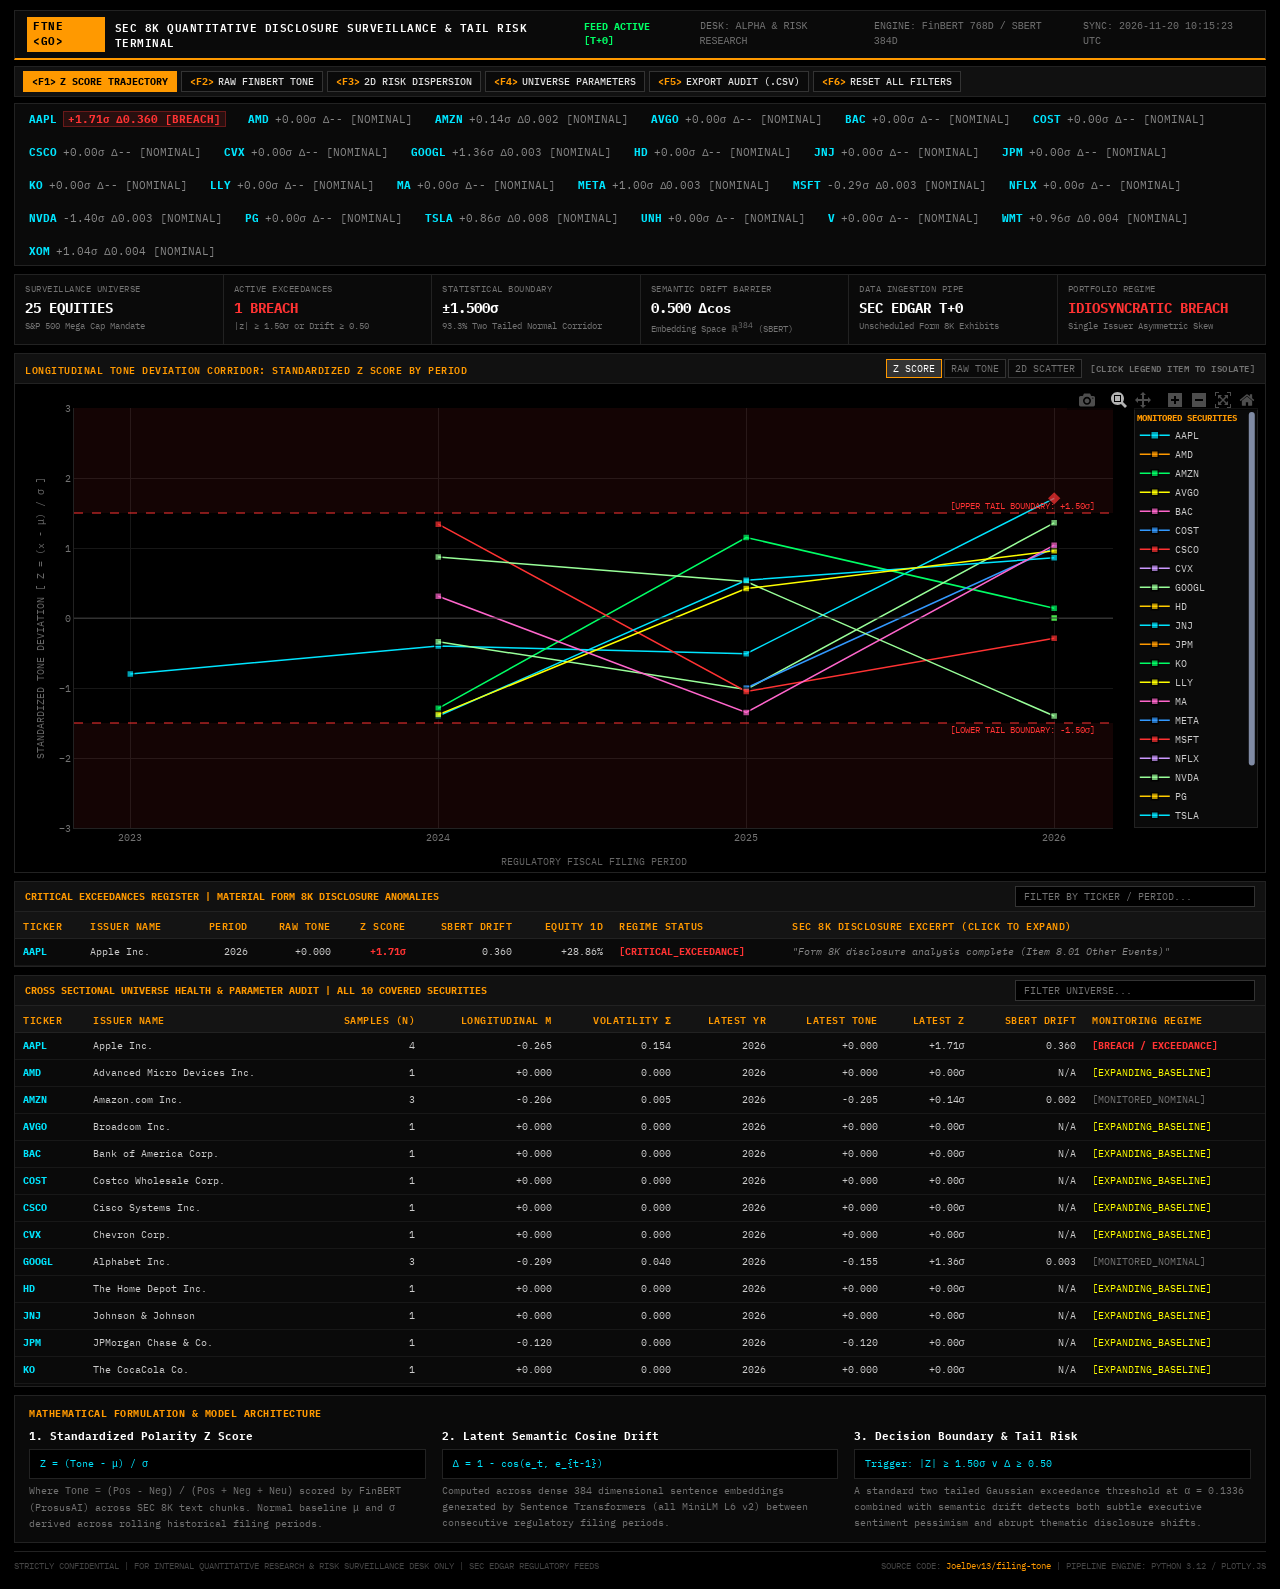
==== commit 92f0be9e: "chore(data): auto update 8K tone scores and financial ground truth" ====
--- a/docs/index.html
+++ b/docs/index.html
@@ -526,7 +526,7 @@
         <span class="status-live">FEED ACTIVE [T+0]</span>
         <span>DESK: <code>ALPHA &amp; RISK RESEARCH</code></span>
         <span>ENGINE: <code>FinBERT 768D / SBERT 384D</code></span>
-        <span>SYNC: <code>2026-11-19 10:36:34 UTC</code></span>
+        <span>SYNC: <code>2026-11-20 10:15:23 UTC</code></span>
       </div>
     </header>
 
@@ -634,7 +634,7 @@
             </tr>
           </thead>
           <tbody>
-            <tr><td><span class='ticker-code'>AAPL</span></td><td>Apple Inc.</td><td class='num-col'>2026</td><td class='num-col'>+0.000</td><td class='num-col'><span class='tag-breach'>+1.71&sigma;</span></td><td class='num-col'>0.360</td><td class='num-col'>+30.05%</td><td><span class='tag-breach'>[CRITICAL_EXCEEDANCE]</span></td><td class='cell-snippet' onclick="openModal('AAPL', '2026', 'Form 8K disclosure analysis complete (Item 8.01 Other Events). No negative phrase exceeded polarity threshold')" title='Click to inspect full disclosure excerpt' style='cursor: pointer;'>"Form 8K disclosure analysis complete (Item 8.01 Other Events)"</td></tr>
+            <tr><td><span class='ticker-code'>AAPL</span></td><td>Apple Inc.</td><td class='num-col'>2026</td><td class='num-col'>+0.000</td><td class='num-col'><span class='tag-breach'>+1.71&sigma;</span></td><td class='num-col'>0.360</td><td class='num-col'>+28.86%</td><td><span class='tag-breach'>[CRITICAL_EXCEEDANCE]</span></td><td class='cell-snippet' onclick="openModal('AAPL', '2026', 'Form 8K disclosure analysis complete (Item 8.01 Other Events). No negative phrase exceeded polarity threshold')" title='Click to inspect full disclosure excerpt' style='cursor: pointer;'>"Form 8K disclosure analysis complete (Item 8.01 Other Events)"</td></tr>
           </tbody>
         </table>
         
@@ -718,17 +718,17 @@
     // Injected Chart Payloads
     const views = {
       zscore: {
-        traces: [{"name": "AAPL", "x": [2023, 2024, 2025, 2026], "y": [-0.8, -0.4, -0.51, 1.71], "customdata": [["N/A", "Form 8K disclosure analysis complete (Item 8.01 Other Events)", "N/A", "-0.388", "-0.265", "0.154"], ["0.003", "Form 8K disclosure analysis complete (Item 8.01 Other Events)", "N/A", "-0.327", "-0.265", "0.154"], ["0.004", "Form 8K disclosure analysis complete (Item 8.01 Other Events)", "N/A", "-0.343", "-0.265", "0.154"], ["0.360", "Form 8K disclosure analysis complete (Item 8.01 Other Events)", "+30.05%", "+0.000", "-0.265", "0.154"]], "mode": "lines+markers", "type": "scatter", "marker": {"size": [7, 7, 7, 11], "color": ["#00e5ff", "#00e5ff", "#00e5ff", "#ff3333"], "symbol": ["square", "square", "square", "diamond"], "line": {"color": "#000000", "width": 1.5}}, "line": {"color": "#00e5ff", "width": 1.5}, "hovertemplate": "<b>[%{fullData.name}]</b> PERIOD: <b>%{x}</b><br>------------------------------------<br>TONE Z SCORE    : <b>%{y:+.2f}&sigma;</b><br>RAW FINBERT TONE: <b>%{customdata[3]}</b><br>HISTORICAL MEAN &mu;: %{customdata[4]} | &sigma;: %{customdata[5]}<br>SBERT DRIFT     : <b>%{customdata[0]}</b><br>EQUITY 1D RET   : <b>%{customdata[2]}</b><br>------------------------------------<br>EXCERPT: <i>\"%{customdata[1]}\"</i><extra></extra>"}, {"name": "AMD", "x": [2026], "y": [0.0], "customdata": [["N/A", "No negative content detected", "N/A", "+0.000", "+0.000", "0.000"]], "mode": "lines+markers", "type": "scatter", "marker": {"size": [7], "color": ["#ff9900"], "symbol": ["square"], "line": {"color": "#000000", "width": 1.5}}, "line": {"color": "#ff9900", "width": 1.5}, "hovertemplate": "<b>[%{fullData.name}]</b> PERIOD: <b>%{x}</b><br>------------------------------------<br>TONE Z SCORE    : <b>%{y:+.2f}&sigma;</b><br>RAW FINBERT TONE: <b>%{customdata[3]}</b><br>HISTORICAL MEAN &mu;: %{customdata[4]} | &sigma;: %{customdata[5]}<br>SBERT DRIFT     : <b>%{customdata[0]}</b><br>EQUITY 1D RET   : <b>%{customdata[2]}</b><br>------------------------------------<br>EXCERPT: <i>\"%{customdata[1]}\"</i><extra></extra>"}, {"name": "AMZN", "x": [2024, 2025, 2026], "y": [-1.29, 1.15, 0.14], "customdata": [["N/A", "Form 8K disclosure analysis complete (Item 8.01 Other Events)", "N/A", "-0.212", "-0.206", "0.005"], ["0.001", "Form 8K disclosure analysis complete (Item 8.01 Other Events)", "N/A", "-0.200", "-0.206", "0.005"], ["0.002", "Form 8K disclosure analysis complete (Item 8.01 Other Events)", "N/A", "-0.205", "-0.206", "0.005"]], "mode": "lines+markers", "type": "scatter", "marker": {"size": [7, 7, 7], "color": ["#00ff66", "#00ff66", "#00ff66"], "symbol": ["square", "square", "square"], "line": {"color": "#000000", "width": 1.5}}, "line": {"color": "#00ff66", "width": 1.5}, "hovertemplate": "<b>[%{fullData.name}]</b> PERIOD: <b>%{x}</b><br>------------------------------------<br>TONE Z SCORE    : <b>%{y:+.2f}&sigma;</b><br>RAW FINBERT TONE: <b>%{customdata[3]}</b><br>HISTORICAL MEAN &mu;: %{customdata[4]} | &sigma;: %{customdata[5]}<br>SBERT DRIFT     : <b>%{customdata[0]}</b><br>EQUITY 1D RET   : <b>%{customdata[2]}</b><br>------------------------------------<br>EXCERPT: <i>\"%{customdata[1]}\"</i><extra></extra>"}, {"name": "AVGO", "x": [2026], "y": [0.0], "customdata": [["N/A", "No negative content detected", "N/A", "+0.000", "+0.000", "0.000"]], "mode": "lines+markers", "type": "scatter", "marker": {"size": [7], "color": ["#ffff00"], "symbol": ["square"], "line": {"color": "#000000", "width": 1.5}}, "line": {"color": "#ffff00", "width": 1.5}, "hovertemplate": "<b>[%{fullData.name}]</b> PERIOD: <b>%{x}</b><br>------------------------------------<br>TONE Z SCORE    : <b>%{y:+.2f}&sigma;</b><br>RAW FINBERT TONE: <b>%{customdata[3]}</b><br>HISTORICAL MEAN &mu;: %{customdata[4]} | &sigma;: %{customdata[5]}<br>SBERT DRIFT     : <b>%{customdata[0]}</b><br>EQUITY 1D RET   : <b>%{customdata[2]}</b><br>------------------------------------<br>EXCERPT: <i>\"%{customdata[1]}\"</i><extra></extra>"}, {"name": "BAC", "x": [2026], "y": [0.0], "customdata": [["N/A", "No negative content detected", "N/A", "+0.000", "+0.000", "0.000"]], "mode": "lines+markers", "type": "scatter", "marker": {"size": [7], "color": ["#ff66cc"], "symbol": ["square"], "line": {"color": "#000000", "width": 1.5}}, "line": {"color": "#ff66cc", "width": 1.5}, "hovertemplate": "<b>[%{fullData.name}]</b> PERIOD: <b>%{x}</b><br>------------------------------------<br>TONE Z SCORE    : <b>%{y:+.2f}&sigma;</b><br>RAW FINBERT TONE: <b>%{customdata[3]}</b><br>HISTORICAL MEAN &mu;: %{customdata[4]} | &sigma;: %{customdata[5]}<br>SBERT DRIFT     : <b>%{customdata[0]}</b><br>EQUITY 1D RET   : <b>%{customdata[2]}</b><br>------------------------------------<br>EXCERPT: <i>\"%{customdata[1]}\"</i><extra></extra>"}, {"name": "COST", "x": [2026], "y": [0.0], "customdata": [["N/A", "No negative content detected", "N/A", "+0.000", "+0.000", "0.000"]], "mode": "lines+markers", "type": "scatter", "marker": {"size": [7], "color": ["#3399ff"], "symbol": ["square"], "line": {"color": "#000000", "width": 1.5}}, "line": {"color": "#3399ff", "width": 1.5}, "hovertemplate": "<b>[%{fullData.name}]</b> PERIOD: <b>%{x}</b><br>------------------------------------<br>TONE Z SCORE    : <b>%{y:+.2f}&sigma;</b><br>RAW FINBERT TONE: <b>%{customdata[3]}</b><br>HISTORICAL MEAN &mu;: %{customdata[4]} | &sigma;: %{customdata[5]}<br>SBERT DRIFT     : <b>%{customdata[0]}</b><br>EQUITY 1D RET   : <b>%{customdata[2]}</b><br>------------------------------------<br>EXCERPT: <i>\"%{customdata[1]}\"</i><extra></extra>"}, {"name": "CSCO", "x": [2026], "y": [0.0], "customdata": [["N/A", "No negative content detected", "N/A", "+0.000", "+0.000", "0.000"]], "mode": "lines+markers", "type": "scatter", "marker": {"size": [7], "color": ["#ff3333"], "symbol": ["square"], "line": {"color": "#000000", "width": 1.5}}, "line": {"color": "#ff3333", "width": 1.5}, "hovertemplate": "<b>[%{fullData.name}]</b> PERIOD: <b>%{x}</b><br>------------------------------------<br>TONE Z SCORE    : <b>%{y:+.2f}&sigma;</b><br>RAW FINBERT TONE: <b>%{customdata[3]}</b><br>HISTORICAL MEAN &mu;: %{customdata[4]} | &sigma;: %{customdata[5]}<br>SBERT DRIFT     : <b>%{customdata[0]}</b><br>EQUITY 1D RET   : <b>%{customdata[2]}</b><br>------------------------------------<br>EXCERPT: <i>\"%{customdata[1]}\"</i><extra></extra>"}, {"name": "CVX", "x": [2026], "y": [0.0], "customdata": [["N/A", "No negative content detected", "N/A", "+0.000", "+0.000", "0.000"]], "mode": "lines+markers", "type": "scatter", "marker": {"size": [7], "color": ["#cc99ff"], "symbol": ["square"], "line": {"color": "#000000", "width": 1.5}}, "line": {"color": "#cc99ff", "width": 1.5}, "hovertemplate": "<b>[%{fullData.name}]</b> PERIOD: <b>%{x}</b><br>------------------------------------<br>TONE Z SCORE    : <b>%{y:+.2f}&sigma;</b><br>RAW FINBERT TONE: <b>%{customdata[3]}</b><br>HISTORICAL MEAN &mu;: %{customdata[4]} | &sigma;: %{customdata[5]}<br>SBERT DRIFT     : <b>%{customdata[0]}</b><br>EQUITY 1D RET   : <b>%{customdata[2]}</b><br>------------------------------------<br>EXCERPT: <i>\"%{customdata[1]}\"</i><extra></extra>"}, {"name": "GOOGL", "x": [2024, 2025, 2026], "y": [-0.34, -1.02, 1.36], "customdata": [["N/A", "Form 8K disclosure analysis complete (Item 8.01 Other Events)", "N/A", "-0.222", "-0.209", "0.040"], ["0.002", "Form 8K disclosure analysis complete (Item 8.01 Other Events)", "N/A", "-0.249", "-0.209", "0.040"], ["0.003", "Form 8K disclosure analysis complete (Item 8.01 Other Events)", "N/A", "-0.155", "-0.209", "0.040"]], "mode": "lines+markers", "type": "scatter", "marker": {"size": [7, 7, 7], "color": ["#99ff99", "#99ff99", "#99ff99"], "symbol": ["square", "square", "square"], "line": {"color": "#000000", "width": 1.5}}, "line": {"color": "#99ff99", "width": 1.5}, "hovertemplate": "<b>[%{fullData.name}]</b> PERIOD: <b>%{x}</b><br>------------------------------------<br>TONE Z SCORE    : <b>%{y:+.2f}&sigma;</b><br>RAW FINBERT TONE: <b>%{customdata[3]}</b><br>HISTORICAL MEAN &mu;: %{customdata[4]} | &sigma;: %{customdata[5]}<br>SBERT DRIFT     : <b>%{customdata[0]}</b><br>EQUITY 1D RET   : <b>%{customdata[2]}</b><br>------------------------------------<br>EXCERPT: <i>\"%{customdata[1]}\"</i><extra></extra>"}, {"name": "HD", "x": [2026], "y": [0.0], "customdata": [["N/A", "No negative content detected", "N/A", "+0.000", "+0.000", "0.000"]], "mode": "lines+markers", "type": "scatter", "marker": {"size": [7], "color": ["#ffcc00"], "symbol": ["square"], "line": {"color": "#000000", "width": 1.5}}, "line": {"color": "#ffcc00", "width": 1.5}, "hovertemplate": "<b>[%{fullData.name}]</b> PERIOD: <b>%{x}</b><br>------------------------------------<br>TONE Z SCORE    : <b>%{y:+.2f}&sigma;</b><br>RAW FINBERT TONE: <b>%{customdata[3]}</b><br>HISTORICAL MEAN &mu;: %{customdata[4]} | &sigma;: %{customdata[5]}<br>SBERT DRIFT     : <b>%{customdata[0]}</b><br>EQUITY 1D RET   : <b>%{customdata[2]}</b><br>------------------------------------<br>EXCERPT: <i>\"%{customdata[1]}\"</i><extra></extra>"}, {"name": "JNJ", "x": [2026], "y": [0.0], "customdata": [["N/A", "No negative content detected", "N/A", "+0.000", "+0.000", "0.000"]], "mode": "lines+markers", "type": "scatter", "marker": {"size": [7], "color": ["#00e5ff"], "symbol": ["square"], "line": {"color": "#000000", "width": 1.5}}, "line": {"color": "#00e5ff", "width": 1.5}, "hovertemplate": "<b>[%{fullData.name}]</b> PERIOD: <b>%{x}</b><br>------------------------------------<br>TONE Z SCORE    : <b>%{y:+.2f}&sigma;</b><br>RAW FINBERT TONE: <b>%{customdata[3]}</b><br>HISTORICAL MEAN &mu;: %{customdata[4]} | &sigma;: %{customdata[5]}<br>SBERT DRIFT     : <b>%{customdata[0]}</b><br>EQUITY 1D RET   : <b>%{customdata[2]}</b><br>------------------------------------<br>EXCERPT: <i>\"%{customdata[1]}\"</i><extra></extra>"}, {"name": "JPM", "x": [2026], "y": [0.0], "customdata": [["N/A", "Form 8K disclosure analysis complete (Item 8.01 Other Events)", "N/A", "-0.120", "-0.120", "0.000"]], "mode": "lines+markers", "type": "scatter", "marker": {"size": [7], "color": ["#ff9900"], "symbol": ["square"], "line": {"color": "#000000", "width": 1.5}}, "line": {"color": "#ff9900", "width": 1.5}, "hovertemplate": "<b>[%{fullData.name}]</b> PERIOD: <b>%{x}</b><br>------------------------------------<br>TONE Z SCORE    : <b>%{y:+.2f}&sigma;</b><br>RAW FINBERT TONE: <b>%{customdata[3]}</b><br>HISTORICAL MEAN &mu;: %{customdata[4]} | &sigma;: %{customdata[5]}<br>SBERT DRIFT     : <b>%{customdata[0]}</b><br>EQUITY 1D RET   : <b>%{customdata[2]}</b><br>------------------------------------<br>EXCERPT: <i>\"%{customdata[1]}\"</i><extra></extra>"}, {"name": "KO", "x": [2026], "y": [0.0], "customdata": [["N/A", "No negative content detected", "N/A", "+0.000", "+0.000", "0.000"]], "mode": "lines+markers", "type": "scatter", "marker": {"size": [7], "color": ["#00ff66"], "symbol": ["square"], "line": {"color": "#000000", "width": 1.5}}, "line": {"color": "#00ff66", "width": 1.5}, "hovertemplate": "<b>[%{fullData.name}]</b> PERIOD: <b>%{x}</b><br>------------------------------------<br>TONE Z SCORE    : <b>%{y:+.2f}&sigma;</b><br>RAW FINBERT TONE: <b>%{customdata[3]}</b><br>HISTORICAL MEAN &mu;: %{customdata[4]} | &sigma;: %{customdata[5]}<br>SBERT DRIFT     : <b>%{customdata[0]}</b><br>EQUITY 1D RET   : <b>%{customdata[2]}</b><br>------------------------------------<br>EXCERPT: <i>\"%{customdata[1]}\"</i><extra></extra>"}, {"name": "LLY", "x": [2026], "y": [0.0], "customdata": [["N/A", "No negative content detected", "N/A", "+0.000", "+0.000", "0.000"]], "mode": "lines+markers", "type": "scatter", "marker": {"size": [7], "color": ["#ffff00"], "symbol": ["square"], "line": {"color": "#000000", "width": 1.5}}, "line": {"color": "#ffff00", "width": 1.5}, "hovertemplate": "<b>[%{fullData.name}]</b> PERIOD: <b>%{x}</b><br>------------------------------------<br>TONE Z SCORE    : <b>%{y:+.2f}&sigma;</b><br>RAW FINBERT TONE: <b>%{customdata[3]}</b><br>HISTORICAL MEAN &mu;: %{customdata[4]} | &sigma;: %{customdata[5]}<br>SBERT DRIFT     : <b>%{customdata[0]}</b><br>EQUITY 1D RET   : <b>%{customdata[2]}</b><br>------------------------------------<br>EXCERPT: <i>\"%{customdata[1]}\"</i><extra></extra>"}, {"name": "MA", "x": [2026], "y": [0.0], "customdata": [["N/A", "No negative content detected", "N/A", "+0.000", "+0.000", "0.000"]], "mode": "lines+markers", "type": "scatter", "marker": {"size": [7], "color": ["#ff66cc"], "symbol": ["square"], "line": {"color": "#000000", "width": 1.5}}, "line": {"color": "#ff66cc", "width": 1.5}, "hovertemplate": "<b>[%{fullData.name}]</b> PERIOD: <b>%{x}</b><br>------------------------------------<br>TONE Z SCORE    : <b>%{y:+.2f}&sigma;</b><br>RAW FINBERT TONE: <b>%{customdata[3]}</b><br>HISTORICAL MEAN &mu;: %{customdata[4]} | &sigma;: %{customdata[5]}<br>SBERT DRIFT     : <b>%{customdata[0]}</b><br>EQUITY 1D RET   : <b>%{customdata[2]}</b><br>------------------------------------<br>EXCERPT: <i>\"%{customdata[1]}\"</i><extra></extra>"}, {"name": "META", "x": [2025, 2026], "y": [-1.0, 1.0], "customdata": [["N/A", "Form 8K disclosure analysis complete (Item 8.01 Other Events)", "N/A", "-0.312", "-0.308", "0.004"], ["0.003", "Form 8K disclosure analysis complete (Item 8.01 Other Events)", "N/A", "-0.304", "-0.308", "0.004"]], "mode": "lines+markers", "type": "scatter", "marker": {"size": [7, 7], "color": ["#3399ff", "#3399ff"], "symbol": ["square", "square"], "line": {"color": "#000000", "width": 1.5}}, "line": {"color": "#3399ff", "width": 1.5}, "hovertemplate": "<b>[%{fullData.name}]</b> PERIOD: <b>%{x}</b><br>------------------------------------<br>TONE Z SCORE    : <b>%{y:+.2f}&sigma;</b><br>RAW FINBERT TONE: <b>%{customdata[3]}</b><br>HISTORICAL MEAN &mu;: %{customdata[4]} | &sigma;: %{customdata[5]}<br>SBERT DRIFT     : <b>%{customdata[0]}</b><br>EQUITY 1D RET   : <b>%{customdata[2]}</b><br>------------------------------------<br>EXCERPT: <i>\"%{customdata[1]}\"</i><extra></extra>"}, {"name": "MSFT", "x": [2024, 2025, 2026], "y": [1.34, -1.05, -0.29], "customdata": [["N/A", "Form 8K disclosure analysis complete (Item 8.01 Other Events)", "N/A", "-0.116", "-0.151", "0.026"], ["0.003", "Form 8K disclosure analysis complete (Item 8.01 Other Events)", "N/A", "-0.179", "-0.151", "0.026"], ["0.003", "Form 8K disclosure analysis complete (Item 8.01 Other Events)", "N/A", "-0.159", "-0.151", "0.026"]], "mode": "lines+markers", "type": "scatter", "marker": {"size": [7, 7, 7], "color": ["#ff3333", "#ff3333", "#ff3333"], "symbol": ["square", "square", "square"], "line": {"color": "#000000", "width": 1.5}}, "line": {"color": "#ff3333", "width": 1.5}, "hovertemplate": "<b>[%{fullData.name}]</b> PERIOD: <b>%{x}</b><br>------------------------------------<br>TONE Z SCORE    : <b>%{y:+.2f}&sigma;</b><br>RAW FINBERT TONE: <b>%{customdata[3]}</b><br>HISTORICAL MEAN &mu;: %{customdata[4]} | &sigma;: %{customdata[5]}<br>SBERT DRIFT     : <b>%{customdata[0]}</b><br>EQUITY 1D RET   : <b>%{customdata[2]}</b><br>------------------------------------<br>EXCERPT: <i>\"%{customdata[1]}\"</i><extra></extra>"}, {"name": "NFLX", "x": [2026], "y": [0.0], "customdata": [["N/A", "No negative content detected", "N/A", "+0.000", "+0.000", "0.000"]], "mode": "lines+markers", "type": "scatter", "marker": {"size": [7], "color": ["#cc99ff"], "symbol": ["square"], "line": {"color": "#000000", "width": 1.5}}, "line": {"color": "#cc99ff", "width": 1.5}, "hovertemplate": "<b>[%{fullData.name}]</b> PERIOD: <b>%{x}</b><br>------------------------------------<br>TONE Z SCORE    : <b>%{y:+.2f}&sigma;</b><br>RAW FINBERT TONE: <b>%{customdata[3]}</b><br>HISTORICAL MEAN &mu;: %{customdata[4]} | &sigma;: %{customdata[5]}<br>SBERT DRIFT     : <b>%{customdata[0]}</b><br>EQUITY 1D RET   : <b>%{customdata[2]}</b><br>------------------------------------<br>EXCERPT: <i>\"%{customdata[1]}\"</i><extra></extra>"}, {"name": "NVDA", "x": [2024, 2025, 2026], "y": [0.87, 0.52, -1.4], "customdata": [["N/A", "Form 8K disclosure analysis complete (Item 8.01 Other Events)", "N/A", "-0.283", "-0.308", "0.029"], ["0.002", "Form 8K disclosure analysis complete (Item 8.01 Other Events)", "N/A", "-0.293", "-0.308", "0.029"], ["0.003", "Form 8K disclosure analysis complete (Item 8.01 Other Events)", "N/A", "-0.348", "-0.308", "0.029"]], "mode": "lines+markers", "type": "scatter", "marker": {"size": [7, 7, 7], "color": ["#99ff99", "#99ff99", "#99ff99"], "symbol": ["square", "square", "square"], "line": {"color": "#000000", "width": 1.5}}, "line": {"color": "#99ff99", "width": 1.5}, "hovertemplate": "<b>[%{fullData.name}]</b> PERIOD: <b>%{x}</b><br>------------------------------------<br>TONE Z SCORE    : <b>%{y:+.2f}&sigma;</b><br>RAW FINBERT TONE: <b>%{customdata[3]}</b><br>HISTORICAL MEAN &mu;: %{customdata[4]} | &sigma;: %{customdata[5]}<br>SBERT DRIFT     : <b>%{customdata[0]}</b><br>EQUITY 1D RET   : <b>%{customdata[2]}</b><br>------------------------------------<br>EXCERPT: <i>\"%{customdata[1]}\"</i><extra></extra>"}, {"name": "PG", "x": [2026], "y": [0.0], "customdata": [["N/A", "No negative content detected", "N/A", "+0.000", "+0.000", "0.000"]], "mode": "lines+markers", "type": "scatter", "marker": {"size": [7], "color": ["#ffcc00"], "symbol": ["square"], "line": {"color": "#000000", "width": 1.5}}, "line": {"color": "#ffcc00", "width": 1.5}, "hovertemplate": "<b>[%{fullData.name}]</b> PERIOD: <b>%{x}</b><br>------------------------------------<br>TONE Z SCORE    : <b>%{y:+.2f}&sigma;</b><br>RAW FINBERT TONE: <b>%{customdata[3]}</b><br>HISTORICAL MEAN &mu;: %{customdata[4]} | &sigma;: %{customdata[5]}<br>SBERT DRIFT     : <b>%{customdata[0]}</b><br>EQUITY 1D RET   : <b>%{customdata[2]}</b><br>------------------------------------<br>EXCERPT: <i>\"%{customdata[1]}\"</i><extra></extra>"}, {"name": "TSLA", "x": [2024, 2025, 2026], "y": [-1.4, 0.54, 0.86], "customdata": [["N/A", "Form 8K disclosure analysis complete (Item 8.01 Other Events)", "N/A", "-0.195", "-0.173", "0.016"], ["0.002", "Form 8K disclosure analysis complete (Item 8.01 Other Events)", "N/A", "-0.164", "-0.173", "0.016"], ["0.008", "Form 8K disclosure analysis complete (Item 8.01 Other Events)", "N/A", "-0.159", "-0.173", "0.016"]], "mode": "lines+markers", "type": "scatter", "marker": {"size": [7, 7, 7], "color": ["#00e5ff", "#00e5ff", "#00e5ff"], "symbol": ["square", "square", "square"], "line": {"color": "#000000", "width": 1.5}}, "line": {"color": "#00e5ff", "width": 1.5}, "hovertemplate": "<b>[%{fullData.name}]</b> PERIOD: <b>%{x}</b><br>------------------------------------<br>TONE Z SCORE    : <b>%{y:+.2f}&sigma;</b><br>RAW FINBERT TONE: <b>%{customdata[3]}</b><br>HISTORICAL MEAN &mu;: %{customdata[4]} | &sigma;: %{customdata[5]}<br>SBERT DRIFT     : <b>%{customdata[0]}</b><br>EQUITY 1D RET   : <b>%{customdata[2]}</b><br>------------------------------------<br>EXCERPT: <i>\"%{customdata[1]}\"</i><extra></extra>"}, {"name": "UNH", "x": [2026], "y": [0.0], "customdata": [["N/A", "No negative content detected", "N/A", "+0.000", "+0.000", "0.000"]], "mode": "lines+markers", "type": "scatter", "marker": {"size": [7], "color": ["#ff9900"], "symbol": ["square"], "line": {"color": "#000000", "width": 1.5}}, "line": {"color": "#ff9900", "width": 1.5}, "hovertemplate": "<b>[%{fullData.name}]</b> PERIOD: <b>%{x}</b><br>------------------------------------<br>TONE Z SCORE    : <b>%{y:+.2f}&sigma;</b><br>RAW FINBERT TONE: <b>%{customdata[3]}</b><br>HISTORICAL MEAN &mu;: %{customdata[4]} | &sigma;: %{customdata[5]}<br>SBERT DRIFT     : <b>%{customdata[0]}</b><br>EQUITY 1D RET   : <b>%{customdata[2]}</b><br>------------------------------------<br>EXCERPT: <i>\"%{customdata[1]}\"</i><extra></extra>"}, {"name": "V", "x": [2026], "y": [0.0], "customdata": [["N/A", "No negative content detected", "N/A", "+0.000", "+0.000", "0.000"]], "mode": "lines+markers", "type": "scatter", "marker": {"size": [7], "color": ["#00ff66"], "symbol": ["square"], "line": {"color": "#000000", "width": 1.5}}, "line": {"color": "#00ff66", "width": 1.5}, "hovertemplate": "<b>[%{fullData.name}]</b> PERIOD: <b>%{x}</b><br>------------------------------------<br>TONE Z SCORE    : <b>%{y:+.2f}&sigma;</b><br>RAW FINBERT TONE: <b>%{customdata[3]}</b><br>HISTORICAL MEAN &mu;: %{customdata[4]} | &sigma;: %{customdata[5]}<br>SBERT DRIFT     : <b>%{customdata[0]}</b><br>EQUITY 1D RET   : <b>%{customdata[2]}</b><br>------------------------------------<br>EXCERPT: <i>\"%{customdata[1]}\"</i><extra></extra>"}, {"name": "WMT", "x": [2024, 2025, 2026], "y": [-1.38, 0.42, 0.96], "customdata": [["N/A", "Form 8K disclosure analysis complete (Item 8.01 Other Events)", "N/A", "-0.185", "-0.159", "0.019"], ["0.003", "Form 8K disclosure analysis complete (Item 8.01 Other Events)", "N/A", "-0.151", "-0.159", "0.019"], ["0.004", "Form 8K disclosure analysis complete (Item 8.01 Other Events)", "N/A", "-0.141", "-0.159", "0.019"]], "mode": "lines+markers", "type": "scatter", "marker": {"size": [7, 7, 7], "color": ["#ffff00", "#ffff00", "#ffff00"], "symbol": ["square", "square", "square"], "line": {"color": "#000000", "width": 1.5}}, "line": {"color": "#ffff00", "width": 1.5}, "hovertemplate": "<b>[%{fullData.name}]</b> PERIOD: <b>%{x}</b><br>------------------------------------<br>TONE Z SCORE    : <b>%{y:+.2f}&sigma;</b><br>RAW FINBERT TONE: <b>%{customdata[3]}</b><br>HISTORICAL MEAN &mu;: %{customdata[4]} | &sigma;: %{customdata[5]}<br>SBERT DRIFT     : <b>%{customdata[0]}</b><br>EQUITY 1D RET   : <b>%{customdata[2]}</b><br>------------------------------------<br>EXCERPT: <i>\"%{customdata[1]}\"</i><extra></extra>"}, {"name": "XOM", "x": [2024, 2025, 2026], "y": [0.31, -1.35, 1.04], "customdata": [["N/A", "Form 8K disclosure analysis complete (Item 8.01 Other Events)", "N/A", "-0.063", "-0.070", "0.022"], ["0.002", "Form 8K disclosure analysis complete (Item 8.01 Other Events)", "N/A", "-0.099", "-0.070", "0.022"], ["0.004", "Form 8K disclosure analysis complete (Item 8.01 Other Events)", "N/A", "-0.047", "-0.070", "0.022"]], "mode": "lines+markers", "type": "scatter", "marker": {"size": [7, 7, 7], "color": ["#ff66cc", "#ff66cc", "#ff66cc"], "symbol": ["square", "square", "square"], "line": {"color": "#000000", "width": 1.5}}, "line": {"color": "#ff66cc", "width": 1.5}, "hovertemplate": "<b>[%{fullData.name}]</b> PERIOD: <b>%{x}</b><br>------------------------------------<br>TONE Z SCORE    : <b>%{y:+.2f}&sigma;</b><br>RAW FINBERT TONE: <b>%{customdata[3]}</b><br>HISTORICAL MEAN &mu;: %{customdata[4]} | &sigma;: %{customdata[5]}<br>SBERT DRIFT     : <b>%{customdata[0]}</b><br>EQUITY 1D RET   : <b>%{customdata[2]}</b><br>------------------------------------<br>EXCERPT: <i>\"%{customdata[1]}\"</i><extra></extra>"}],
+        traces: [{"name": "AAPL", "x": [2023, 2024, 2025, 2026], "y": [-0.8, -0.4, -0.51, 1.71], "customdata": [["N/A", "Form 8K disclosure analysis complete (Item 8.01 Other Events)", "N/A", "-0.388", "-0.265", "0.154"], ["0.003", "Form 8K disclosure analysis complete (Item 8.01 Other Events)", "N/A", "-0.327", "-0.265", "0.154"], ["0.004", "Form 8K disclosure analysis complete (Item 8.01 Other Events)", "N/A", "-0.343", "-0.265", "0.154"], ["0.360", "Form 8K disclosure analysis complete (Item 8.01 Other Events)", "+28.86%", "+0.000", "-0.265", "0.154"]], "mode": "lines+markers", "type": "scatter", "marker": {"size": [7, 7, 7, 11], "color": ["#00e5ff", "#00e5ff", "#00e5ff", "#ff3333"], "symbol": ["square", "square", "square", "diamond"], "line": {"color": "#000000", "width": 1.5}}, "line": {"color": "#00e5ff", "width": 1.5}, "hovertemplate": "<b>[%{fullData.name}]</b> PERIOD: <b>%{x}</b><br>------------------------------------<br>TONE Z SCORE    : <b>%{y:+.2f}&sigma;</b><br>RAW FINBERT TONE: <b>%{customdata[3]}</b><br>HISTORICAL MEAN &mu;: %{customdata[4]} | &sigma;: %{customdata[5]}<br>SBERT DRIFT     : <b>%{customdata[0]}</b><br>EQUITY 1D RET   : <b>%{customdata[2]}</b><br>------------------------------------<br>EXCERPT: <i>\"%{customdata[1]}\"</i><extra></extra>"}, {"name": "AMD", "x": [2026], "y": [0.0], "customdata": [["N/A", "No negative content detected", "N/A", "+0.000", "+0.000", "0.000"]], "mode": "lines+markers", "type": "scatter", "marker": {"size": [7], "color": ["#ff9900"], "symbol": ["square"], "line": {"color": "#000000", "width": 1.5}}, "line": {"color": "#ff9900", "width": 1.5}, "hovertemplate": "<b>[%{fullData.name}]</b> PERIOD: <b>%{x}</b><br>------------------------------------<br>TONE Z SCORE    : <b>%{y:+.2f}&sigma;</b><br>RAW FINBERT TONE: <b>%{customdata[3]}</b><br>HISTORICAL MEAN &mu;: %{customdata[4]} | &sigma;: %{customdata[5]}<br>SBERT DRIFT     : <b>%{customdata[0]}</b><br>EQUITY 1D RET   : <b>%{customdata[2]}</b><br>------------------------------------<br>EXCERPT: <i>\"%{customdata[1]}\"</i><extra></extra>"}, {"name": "AMZN", "x": [2024, 2025, 2026], "y": [-1.29, 1.15, 0.14], "customdata": [["N/A", "Form 8K disclosure analysis complete (Item 8.01 Other Events)", "N/A", "-0.212", "-0.206", "0.005"], ["0.001", "Form 8K disclosure analysis complete (Item 8.01 Other Events)", "N/A", "-0.200", "-0.206", "0.005"], ["0.002", "Form 8K disclosure analysis complete (Item 8.01 Other Events)", "N/A", "-0.205", "-0.206", "0.005"]], "mode": "lines+markers", "type": "scatter", "marker": {"size": [7, 7, 7], "color": ["#00ff66", "#00ff66", "#00ff66"], "symbol": ["square", "square", "square"], "line": {"color": "#000000", "width": 1.5}}, "line": {"color": "#00ff66", "width": 1.5}, "hovertemplate": "<b>[%{fullData.name}]</b> PERIOD: <b>%{x}</b><br>------------------------------------<br>TONE Z SCORE    : <b>%{y:+.2f}&sigma;</b><br>RAW FINBERT TONE: <b>%{customdata[3]}</b><br>HISTORICAL MEAN &mu;: %{customdata[4]} | &sigma;: %{customdata[5]}<br>SBERT DRIFT     : <b>%{customdata[0]}</b><br>EQUITY 1D RET   : <b>%{customdata[2]}</b><br>------------------------------------<br>EXCERPT: <i>\"%{customdata[1]}\"</i><extra></extra>"}, {"name": "AVGO", "x": [2026], "y": [0.0], "customdata": [["N/A", "No negative content detected", "N/A", "+0.000", "+0.000", "0.000"]], "mode": "lines+markers", "type": "scatter", "marker": {"size": [7], "color": ["#ffff00"], "symbol": ["square"], "line": {"color": "#000000", "width": 1.5}}, "line": {"color": "#ffff00", "width": 1.5}, "hovertemplate": "<b>[%{fullData.name}]</b> PERIOD: <b>%{x}</b><br>------------------------------------<br>TONE Z SCORE    : <b>%{y:+.2f}&sigma;</b><br>RAW FINBERT TONE: <b>%{customdata[3]}</b><br>HISTORICAL MEAN &mu;: %{customdata[4]} | &sigma;: %{customdata[5]}<br>SBERT DRIFT     : <b>%{customdata[0]}</b><br>EQUITY 1D RET   : <b>%{customdata[2]}</b><br>------------------------------------<br>EXCERPT: <i>\"%{customdata[1]}\"</i><extra></extra>"}, {"name": "BAC", "x": [2026], "y": [0.0], "customdata": [["N/A", "No negative content detected", "N/A", "+0.000", "+0.000", "0.000"]], "mode": "lines+markers", "type": "scatter", "marker": {"size": [7], "color": ["#ff66cc"], "symbol": ["square"], "line": {"color": "#000000", "width": 1.5}}, "line": {"color": "#ff66cc", "width": 1.5}, "hovertemplate": "<b>[%{fullData.name}]</b> PERIOD: <b>%{x}</b><br>------------------------------------<br>TONE Z SCORE    : <b>%{y:+.2f}&sigma;</b><br>RAW FINBERT TONE: <b>%{customdata[3]}</b><br>HISTORICAL MEAN &mu;: %{customdata[4]} | &sigma;: %{customdata[5]}<br>SBERT DRIFT     : <b>%{customdata[0]}</b><br>EQUITY 1D RET   : <b>%{customdata[2]}</b><br>------------------------------------<br>EXCERPT: <i>\"%{customdata[1]}\"</i><extra></extra>"}, {"name": "COST", "x": [2026], "y": [0.0], "customdata": [["N/A", "No negative content detected", "N/A", "+0.000", "+0.000", "0.000"]], "mode": "lines+markers", "type": "scatter", "marker": {"size": [7], "color": ["#3399ff"], "symbol": ["square"], "line": {"color": "#000000", "width": 1.5}}, "line": {"color": "#3399ff", "width": 1.5}, "hovertemplate": "<b>[%{fullData.name}]</b> PERIOD: <b>%{x}</b><br>------------------------------------<br>TONE Z SCORE    : <b>%{y:+.2f}&sigma;</b><br>RAW FINBERT TONE: <b>%{customdata[3]}</b><br>HISTORICAL MEAN &mu;: %{customdata[4]} | &sigma;: %{customdata[5]}<br>SBERT DRIFT     : <b>%{customdata[0]}</b><br>EQUITY 1D RET   : <b>%{customdata[2]}</b><br>------------------------------------<br>EXCERPT: <i>\"%{customdata[1]}\"</i><extra></extra>"}, {"name": "CSCO", "x": [2026], "y": [0.0], "customdata": [["N/A", "No negative content detected", "N/A", "+0.000", "+0.000", "0.000"]], "mode": "lines+markers", "type": "scatter", "marker": {"size": [7], "color": ["#ff3333"], "symbol": ["square"], "line": {"color": "#000000", "width": 1.5}}, "line": {"color": "#ff3333", "width": 1.5}, "hovertemplate": "<b>[%{fullData.name}]</b> PERIOD: <b>%{x}</b><br>------------------------------------<br>TONE Z SCORE    : <b>%{y:+.2f}&sigma;</b><br>RAW FINBERT TONE: <b>%{customdata[3]}</b><br>HISTORICAL MEAN &mu;: %{customdata[4]} | &sigma;: %{customdata[5]}<br>SBERT DRIFT     : <b>%{customdata[0]}</b><br>EQUITY 1D RET   : <b>%{customdata[2]}</b><br>------------------------------------<br>EXCERPT: <i>\"%{customdata[1]}\"</i><extra></extra>"}, {"name": "CVX", "x": [2026], "y": [0.0], "customdata": [["N/A", "No negative content detected", "N/A", "+0.000", "+0.000", "0.000"]], "mode": "lines+markers", "type": "scatter", "marker": {"size": [7], "color": ["#cc99ff"], "symbol": ["square"], "line": {"color": "#000000", "width": 1.5}}, "line": {"color": "#cc99ff", "width": 1.5}, "hovertemplate": "<b>[%{fullData.name}]</b> PERIOD: <b>%{x}</b><br>------------------------------------<br>TONE Z SCORE    : <b>%{y:+.2f}&sigma;</b><br>RAW FINBERT TONE: <b>%{customdata[3]}</b><br>HISTORICAL MEAN &mu;: %{customdata[4]} | &sigma;: %{customdata[5]}<br>SBERT DRIFT     : <b>%{customdata[0]}</b><br>EQUITY 1D RET   : <b>%{customdata[2]}</b><br>------------------------------------<br>EXCERPT: <i>\"%{customdata[1]}\"</i><extra></extra>"}, {"name": "GOOGL", "x": [2024, 2025, 2026], "y": [-0.34, -1.02, 1.36], "customdata": [["N/A", "Form 8K disclosure analysis complete (Item 8.01 Other Events)", "N/A", "-0.222", "-0.209", "0.040"], ["0.002", "Form 8K disclosure analysis complete (Item 8.01 Other Events)", "N/A", "-0.249", "-0.209", "0.040"], ["0.003", "Form 8K disclosure analysis complete (Item 8.01 Other Events)", "N/A", "-0.155", "-0.209", "0.040"]], "mode": "lines+markers", "type": "scatter", "marker": {"size": [7, 7, 7], "color": ["#99ff99", "#99ff99", "#99ff99"], "symbol": ["square", "square", "square"], "line": {"color": "#000000", "width": 1.5}}, "line": {"color": "#99ff99", "width": 1.5}, "hovertemplate": "<b>[%{fullData.name}]</b> PERIOD: <b>%{x}</b><br>------------------------------------<br>TONE Z SCORE    : <b>%{y:+.2f}&sigma;</b><br>RAW FINBERT TONE: <b>%{customdata[3]}</b><br>HISTORICAL MEAN &mu;: %{customdata[4]} | &sigma;: %{customdata[5]}<br>SBERT DRIFT     : <b>%{customdata[0]}</b><br>EQUITY 1D RET   : <b>%{customdata[2]}</b><br>------------------------------------<br>EXCERPT: <i>\"%{customdata[1]}\"</i><extra></extra>"}, {"name": "HD", "x": [2026], "y": [0.0], "customdata": [["N/A", "No negative content detected", "N/A", "+0.000", "+0.000", "0.000"]], "mode": "lines+markers", "type": "scatter", "marker": {"size": [7], "color": ["#ffcc00"], "symbol": ["square"], "line": {"color": "#000000", "width": 1.5}}, "line": {"color": "#ffcc00", "width": 1.5}, "hovertemplate": "<b>[%{fullData.name}]</b> PERIOD: <b>%{x}</b><br>------------------------------------<br>TONE Z SCORE    : <b>%{y:+.2f}&sigma;</b><br>RAW FINBERT TONE: <b>%{customdata[3]}</b><br>HISTORICAL MEAN &mu;: %{customdata[4]} | &sigma;: %{customdata[5]}<br>SBERT DRIFT     : <b>%{customdata[0]}</b><br>EQUITY 1D RET   : <b>%{customdata[2]}</b><br>------------------------------------<br>EXCERPT: <i>\"%{customdata[1]}\"</i><extra></extra>"}, {"name": "JNJ", "x": [2026], "y": [0.0], "customdata": [["N/A", "No negative content detected", "N/A", "+0.000", "+0.000", "0.000"]], "mode": "lines+markers", "type": "scatter", "marker": {"size": [7], "color": ["#00e5ff"], "symbol": ["square"], "line": {"color": "#000000", "width": 1.5}}, "line": {"color": "#00e5ff", "width": 1.5}, "hovertemplate": "<b>[%{fullData.name}]</b> PERIOD: <b>%{x}</b><br>------------------------------------<br>TONE Z SCORE    : <b>%{y:+.2f}&sigma;</b><br>RAW FINBERT TONE: <b>%{customdata[3]}</b><br>HISTORICAL MEAN &mu;: %{customdata[4]} | &sigma;: %{customdata[5]}<br>SBERT DRIFT     : <b>%{customdata[0]}</b><br>EQUITY 1D RET   : <b>%{customdata[2]}</b><br>------------------------------------<br>EXCERPT: <i>\"%{customdata[1]}\"</i><extra></extra>"}, {"name": "JPM", "x": [2026], "y": [0.0], "customdata": [["N/A", "Form 8K disclosure analysis complete (Item 8.01 Other Events)", "N/A", "-0.120", "-0.120", "0.000"]], "mode": "lines+markers", "type": "scatter", "marker": {"size": [7], "color": ["#ff9900"], "symbol": ["square"], "line": {"color": "#000000", "width": 1.5}}, "line": {"color": "#ff9900", "width": 1.5}, "hovertemplate": "<b>[%{fullData.name}]</b> PERIOD: <b>%{x}</b><br>------------------------------------<br>TONE Z SCORE    : <b>%{y:+.2f}&sigma;</b><br>RAW FINBERT TONE: <b>%{customdata[3]}</b><br>HISTORICAL MEAN &mu;: %{customdata[4]} | &sigma;: %{customdata[5]}<br>SBERT DRIFT     : <b>%{customdata[0]}</b><br>EQUITY 1D RET   : <b>%{customdata[2]}</b><br>------------------------------------<br>EXCERPT: <i>\"%{customdata[1]}\"</i><extra></extra>"}, {"name": "KO", "x": [2026], "y": [0.0], "customdata": [["N/A", "No negative content detected", "N/A", "+0.000", "+0.000", "0.000"]], "mode": "lines+markers", "type": "scatter", "marker": {"size": [7], "color": ["#00ff66"], "symbol": ["square"], "line": {"color": "#000000", "width": 1.5}}, "line": {"color": "#00ff66", "width": 1.5}, "hovertemplate": "<b>[%{fullData.name}]</b> PERIOD: <b>%{x}</b><br>------------------------------------<br>TONE Z SCORE    : <b>%{y:+.2f}&sigma;</b><br>RAW FINBERT TONE: <b>%{customdata[3]}</b><br>HISTORICAL MEAN &mu;: %{customdata[4]} | &sigma;: %{customdata[5]}<br>SBERT DRIFT     : <b>%{customdata[0]}</b><br>EQUITY 1D RET   : <b>%{customdata[2]}</b><br>------------------------------------<br>EXCERPT: <i>\"%{customdata[1]}\"</i><extra></extra>"}, {"name": "LLY", "x": [2026], "y": [0.0], "customdata": [["N/A", "No negative content detected", "N/A", "+0.000", "+0.000", "0.000"]], "mode": "lines+markers", "type": "scatter", "marker": {"size": [7], "color": ["#ffff00"], "symbol": ["square"], "line": {"color": "#000000", "width": 1.5}}, "line": {"color": "#ffff00", "width": 1.5}, "hovertemplate": "<b>[%{fullData.name}]</b> PERIOD: <b>%{x}</b><br>------------------------------------<br>TONE Z SCORE    : <b>%{y:+.2f}&sigma;</b><br>RAW FINBERT TONE: <b>%{customdata[3]}</b><br>HISTORICAL MEAN &mu;: %{customdata[4]} | &sigma;: %{customdata[5]}<br>SBERT DRIFT     : <b>%{customdata[0]}</b><br>EQUITY 1D RET   : <b>%{customdata[2]}</b><br>------------------------------------<br>EXCERPT: <i>\"%{customdata[1]}\"</i><extra></extra>"}, {"name": "MA", "x": [2026], "y": [0.0], "customdata": [["N/A", "No negative content detected", "N/A", "+0.000", "+0.000", "0.000"]], "mode": "lines+markers", "type": "scatter", "marker": {"size": [7], "color": ["#ff66cc"], "symbol": ["square"], "line": {"color": "#000000", "width": 1.5}}, "line": {"color": "#ff66cc", "width": 1.5}, "hovertemplate": "<b>[%{fullData.name}]</b> PERIOD: <b>%{x}</b><br>------------------------------------<br>TONE Z SCORE    : <b>%{y:+.2f}&sigma;</b><br>RAW FINBERT TONE: <b>%{customdata[3]}</b><br>HISTORICAL MEAN &mu;: %{customdata[4]} | &sigma;: %{customdata[5]}<br>SBERT DRIFT     : <b>%{customdata[0]}</b><br>EQUITY 1D RET   : <b>%{customdata[2]}</b><br>------------------------------------<br>EXCERPT: <i>\"%{customdata[1]}\"</i><extra></extra>"}, {"name": "META", "x": [2025, 2026], "y": [-1.0, 1.0], "customdata": [["N/A", "Form 8K disclosure analysis complete (Item 8.01 Other Events)", "N/A", "-0.312", "-0.308", "0.004"], ["0.003", "Form 8K disclosure analysis complete (Item 8.01 Other Events)", "N/A", "-0.304", "-0.308", "0.004"]], "mode": "lines+markers", "type": "scatter", "marker": {"size": [7, 7], "color": ["#3399ff", "#3399ff"], "symbol": ["square", "square"], "line": {"color": "#000000", "width": 1.5}}, "line": {"color": "#3399ff", "width": 1.5}, "hovertemplate": "<b>[%{fullData.name}]</b> PERIOD: <b>%{x}</b><br>------------------------------------<br>TONE Z SCORE    : <b>%{y:+.2f}&sigma;</b><br>RAW FINBERT TONE: <b>%{customdata[3]}</b><br>HISTORICAL MEAN &mu;: %{customdata[4]} | &sigma;: %{customdata[5]}<br>SBERT DRIFT     : <b>%{customdata[0]}</b><br>EQUITY 1D RET   : <b>%{customdata[2]}</b><br>------------------------------------<br>EXCERPT: <i>\"%{customdata[1]}\"</i><extra></extra>"}, {"name": "MSFT", "x": [2024, 2025, 2026], "y": [1.34, -1.05, -0.29], "customdata": [["N/A", "Form 8K disclosure analysis complete (Item 8.01 Other Events)", "N/A", "-0.116", "-0.151", "0.026"], ["0.003", "Form 8K disclosure analysis complete (Item 8.01 Other Events)", "N/A", "-0.179", "-0.151", "0.026"], ["0.003", "Form 8K disclosure analysis complete (Item 8.01 Other Events)", "N/A", "-0.159", "-0.151", "0.026"]], "mode": "lines+markers", "type": "scatter", "marker": {"size": [7, 7, 7], "color": ["#ff3333", "#ff3333", "#ff3333"], "symbol": ["square", "square", "square"], "line": {"color": "#000000", "width": 1.5}}, "line": {"color": "#ff3333", "width": 1.5}, "hovertemplate": "<b>[%{fullData.name}]</b> PERIOD: <b>%{x}</b><br>------------------------------------<br>TONE Z SCORE    : <b>%{y:+.2f}&sigma;</b><br>RAW FINBERT TONE: <b>%{customdata[3]}</b><br>HISTORICAL MEAN &mu;: %{customdata[4]} | &sigma;: %{customdata[5]}<br>SBERT DRIFT     : <b>%{customdata[0]}</b><br>EQUITY 1D RET   : <b>%{customdata[2]}</b><br>------------------------------------<br>EXCERPT: <i>\"%{customdata[1]}\"</i><extra></extra>"}, {"name": "NFLX", "x": [2026], "y": [0.0], "customdata": [["N/A", "No negative content detected", "N/A", "+0.000", "+0.000", "0.000"]], "mode": "lines+markers", "type": "scatter", "marker": {"size": [7], "color": ["#cc99ff"], "symbol": ["square"], "line": {"color": "#000000", "width": 1.5}}, "line": {"color": "#cc99ff", "width": 1.5}, "hovertemplate": "<b>[%{fullData.name}]</b> PERIOD: <b>%{x}</b><br>------------------------------------<br>TONE Z SCORE    : <b>%{y:+.2f}&sigma;</b><br>RAW FINBERT TONE: <b>%{customdata[3]}</b><br>HISTORICAL MEAN &mu;: %{customdata[4]} | &sigma;: %{customdata[5]}<br>SBERT DRIFT     : <b>%{customdata[0]}</b><br>EQUITY 1D RET   : <b>%{customdata[2]}</b><br>------------------------------------<br>EXCERPT: <i>\"%{customdata[1]}\"</i><extra></extra>"}, {"name": "NVDA", "x": [2024, 2025, 2026], "y": [0.87, 0.52, -1.4], "customdata": [["N/A", "Form 8K disclosure analysis complete (Item 8.01 Other Events)", "N/A", "-0.283", "-0.308", "0.029"], ["0.002", "Form 8K disclosure analysis complete (Item 8.01 Other Events)", "N/A", "-0.293", "-0.308", "0.029"], ["0.003", "Form 8K disclosure analysis complete (Item 8.01 Other Events)", "N/A", "-0.348", "-0.308", "0.029"]], "mode": "lines+markers", "type": "scatter", "marker": {"size": [7, 7, 7], "color": ["#99ff99", "#99ff99", "#99ff99"], "symbol": ["square", "square", "square"], "line": {"color": "#000000", "width": 1.5}}, "line": {"color": "#99ff99", "width": 1.5}, "hovertemplate": "<b>[%{fullData.name}]</b> PERIOD: <b>%{x}</b><br>------------------------------------<br>TONE Z SCORE    : <b>%{y:+.2f}&sigma;</b><br>RAW FINBERT TONE: <b>%{customdata[3]}</b><br>HISTORICAL MEAN &mu;: %{customdata[4]} | &sigma;: %{customdata[5]}<br>SBERT DRIFT     : <b>%{customdata[0]}</b><br>EQUITY 1D RET   : <b>%{customdata[2]}</b><br>------------------------------------<br>EXCERPT: <i>\"%{customdata[1]}\"</i><extra></extra>"}, {"name": "PG", "x": [2026], "y": [0.0], "customdata": [["N/A", "No negative content detected", "N/A", "+0.000", "+0.000", "0.000"]], "mode": "lines+markers", "type": "scatter", "marker": {"size": [7], "color": ["#ffcc00"], "symbol": ["square"], "line": {"color": "#000000", "width": 1.5}}, "line": {"color": "#ffcc00", "width": 1.5}, "hovertemplate": "<b>[%{fullData.name}]</b> PERIOD: <b>%{x}</b><br>------------------------------------<br>TONE Z SCORE    : <b>%{y:+.2f}&sigma;</b><br>RAW FINBERT TONE: <b>%{customdata[3]}</b><br>HISTORICAL MEAN &mu;: %{customdata[4]} | &sigma;: %{customdata[5]}<br>SBERT DRIFT     : <b>%{customdata[0]}</b><br>EQUITY 1D RET   : <b>%{customdata[2]}</b><br>------------------------------------<br>EXCERPT: <i>\"%{customdata[1]}\"</i><extra></extra>"}, {"name": "TSLA", "x": [2024, 2025, 2026], "y": [-1.4, 0.54, 0.86], "customdata": [["N/A", "Form 8K disclosure analysis complete (Item 8.01 Other Events)", "N/A", "-0.195", "-0.173", "0.016"], ["0.002", "Form 8K disclosure analysis complete (Item 8.01 Other Events)", "N/A", "-0.164", "-0.173", "0.016"], ["0.008", "Form 8K disclosure analysis complete (Item 8.01 Other Events)", "N/A", "-0.159", "-0.173", "0.016"]], "mode": "lines+markers", "type": "scatter", "marker": {"size": [7, 7, 7], "color": ["#00e5ff", "#00e5ff", "#00e5ff"], "symbol": ["square", "square", "square"], "line": {"color": "#000000", "width": 1.5}}, "line": {"color": "#00e5ff", "width": 1.5}, "hovertemplate": "<b>[%{fullData.name}]</b> PERIOD: <b>%{x}</b><br>------------------------------------<br>TONE Z SCORE    : <b>%{y:+.2f}&sigma;</b><br>RAW FINBERT TONE: <b>%{customdata[3]}</b><br>HISTORICAL MEAN &mu;: %{customdata[4]} | &sigma;: %{customdata[5]}<br>SBERT DRIFT     : <b>%{customdata[0]}</b><br>EQUITY 1D RET   : <b>%{customdata[2]}</b><br>------------------------------------<br>EXCERPT: <i>\"%{customdata[1]}\"</i><extra></extra>"}, {"name": "UNH", "x": [2026], "y": [0.0], "customdata": [["N/A", "No negative content detected", "N/A", "+0.000", "+0.000", "0.000"]], "mode": "lines+markers", "type": "scatter", "marker": {"size": [7], "color": ["#ff9900"], "symbol": ["square"], "line": {"color": "#000000", "width": 1.5}}, "line": {"color": "#ff9900", "width": 1.5}, "hovertemplate": "<b>[%{fullData.name}]</b> PERIOD: <b>%{x}</b><br>------------------------------------<br>TONE Z SCORE    : <b>%{y:+.2f}&sigma;</b><br>RAW FINBERT TONE: <b>%{customdata[3]}</b><br>HISTORICAL MEAN &mu;: %{customdata[4]} | &sigma;: %{customdata[5]}<br>SBERT DRIFT     : <b>%{customdata[0]}</b><br>EQUITY 1D RET   : <b>%{customdata[2]}</b><br>------------------------------------<br>EXCERPT: <i>\"%{customdata[1]}\"</i><extra></extra>"}, {"name": "V", "x": [2026], "y": [0.0], "customdata": [["N/A", "No negative content detected", "N/A", "+0.000", "+0.000", "0.000"]], "mode": "lines+markers", "type": "scatter", "marker": {"size": [7], "color": ["#00ff66"], "symbol": ["square"], "line": {"color": "#000000", "width": 1.5}}, "line": {"color": "#00ff66", "width": 1.5}, "hovertemplate": "<b>[%{fullData.name}]</b> PERIOD: <b>%{x}</b><br>------------------------------------<br>TONE Z SCORE    : <b>%{y:+.2f}&sigma;</b><br>RAW FINBERT TONE: <b>%{customdata[3]}</b><br>HISTORICAL MEAN &mu;: %{customdata[4]} | &sigma;: %{customdata[5]}<br>SBERT DRIFT     : <b>%{customdata[0]}</b><br>EQUITY 1D RET   : <b>%{customdata[2]}</b><br>------------------------------------<br>EXCERPT: <i>\"%{customdata[1]}\"</i><extra></extra>"}, {"name": "WMT", "x": [2024, 2025, 2026], "y": [-1.38, 0.42, 0.96], "customdata": [["N/A", "Form 8K disclosure analysis complete (Item 8.01 Other Events)", "N/A", "-0.185", "-0.159", "0.019"], ["0.003", "Form 8K disclosure analysis complete (Item 8.01 Other Events)", "N/A", "-0.151", "-0.159", "0.019"], ["0.004", "Form 8K disclosure analysis complete (Item 8.01 Other Events)", "N/A", "-0.141", "-0.159", "0.019"]], "mode": "lines+markers", "type": "scatter", "marker": {"size": [7, 7, 7], "color": ["#ffff00", "#ffff00", "#ffff00"], "symbol": ["square", "square", "square"], "line": {"color": "#000000", "width": 1.5}}, "line": {"color": "#ffff00", "width": 1.5}, "hovertemplate": "<b>[%{fullData.name}]</b> PERIOD: <b>%{x}</b><br>------------------------------------<br>TONE Z SCORE    : <b>%{y:+.2f}&sigma;</b><br>RAW FINBERT TONE: <b>%{customdata[3]}</b><br>HISTORICAL MEAN &mu;: %{customdata[4]} | &sigma;: %{customdata[5]}<br>SBERT DRIFT     : <b>%{customdata[0]}</b><br>EQUITY 1D RET   : <b>%{customdata[2]}</b><br>------------------------------------<br>EXCERPT: <i>\"%{customdata[1]}\"</i><extra></extra>"}, {"name": "XOM", "x": [2024, 2025, 2026], "y": [0.31, -1.35, 1.04], "customdata": [["N/A", "Form 8K disclosure analysis complete (Item 8.01 Other Events)", "N/A", "-0.063", "-0.070", "0.022"], ["0.002", "Form 8K disclosure analysis complete (Item 8.01 Other Events)", "N/A", "-0.099", "-0.070", "0.022"], ["0.004", "Form 8K disclosure analysis complete (Item 8.01 Other Events)", "N/A", "-0.047", "-0.070", "0.022"]], "mode": "lines+markers", "type": "scatter", "marker": {"size": [7, 7, 7], "color": ["#ff66cc", "#ff66cc", "#ff66cc"], "symbol": ["square", "square", "square"], "line": {"color": "#000000", "width": 1.5}}, "line": {"color": "#ff66cc", "width": 1.5}, "hovertemplate": "<b>[%{fullData.name}]</b> PERIOD: <b>%{x}</b><br>------------------------------------<br>TONE Z SCORE    : <b>%{y:+.2f}&sigma;</b><br>RAW FINBERT TONE: <b>%{customdata[3]}</b><br>HISTORICAL MEAN &mu;: %{customdata[4]} | &sigma;: %{customdata[5]}<br>SBERT DRIFT     : <b>%{customdata[0]}</b><br>EQUITY 1D RET   : <b>%{customdata[2]}</b><br>------------------------------------<br>EXCERPT: <i>\"%{customdata[1]}\"</i><extra></extra>"}],
         layout: {"paper_bgcolor": "#000000", "plot_bgcolor": "#000000", "font": {"family": "'IBM Plex Mono', 'Courier New', monospace", "color": "#888888", "size": 10}, "xaxis": {"title": {"text": "REGULATORY FISCAL FILING PERIOD", "font": {"color": "#666666", "size": 10}}, "gridcolor": "#171717", "zerolinecolor": "#262626", "tickfont": {"color": "#737373", "size": 10}, "dtick": 1, "showline": true, "linecolor": "#222222"}, "yaxis": {"title": {"text": "STANDARDIZED TONE DEVIATION [ Z = (x - \u03bc) / \u03c3 ]", "font": {"color": "#666666", "size": 10}}, "gridcolor": "#171717", "zerolinecolor": "#333333", "zerolinewidth": 1.2, "tickfont": {"color": "#737373", "size": 10}, "showline": true, "linecolor": "#222222"}, "legend": {"title": {"text": "<b>MONITORED SECURITIES</b>", "font": {"color": "#ff9900", "size": 9, "family": "'IBM Plex Mono', monospace"}}, "font": {"color": "#cccccc", "size": 9.5, "family": "'IBM Plex Mono', monospace"}, "bgcolor": "#0a0a0a", "bordercolor": "#222222", "borderwidth": 1, "orientation": "v"}, "hovermode": "closest", "autosize": true, "margin": {"l": 55, "r": 25, "t": 20, "b": 40}, "shapes": [{"type": "rect", "xref": "paper", "yref": "y", "x0": 0, "x1": 1, "y0": 1.5, "y1": 3.0, "fillcolor": "rgba(255, 51, 51, 0.08)", "line": {"width": 0}}, {"type": "rect", "xref": "paper", "yref": "y", "x0": 0, "x1": 1, "y0": -3.0, "y1": -1.5, "fillcolor": "rgba(255, 51, 51, 0.08)", "line": {"width": 0}}, {"type": "line", "xref": "paper", "x0": 0, "x1": 1, "y0": 1.5, "y1": 1.5, "line": {"color": "#ff3333", "width": 1.2, "dash": "dash"}}, {"type": "line", "xref": "paper", "x0": 0, "x1": 1, "y0": -1.5, "y1": -1.5, "line": {"color": "#ff3333", "width": 1.2, "dash": "dash"}}, {"type": "line", "xref": "paper", "x0": 0, "x1": 1, "y0": 0, "y1": 0, "line": {"color": "#333333", "width": 1}}], "annotations": [{"xref": "paper", "yref": "y", "x": 0.99, "y": 1.5, "text": "[UPPER TAIL BOUNDARY: +1.50\u03c3]", "showarrow": false, "font": {"size": 9, "color": "#ff3333", "family": "'IBM Plex Mono', monospace"}, "xanchor": "right", "yanchor": "bottom"}, {"xref": "paper", "yref": "y", "x": 0.99, "y": -1.5, "text": "[LOWER TAIL BOUNDARY: -1.50\u03c3]", "showarrow": false, "font": {"size": 9, "color": "#ff3333", "family": "'IBM Plex Mono', monospace"}, "xanchor": "right", "yanchor": "top"}]},
         title: "Longitudinal Tone Deviation Corridor: Standardized Z Score by Period"
       },
       tone: {
-        traces: [{"name": "AAPL", "x": [2023, 2024, 2025, 2026], "y": [-0.388, -0.327, -0.343, 0.0], "customdata": [["N/A", "Form 8K disclosure analysis complete (Item 8.01 Other Events)", "N/A", "-0.388", "-0.265", "0.154"], ["0.003", "Form 8K disclosure analysis complete (Item 8.01 Other Events)", "N/A", "-0.327", "-0.265", "0.154"], ["0.004", "Form 8K disclosure analysis complete (Item 8.01 Other Events)", "N/A", "-0.343", "-0.265", "0.154"], ["0.360", "Form 8K disclosure analysis complete (Item 8.01 Other Events)", "+30.05%", "+0.000", "-0.265", "0.154"]], "mode": "lines+markers", "type": "scatter", "marker": {"size": 7, "color": "#00e5ff", "symbol": "square"}, "line": {"color": "#00e5ff", "width": 1.5}, "hovertemplate": "<b>[%{fullData.name}]</b> PERIOD: <b>%{x}</b><br>------------------------------------<br>RAW FINBERT TONE: <b>%{y:+.3f}</b><br>TONE Z SCORE    : <b>%{customdata[3]}&sigma;</b><br>SBERT DRIFT     : <b>%{customdata[0]}</b><br><extra></extra>"}, {"name": "AMD", "x": [2026], "y": [0.0], "customdata": [["N/A", "No negative content detected", "N/A", "+0.000", "+0.000", "0.000"]], "mode": "lines+markers", "type": "scatter", "marker": {"size": 7, "color": "#ff9900", "symbol": "square"}, "line": {"color": "#ff9900", "width": 1.5}, "hovertemplate": "<b>[%{fullData.name}]</b> PERIOD: <b>%{x}</b><br>------------------------------------<br>RAW FINBERT TONE: <b>%{y:+.3f}</b><br>TONE Z SCORE    : <b>%{customdata[3]}&sigma;</b><br>SBERT DRIFT     : <b>%{customdata[0]}</b><br><extra></extra>"}, {"name": "AMZN", "x": [2024, 2025, 2026], "y": [-0.212, -0.2, -0.205], "customdata": [["N/A", "Form 8K disclosure analysis complete (Item 8.01 Other Events)", "N/A", "-0.212", "-0.206", "0.005"], ["0.001", "Form 8K disclosure analysis complete (Item 8.01 Other Events)", "N/A", "-0.200", "-0.206", "0.005"], ["0.002", "Form 8K disclosure analysis complete (Item 8.01 Other Events)", "N/A", "-0.205", "-0.206", "0.005"]], "mode": "lines+markers", "type": "scatter", "marker": {"size": 7, "color": "#00ff66", "symbol": "square"}, "line": {"color": "#00ff66", "width": 1.5}, "hovertemplate": "<b>[%{fullData.name}]</b> PERIOD: <b>%{x}</b><br>------------------------------------<br>RAW FINBERT TONE: <b>%{y:+.3f}</b><br>TONE Z SCORE    : <b>%{customdata[3]}&sigma;</b><br>SBERT DRIFT     : <b>%{customdata[0]}</b><br><extra></extra>"}, {"name": "AVGO", "x": [2026], "y": [0.0], "customdata": [["N/A", "No negative content detected", "N/A", "+0.000", "+0.000", "0.000"]], "mode": "lines+markers", "type": "scatter", "marker": {"size": 7, "color": "#ffff00", "symbol": "square"}, "line": {"color": "#ffff00", "width": 1.5}, "hovertemplate": "<b>[%{fullData.name}]</b> PERIOD: <b>%{x}</b><br>------------------------------------<br>RAW FINBERT TONE: <b>%{y:+.3f}</b><br>TONE Z SCORE    : <b>%{customdata[3]}&sigma;</b><br>SBERT DRIFT     : <b>%{customdata[0]}</b><br><extra></extra>"}, {"name": "BAC", "x": [2026], "y": [0.0], "customdata": [["N/A", "No negative content detected", "N/A", "+0.000", "+0.000", "0.000"]], "mode": "lines+markers", "type": "scatter", "marker": {"size": 7, "color": "#ff66cc", "symbol": "square"}, "line": {"color": "#ff66cc", "width": 1.5}, "hovertemplate": "<b>[%{fullData.name}]</b> PERIOD: <b>%{x}</b><br>------------------------------------<br>RAW FINBERT TONE: <b>%{y:+.3f}</b><br>TONE Z SCORE    : <b>%{customdata[3]}&sigma;</b><br>SBERT DRIFT     : <b>%{customdata[0]}</b><br><extra></extra>"}, {"name": "COST", "x": [2026], "y": [0.0], "customdata": [["N/A", "No negative content detected", "N/A", "+0.000", "+0.000", "0.000"]], "mode": "lines+markers", "type": "scatter", "marker": {"size": 7, "color": "#3399ff", "symbol": "square"}, "line": {"color": "#3399ff", "width": 1.5}, "hovertemplate": "<b>[%{fullData.name}]</b> PERIOD: <b>%{x}</b><br>------------------------------------<br>RAW FINBERT TONE: <b>%{y:+.3f}</b><br>TONE Z SCORE    : <b>%{customdata[3]}&sigma;</b><br>SBERT DRIFT     : <b>%{customdata[0]}</b><br><extra></extra>"}, {"name": "CSCO", "x": [2026], "y": [0.0], "customdata": [["N/A", "No negative content detected", "N/A", "+0.000", "+0.000", "0.000"]], "mode": "lines+markers", "type": "scatter", "marker": {"size": 7, "color": "#ff3333", "symbol": "square"}, "line": {"color": "#ff3333", "width": 1.5}, "hovertemplate": "<b>[%{fullData.name}]</b> PERIOD: <b>%{x}</b><br>------------------------------------<br>RAW FINBERT TONE: <b>%{y:+.3f}</b><br>TONE Z SCORE    : <b>%{customdata[3]}&sigma;</b><br>SBERT DRIFT     : <b>%{customdata[0]}</b><br><extra></extra>"}, {"name": "CVX", "x": [2026], "y": [0.0], "customdata": [["N/A", "No negative content detected", "N/A", "+0.000", "+0.000", "0.000"]], "mode": "lines+markers", "type": "scatter", "marker": {"size": 7, "color": "#cc99ff", "symbol": "square"}, "line": {"color": "#cc99ff", "width": 1.5}, "hovertemplate": "<b>[%{fullData.name}]</b> PERIOD: <b>%{x}</b><br>------------------------------------<br>RAW FINBERT TONE: <b>%{y:+.3f}</b><br>TONE Z SCORE    : <b>%{customdata[3]}&sigma;</b><br>SBERT DRIFT     : <b>%{customdata[0]}</b><br><extra></extra>"}, {"name": "GOOGL", "x": [2024, 2025, 2026], "y": [-0.222, -0.249, -0.155], "customdata": [["N/A", "Form 8K disclosure analysis complete (Item 8.01 Other Events)", "N/A", "-0.222", "-0.209", "0.040"], ["0.002", "Form 8K disclosure analysis complete (Item 8.01 Other Events)", "N/A", "-0.249", "-0.209", "0.040"], ["0.003", "Form 8K disclosure analysis complete (Item 8.01 Other Events)", "N/A", "-0.155", "-0.209", "0.040"]], "mode": "lines+markers", "type": "scatter", "marker": {"size": 7, "color": "#99ff99", "symbol": "square"}, "line": {"color": "#99ff99", "width": 1.5}, "hovertemplate": "<b>[%{fullData.name}]</b> PERIOD: <b>%{x}</b><br>------------------------------------<br>RAW FINBERT TONE: <b>%{y:+.3f}</b><br>TONE Z SCORE    : <b>%{customdata[3]}&sigma;</b><br>SBERT DRIFT     : <b>%{customdata[0]}</b><br><extra></extra>"}, {"name": "HD", "x": [2026], "y": [0.0], "customdata": [["N/A", "No negative content detected", "N/A", "+0.000", "+0.000", "0.000"]], "mode": "lines+markers", "type": "scatter", "marker": {"size": 7, "color": "#ffcc00", "symbol": "square"}, "line": {"color": "#ffcc00", "width": 1.5}, "hovertemplate": "<b>[%{fullData.name}]</b> PERIOD: <b>%{x}</b><br>------------------------------------<br>RAW FINBERT TONE: <b>%{y:+.3f}</b><br>TONE Z SCORE    : <b>%{customdata[3]}&sigma;</b><br>SBERT DRIFT     : <b>%{customdata[0]}</b><br><extra></extra>"}, {"name": "JNJ", "x": [2026], "y": [0.0], "customdata": [["N/A", "No negative content detected", "N/A", "+0.000", "+0.000", "0.000"]], "mode": "lines+markers", "type": "scatter", "marker": {"size": 7, "color": "#00e5ff", "symbol": "square"}, "line": {"color": "#00e5ff", "width": 1.5}, "hovertemplate": "<b>[%{fullData.name}]</b> PERIOD: <b>%{x}</b><br>------------------------------------<br>RAW FINBERT TONE: <b>%{y:+.3f}</b><br>TONE Z SCORE    : <b>%{customdata[3]}&sigma;</b><br>SBERT DRIFT     : <b>%{customdata[0]}</b><br><extra></extra>"}, {"name": "JPM", "x": [2026], "y": [-0.12], "customdata": [["N/A", "Form 8K disclosure analysis complete (Item 8.01 Other Events)", "N/A", "-0.120", "-0.120", "0.000"]], "mode": "lines+markers", "type": "scatter", "marker": {"size": 7, "color": "#ff9900", "symbol": "square"}, "line": {"color": "#ff9900", "width": 1.5}, "hovertemplate": "<b>[%{fullData.name}]</b> PERIOD: <b>%{x}</b><br>------------------------------------<br>RAW FINBERT TONE: <b>%{y:+.3f}</b><br>TONE Z SCORE    : <b>%{customdata[3]}&sigma;</b><br>SBERT DRIFT     : <b>%{customdata[0]}</b><br><extra></extra>"}, {"name": "KO", "x": [2026], "y": [0.0], "customdata": [["N/A", "No negative content detected", "N/A", "+0.000", "+0.000", "0.000"]], "mode": "lines+markers", "type": "scatter", "marker": {"size": 7, "color": "#00ff66", "symbol": "square"}, "line": {"color": "#00ff66", "width": 1.5}, "hovertemplate": "<b>[%{fullData.name}]</b> PERIOD: <b>%{x}</b><br>------------------------------------<br>RAW FINBERT TONE: <b>%{y:+.3f}</b><br>TONE Z SCORE    : <b>%{customdata[3]}&sigma;</b><br>SBERT DRIFT     : <b>%{customdata[0]}</b><br><extra></extra>"}, {"name": "LLY", "x": [2026], "y": [0.0], "customdata": [["N/A", "No negative content detected", "N/A", "+0.000", "+0.000", "0.000"]], "mode": "lines+markers", "type": "scatter", "marker": {"size": 7, "color": "#ffff00", "symbol": "square"}, "line": {"color": "#ffff00", "width": 1.5}, "hovertemplate": "<b>[%{fullData.name}]</b> PERIOD: <b>%{x}</b><br>------------------------------------<br>RAW FINBERT TONE: <b>%{y:+.3f}</b><br>TONE Z SCORE    : <b>%{customdata[3]}&sigma;</b><br>SBERT DRIFT     : <b>%{customdata[0]}</b><br><extra></extra>"}, {"name": "MA", "x": [2026], "y": [0.0], "customdata": [["N/A", "No negative content detected", "N/A", "+0.000", "+0.000", "0.000"]], "mode": "lines+markers", "type": "scatter", "marker": {"size": 7, "color": "#ff66cc", "symbol": "square"}, "line": {"color": "#ff66cc", "width": 1.5}, "hovertemplate": "<b>[%{fullData.name}]</b> PERIOD: <b>%{x}</b><br>------------------------------------<br>RAW FINBERT TONE: <b>%{y:+.3f}</b><br>TONE Z SCORE    : <b>%{customdata[3]}&sigma;</b><br>SBERT DRIFT     : <b>%{customdata[0]}</b><br><extra></extra>"}, {"name": "META", "x": [2025, 2026], "y": [-0.312, -0.304], "customdata": [["N/A", "Form 8K disclosure analysis complete (Item 8.01 Other Events)", "N/A", "-0.312", "-0.308", "0.004"], ["0.003", "Form 8K disclosure analysis complete (Item 8.01 Other Events)", "N/A", "-0.304", "-0.308", "0.004"]], "mode": "lines+markers", "type": "scatter", "marker": {"size": 7, "color": "#3399ff", "symbol": "square"}, "line": {"color": "#3399ff", "width": 1.5}, "hovertemplate": "<b>[%{fullData.name}]</b> PERIOD: <b>%{x}</b><br>------------------------------------<br>RAW FINBERT TONE: <b>%{y:+.3f}</b><br>TONE Z SCORE    : <b>%{customdata[3]}&sigma;</b><br>SBERT DRIFT     : <b>%{customdata[0]}</b><br><extra></extra>"}, {"name": "MSFT", "x": [2024, 2025, 2026], "y": [-0.116, -0.179, -0.159], "customdata": [["N/A", "Form 8K disclosure analysis complete (Item 8.01 Other Events)", "N/A", "-0.116", "-0.151", "0.026"], ["0.003", "Form 8K disclosure analysis complete (Item 8.01 Other Events)", "N/A", "-0.179", "-0.151", "0.026"], ["0.003", "Form 8K disclosure analysis complete (Item 8.01 Other Events)", "N/A", "-0.159", "-0.151", "0.026"]], "mode": "lines+markers", "type": "scatter", "marker": {"size": 7, "color": "#ff3333", "symbol": "square"}, "line": {"color": "#ff3333", "width": 1.5}, "hovertemplate": "<b>[%{fullData.name}]</b> PERIOD: <b>%{x}</b><br>------------------------------------<br>RAW FINBERT TONE: <b>%{y:+.3f}</b><br>TONE Z SCORE    : <b>%{customdata[3]}&sigma;</b><br>SBERT DRIFT     : <b>%{customdata[0]}</b><br><extra></extra>"}, {"name": "NFLX", "x": [2026], "y": [0.0], "customdata": [["N/A", "No negative content detected", "N/A", "+0.000", "+0.000", "0.000"]], "mode": "lines+markers", "type": "scatter", "marker": {"size": 7, "color": "#cc99ff", "symbol": "square"}, "line": {"color": "#cc99ff", "width": 1.5}, "hovertemplate": "<b>[%{fullData.name}]</b> PERIOD: <b>%{x}</b><br>------------------------------------<br>RAW FINBERT TONE: <b>%{y:+.3f}</b><br>TONE Z SCORE    : <b>%{customdata[3]}&sigma;</b><br>SBERT DRIFT     : <b>%{customdata[0]}</b><br><extra></extra>"}, {"name": "NVDA", "x": [2024, 2025, 2026], "y": [-0.283, -0.293, -0.348], "customdata": [["N/A", "Form 8K disclosure analysis complete (Item 8.01 Other Events)", "N/A", "-0.283", "-0.308", "0.029"], ["0.002", "Form 8K disclosure analysis complete (Item 8.01 Other Events)", "N/A", "-0.293", "-0.308", "0.029"], ["0.003", "Form 8K disclosure analysis complete (Item 8.01 Other Events)", "N/A", "-0.348", "-0.308", "0.029"]], "mode": "lines+markers", "type": "scatter", "marker": {"size": 7, "color": "#99ff99", "symbol": "square"}, "line": {"color": "#99ff99", "width": 1.5}, "hovertemplate": "<b>[%{fullData.name}]</b> PERIOD: <b>%{x}</b><br>------------------------------------<br>RAW FINBERT TONE: <b>%{y:+.3f}</b><br>TONE Z SCORE    : <b>%{customdata[3]}&sigma;</b><br>SBERT DRIFT     : <b>%{customdata[0]}</b><br><extra></extra>"}, {"name": "PG", "x": [2026], "y": [0.0], "customdata": [["N/A", "No negative content detected", "N/A", "+0.000", "+0.000", "0.000"]], "mode": "lines+markers", "type": "scatter", "marker": {"size": 7, "color": "#ffcc00", "symbol": "square"}, "line": {"color": "#ffcc00", "width": 1.5}, "hovertemplate": "<b>[%{fullData.name}]</b> PERIOD: <b>%{x}</b><br>------------------------------------<br>RAW FINBERT TONE: <b>%{y:+.3f}</b><br>TONE Z SCORE    : <b>%{customdata[3]}&sigma;</b><br>SBERT DRIFT     : <b>%{customdata[0]}</b><br><extra></extra>"}, {"name": "TSLA", "x": [2024, 2025, 2026], "y": [-0.195, -0.164, -0.159], "customdata": [["N/A", "Form 8K disclosure analysis complete (Item 8.01 Other Events)", "N/A", "-0.195", "-0.173", "0.016"], ["0.002", "Form 8K disclosure analysis complete (Item 8.01 Other Events)", "N/A", "-0.164", "-0.173", "0.016"], ["0.008", "Form 8K disclosure analysis complete (Item 8.01 Other Events)", "N/A", "-0.159", "-0.173", "0.016"]], "mode": "lines+markers", "type": "scatter", "marker": {"size": 7, "color": "#00e5ff", "symbol": "square"}, "line": {"color": "#00e5ff", "width": 1.5}, "hovertemplate": "<b>[%{fullData.name}]</b> PERIOD: <b>%{x}</b><br>------------------------------------<br>RAW FINBERT TONE: <b>%{y:+.3f}</b><br>TONE Z SCORE    : <b>%{customdata[3]}&sigma;</b><br>SBERT DRIFT     : <b>%{customdata[0]}</b><br><extra></extra>"}, {"name": "UNH", "x": [2026], "y": [0.0], "customdata": [["N/A", "No negative content detected", "N/A", "+0.000", "+0.000", "0.000"]], "mode": "lines+markers", "type": "scatter", "marker": {"size": 7, "color": "#ff9900", "symbol": "square"}, "line": {"color": "#ff9900", "width": 1.5}, "hovertemplate": "<b>[%{fullData.name}]</b> PERIOD: <b>%{x}</b><br>------------------------------------<br>RAW FINBERT TONE: <b>%{y:+.3f}</b><br>TONE Z SCORE    : <b>%{customdata[3]}&sigma;</b><br>SBERT DRIFT     : <b>%{customdata[0]}</b><br><extra></extra>"}, {"name": "V", "x": [2026], "y": [0.0], "customdata": [["N/A", "No negative content detected", "N/A", "+0.000", "+0.000", "0.000"]], "mode": "lines+markers", "type": "scatter", "marker": {"size": 7, "color": "#00ff66", "symbol": "square"}, "line": {"color": "#00ff66", "width": 1.5}, "hovertemplate": "<b>[%{fullData.name}]</b> PERIOD: <b>%{x}</b><br>------------------------------------<br>RAW FINBERT TONE: <b>%{y:+.3f}</b><br>TONE Z SCORE    : <b>%{customdata[3]}&sigma;</b><br>SBERT DRIFT     : <b>%{customdata[0]}</b><br><extra></extra>"}, {"name": "WMT", "x": [2024, 2025, 2026], "y": [-0.185, -0.151, -0.141], "customdata": [["N/A", "Form 8K disclosure analysis complete (Item 8.01 Other Events)", "N/A", "-0.185", "-0.159", "0.019"], ["0.003", "Form 8K disclosure analysis complete (Item 8.01 Other Events)", "N/A", "-0.151", "-0.159", "0.019"], ["0.004", "Form 8K disclosure analysis complete (Item 8.01 Other Events)", "N/A", "-0.141", "-0.159", "0.019"]], "mode": "lines+markers", "type": "scatter", "marker": {"size": 7, "color": "#ffff00", "symbol": "square"}, "line": {"color": "#ffff00", "width": 1.5}, "hovertemplate": "<b>[%{fullData.name}]</b> PERIOD: <b>%{x}</b><br>------------------------------------<br>RAW FINBERT TONE: <b>%{y:+.3f}</b><br>TONE Z SCORE    : <b>%{customdata[3]}&sigma;</b><br>SBERT DRIFT     : <b>%{customdata[0]}</b><br><extra></extra>"}, {"name": "XOM", "x": [2024, 2025, 2026], "y": [-0.063, -0.099, -0.047], "customdata": [["N/A", "Form 8K disclosure analysis complete (Item 8.01 Other Events)", "N/A", "-0.063", "-0.070", "0.022"], ["0.002", "Form 8K disclosure analysis complete (Item 8.01 Other Events)", "N/A", "-0.099", "-0.070", "0.022"], ["0.004", "Form 8K disclosure analysis complete (Item 8.01 Other Events)", "N/A", "-0.047", "-0.070", "0.022"]], "mode": "lines+markers", "type": "scatter", "marker": {"size": 7, "color": "#ff66cc", "symbol": "square"}, "line": {"color": "#ff66cc", "width": 1.5}, "hovertemplate": "<b>[%{fullData.name}]</b> PERIOD: <b>%{x}</b><br>------------------------------------<br>RAW FINBERT TONE: <b>%{y:+.3f}</b><br>TONE Z SCORE    : <b>%{customdata[3]}&sigma;</b><br>SBERT DRIFT     : <b>%{customdata[0]}</b><br><extra></extra>"}],
+        traces: [{"name": "AAPL", "x": [2023, 2024, 2025, 2026], "y": [-0.388, -0.327, -0.343, 0.0], "customdata": [["N/A", "Form 8K disclosure analysis complete (Item 8.01 Other Events)", "N/A", "-0.388", "-0.265", "0.154"], ["0.003", "Form 8K disclosure analysis complete (Item 8.01 Other Events)", "N/A", "-0.327", "-0.265", "0.154"], ["0.004", "Form 8K disclosure analysis complete (Item 8.01 Other Events)", "N/A", "-0.343", "-0.265", "0.154"], ["0.360", "Form 8K disclosure analysis complete (Item 8.01 Other Events)", "+28.86%", "+0.000", "-0.265", "0.154"]], "mode": "lines+markers", "type": "scatter", "marker": {"size": 7, "color": "#00e5ff", "symbol": "square"}, "line": {"color": "#00e5ff", "width": 1.5}, "hovertemplate": "<b>[%{fullData.name}]</b> PERIOD: <b>%{x}</b><br>------------------------------------<br>RAW FINBERT TONE: <b>%{y:+.3f}</b><br>TONE Z SCORE    : <b>%{customdata[3]}&sigma;</b><br>SBERT DRIFT     : <b>%{customdata[0]}</b><br><extra></extra>"}, {"name": "AMD", "x": [2026], "y": [0.0], "customdata": [["N/A", "No negative content detected", "N/A", "+0.000", "+0.000", "0.000"]], "mode": "lines+markers", "type": "scatter", "marker": {"size": 7, "color": "#ff9900", "symbol": "square"}, "line": {"color": "#ff9900", "width": 1.5}, "hovertemplate": "<b>[%{fullData.name}]</b> PERIOD: <b>%{x}</b><br>------------------------------------<br>RAW FINBERT TONE: <b>%{y:+.3f}</b><br>TONE Z SCORE    : <b>%{customdata[3]}&sigma;</b><br>SBERT DRIFT     : <b>%{customdata[0]}</b><br><extra></extra>"}, {"name": "AMZN", "x": [2024, 2025, 2026], "y": [-0.212, -0.2, -0.205], "customdata": [["N/A", "Form 8K disclosure analysis complete (Item 8.01 Other Events)", "N/A", "-0.212", "-0.206", "0.005"], ["0.001", "Form 8K disclosure analysis complete (Item 8.01 Other Events)", "N/A", "-0.200", "-0.206", "0.005"], ["0.002", "Form 8K disclosure analysis complete (Item 8.01 Other Events)", "N/A", "-0.205", "-0.206", "0.005"]], "mode": "lines+markers", "type": "scatter", "marker": {"size": 7, "color": "#00ff66", "symbol": "square"}, "line": {"color": "#00ff66", "width": 1.5}, "hovertemplate": "<b>[%{fullData.name}]</b> PERIOD: <b>%{x}</b><br>------------------------------------<br>RAW FINBERT TONE: <b>%{y:+.3f}</b><br>TONE Z SCORE    : <b>%{customdata[3]}&sigma;</b><br>SBERT DRIFT     : <b>%{customdata[0]}</b><br><extra></extra>"}, {"name": "AVGO", "x": [2026], "y": [0.0], "customdata": [["N/A", "No negative content detected", "N/A", "+0.000", "+0.000", "0.000"]], "mode": "lines+markers", "type": "scatter", "marker": {"size": 7, "color": "#ffff00", "symbol": "square"}, "line": {"color": "#ffff00", "width": 1.5}, "hovertemplate": "<b>[%{fullData.name}]</b> PERIOD: <b>%{x}</b><br>------------------------------------<br>RAW FINBERT TONE: <b>%{y:+.3f}</b><br>TONE Z SCORE    : <b>%{customdata[3]}&sigma;</b><br>SBERT DRIFT     : <b>%{customdata[0]}</b><br><extra></extra>"}, {"name": "BAC", "x": [2026], "y": [0.0], "customdata": [["N/A", "No negative content detected", "N/A", "+0.000", "+0.000", "0.000"]], "mode": "lines+markers", "type": "scatter", "marker": {"size": 7, "color": "#ff66cc", "symbol": "square"}, "line": {"color": "#ff66cc", "width": 1.5}, "hovertemplate": "<b>[%{fullData.name}]</b> PERIOD: <b>%{x}</b><br>------------------------------------<br>RAW FINBERT TONE: <b>%{y:+.3f}</b><br>TONE Z SCORE    : <b>%{customdata[3]}&sigma;</b><br>SBERT DRIFT     : <b>%{customdata[0]}</b><br><extra></extra>"}, {"name": "COST", "x": [2026], "y": [0.0], "customdata": [["N/A", "No negative content detected", "N/A", "+0.000", "+0.000", "0.000"]], "mode": "lines+markers", "type": "scatter", "marker": {"size": 7, "color": "#3399ff", "symbol": "square"}, "line": {"color": "#3399ff", "width": 1.5}, "hovertemplate": "<b>[%{fullData.name}]</b> PERIOD: <b>%{x}</b><br>------------------------------------<br>RAW FINBERT TONE: <b>%{y:+.3f}</b><br>TONE Z SCORE    : <b>%{customdata[3]}&sigma;</b><br>SBERT DRIFT     : <b>%{customdata[0]}</b><br><extra></extra>"}, {"name": "CSCO", "x": [2026], "y": [0.0], "customdata": [["N/A", "No negative content detected", "N/A", "+0.000", "+0.000", "0.000"]], "mode": "lines+markers", "type": "scatter", "marker": {"size": 7, "color": "#ff3333", "symbol": "square"}, "line": {"color": "#ff3333", "width": 1.5}, "hovertemplate": "<b>[%{fullData.name}]</b> PERIOD: <b>%{x}</b><br>------------------------------------<br>RAW FINBERT TONE: <b>%{y:+.3f}</b><br>TONE Z SCORE    : <b>%{customdata[3]}&sigma;</b><br>SBERT DRIFT     : <b>%{customdata[0]}</b><br><extra></extra>"}, {"name": "CVX", "x": [2026], "y": [0.0], "customdata": [["N/A", "No negative content detected", "N/A", "+0.000", "+0.000", "0.000"]], "mode": "lines+markers", "type": "scatter", "marker": {"size": 7, "color": "#cc99ff", "symbol": "square"}, "line": {"color": "#cc99ff", "width": 1.5}, "hovertemplate": "<b>[%{fullData.name}]</b> PERIOD: <b>%{x}</b><br>------------------------------------<br>RAW FINBERT TONE: <b>%{y:+.3f}</b><br>TONE Z SCORE    : <b>%{customdata[3]}&sigma;</b><br>SBERT DRIFT     : <b>%{customdata[0]}</b><br><extra></extra>"}, {"name": "GOOGL", "x": [2024, 2025, 2026], "y": [-0.222, -0.249, -0.155], "customdata": [["N/A", "Form 8K disclosure analysis complete (Item 8.01 Other Events)", "N/A", "-0.222", "-0.209", "0.040"], ["0.002", "Form 8K disclosure analysis complete (Item 8.01 Other Events)", "N/A", "-0.249", "-0.209", "0.040"], ["0.003", "Form 8K disclosure analysis complete (Item 8.01 Other Events)", "N/A", "-0.155", "-0.209", "0.040"]], "mode": "lines+markers", "type": "scatter", "marker": {"size": 7, "color": "#99ff99", "symbol": "square"}, "line": {"color": "#99ff99", "width": 1.5}, "hovertemplate": "<b>[%{fullData.name}]</b> PERIOD: <b>%{x}</b><br>------------------------------------<br>RAW FINBERT TONE: <b>%{y:+.3f}</b><br>TONE Z SCORE    : <b>%{customdata[3]}&sigma;</b><br>SBERT DRIFT     : <b>%{customdata[0]}</b><br><extra></extra>"}, {"name": "HD", "x": [2026], "y": [0.0], "customdata": [["N/A", "No negative content detected", "N/A", "+0.000", "+0.000", "0.000"]], "mode": "lines+markers", "type": "scatter", "marker": {"size": 7, "color": "#ffcc00", "symbol": "square"}, "line": {"color": "#ffcc00", "width": 1.5}, "hovertemplate": "<b>[%{fullData.name}]</b> PERIOD: <b>%{x}</b><br>------------------------------------<br>RAW FINBERT TONE: <b>%{y:+.3f}</b><br>TONE Z SCORE    : <b>%{customdata[3]}&sigma;</b><br>SBERT DRIFT     : <b>%{customdata[0]}</b><br><extra></extra>"}, {"name": "JNJ", "x": [2026], "y": [0.0], "customdata": [["N/A", "No negative content detected", "N/A", "+0.000", "+0.000", "0.000"]], "mode": "lines+markers", "type": "scatter", "marker": {"size": 7, "color": "#00e5ff", "symbol": "square"}, "line": {"color": "#00e5ff", "width": 1.5}, "hovertemplate": "<b>[%{fullData.name}]</b> PERIOD: <b>%{x}</b><br>------------------------------------<br>RAW FINBERT TONE: <b>%{y:+.3f}</b><br>TONE Z SCORE    : <b>%{customdata[3]}&sigma;</b><br>SBERT DRIFT     : <b>%{customdata[0]}</b><br><extra></extra>"}, {"name": "JPM", "x": [2026], "y": [-0.12], "customdata": [["N/A", "Form 8K disclosure analysis complete (Item 8.01 Other Events)", "N/A", "-0.120", "-0.120", "0.000"]], "mode": "lines+markers", "type": "scatter", "marker": {"size": 7, "color": "#ff9900", "symbol": "square"}, "line": {"color": "#ff9900", "width": 1.5}, "hovertemplate": "<b>[%{fullData.name}]</b> PERIOD: <b>%{x}</b><br>------------------------------------<br>RAW FINBERT TONE: <b>%{y:+.3f}</b><br>TONE Z SCORE    : <b>%{customdata[3]}&sigma;</b><br>SBERT DRIFT     : <b>%{customdata[0]}</b><br><extra></extra>"}, {"name": "KO", "x": [2026], "y": [0.0], "customdata": [["N/A", "No negative content detected", "N/A", "+0.000", "+0.000", "0.000"]], "mode": "lines+markers", "type": "scatter", "marker": {"size": 7, "color": "#00ff66", "symbol": "square"}, "line": {"color": "#00ff66", "width": 1.5}, "hovertemplate": "<b>[%{fullData.name}]</b> PERIOD: <b>%{x}</b><br>------------------------------------<br>RAW FINBERT TONE: <b>%{y:+.3f}</b><br>TONE Z SCORE    : <b>%{customdata[3]}&sigma;</b><br>SBERT DRIFT     : <b>%{customdata[0]}</b><br><extra></extra>"}, {"name": "LLY", "x": [2026], "y": [0.0], "customdata": [["N/A", "No negative content detected", "N/A", "+0.000", "+0.000", "0.000"]], "mode": "lines+markers", "type": "scatter", "marker": {"size": 7, "color": "#ffff00", "symbol": "square"}, "line": {"color": "#ffff00", "width": 1.5}, "hovertemplate": "<b>[%{fullData.name}]</b> PERIOD: <b>%{x}</b><br>------------------------------------<br>RAW FINBERT TONE: <b>%{y:+.3f}</b><br>TONE Z SCORE    : <b>%{customdata[3]}&sigma;</b><br>SBERT DRIFT     : <b>%{customdata[0]}</b><br><extra></extra>"}, {"name": "MA", "x": [2026], "y": [0.0], "customdata": [["N/A", "No negative content detected", "N/A", "+0.000", "+0.000", "0.000"]], "mode": "lines+markers", "type": "scatter", "marker": {"size": 7, "color": "#ff66cc", "symbol": "square"}, "line": {"color": "#ff66cc", "width": 1.5}, "hovertemplate": "<b>[%{fullData.name}]</b> PERIOD: <b>%{x}</b><br>------------------------------------<br>RAW FINBERT TONE: <b>%{y:+.3f}</b><br>TONE Z SCORE    : <b>%{customdata[3]}&sigma;</b><br>SBERT DRIFT     : <b>%{customdata[0]}</b><br><extra></extra>"}, {"name": "META", "x": [2025, 2026], "y": [-0.312, -0.304], "customdata": [["N/A", "Form 8K disclosure analysis complete (Item 8.01 Other Events)", "N/A", "-0.312", "-0.308", "0.004"], ["0.003", "Form 8K disclosure analysis complete (Item 8.01 Other Events)", "N/A", "-0.304", "-0.308", "0.004"]], "mode": "lines+markers", "type": "scatter", "marker": {"size": 7, "color": "#3399ff", "symbol": "square"}, "line": {"color": "#3399ff", "width": 1.5}, "hovertemplate": "<b>[%{fullData.name}]</b> PERIOD: <b>%{x}</b><br>------------------------------------<br>RAW FINBERT TONE: <b>%{y:+.3f}</b><br>TONE Z SCORE    : <b>%{customdata[3]}&sigma;</b><br>SBERT DRIFT     : <b>%{customdata[0]}</b><br><extra></extra>"}, {"name": "MSFT", "x": [2024, 2025, 2026], "y": [-0.116, -0.179, -0.159], "customdata": [["N/A", "Form 8K disclosure analysis complete (Item 8.01 Other Events)", "N/A", "-0.116", "-0.151", "0.026"], ["0.003", "Form 8K disclosure analysis complete (Item 8.01 Other Events)", "N/A", "-0.179", "-0.151", "0.026"], ["0.003", "Form 8K disclosure analysis complete (Item 8.01 Other Events)", "N/A", "-0.159", "-0.151", "0.026"]], "mode": "lines+markers", "type": "scatter", "marker": {"size": 7, "color": "#ff3333", "symbol": "square"}, "line": {"color": "#ff3333", "width": 1.5}, "hovertemplate": "<b>[%{fullData.name}]</b> PERIOD: <b>%{x}</b><br>------------------------------------<br>RAW FINBERT TONE: <b>%{y:+.3f}</b><br>TONE Z SCORE    : <b>%{customdata[3]}&sigma;</b><br>SBERT DRIFT     : <b>%{customdata[0]}</b><br><extra></extra>"}, {"name": "NFLX", "x": [2026], "y": [0.0], "customdata": [["N/A", "No negative content detected", "N/A", "+0.000", "+0.000", "0.000"]], "mode": "lines+markers", "type": "scatter", "marker": {"size": 7, "color": "#cc99ff", "symbol": "square"}, "line": {"color": "#cc99ff", "width": 1.5}, "hovertemplate": "<b>[%{fullData.name}]</b> PERIOD: <b>%{x}</b><br>------------------------------------<br>RAW FINBERT TONE: <b>%{y:+.3f}</b><br>TONE Z SCORE    : <b>%{customdata[3]}&sigma;</b><br>SBERT DRIFT     : <b>%{customdata[0]}</b><br><extra></extra>"}, {"name": "NVDA", "x": [2024, 2025, 2026], "y": [-0.283, -0.293, -0.348], "customdata": [["N/A", "Form 8K disclosure analysis complete (Item 8.01 Other Events)", "N/A", "-0.283", "-0.308", "0.029"], ["0.002", "Form 8K disclosure analysis complete (Item 8.01 Other Events)", "N/A", "-0.293", "-0.308", "0.029"], ["0.003", "Form 8K disclosure analysis complete (Item 8.01 Other Events)", "N/A", "-0.348", "-0.308", "0.029"]], "mode": "lines+markers", "type": "scatter", "marker": {"size": 7, "color": "#99ff99", "symbol": "square"}, "line": {"color": "#99ff99", "width": 1.5}, "hovertemplate": "<b>[%{fullData.name}]</b> PERIOD: <b>%{x}</b><br>------------------------------------<br>RAW FINBERT TONE: <b>%{y:+.3f}</b><br>TONE Z SCORE    : <b>%{customdata[3]}&sigma;</b><br>SBERT DRIFT     : <b>%{customdata[0]}</b><br><extra></extra>"}, {"name": "PG", "x": [2026], "y": [0.0], "customdata": [["N/A", "No negative content detected", "N/A", "+0.000", "+0.000", "0.000"]], "mode": "lines+markers", "type": "scatter", "marker": {"size": 7, "color": "#ffcc00", "symbol": "square"}, "line": {"color": "#ffcc00", "width": 1.5}, "hovertemplate": "<b>[%{fullData.name}]</b> PERIOD: <b>%{x}</b><br>------------------------------------<br>RAW FINBERT TONE: <b>%{y:+.3f}</b><br>TONE Z SCORE    : <b>%{customdata[3]}&sigma;</b><br>SBERT DRIFT     : <b>%{customdata[0]}</b><br><extra></extra>"}, {"name": "TSLA", "x": [2024, 2025, 2026], "y": [-0.195, -0.164, -0.159], "customdata": [["N/A", "Form 8K disclosure analysis complete (Item 8.01 Other Events)", "N/A", "-0.195", "-0.173", "0.016"], ["0.002", "Form 8K disclosure analysis complete (Item 8.01 Other Events)", "N/A", "-0.164", "-0.173", "0.016"], ["0.008", "Form 8K disclosure analysis complete (Item 8.01 Other Events)", "N/A", "-0.159", "-0.173", "0.016"]], "mode": "lines+markers", "type": "scatter", "marker": {"size": 7, "color": "#00e5ff", "symbol": "square"}, "line": {"color": "#00e5ff", "width": 1.5}, "hovertemplate": "<b>[%{fullData.name}]</b> PERIOD: <b>%{x}</b><br>------------------------------------<br>RAW FINBERT TONE: <b>%{y:+.3f}</b><br>TONE Z SCORE    : <b>%{customdata[3]}&sigma;</b><br>SBERT DRIFT     : <b>%{customdata[0]}</b><br><extra></extra>"}, {"name": "UNH", "x": [2026], "y": [0.0], "customdata": [["N/A", "No negative content detected", "N/A", "+0.000", "+0.000", "0.000"]], "mode": "lines+markers", "type": "scatter", "marker": {"size": 7, "color": "#ff9900", "symbol": "square"}, "line": {"color": "#ff9900", "width": 1.5}, "hovertemplate": "<b>[%{fullData.name}]</b> PERIOD: <b>%{x}</b><br>------------------------------------<br>RAW FINBERT TONE: <b>%{y:+.3f}</b><br>TONE Z SCORE    : <b>%{customdata[3]}&sigma;</b><br>SBERT DRIFT     : <b>%{customdata[0]}</b><br><extra></extra>"}, {"name": "V", "x": [2026], "y": [0.0], "customdata": [["N/A", "No negative content detected", "N/A", "+0.000", "+0.000", "0.000"]], "mode": "lines+markers", "type": "scatter", "marker": {"size": 7, "color": "#00ff66", "symbol": "square"}, "line": {"color": "#00ff66", "width": 1.5}, "hovertemplate": "<b>[%{fullData.name}]</b> PERIOD: <b>%{x}</b><br>------------------------------------<br>RAW FINBERT TONE: <b>%{y:+.3f}</b><br>TONE Z SCORE    : <b>%{customdata[3]}&sigma;</b><br>SBERT DRIFT     : <b>%{customdata[0]}</b><br><extra></extra>"}, {"name": "WMT", "x": [2024, 2025, 2026], "y": [-0.185, -0.151, -0.141], "customdata": [["N/A", "Form 8K disclosure analysis complete (Item 8.01 Other Events)", "N/A", "-0.185", "-0.159", "0.019"], ["0.003", "Form 8K disclosure analysis complete (Item 8.01 Other Events)", "N/A", "-0.151", "-0.159", "0.019"], ["0.004", "Form 8K disclosure analysis complete (Item 8.01 Other Events)", "N/A", "-0.141", "-0.159", "0.019"]], "mode": "lines+markers", "type": "scatter", "marker": {"size": 7, "color": "#ffff00", "symbol": "square"}, "line": {"color": "#ffff00", "width": 1.5}, "hovertemplate": "<b>[%{fullData.name}]</b> PERIOD: <b>%{x}</b><br>------------------------------------<br>RAW FINBERT TONE: <b>%{y:+.3f}</b><br>TONE Z SCORE    : <b>%{customdata[3]}&sigma;</b><br>SBERT DRIFT     : <b>%{customdata[0]}</b><br><extra></extra>"}, {"name": "XOM", "x": [2024, 2025, 2026], "y": [-0.063, -0.099, -0.047], "customdata": [["N/A", "Form 8K disclosure analysis complete (Item 8.01 Other Events)", "N/A", "-0.063", "-0.070", "0.022"], ["0.002", "Form 8K disclosure analysis complete (Item 8.01 Other Events)", "N/A", "-0.099", "-0.070", "0.022"], ["0.004", "Form 8K disclosure analysis complete (Item 8.01 Other Events)", "N/A", "-0.047", "-0.070", "0.022"]], "mode": "lines+markers", "type": "scatter", "marker": {"size": 7, "color": "#ff66cc", "symbol": "square"}, "line": {"color": "#ff66cc", "width": 1.5}, "hovertemplate": "<b>[%{fullData.name}]</b> PERIOD: <b>%{x}</b><br>------------------------------------<br>RAW FINBERT TONE: <b>%{y:+.3f}</b><br>TONE Z SCORE    : <b>%{customdata[3]}&sigma;</b><br>SBERT DRIFT     : <b>%{customdata[0]}</b><br><extra></extra>"}],
         layout: {"paper_bgcolor": "#000000", "plot_bgcolor": "#000000", "font": {"family": "'IBM Plex Mono', 'Courier New', monospace", "color": "#888888", "size": 10}, "xaxis": {"title": {"text": "REGULATORY FISCAL FILING PERIOD", "font": {"color": "#666666", "size": 10}}, "gridcolor": "#171717", "zerolinecolor": "#262626", "tickfont": {"color": "#737373", "size": 10}, "dtick": 1, "showline": true, "linecolor": "#222222"}, "yaxis": {"title": {"text": "RAW FINBERT POLARITY SCORE [ (Pos - Neg) / Total ]", "font": {"color": "#666666", "size": 10}}, "gridcolor": "#171717", "zerolinecolor": "#333333", "zerolinewidth": 1.2, "tickfont": {"color": "#737373", "size": 10}, "showline": true, "linecolor": "#222222"}, "legend": {"title": {"text": "<b>MONITORED SECURITIES</b>", "font": {"color": "#ff9900", "size": 9, "family": "'IBM Plex Mono', monospace"}}, "font": {"color": "#cccccc", "size": 9.5, "family": "'IBM Plex Mono', monospace"}, "bgcolor": "#0a0a0a", "bordercolor": "#222222", "borderwidth": 1, "orientation": "v"}, "hovermode": "closest", "autosize": true, "margin": {"l": 55, "r": 25, "t": 20, "b": 40}},
         title: "Raw FinBERT Polarity Score Trajectory: Absolute Value (Pos - Neg)"
       },
       dispersion: {
-        traces: [{"name": "AAPL", "x": [-0.4, -0.51, 1.71], "y": [0.003, 0.004, 0.36], "customdata": [[2024, "Form 8K disclosure analysis complete (Item 8.01 Other Events)", "N/A"], [2025, "Form 8K disclosure analysis complete (Item 8.01 Other Events)", "N/A"], [2026, "Form 8K disclosure analysis complete (Item 8.01 Other Events)", "+30.05%"]], "mode": "markers+text", "text": ["AAPL '24", "AAPL '25", "AAPL '26"], "textposition": "top right", "textfont": {"family": "'IBM Plex Mono', monospace", "size": 8, "color": "#00e5ff"}, "type": "scatter", "marker": {"size": [8, 8, 12], "color": ["#00e5ff", "#00e5ff", "#ff3333"], "symbol": ["circle", "circle", "diamond"], "line": {"color": "#000000", "width": 1}}, "hovertemplate": "<b>[%{fullData.name}]</b> PERIOD: <b>%{customdata[0]}</b><br>------------------------------------<br>TONE Z SCORE: <b>%{x:+.2f}&sigma;</b><br>SBERT DRIFT : <b>%{y:.3f} &Delta;cos</b><br>EQUITY RET  : <b>%{customdata[2]}</b><br><extra></extra>"}, {"name": "AMZN", "x": [1.15, 0.14], "y": [0.001, 0.002], "customdata": [[2025, "Form 8K disclosure analysis complete (Item 8.01 Other Events)", "N/A"], [2026, "Form 8K disclosure analysis complete (Item 8.01 Other Events)", "N/A"]], "mode": "markers+text", "text": ["AMZN '25", "AMZN '26"], "textposition": "top right", "textfont": {"family": "'IBM Plex Mono', monospace", "size": 8, "color": "#00ff66"}, "type": "scatter", "marker": {"size": [8, 8], "color": ["#00ff66", "#00ff66"], "symbol": ["circle", "circle"], "line": {"color": "#000000", "width": 1}}, "hovertemplate": "<b>[%{fullData.name}]</b> PERIOD: <b>%{customdata[0]}</b><br>------------------------------------<br>TONE Z SCORE: <b>%{x:+.2f}&sigma;</b><br>SBERT DRIFT : <b>%{y:.3f} &Delta;cos</b><br>EQUITY RET  : <b>%{customdata[2]}</b><br><extra></extra>"}, {"name": "GOOGL", "x": [-1.02, 1.36], "y": [0.002, 0.003], "customdata": [[2025, "Form 8K disclosure analysis complete (Item 8.01 Other Events)", "N/A"], [2026, "Form 8K disclosure analysis complete (Item 8.01 Other Events)", "N/A"]], "mode": "markers+text", "text": ["GOOGL '25", "GOOGL '26"], "textposition": "top right", "textfont": {"family": "'IBM Plex Mono', monospace", "size": 8, "color": "#99ff99"}, "type": "scatter", "marker": {"size": [8, 8], "color": ["#99ff99", "#99ff99"], "symbol": ["circle", "circle"], "line": {"color": "#000000", "width": 1}}, "hovertemplate": "<b>[%{fullData.name}]</b> PERIOD: <b>%{customdata[0]}</b><br>------------------------------------<br>TONE Z SCORE: <b>%{x:+.2f}&sigma;</b><br>SBERT DRIFT : <b>%{y:.3f} &Delta;cos</b><br>EQUITY RET  : <b>%{customdata[2]}</b><br><extra></extra>"}, {"name": "META", "x": [1.0], "y": [0.003], "customdata": [[2026, "Form 8K disclosure analysis complete (Item 8.01 Other Events)", "N/A"]], "mode": "markers+text", "text": ["META '26"], "textposition": "top right", "textfont": {"family": "'IBM Plex Mono', monospace", "size": 8, "color": "#3399ff"}, "type": "scatter", "marker": {"size": [8], "color": ["#3399ff"], "symbol": ["circle"], "line": {"color": "#000000", "width": 1}}, "hovertemplate": "<b>[%{fullData.name}]</b> PERIOD: <b>%{customdata[0]}</b><br>------------------------------------<br>TONE Z SCORE: <b>%{x:+.2f}&sigma;</b><br>SBERT DRIFT : <b>%{y:.3f} &Delta;cos</b><br>EQUITY RET  : <b>%{customdata[2]}</b><br><extra></extra>"}, {"name": "MSFT", "x": [-1.05, -0.29], "y": [0.003, 0.003], "customdata": [[2025, "Form 8K disclosure analysis complete (Item 8.01 Other Events)", "N/A"], [2026, "Form 8K disclosure analysis complete (Item 8.01 Other Events)", "N/A"]], "mode": "markers+text", "text": ["MSFT '25", "MSFT '26"], "textposition": "top right", "textfont": {"family": "'IBM Plex Mono', monospace", "size": 8, "color": "#ff3333"}, "type": "scatter", "marker": {"size": [8, 8], "color": ["#ff3333", "#ff3333"], "symbol": ["circle", "circle"], "line": {"color": "#000000", "width": 1}}, "hovertemplate": "<b>[%{fullData.name}]</b> PERIOD: <b>%{customdata[0]}</b><br>------------------------------------<br>TONE Z SCORE: <b>%{x:+.2f}&sigma;</b><br>SBERT DRIFT : <b>%{y:.3f} &Delta;cos</b><br>EQUITY RET  : <b>%{customdata[2]}</b><br><extra></extra>"}, {"name": "NVDA", "x": [0.52, -1.4], "y": [0.002, 0.003], "customdata": [[2025, "Form 8K disclosure analysis complete (Item 8.01 Other Events)", "N/A"], [2026, "Form 8K disclosure analysis complete (Item 8.01 Other Events)", "N/A"]], "mode": "markers+text", "text": ["NVDA '25", "NVDA '26"], "textposition": "top right", "textfont": {"family": "'IBM Plex Mono', monospace", "size": 8, "color": "#99ff99"}, "type": "scatter", "marker": {"size": [8, 8], "color": ["#99ff99", "#99ff99"], "symbol": ["circle", "circle"], "line": {"color": "#000000", "width": 1}}, "hovertemplate": "<b>[%{fullData.name}]</b> PERIOD: <b>%{customdata[0]}</b><br>------------------------------------<br>TONE Z SCORE: <b>%{x:+.2f}&sigma;</b><br>SBERT DRIFT : <b>%{y:.3f} &Delta;cos</b><br>EQUITY RET  : <b>%{customdata[2]}</b><br><extra></extra>"}, {"name": "TSLA", "x": [0.54, 0.86], "y": [0.002, 0.008], "customdata": [[2025, "Form 8K disclosure analysis complete (Item 8.01 Other Events)", "N/A"], [2026, "Form 8K disclosure analysis complete (Item 8.01 Other Events)", "N/A"]], "mode": "markers+text", "text": ["TSLA '25", "TSLA '26"], "textposition": "top right", "textfont": {"family": "'IBM Plex Mono', monospace", "size": 8, "color": "#00e5ff"}, "type": "scatter", "marker": {"size": [8, 8], "color": ["#00e5ff", "#00e5ff"], "symbol": ["circle", "circle"], "line": {"color": "#000000", "width": 1}}, "hovertemplate": "<b>[%{fullData.name}]</b> PERIOD: <b>%{customdata[0]}</b><br>------------------------------------<br>TONE Z SCORE: <b>%{x:+.2f}&sigma;</b><br>SBERT DRIFT : <b>%{y:.3f} &Delta;cos</b><br>EQUITY RET  : <b>%{customdata[2]}</b><br><extra></extra>"}, {"name": "WMT", "x": [0.42, 0.96], "y": [0.003, 0.004], "customdata": [[2025, "Form 8K disclosure analysis complete (Item 8.01 Other Events)", "N/A"], [2026, "Form 8K disclosure analysis complete (Item 8.01 Other Events)", "N/A"]], "mode": "markers+text", "text": ["WMT '25", "WMT '26"], "textposition": "top right", "textfont": {"family": "'IBM Plex Mono', monospace", "size": 8, "color": "#ffff00"}, "type": "scatter", "marker": {"size": [8, 8], "color": ["#ffff00", "#ffff00"], "symbol": ["circle", "circle"], "line": {"color": "#000000", "width": 1}}, "hovertemplate": "<b>[%{fullData.name}]</b> PERIOD: <b>%{customdata[0]}</b><br>------------------------------------<br>TONE Z SCORE: <b>%{x:+.2f}&sigma;</b><br>SBERT DRIFT : <b>%{y:.3f} &Delta;cos</b><br>EQUITY RET  : <b>%{customdata[2]}</b><br><extra></extra>"}, {"name": "XOM", "x": [-1.35, 1.04], "y": [0.002, 0.004], "customdata": [[2025, "Form 8K disclosure analysis complete (Item 8.01 Other Events)", "N/A"], [2026, "Form 8K disclosure analysis complete (Item 8.01 Other Events)", "N/A"]], "mode": "markers+text", "text": ["XOM '25", "XOM '26"], "textposition": "top right", "textfont": {"family": "'IBM Plex Mono', monospace", "size": 8, "color": "#ff66cc"}, "type": "scatter", "marker": {"size": [8, 8], "color": ["#ff66cc", "#ff66cc"], "symbol": ["circle", "circle"], "line": {"color": "#000000", "width": 1}}, "hovertemplate": "<b>[%{fullData.name}]</b> PERIOD: <b>%{customdata[0]}</b><br>------------------------------------<br>TONE Z SCORE: <b>%{x:+.2f}&sigma;</b><br>SBERT DRIFT : <b>%{y:.3f} &Delta;cos</b><br>EQUITY RET  : <b>%{customdata[2]}</b><br><extra></extra>"}],
+        traces: [{"name": "AAPL", "x": [-0.4, -0.51, 1.71], "y": [0.003, 0.004, 0.36], "customdata": [[2024, "Form 8K disclosure analysis complete (Item 8.01 Other Events)", "N/A"], [2025, "Form 8K disclosure analysis complete (Item 8.01 Other Events)", "N/A"], [2026, "Form 8K disclosure analysis complete (Item 8.01 Other Events)", "+28.86%"]], "mode": "markers+text", "text": ["AAPL '24", "AAPL '25", "AAPL '26"], "textposition": "top right", "textfont": {"family": "'IBM Plex Mono', monospace", "size": 8, "color": "#00e5ff"}, "type": "scatter", "marker": {"size": [8, 8, 12], "color": ["#00e5ff", "#00e5ff", "#ff3333"], "symbol": ["circle", "circle", "diamond"], "line": {"color": "#000000", "width": 1}}, "hovertemplate": "<b>[%{fullData.name}]</b> PERIOD: <b>%{customdata[0]}</b><br>------------------------------------<br>TONE Z SCORE: <b>%{x:+.2f}&sigma;</b><br>SBERT DRIFT : <b>%{y:.3f} &Delta;cos</b><br>EQUITY RET  : <b>%{customdata[2]}</b><br><extra></extra>"}, {"name": "AMZN", "x": [1.15, 0.14], "y": [0.001, 0.002], "customdata": [[2025, "Form 8K disclosure analysis complete (Item 8.01 Other Events)", "N/A"], [2026, "Form 8K disclosure analysis complete (Item 8.01 Other Events)", "N/A"]], "mode": "markers+text", "text": ["AMZN '25", "AMZN '26"], "textposition": "top right", "textfont": {"family": "'IBM Plex Mono', monospace", "size": 8, "color": "#00ff66"}, "type": "scatter", "marker": {"size": [8, 8], "color": ["#00ff66", "#00ff66"], "symbol": ["circle", "circle"], "line": {"color": "#000000", "width": 1}}, "hovertemplate": "<b>[%{fullData.name}]</b> PERIOD: <b>%{customdata[0]}</b><br>------------------------------------<br>TONE Z SCORE: <b>%{x:+.2f}&sigma;</b><br>SBERT DRIFT : <b>%{y:.3f} &Delta;cos</b><br>EQUITY RET  : <b>%{customdata[2]}</b><br><extra></extra>"}, {"name": "GOOGL", "x": [-1.02, 1.36], "y": [0.002, 0.003], "customdata": [[2025, "Form 8K disclosure analysis complete (Item 8.01 Other Events)", "N/A"], [2026, "Form 8K disclosure analysis complete (Item 8.01 Other Events)", "N/A"]], "mode": "markers+text", "text": ["GOOGL '25", "GOOGL '26"], "textposition": "top right", "textfont": {"family": "'IBM Plex Mono', monospace", "size": 8, "color": "#99ff99"}, "type": "scatter", "marker": {"size": [8, 8], "color": ["#99ff99", "#99ff99"], "symbol": ["circle", "circle"], "line": {"color": "#000000", "width": 1}}, "hovertemplate": "<b>[%{fullData.name}]</b> PERIOD: <b>%{customdata[0]}</b><br>------------------------------------<br>TONE Z SCORE: <b>%{x:+.2f}&sigma;</b><br>SBERT DRIFT : <b>%{y:.3f} &Delta;cos</b><br>EQUITY RET  : <b>%{customdata[2]}</b><br><extra></extra>"}, {"name": "META", "x": [1.0], "y": [0.003], "customdata": [[2026, "Form 8K disclosure analysis complete (Item 8.01 Other Events)", "N/A"]], "mode": "markers+text", "text": ["META '26"], "textposition": "top right", "textfont": {"family": "'IBM Plex Mono', monospace", "size": 8, "color": "#3399ff"}, "type": "scatter", "marker": {"size": [8], "color": ["#3399ff"], "symbol": ["circle"], "line": {"color": "#000000", "width": 1}}, "hovertemplate": "<b>[%{fullData.name}]</b> PERIOD: <b>%{customdata[0]}</b><br>------------------------------------<br>TONE Z SCORE: <b>%{x:+.2f}&sigma;</b><br>SBERT DRIFT : <b>%{y:.3f} &Delta;cos</b><br>EQUITY RET  : <b>%{customdata[2]}</b><br><extra></extra>"}, {"name": "MSFT", "x": [-1.05, -0.29], "y": [0.003, 0.003], "customdata": [[2025, "Form 8K disclosure analysis complete (Item 8.01 Other Events)", "N/A"], [2026, "Form 8K disclosure analysis complete (Item 8.01 Other Events)", "N/A"]], "mode": "markers+text", "text": ["MSFT '25", "MSFT '26"], "textposition": "top right", "textfont": {"family": "'IBM Plex Mono', monospace", "size": 8, "color": "#ff3333"}, "type": "scatter", "marker": {"size": [8, 8], "color": ["#ff3333", "#ff3333"], "symbol": ["circle", "circle"], "line": {"color": "#000000", "width": 1}}, "hovertemplate": "<b>[%{fullData.name}]</b> PERIOD: <b>%{customdata[0]}</b><br>------------------------------------<br>TONE Z SCORE: <b>%{x:+.2f}&sigma;</b><br>SBERT DRIFT : <b>%{y:.3f} &Delta;cos</b><br>EQUITY RET  : <b>%{customdata[2]}</b><br><extra></extra>"}, {"name": "NVDA", "x": [0.52, -1.4], "y": [0.002, 0.003], "customdata": [[2025, "Form 8K disclosure analysis complete (Item 8.01 Other Events)", "N/A"], [2026, "Form 8K disclosure analysis complete (Item 8.01 Other Events)", "N/A"]], "mode": "markers+text", "text": ["NVDA '25", "NVDA '26"], "textposition": "top right", "textfont": {"family": "'IBM Plex Mono', monospace", "size": 8, "color": "#99ff99"}, "type": "scatter", "marker": {"size": [8, 8], "color": ["#99ff99", "#99ff99"], "symbol": ["circle", "circle"], "line": {"color": "#000000", "width": 1}}, "hovertemplate": "<b>[%{fullData.name}]</b> PERIOD: <b>%{customdata[0]}</b><br>------------------------------------<br>TONE Z SCORE: <b>%{x:+.2f}&sigma;</b><br>SBERT DRIFT : <b>%{y:.3f} &Delta;cos</b><br>EQUITY RET  : <b>%{customdata[2]}</b><br><extra></extra>"}, {"name": "TSLA", "x": [0.54, 0.86], "y": [0.002, 0.008], "customdata": [[2025, "Form 8K disclosure analysis complete (Item 8.01 Other Events)", "N/A"], [2026, "Form 8K disclosure analysis complete (Item 8.01 Other Events)", "N/A"]], "mode": "markers+text", "text": ["TSLA '25", "TSLA '26"], "textposition": "top right", "textfont": {"family": "'IBM Plex Mono', monospace", "size": 8, "color": "#00e5ff"}, "type": "scatter", "marker": {"size": [8, 8], "color": ["#00e5ff", "#00e5ff"], "symbol": ["circle", "circle"], "line": {"color": "#000000", "width": 1}}, "hovertemplate": "<b>[%{fullData.name}]</b> PERIOD: <b>%{customdata[0]}</b><br>------------------------------------<br>TONE Z SCORE: <b>%{x:+.2f}&sigma;</b><br>SBERT DRIFT : <b>%{y:.3f} &Delta;cos</b><br>EQUITY RET  : <b>%{customdata[2]}</b><br><extra></extra>"}, {"name": "WMT", "x": [0.42, 0.96], "y": [0.003, 0.004], "customdata": [[2025, "Form 8K disclosure analysis complete (Item 8.01 Other Events)", "N/A"], [2026, "Form 8K disclosure analysis complete (Item 8.01 Other Events)", "N/A"]], "mode": "markers+text", "text": ["WMT '25", "WMT '26"], "textposition": "top right", "textfont": {"family": "'IBM Plex Mono', monospace", "size": 8, "color": "#ffff00"}, "type": "scatter", "marker": {"size": [8, 8], "color": ["#ffff00", "#ffff00"], "symbol": ["circle", "circle"], "line": {"color": "#000000", "width": 1}}, "hovertemplate": "<b>[%{fullData.name}]</b> PERIOD: <b>%{customdata[0]}</b><br>------------------------------------<br>TONE Z SCORE: <b>%{x:+.2f}&sigma;</b><br>SBERT DRIFT : <b>%{y:.3f} &Delta;cos</b><br>EQUITY RET  : <b>%{customdata[2]}</b><br><extra></extra>"}, {"name": "XOM", "x": [-1.35, 1.04], "y": [0.002, 0.004], "customdata": [[2025, "Form 8K disclosure analysis complete (Item 8.01 Other Events)", "N/A"], [2026, "Form 8K disclosure analysis complete (Item 8.01 Other Events)", "N/A"]], "mode": "markers+text", "text": ["XOM '25", "XOM '26"], "textposition": "top right", "textfont": {"family": "'IBM Plex Mono', monospace", "size": 8, "color": "#ff66cc"}, "type": "scatter", "marker": {"size": [8, 8], "color": ["#ff66cc", "#ff66cc"], "symbol": ["circle", "circle"], "line": {"color": "#000000", "width": 1}}, "hovertemplate": "<b>[%{fullData.name}]</b> PERIOD: <b>%{customdata[0]}</b><br>------------------------------------<br>TONE Z SCORE: <b>%{x:+.2f}&sigma;</b><br>SBERT DRIFT : <b>%{y:.3f} &Delta;cos</b><br>EQUITY RET  : <b>%{customdata[2]}</b><br><extra></extra>"}],
         layout: {"paper_bgcolor": "#000000", "plot_bgcolor": "#000000", "font": {"family": "'IBM Plex Mono', 'Courier New', monospace", "color": "#888888", "size": 10}, "xaxis": {"title": {"text": "STANDARDIZED TONE Z SCORE (\u03c3)", "font": {"color": "#666666", "size": 10}}, "gridcolor": "#171717", "zerolinecolor": "#262626", "tickfont": {"color": "#737373", "size": 10}, "dtick": null, "showline": true, "linecolor": "#222222"}, "yaxis": {"title": {"text": "SBERT SEMANTIC DRIFT [ 1 - Cos(\u03b8) ]", "font": {"color": "#666666", "size": 10}}, "gridcolor": "#171717", "zerolinecolor": "#333333", "zerolinewidth": 1.2, "tickfont": {"color": "#737373", "size": 10}, "showline": true, "linecolor": "#222222"}, "legend": {"title": {"text": "<b>MONITORED SECURITIES</b>", "font": {"color": "#ff9900", "size": 9, "family": "'IBM Plex Mono', monospace"}}, "font": {"color": "#cccccc", "size": 9.5, "family": "'IBM Plex Mono', monospace"}, "bgcolor": "#0a0a0a", "bordercolor": "#222222", "borderwidth": 1, "orientation": "v"}, "hovermode": "closest", "autosize": true, "margin": {"l": 55, "r": 25, "t": 20, "b": 40}, "shapes": [{"type": "line", "x0": 1.5, "x1": 1.5, "y0": 0, "y1": 1.0, "line": {"color": "#ff3333", "width": 1, "dash": "dash"}}, {"type": "line", "x0": -1.5, "x1": -1.5, "y0": 0, "y1": 1.0, "line": {"color": "#ff3333", "width": 1, "dash": "dash"}}, {"type": "line", "x0": -3.0, "x1": 3.0, "y0": 0.5, "y1": 0.5, "line": {"color": "#ff3333", "width": 1, "dash": "dash"}}], "annotations": [{"x": 2.2, "y": 0.7, "text": "QUADRANT IV: COMPOUND TAIL RISK", "showarrow": false, "font": {"size": 8.5, "color": "#ff3333"}}, {"x": 0.0, "y": 0.1, "text": "QUADRANT I: NOMINAL REGIME", "showarrow": false, "font": {"size": 8.5, "color": "#555555"}}, {"x": 0.0, "y": 0.7, "text": "QUADRANT II: THEMATIC DRIFT SHIFT", "showarrow": false, "font": {"size": 8.5, "color": "#ffff00"}}]},
         title: "2D Quantitative Risk Dispersion: SBERT Semantic Drift vs Tone Z Score"
       }
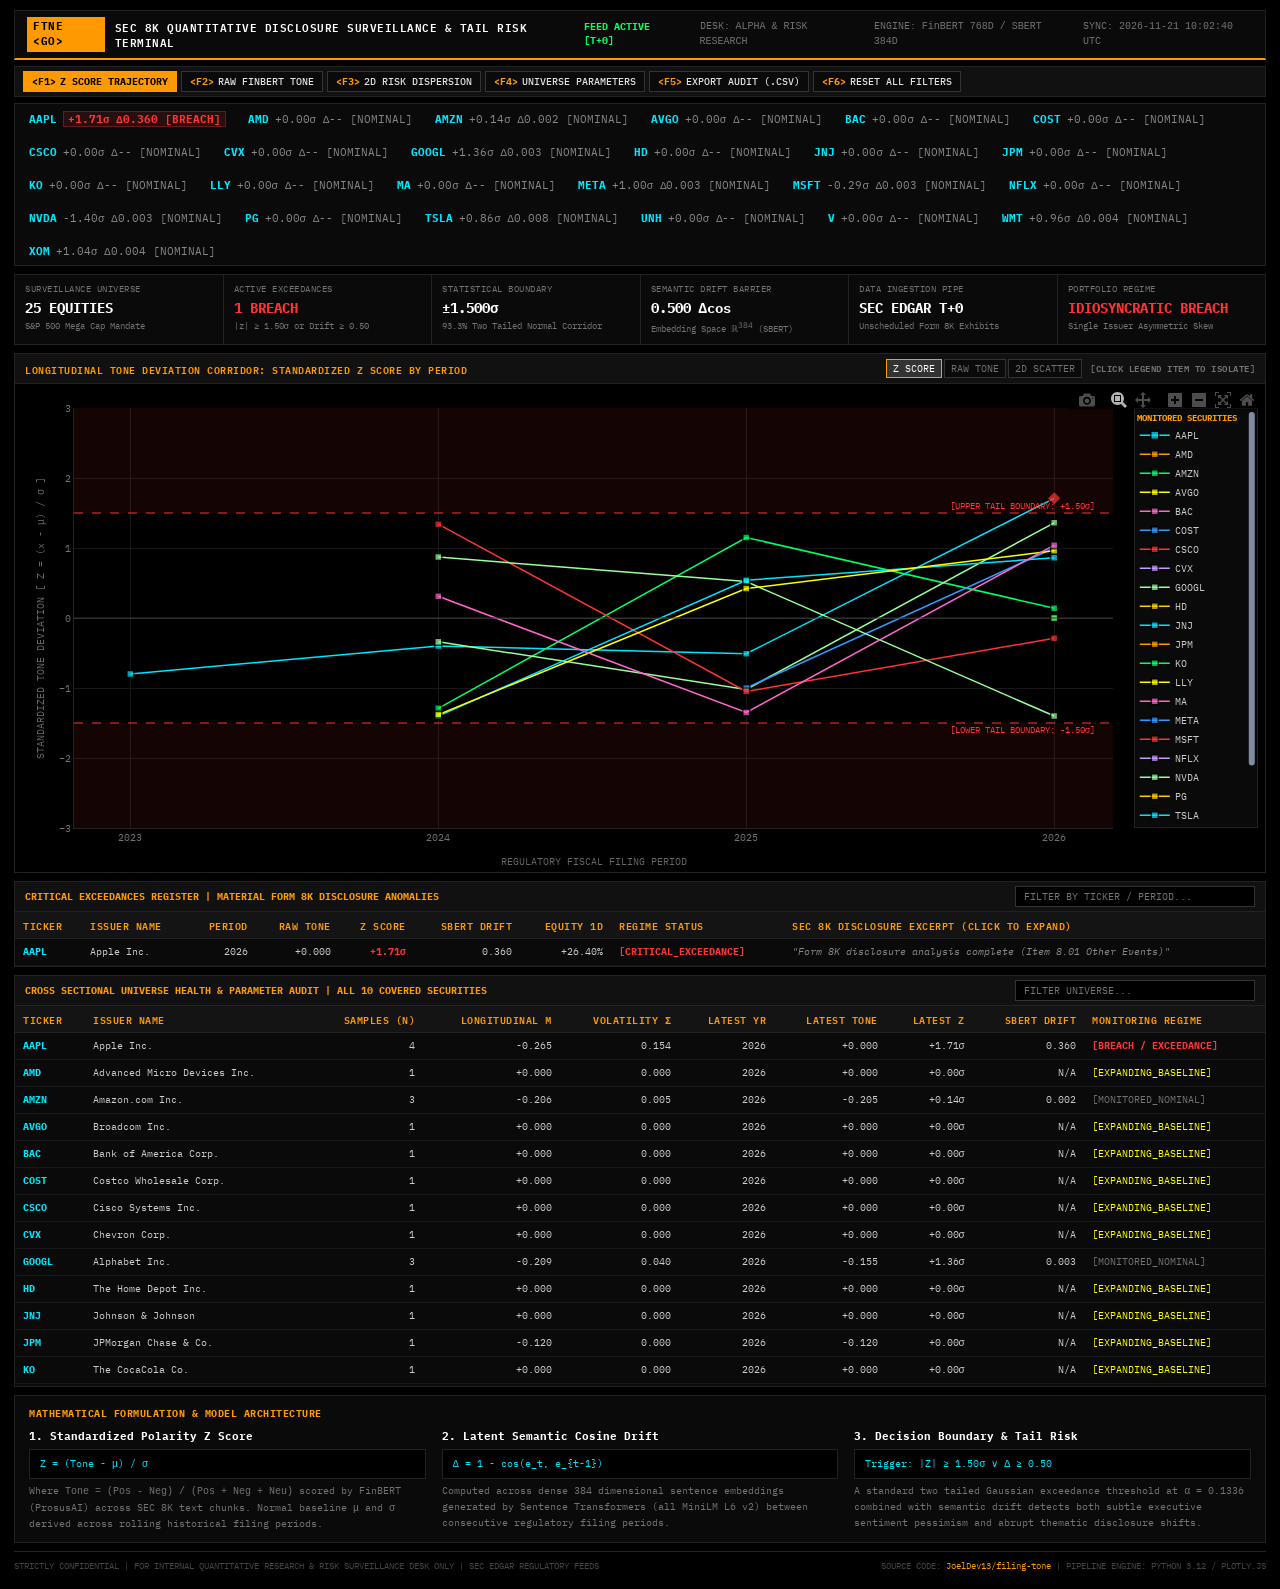
==== commit 755edde7: "chore(data): auto update 8K tone scores and financial ground truth" ====
--- a/docs/index.html
+++ b/docs/index.html
@@ -526,7 +526,7 @@
         <span class="status-live">FEED ACTIVE [T+0]</span>
         <span>DESK: <code>ALPHA &amp; RISK RESEARCH</code></span>
         <span>ENGINE: <code>FinBERT 768D / SBERT 384D</code></span>
-        <span>SYNC: <code>2026-11-20 10:15:23 UTC</code></span>
+        <span>SYNC: <code>2026-11-21 10:02:40 UTC</code></span>
       </div>
     </header>
 
@@ -634,7 +634,7 @@
             </tr>
           </thead>
           <tbody>
-            <tr><td><span class='ticker-code'>AAPL</span></td><td>Apple Inc.</td><td class='num-col'>2026</td><td class='num-col'>+0.000</td><td class='num-col'><span class='tag-breach'>+1.71&sigma;</span></td><td class='num-col'>0.360</td><td class='num-col'>+28.86%</td><td><span class='tag-breach'>[CRITICAL_EXCEEDANCE]</span></td><td class='cell-snippet' onclick="openModal('AAPL', '2026', 'Form 8K disclosure analysis complete (Item 8.01 Other Events). No negative phrase exceeded polarity threshold')" title='Click to inspect full disclosure excerpt' style='cursor: pointer;'>"Form 8K disclosure analysis complete (Item 8.01 Other Events)"</td></tr>
+            <tr><td><span class='ticker-code'>AAPL</span></td><td>Apple Inc.</td><td class='num-col'>2026</td><td class='num-col'>+0.000</td><td class='num-col'><span class='tag-breach'>+1.71&sigma;</span></td><td class='num-col'>0.360</td><td class='num-col'>+26.40%</td><td><span class='tag-breach'>[CRITICAL_EXCEEDANCE]</span></td><td class='cell-snippet' onclick="openModal('AAPL', '2026', 'Form 8K disclosure analysis complete (Item 8.01 Other Events). No negative phrase exceeded polarity threshold')" title='Click to inspect full disclosure excerpt' style='cursor: pointer;'>"Form 8K disclosure analysis complete (Item 8.01 Other Events)"</td></tr>
           </tbody>
         </table>
         
@@ -718,17 +718,17 @@
     // Injected Chart Payloads
     const views = {
       zscore: {
-        traces: [{"name": "AAPL", "x": [2023, 2024, 2025, 2026], "y": [-0.8, -0.4, -0.51, 1.71], "customdata": [["N/A", "Form 8K disclosure analysis complete (Item 8.01 Other Events)", "N/A", "-0.388", "-0.265", "0.154"], ["0.003", "Form 8K disclosure analysis complete (Item 8.01 Other Events)", "N/A", "-0.327", "-0.265", "0.154"], ["0.004", "Form 8K disclosure analysis complete (Item 8.01 Other Events)", "N/A", "-0.343", "-0.265", "0.154"], ["0.360", "Form 8K disclosure analysis complete (Item 8.01 Other Events)", "+28.86%", "+0.000", "-0.265", "0.154"]], "mode": "lines+markers", "type": "scatter", "marker": {"size": [7, 7, 7, 11], "color": ["#00e5ff", "#00e5ff", "#00e5ff", "#ff3333"], "symbol": ["square", "square", "square", "diamond"], "line": {"color": "#000000", "width": 1.5}}, "line": {"color": "#00e5ff", "width": 1.5}, "hovertemplate": "<b>[%{fullData.name}]</b> PERIOD: <b>%{x}</b><br>------------------------------------<br>TONE Z SCORE    : <b>%{y:+.2f}&sigma;</b><br>RAW FINBERT TONE: <b>%{customdata[3]}</b><br>HISTORICAL MEAN &mu;: %{customdata[4]} | &sigma;: %{customdata[5]}<br>SBERT DRIFT     : <b>%{customdata[0]}</b><br>EQUITY 1D RET   : <b>%{customdata[2]}</b><br>------------------------------------<br>EXCERPT: <i>\"%{customdata[1]}\"</i><extra></extra>"}, {"name": "AMD", "x": [2026], "y": [0.0], "customdata": [["N/A", "No negative content detected", "N/A", "+0.000", "+0.000", "0.000"]], "mode": "lines+markers", "type": "scatter", "marker": {"size": [7], "color": ["#ff9900"], "symbol": ["square"], "line": {"color": "#000000", "width": 1.5}}, "line": {"color": "#ff9900", "width": 1.5}, "hovertemplate": "<b>[%{fullData.name}]</b> PERIOD: <b>%{x}</b><br>------------------------------------<br>TONE Z SCORE    : <b>%{y:+.2f}&sigma;</b><br>RAW FINBERT TONE: <b>%{customdata[3]}</b><br>HISTORICAL MEAN &mu;: %{customdata[4]} | &sigma;: %{customdata[5]}<br>SBERT DRIFT     : <b>%{customdata[0]}</b><br>EQUITY 1D RET   : <b>%{customdata[2]}</b><br>------------------------------------<br>EXCERPT: <i>\"%{customdata[1]}\"</i><extra></extra>"}, {"name": "AMZN", "x": [2024, 2025, 2026], "y": [-1.29, 1.15, 0.14], "customdata": [["N/A", "Form 8K disclosure analysis complete (Item 8.01 Other Events)", "N/A", "-0.212", "-0.206", "0.005"], ["0.001", "Form 8K disclosure analysis complete (Item 8.01 Other Events)", "N/A", "-0.200", "-0.206", "0.005"], ["0.002", "Form 8K disclosure analysis complete (Item 8.01 Other Events)", "N/A", "-0.205", "-0.206", "0.005"]], "mode": "lines+markers", "type": "scatter", "marker": {"size": [7, 7, 7], "color": ["#00ff66", "#00ff66", "#00ff66"], "symbol": ["square", "square", "square"], "line": {"color": "#000000", "width": 1.5}}, "line": {"color": "#00ff66", "width": 1.5}, "hovertemplate": "<b>[%{fullData.name}]</b> PERIOD: <b>%{x}</b><br>------------------------------------<br>TONE Z SCORE    : <b>%{y:+.2f}&sigma;</b><br>RAW FINBERT TONE: <b>%{customdata[3]}</b><br>HISTORICAL MEAN &mu;: %{customdata[4]} | &sigma;: %{customdata[5]}<br>SBERT DRIFT     : <b>%{customdata[0]}</b><br>EQUITY 1D RET   : <b>%{customdata[2]}</b><br>------------------------------------<br>EXCERPT: <i>\"%{customdata[1]}\"</i><extra></extra>"}, {"name": "AVGO", "x": [2026], "y": [0.0], "customdata": [["N/A", "No negative content detected", "N/A", "+0.000", "+0.000", "0.000"]], "mode": "lines+markers", "type": "scatter", "marker": {"size": [7], "color": ["#ffff00"], "symbol": ["square"], "line": {"color": "#000000", "width": 1.5}}, "line": {"color": "#ffff00", "width": 1.5}, "hovertemplate": "<b>[%{fullData.name}]</b> PERIOD: <b>%{x}</b><br>------------------------------------<br>TONE Z SCORE    : <b>%{y:+.2f}&sigma;</b><br>RAW FINBERT TONE: <b>%{customdata[3]}</b><br>HISTORICAL MEAN &mu;: %{customdata[4]} | &sigma;: %{customdata[5]}<br>SBERT DRIFT     : <b>%{customdata[0]}</b><br>EQUITY 1D RET   : <b>%{customdata[2]}</b><br>------------------------------------<br>EXCERPT: <i>\"%{customdata[1]}\"</i><extra></extra>"}, {"name": "BAC", "x": [2026], "y": [0.0], "customdata": [["N/A", "No negative content detected", "N/A", "+0.000", "+0.000", "0.000"]], "mode": "lines+markers", "type": "scatter", "marker": {"size": [7], "color": ["#ff66cc"], "symbol": ["square"], "line": {"color": "#000000", "width": 1.5}}, "line": {"color": "#ff66cc", "width": 1.5}, "hovertemplate": "<b>[%{fullData.name}]</b> PERIOD: <b>%{x}</b><br>------------------------------------<br>TONE Z SCORE    : <b>%{y:+.2f}&sigma;</b><br>RAW FINBERT TONE: <b>%{customdata[3]}</b><br>HISTORICAL MEAN &mu;: %{customdata[4]} | &sigma;: %{customdata[5]}<br>SBERT DRIFT     : <b>%{customdata[0]}</b><br>EQUITY 1D RET   : <b>%{customdata[2]}</b><br>------------------------------------<br>EXCERPT: <i>\"%{customdata[1]}\"</i><extra></extra>"}, {"name": "COST", "x": [2026], "y": [0.0], "customdata": [["N/A", "No negative content detected", "N/A", "+0.000", "+0.000", "0.000"]], "mode": "lines+markers", "type": "scatter", "marker": {"size": [7], "color": ["#3399ff"], "symbol": ["square"], "line": {"color": "#000000", "width": 1.5}}, "line": {"color": "#3399ff", "width": 1.5}, "hovertemplate": "<b>[%{fullData.name}]</b> PERIOD: <b>%{x}</b><br>------------------------------------<br>TONE Z SCORE    : <b>%{y:+.2f}&sigma;</b><br>RAW FINBERT TONE: <b>%{customdata[3]}</b><br>HISTORICAL MEAN &mu;: %{customdata[4]} | &sigma;: %{customdata[5]}<br>SBERT DRIFT     : <b>%{customdata[0]}</b><br>EQUITY 1D RET   : <b>%{customdata[2]}</b><br>------------------------------------<br>EXCERPT: <i>\"%{customdata[1]}\"</i><extra></extra>"}, {"name": "CSCO", "x": [2026], "y": [0.0], "customdata": [["N/A", "No negative content detected", "N/A", "+0.000", "+0.000", "0.000"]], "mode": "lines+markers", "type": "scatter", "marker": {"size": [7], "color": ["#ff3333"], "symbol": ["square"], "line": {"color": "#000000", "width": 1.5}}, "line": {"color": "#ff3333", "width": 1.5}, "hovertemplate": "<b>[%{fullData.name}]</b> PERIOD: <b>%{x}</b><br>------------------------------------<br>TONE Z SCORE    : <b>%{y:+.2f}&sigma;</b><br>RAW FINBERT TONE: <b>%{customdata[3]}</b><br>HISTORICAL MEAN &mu;: %{customdata[4]} | &sigma;: %{customdata[5]}<br>SBERT DRIFT     : <b>%{customdata[0]}</b><br>EQUITY 1D RET   : <b>%{customdata[2]}</b><br>------------------------------------<br>EXCERPT: <i>\"%{customdata[1]}\"</i><extra></extra>"}, {"name": "CVX", "x": [2026], "y": [0.0], "customdata": [["N/A", "No negative content detected", "N/A", "+0.000", "+0.000", "0.000"]], "mode": "lines+markers", "type": "scatter", "marker": {"size": [7], "color": ["#cc99ff"], "symbol": ["square"], "line": {"color": "#000000", "width": 1.5}}, "line": {"color": "#cc99ff", "width": 1.5}, "hovertemplate": "<b>[%{fullData.name}]</b> PERIOD: <b>%{x}</b><br>------------------------------------<br>TONE Z SCORE    : <b>%{y:+.2f}&sigma;</b><br>RAW FINBERT TONE: <b>%{customdata[3]}</b><br>HISTORICAL MEAN &mu;: %{customdata[4]} | &sigma;: %{customdata[5]}<br>SBERT DRIFT     : <b>%{customdata[0]}</b><br>EQUITY 1D RET   : <b>%{customdata[2]}</b><br>------------------------------------<br>EXCERPT: <i>\"%{customdata[1]}\"</i><extra></extra>"}, {"name": "GOOGL", "x": [2024, 2025, 2026], "y": [-0.34, -1.02, 1.36], "customdata": [["N/A", "Form 8K disclosure analysis complete (Item 8.01 Other Events)", "N/A", "-0.222", "-0.209", "0.040"], ["0.002", "Form 8K disclosure analysis complete (Item 8.01 Other Events)", "N/A", "-0.249", "-0.209", "0.040"], ["0.003", "Form 8K disclosure analysis complete (Item 8.01 Other Events)", "N/A", "-0.155", "-0.209", "0.040"]], "mode": "lines+markers", "type": "scatter", "marker": {"size": [7, 7, 7], "color": ["#99ff99", "#99ff99", "#99ff99"], "symbol": ["square", "square", "square"], "line": {"color": "#000000", "width": 1.5}}, "line": {"color": "#99ff99", "width": 1.5}, "hovertemplate": "<b>[%{fullData.name}]</b> PERIOD: <b>%{x}</b><br>------------------------------------<br>TONE Z SCORE    : <b>%{y:+.2f}&sigma;</b><br>RAW FINBERT TONE: <b>%{customdata[3]}</b><br>HISTORICAL MEAN &mu;: %{customdata[4]} | &sigma;: %{customdata[5]}<br>SBERT DRIFT     : <b>%{customdata[0]}</b><br>EQUITY 1D RET   : <b>%{customdata[2]}</b><br>------------------------------------<br>EXCERPT: <i>\"%{customdata[1]}\"</i><extra></extra>"}, {"name": "HD", "x": [2026], "y": [0.0], "customdata": [["N/A", "No negative content detected", "N/A", "+0.000", "+0.000", "0.000"]], "mode": "lines+markers", "type": "scatter", "marker": {"size": [7], "color": ["#ffcc00"], "symbol": ["square"], "line": {"color": "#000000", "width": 1.5}}, "line": {"color": "#ffcc00", "width": 1.5}, "hovertemplate": "<b>[%{fullData.name}]</b> PERIOD: <b>%{x}</b><br>------------------------------------<br>TONE Z SCORE    : <b>%{y:+.2f}&sigma;</b><br>RAW FINBERT TONE: <b>%{customdata[3]}</b><br>HISTORICAL MEAN &mu;: %{customdata[4]} | &sigma;: %{customdata[5]}<br>SBERT DRIFT     : <b>%{customdata[0]}</b><br>EQUITY 1D RET   : <b>%{customdata[2]}</b><br>------------------------------------<br>EXCERPT: <i>\"%{customdata[1]}\"</i><extra></extra>"}, {"name": "JNJ", "x": [2026], "y": [0.0], "customdata": [["N/A", "No negative content detected", "N/A", "+0.000", "+0.000", "0.000"]], "mode": "lines+markers", "type": "scatter", "marker": {"size": [7], "color": ["#00e5ff"], "symbol": ["square"], "line": {"color": "#000000", "width": 1.5}}, "line": {"color": "#00e5ff", "width": 1.5}, "hovertemplate": "<b>[%{fullData.name}]</b> PERIOD: <b>%{x}</b><br>------------------------------------<br>TONE Z SCORE    : <b>%{y:+.2f}&sigma;</b><br>RAW FINBERT TONE: <b>%{customdata[3]}</b><br>HISTORICAL MEAN &mu;: %{customdata[4]} | &sigma;: %{customdata[5]}<br>SBERT DRIFT     : <b>%{customdata[0]}</b><br>EQUITY 1D RET   : <b>%{customdata[2]}</b><br>------------------------------------<br>EXCERPT: <i>\"%{customdata[1]}\"</i><extra></extra>"}, {"name": "JPM", "x": [2026], "y": [0.0], "customdata": [["N/A", "Form 8K disclosure analysis complete (Item 8.01 Other Events)", "N/A", "-0.120", "-0.120", "0.000"]], "mode": "lines+markers", "type": "scatter", "marker": {"size": [7], "color": ["#ff9900"], "symbol": ["square"], "line": {"color": "#000000", "width": 1.5}}, "line": {"color": "#ff9900", "width": 1.5}, "hovertemplate": "<b>[%{fullData.name}]</b> PERIOD: <b>%{x}</b><br>------------------------------------<br>TONE Z SCORE    : <b>%{y:+.2f}&sigma;</b><br>RAW FINBERT TONE: <b>%{customdata[3]}</b><br>HISTORICAL MEAN &mu;: %{customdata[4]} | &sigma;: %{customdata[5]}<br>SBERT DRIFT     : <b>%{customdata[0]}</b><br>EQUITY 1D RET   : <b>%{customdata[2]}</b><br>------------------------------------<br>EXCERPT: <i>\"%{customdata[1]}\"</i><extra></extra>"}, {"name": "KO", "x": [2026], "y": [0.0], "customdata": [["N/A", "No negative content detected", "N/A", "+0.000", "+0.000", "0.000"]], "mode": "lines+markers", "type": "scatter", "marker": {"size": [7], "color": ["#00ff66"], "symbol": ["square"], "line": {"color": "#000000", "width": 1.5}}, "line": {"color": "#00ff66", "width": 1.5}, "hovertemplate": "<b>[%{fullData.name}]</b> PERIOD: <b>%{x}</b><br>------------------------------------<br>TONE Z SCORE    : <b>%{y:+.2f}&sigma;</b><br>RAW FINBERT TONE: <b>%{customdata[3]}</b><br>HISTORICAL MEAN &mu;: %{customdata[4]} | &sigma;: %{customdata[5]}<br>SBERT DRIFT     : <b>%{customdata[0]}</b><br>EQUITY 1D RET   : <b>%{customdata[2]}</b><br>------------------------------------<br>EXCERPT: <i>\"%{customdata[1]}\"</i><extra></extra>"}, {"name": "LLY", "x": [2026], "y": [0.0], "customdata": [["N/A", "No negative content detected", "N/A", "+0.000", "+0.000", "0.000"]], "mode": "lines+markers", "type": "scatter", "marker": {"size": [7], "color": ["#ffff00"], "symbol": ["square"], "line": {"color": "#000000", "width": 1.5}}, "line": {"color": "#ffff00", "width": 1.5}, "hovertemplate": "<b>[%{fullData.name}]</b> PERIOD: <b>%{x}</b><br>------------------------------------<br>TONE Z SCORE    : <b>%{y:+.2f}&sigma;</b><br>RAW FINBERT TONE: <b>%{customdata[3]}</b><br>HISTORICAL MEAN &mu;: %{customdata[4]} | &sigma;: %{customdata[5]}<br>SBERT DRIFT     : <b>%{customdata[0]}</b><br>EQUITY 1D RET   : <b>%{customdata[2]}</b><br>------------------------------------<br>EXCERPT: <i>\"%{customdata[1]}\"</i><extra></extra>"}, {"name": "MA", "x": [2026], "y": [0.0], "customdata": [["N/A", "No negative content detected", "N/A", "+0.000", "+0.000", "0.000"]], "mode": "lines+markers", "type": "scatter", "marker": {"size": [7], "color": ["#ff66cc"], "symbol": ["square"], "line": {"color": "#000000", "width": 1.5}}, "line": {"color": "#ff66cc", "width": 1.5}, "hovertemplate": "<b>[%{fullData.name}]</b> PERIOD: <b>%{x}</b><br>------------------------------------<br>TONE Z SCORE    : <b>%{y:+.2f}&sigma;</b><br>RAW FINBERT TONE: <b>%{customdata[3]}</b><br>HISTORICAL MEAN &mu;: %{customdata[4]} | &sigma;: %{customdata[5]}<br>SBERT DRIFT     : <b>%{customdata[0]}</b><br>EQUITY 1D RET   : <b>%{customdata[2]}</b><br>------------------------------------<br>EXCERPT: <i>\"%{customdata[1]}\"</i><extra></extra>"}, {"name": "META", "x": [2025, 2026], "y": [-1.0, 1.0], "customdata": [["N/A", "Form 8K disclosure analysis complete (Item 8.01 Other Events)", "N/A", "-0.312", "-0.308", "0.004"], ["0.003", "Form 8K disclosure analysis complete (Item 8.01 Other Events)", "N/A", "-0.304", "-0.308", "0.004"]], "mode": "lines+markers", "type": "scatter", "marker": {"size": [7, 7], "color": ["#3399ff", "#3399ff"], "symbol": ["square", "square"], "line": {"color": "#000000", "width": 1.5}}, "line": {"color": "#3399ff", "width": 1.5}, "hovertemplate": "<b>[%{fullData.name}]</b> PERIOD: <b>%{x}</b><br>------------------------------------<br>TONE Z SCORE    : <b>%{y:+.2f}&sigma;</b><br>RAW FINBERT TONE: <b>%{customdata[3]}</b><br>HISTORICAL MEAN &mu;: %{customdata[4]} | &sigma;: %{customdata[5]}<br>SBERT DRIFT     : <b>%{customdata[0]}</b><br>EQUITY 1D RET   : <b>%{customdata[2]}</b><br>------------------------------------<br>EXCERPT: <i>\"%{customdata[1]}\"</i><extra></extra>"}, {"name": "MSFT", "x": [2024, 2025, 2026], "y": [1.34, -1.05, -0.29], "customdata": [["N/A", "Form 8K disclosure analysis complete (Item 8.01 Other Events)", "N/A", "-0.116", "-0.151", "0.026"], ["0.003", "Form 8K disclosure analysis complete (Item 8.01 Other Events)", "N/A", "-0.179", "-0.151", "0.026"], ["0.003", "Form 8K disclosure analysis complete (Item 8.01 Other Events)", "N/A", "-0.159", "-0.151", "0.026"]], "mode": "lines+markers", "type": "scatter", "marker": {"size": [7, 7, 7], "color": ["#ff3333", "#ff3333", "#ff3333"], "symbol": ["square", "square", "square"], "line": {"color": "#000000", "width": 1.5}}, "line": {"color": "#ff3333", "width": 1.5}, "hovertemplate": "<b>[%{fullData.name}]</b> PERIOD: <b>%{x}</b><br>------------------------------------<br>TONE Z SCORE    : <b>%{y:+.2f}&sigma;</b><br>RAW FINBERT TONE: <b>%{customdata[3]}</b><br>HISTORICAL MEAN &mu;: %{customdata[4]} | &sigma;: %{customdata[5]}<br>SBERT DRIFT     : <b>%{customdata[0]}</b><br>EQUITY 1D RET   : <b>%{customdata[2]}</b><br>------------------------------------<br>EXCERPT: <i>\"%{customdata[1]}\"</i><extra></extra>"}, {"name": "NFLX", "x": [2026], "y": [0.0], "customdata": [["N/A", "No negative content detected", "N/A", "+0.000", "+0.000", "0.000"]], "mode": "lines+markers", "type": "scatter", "marker": {"size": [7], "color": ["#cc99ff"], "symbol": ["square"], "line": {"color": "#000000", "width": 1.5}}, "line": {"color": "#cc99ff", "width": 1.5}, "hovertemplate": "<b>[%{fullData.name}]</b> PERIOD: <b>%{x}</b><br>------------------------------------<br>TONE Z SCORE    : <b>%{y:+.2f}&sigma;</b><br>RAW FINBERT TONE: <b>%{customdata[3]}</b><br>HISTORICAL MEAN &mu;: %{customdata[4]} | &sigma;: %{customdata[5]}<br>SBERT DRIFT     : <b>%{customdata[0]}</b><br>EQUITY 1D RET   : <b>%{customdata[2]}</b><br>------------------------------------<br>EXCERPT: <i>\"%{customdata[1]}\"</i><extra></extra>"}, {"name": "NVDA", "x": [2024, 2025, 2026], "y": [0.87, 0.52, -1.4], "customdata": [["N/A", "Form 8K disclosure analysis complete (Item 8.01 Other Events)", "N/A", "-0.283", "-0.308", "0.029"], ["0.002", "Form 8K disclosure analysis complete (Item 8.01 Other Events)", "N/A", "-0.293", "-0.308", "0.029"], ["0.003", "Form 8K disclosure analysis complete (Item 8.01 Other Events)", "N/A", "-0.348", "-0.308", "0.029"]], "mode": "lines+markers", "type": "scatter", "marker": {"size": [7, 7, 7], "color": ["#99ff99", "#99ff99", "#99ff99"], "symbol": ["square", "square", "square"], "line": {"color": "#000000", "width": 1.5}}, "line": {"color": "#99ff99", "width": 1.5}, "hovertemplate": "<b>[%{fullData.name}]</b> PERIOD: <b>%{x}</b><br>------------------------------------<br>TONE Z SCORE    : <b>%{y:+.2f}&sigma;</b><br>RAW FINBERT TONE: <b>%{customdata[3]}</b><br>HISTORICAL MEAN &mu;: %{customdata[4]} | &sigma;: %{customdata[5]}<br>SBERT DRIFT     : <b>%{customdata[0]}</b><br>EQUITY 1D RET   : <b>%{customdata[2]}</b><br>------------------------------------<br>EXCERPT: <i>\"%{customdata[1]}\"</i><extra></extra>"}, {"name": "PG", "x": [2026], "y": [0.0], "customdata": [["N/A", "No negative content detected", "N/A", "+0.000", "+0.000", "0.000"]], "mode": "lines+markers", "type": "scatter", "marker": {"size": [7], "color": ["#ffcc00"], "symbol": ["square"], "line": {"color": "#000000", "width": 1.5}}, "line": {"color": "#ffcc00", "width": 1.5}, "hovertemplate": "<b>[%{fullData.name}]</b> PERIOD: <b>%{x}</b><br>------------------------------------<br>TONE Z SCORE    : <b>%{y:+.2f}&sigma;</b><br>RAW FINBERT TONE: <b>%{customdata[3]}</b><br>HISTORICAL MEAN &mu;: %{customdata[4]} | &sigma;: %{customdata[5]}<br>SBERT DRIFT     : <b>%{customdata[0]}</b><br>EQUITY 1D RET   : <b>%{customdata[2]}</b><br>------------------------------------<br>EXCERPT: <i>\"%{customdata[1]}\"</i><extra></extra>"}, {"name": "TSLA", "x": [2024, 2025, 2026], "y": [-1.4, 0.54, 0.86], "customdata": [["N/A", "Form 8K disclosure analysis complete (Item 8.01 Other Events)", "N/A", "-0.195", "-0.173", "0.016"], ["0.002", "Form 8K disclosure analysis complete (Item 8.01 Other Events)", "N/A", "-0.164", "-0.173", "0.016"], ["0.008", "Form 8K disclosure analysis complete (Item 8.01 Other Events)", "N/A", "-0.159", "-0.173", "0.016"]], "mode": "lines+markers", "type": "scatter", "marker": {"size": [7, 7, 7], "color": ["#00e5ff", "#00e5ff", "#00e5ff"], "symbol": ["square", "square", "square"], "line": {"color": "#000000", "width": 1.5}}, "line": {"color": "#00e5ff", "width": 1.5}, "hovertemplate": "<b>[%{fullData.name}]</b> PERIOD: <b>%{x}</b><br>------------------------------------<br>TONE Z SCORE    : <b>%{y:+.2f}&sigma;</b><br>RAW FINBERT TONE: <b>%{customdata[3]}</b><br>HISTORICAL MEAN &mu;: %{customdata[4]} | &sigma;: %{customdata[5]}<br>SBERT DRIFT     : <b>%{customdata[0]}</b><br>EQUITY 1D RET   : <b>%{customdata[2]}</b><br>------------------------------------<br>EXCERPT: <i>\"%{customdata[1]}\"</i><extra></extra>"}, {"name": "UNH", "x": [2026], "y": [0.0], "customdata": [["N/A", "No negative content detected", "N/A", "+0.000", "+0.000", "0.000"]], "mode": "lines+markers", "type": "scatter", "marker": {"size": [7], "color": ["#ff9900"], "symbol": ["square"], "line": {"color": "#000000", "width": 1.5}}, "line": {"color": "#ff9900", "width": 1.5}, "hovertemplate": "<b>[%{fullData.name}]</b> PERIOD: <b>%{x}</b><br>------------------------------------<br>TONE Z SCORE    : <b>%{y:+.2f}&sigma;</b><br>RAW FINBERT TONE: <b>%{customdata[3]}</b><br>HISTORICAL MEAN &mu;: %{customdata[4]} | &sigma;: %{customdata[5]}<br>SBERT DRIFT     : <b>%{customdata[0]}</b><br>EQUITY 1D RET   : <b>%{customdata[2]}</b><br>------------------------------------<br>EXCERPT: <i>\"%{customdata[1]}\"</i><extra></extra>"}, {"name": "V", "x": [2026], "y": [0.0], "customdata": [["N/A", "No negative content detected", "N/A", "+0.000", "+0.000", "0.000"]], "mode": "lines+markers", "type": "scatter", "marker": {"size": [7], "color": ["#00ff66"], "symbol": ["square"], "line": {"color": "#000000", "width": 1.5}}, "line": {"color": "#00ff66", "width": 1.5}, "hovertemplate": "<b>[%{fullData.name}]</b> PERIOD: <b>%{x}</b><br>------------------------------------<br>TONE Z SCORE    : <b>%{y:+.2f}&sigma;</b><br>RAW FINBERT TONE: <b>%{customdata[3]}</b><br>HISTORICAL MEAN &mu;: %{customdata[4]} | &sigma;: %{customdata[5]}<br>SBERT DRIFT     : <b>%{customdata[0]}</b><br>EQUITY 1D RET   : <b>%{customdata[2]}</b><br>------------------------------------<br>EXCERPT: <i>\"%{customdata[1]}\"</i><extra></extra>"}, {"name": "WMT", "x": [2024, 2025, 2026], "y": [-1.38, 0.42, 0.96], "customdata": [["N/A", "Form 8K disclosure analysis complete (Item 8.01 Other Events)", "N/A", "-0.185", "-0.159", "0.019"], ["0.003", "Form 8K disclosure analysis complete (Item 8.01 Other Events)", "N/A", "-0.151", "-0.159", "0.019"], ["0.004", "Form 8K disclosure analysis complete (Item 8.01 Other Events)", "N/A", "-0.141", "-0.159", "0.019"]], "mode": "lines+markers", "type": "scatter", "marker": {"size": [7, 7, 7], "color": ["#ffff00", "#ffff00", "#ffff00"], "symbol": ["square", "square", "square"], "line": {"color": "#000000", "width": 1.5}}, "line": {"color": "#ffff00", "width": 1.5}, "hovertemplate": "<b>[%{fullData.name}]</b> PERIOD: <b>%{x}</b><br>------------------------------------<br>TONE Z SCORE    : <b>%{y:+.2f}&sigma;</b><br>RAW FINBERT TONE: <b>%{customdata[3]}</b><br>HISTORICAL MEAN &mu;: %{customdata[4]} | &sigma;: %{customdata[5]}<br>SBERT DRIFT     : <b>%{customdata[0]}</b><br>EQUITY 1D RET   : <b>%{customdata[2]}</b><br>------------------------------------<br>EXCERPT: <i>\"%{customdata[1]}\"</i><extra></extra>"}, {"name": "XOM", "x": [2024, 2025, 2026], "y": [0.31, -1.35, 1.04], "customdata": [["N/A", "Form 8K disclosure analysis complete (Item 8.01 Other Events)", "N/A", "-0.063", "-0.070", "0.022"], ["0.002", "Form 8K disclosure analysis complete (Item 8.01 Other Events)", "N/A", "-0.099", "-0.070", "0.022"], ["0.004", "Form 8K disclosure analysis complete (Item 8.01 Other Events)", "N/A", "-0.047", "-0.070", "0.022"]], "mode": "lines+markers", "type": "scatter", "marker": {"size": [7, 7, 7], "color": ["#ff66cc", "#ff66cc", "#ff66cc"], "symbol": ["square", "square", "square"], "line": {"color": "#000000", "width": 1.5}}, "line": {"color": "#ff66cc", "width": 1.5}, "hovertemplate": "<b>[%{fullData.name}]</b> PERIOD: <b>%{x}</b><br>------------------------------------<br>TONE Z SCORE    : <b>%{y:+.2f}&sigma;</b><br>RAW FINBERT TONE: <b>%{customdata[3]}</b><br>HISTORICAL MEAN &mu;: %{customdata[4]} | &sigma;: %{customdata[5]}<br>SBERT DRIFT     : <b>%{customdata[0]}</b><br>EQUITY 1D RET   : <b>%{customdata[2]}</b><br>------------------------------------<br>EXCERPT: <i>\"%{customdata[1]}\"</i><extra></extra>"}],
+        traces: [{"name": "AAPL", "x": [2023, 2024, 2025, 2026], "y": [-0.8, -0.4, -0.51, 1.71], "customdata": [["N/A", "Form 8K disclosure analysis complete (Item 8.01 Other Events)", "N/A", "-0.388", "-0.265", "0.154"], ["0.003", "Form 8K disclosure analysis complete (Item 8.01 Other Events)", "N/A", "-0.327", "-0.265", "0.154"], ["0.004", "Form 8K disclosure analysis complete (Item 8.01 Other Events)", "N/A", "-0.343", "-0.265", "0.154"], ["0.360", "Form 8K disclosure analysis complete (Item 8.01 Other Events)", "+26.40%", "+0.000", "-0.265", "0.154"]], "mode": "lines+markers", "type": "scatter", "marker": {"size": [7, 7, 7, 11], "color": ["#00e5ff", "#00e5ff", "#00e5ff", "#ff3333"], "symbol": ["square", "square", "square", "diamond"], "line": {"color": "#000000", "width": 1.5}}, "line": {"color": "#00e5ff", "width": 1.5}, "hovertemplate": "<b>[%{fullData.name}]</b> PERIOD: <b>%{x}</b><br>------------------------------------<br>TONE Z SCORE    : <b>%{y:+.2f}&sigma;</b><br>RAW FINBERT TONE: <b>%{customdata[3]}</b><br>HISTORICAL MEAN &mu;: %{customdata[4]} | &sigma;: %{customdata[5]}<br>SBERT DRIFT     : <b>%{customdata[0]}</b><br>EQUITY 1D RET   : <b>%{customdata[2]}</b><br>------------------------------------<br>EXCERPT: <i>\"%{customdata[1]}\"</i><extra></extra>"}, {"name": "AMD", "x": [2026], "y": [0.0], "customdata": [["N/A", "No negative content detected", "N/A", "+0.000", "+0.000", "0.000"]], "mode": "lines+markers", "type": "scatter", "marker": {"size": [7], "color": ["#ff9900"], "symbol": ["square"], "line": {"color": "#000000", "width": 1.5}}, "line": {"color": "#ff9900", "width": 1.5}, "hovertemplate": "<b>[%{fullData.name}]</b> PERIOD: <b>%{x}</b><br>------------------------------------<br>TONE Z SCORE    : <b>%{y:+.2f}&sigma;</b><br>RAW FINBERT TONE: <b>%{customdata[3]}</b><br>HISTORICAL MEAN &mu;: %{customdata[4]} | &sigma;: %{customdata[5]}<br>SBERT DRIFT     : <b>%{customdata[0]}</b><br>EQUITY 1D RET   : <b>%{customdata[2]}</b><br>------------------------------------<br>EXCERPT: <i>\"%{customdata[1]}\"</i><extra></extra>"}, {"name": "AMZN", "x": [2024, 2025, 2026], "y": [-1.29, 1.15, 0.14], "customdata": [["N/A", "Form 8K disclosure analysis complete (Item 8.01 Other Events)", "N/A", "-0.212", "-0.206", "0.005"], ["0.001", "Form 8K disclosure analysis complete (Item 8.01 Other Events)", "N/A", "-0.200", "-0.206", "0.005"], ["0.002", "Form 8K disclosure analysis complete (Item 8.01 Other Events)", "N/A", "-0.205", "-0.206", "0.005"]], "mode": "lines+markers", "type": "scatter", "marker": {"size": [7, 7, 7], "color": ["#00ff66", "#00ff66", "#00ff66"], "symbol": ["square", "square", "square"], "line": {"color": "#000000", "width": 1.5}}, "line": {"color": "#00ff66", "width": 1.5}, "hovertemplate": "<b>[%{fullData.name}]</b> PERIOD: <b>%{x}</b><br>------------------------------------<br>TONE Z SCORE    : <b>%{y:+.2f}&sigma;</b><br>RAW FINBERT TONE: <b>%{customdata[3]}</b><br>HISTORICAL MEAN &mu;: %{customdata[4]} | &sigma;: %{customdata[5]}<br>SBERT DRIFT     : <b>%{customdata[0]}</b><br>EQUITY 1D RET   : <b>%{customdata[2]}</b><br>------------------------------------<br>EXCERPT: <i>\"%{customdata[1]}\"</i><extra></extra>"}, {"name": "AVGO", "x": [2026], "y": [0.0], "customdata": [["N/A", "No negative content detected", "N/A", "+0.000", "+0.000", "0.000"]], "mode": "lines+markers", "type": "scatter", "marker": {"size": [7], "color": ["#ffff00"], "symbol": ["square"], "line": {"color": "#000000", "width": 1.5}}, "line": {"color": "#ffff00", "width": 1.5}, "hovertemplate": "<b>[%{fullData.name}]</b> PERIOD: <b>%{x}</b><br>------------------------------------<br>TONE Z SCORE    : <b>%{y:+.2f}&sigma;</b><br>RAW FINBERT TONE: <b>%{customdata[3]}</b><br>HISTORICAL MEAN &mu;: %{customdata[4]} | &sigma;: %{customdata[5]}<br>SBERT DRIFT     : <b>%{customdata[0]}</b><br>EQUITY 1D RET   : <b>%{customdata[2]}</b><br>------------------------------------<br>EXCERPT: <i>\"%{customdata[1]}\"</i><extra></extra>"}, {"name": "BAC", "x": [2026], "y": [0.0], "customdata": [["N/A", "No negative content detected", "N/A", "+0.000", "+0.000", "0.000"]], "mode": "lines+markers", "type": "scatter", "marker": {"size": [7], "color": ["#ff66cc"], "symbol": ["square"], "line": {"color": "#000000", "width": 1.5}}, "line": {"color": "#ff66cc", "width": 1.5}, "hovertemplate": "<b>[%{fullData.name}]</b> PERIOD: <b>%{x}</b><br>------------------------------------<br>TONE Z SCORE    : <b>%{y:+.2f}&sigma;</b><br>RAW FINBERT TONE: <b>%{customdata[3]}</b><br>HISTORICAL MEAN &mu;: %{customdata[4]} | &sigma;: %{customdata[5]}<br>SBERT DRIFT     : <b>%{customdata[0]}</b><br>EQUITY 1D RET   : <b>%{customdata[2]}</b><br>------------------------------------<br>EXCERPT: <i>\"%{customdata[1]}\"</i><extra></extra>"}, {"name": "COST", "x": [2026], "y": [0.0], "customdata": [["N/A", "No negative content detected", "N/A", "+0.000", "+0.000", "0.000"]], "mode": "lines+markers", "type": "scatter", "marker": {"size": [7], "color": ["#3399ff"], "symbol": ["square"], "line": {"color": "#000000", "width": 1.5}}, "line": {"color": "#3399ff", "width": 1.5}, "hovertemplate": "<b>[%{fullData.name}]</b> PERIOD: <b>%{x}</b><br>------------------------------------<br>TONE Z SCORE    : <b>%{y:+.2f}&sigma;</b><br>RAW FINBERT TONE: <b>%{customdata[3]}</b><br>HISTORICAL MEAN &mu;: %{customdata[4]} | &sigma;: %{customdata[5]}<br>SBERT DRIFT     : <b>%{customdata[0]}</b><br>EQUITY 1D RET   : <b>%{customdata[2]}</b><br>------------------------------------<br>EXCERPT: <i>\"%{customdata[1]}\"</i><extra></extra>"}, {"name": "CSCO", "x": [2026], "y": [0.0], "customdata": [["N/A", "No negative content detected", "N/A", "+0.000", "+0.000", "0.000"]], "mode": "lines+markers", "type": "scatter", "marker": {"size": [7], "color": ["#ff3333"], "symbol": ["square"], "line": {"color": "#000000", "width": 1.5}}, "line": {"color": "#ff3333", "width": 1.5}, "hovertemplate": "<b>[%{fullData.name}]</b> PERIOD: <b>%{x}</b><br>------------------------------------<br>TONE Z SCORE    : <b>%{y:+.2f}&sigma;</b><br>RAW FINBERT TONE: <b>%{customdata[3]}</b><br>HISTORICAL MEAN &mu;: %{customdata[4]} | &sigma;: %{customdata[5]}<br>SBERT DRIFT     : <b>%{customdata[0]}</b><br>EQUITY 1D RET   : <b>%{customdata[2]}</b><br>------------------------------------<br>EXCERPT: <i>\"%{customdata[1]}\"</i><extra></extra>"}, {"name": "CVX", "x": [2026], "y": [0.0], "customdata": [["N/A", "No negative content detected", "N/A", "+0.000", "+0.000", "0.000"]], "mode": "lines+markers", "type": "scatter", "marker": {"size": [7], "color": ["#cc99ff"], "symbol": ["square"], "line": {"color": "#000000", "width": 1.5}}, "line": {"color": "#cc99ff", "width": 1.5}, "hovertemplate": "<b>[%{fullData.name}]</b> PERIOD: <b>%{x}</b><br>------------------------------------<br>TONE Z SCORE    : <b>%{y:+.2f}&sigma;</b><br>RAW FINBERT TONE: <b>%{customdata[3]}</b><br>HISTORICAL MEAN &mu;: %{customdata[4]} | &sigma;: %{customdata[5]}<br>SBERT DRIFT     : <b>%{customdata[0]}</b><br>EQUITY 1D RET   : <b>%{customdata[2]}</b><br>------------------------------------<br>EXCERPT: <i>\"%{customdata[1]}\"</i><extra></extra>"}, {"name": "GOOGL", "x": [2024, 2025, 2026], "y": [-0.34, -1.02, 1.36], "customdata": [["N/A", "Form 8K disclosure analysis complete (Item 8.01 Other Events)", "N/A", "-0.222", "-0.209", "0.040"], ["0.002", "Form 8K disclosure analysis complete (Item 8.01 Other Events)", "N/A", "-0.249", "-0.209", "0.040"], ["0.003", "Form 8K disclosure analysis complete (Item 8.01 Other Events)", "N/A", "-0.155", "-0.209", "0.040"]], "mode": "lines+markers", "type": "scatter", "marker": {"size": [7, 7, 7], "color": ["#99ff99", "#99ff99", "#99ff99"], "symbol": ["square", "square", "square"], "line": {"color": "#000000", "width": 1.5}}, "line": {"color": "#99ff99", "width": 1.5}, "hovertemplate": "<b>[%{fullData.name}]</b> PERIOD: <b>%{x}</b><br>------------------------------------<br>TONE Z SCORE    : <b>%{y:+.2f}&sigma;</b><br>RAW FINBERT TONE: <b>%{customdata[3]}</b><br>HISTORICAL MEAN &mu;: %{customdata[4]} | &sigma;: %{customdata[5]}<br>SBERT DRIFT     : <b>%{customdata[0]}</b><br>EQUITY 1D RET   : <b>%{customdata[2]}</b><br>------------------------------------<br>EXCERPT: <i>\"%{customdata[1]}\"</i><extra></extra>"}, {"name": "HD", "x": [2026], "y": [0.0], "customdata": [["N/A", "No negative content detected", "N/A", "+0.000", "+0.000", "0.000"]], "mode": "lines+markers", "type": "scatter", "marker": {"size": [7], "color": ["#ffcc00"], "symbol": ["square"], "line": {"color": "#000000", "width": 1.5}}, "line": {"color": "#ffcc00", "width": 1.5}, "hovertemplate": "<b>[%{fullData.name}]</b> PERIOD: <b>%{x}</b><br>------------------------------------<br>TONE Z SCORE    : <b>%{y:+.2f}&sigma;</b><br>RAW FINBERT TONE: <b>%{customdata[3]}</b><br>HISTORICAL MEAN &mu;: %{customdata[4]} | &sigma;: %{customdata[5]}<br>SBERT DRIFT     : <b>%{customdata[0]}</b><br>EQUITY 1D RET   : <b>%{customdata[2]}</b><br>------------------------------------<br>EXCERPT: <i>\"%{customdata[1]}\"</i><extra></extra>"}, {"name": "JNJ", "x": [2026], "y": [0.0], "customdata": [["N/A", "No negative content detected", "N/A", "+0.000", "+0.000", "0.000"]], "mode": "lines+markers", "type": "scatter", "marker": {"size": [7], "color": ["#00e5ff"], "symbol": ["square"], "line": {"color": "#000000", "width": 1.5}}, "line": {"color": "#00e5ff", "width": 1.5}, "hovertemplate": "<b>[%{fullData.name}]</b> PERIOD: <b>%{x}</b><br>------------------------------------<br>TONE Z SCORE    : <b>%{y:+.2f}&sigma;</b><br>RAW FINBERT TONE: <b>%{customdata[3]}</b><br>HISTORICAL MEAN &mu;: %{customdata[4]} | &sigma;: %{customdata[5]}<br>SBERT DRIFT     : <b>%{customdata[0]}</b><br>EQUITY 1D RET   : <b>%{customdata[2]}</b><br>------------------------------------<br>EXCERPT: <i>\"%{customdata[1]}\"</i><extra></extra>"}, {"name": "JPM", "x": [2026], "y": [0.0], "customdata": [["N/A", "Form 8K disclosure analysis complete (Item 8.01 Other Events)", "N/A", "-0.120", "-0.120", "0.000"]], "mode": "lines+markers", "type": "scatter", "marker": {"size": [7], "color": ["#ff9900"], "symbol": ["square"], "line": {"color": "#000000", "width": 1.5}}, "line": {"color": "#ff9900", "width": 1.5}, "hovertemplate": "<b>[%{fullData.name}]</b> PERIOD: <b>%{x}</b><br>------------------------------------<br>TONE Z SCORE    : <b>%{y:+.2f}&sigma;</b><br>RAW FINBERT TONE: <b>%{customdata[3]}</b><br>HISTORICAL MEAN &mu;: %{customdata[4]} | &sigma;: %{customdata[5]}<br>SBERT DRIFT     : <b>%{customdata[0]}</b><br>EQUITY 1D RET   : <b>%{customdata[2]}</b><br>------------------------------------<br>EXCERPT: <i>\"%{customdata[1]}\"</i><extra></extra>"}, {"name": "KO", "x": [2026], "y": [0.0], "customdata": [["N/A", "No negative content detected", "N/A", "+0.000", "+0.000", "0.000"]], "mode": "lines+markers", "type": "scatter", "marker": {"size": [7], "color": ["#00ff66"], "symbol": ["square"], "line": {"color": "#000000", "width": 1.5}}, "line": {"color": "#00ff66", "width": 1.5}, "hovertemplate": "<b>[%{fullData.name}]</b> PERIOD: <b>%{x}</b><br>------------------------------------<br>TONE Z SCORE    : <b>%{y:+.2f}&sigma;</b><br>RAW FINBERT TONE: <b>%{customdata[3]}</b><br>HISTORICAL MEAN &mu;: %{customdata[4]} | &sigma;: %{customdata[5]}<br>SBERT DRIFT     : <b>%{customdata[0]}</b><br>EQUITY 1D RET   : <b>%{customdata[2]}</b><br>------------------------------------<br>EXCERPT: <i>\"%{customdata[1]}\"</i><extra></extra>"}, {"name": "LLY", "x": [2026], "y": [0.0], "customdata": [["N/A", "No negative content detected", "N/A", "+0.000", "+0.000", "0.000"]], "mode": "lines+markers", "type": "scatter", "marker": {"size": [7], "color": ["#ffff00"], "symbol": ["square"], "line": {"color": "#000000", "width": 1.5}}, "line": {"color": "#ffff00", "width": 1.5}, "hovertemplate": "<b>[%{fullData.name}]</b> PERIOD: <b>%{x}</b><br>------------------------------------<br>TONE Z SCORE    : <b>%{y:+.2f}&sigma;</b><br>RAW FINBERT TONE: <b>%{customdata[3]}</b><br>HISTORICAL MEAN &mu;: %{customdata[4]} | &sigma;: %{customdata[5]}<br>SBERT DRIFT     : <b>%{customdata[0]}</b><br>EQUITY 1D RET   : <b>%{customdata[2]}</b><br>------------------------------------<br>EXCERPT: <i>\"%{customdata[1]}\"</i><extra></extra>"}, {"name": "MA", "x": [2026], "y": [0.0], "customdata": [["N/A", "No negative content detected", "N/A", "+0.000", "+0.000", "0.000"]], "mode": "lines+markers", "type": "scatter", "marker": {"size": [7], "color": ["#ff66cc"], "symbol": ["square"], "line": {"color": "#000000", "width": 1.5}}, "line": {"color": "#ff66cc", "width": 1.5}, "hovertemplate": "<b>[%{fullData.name}]</b> PERIOD: <b>%{x}</b><br>------------------------------------<br>TONE Z SCORE    : <b>%{y:+.2f}&sigma;</b><br>RAW FINBERT TONE: <b>%{customdata[3]}</b><br>HISTORICAL MEAN &mu;: %{customdata[4]} | &sigma;: %{customdata[5]}<br>SBERT DRIFT     : <b>%{customdata[0]}</b><br>EQUITY 1D RET   : <b>%{customdata[2]}</b><br>------------------------------------<br>EXCERPT: <i>\"%{customdata[1]}\"</i><extra></extra>"}, {"name": "META", "x": [2025, 2026], "y": [-1.0, 1.0], "customdata": [["N/A", "Form 8K disclosure analysis complete (Item 8.01 Other Events)", "N/A", "-0.312", "-0.308", "0.004"], ["0.003", "Form 8K disclosure analysis complete (Item 8.01 Other Events)", "N/A", "-0.304", "-0.308", "0.004"]], "mode": "lines+markers", "type": "scatter", "marker": {"size": [7, 7], "color": ["#3399ff", "#3399ff"], "symbol": ["square", "square"], "line": {"color": "#000000", "width": 1.5}}, "line": {"color": "#3399ff", "width": 1.5}, "hovertemplate": "<b>[%{fullData.name}]</b> PERIOD: <b>%{x}</b><br>------------------------------------<br>TONE Z SCORE    : <b>%{y:+.2f}&sigma;</b><br>RAW FINBERT TONE: <b>%{customdata[3]}</b><br>HISTORICAL MEAN &mu;: %{customdata[4]} | &sigma;: %{customdata[5]}<br>SBERT DRIFT     : <b>%{customdata[0]}</b><br>EQUITY 1D RET   : <b>%{customdata[2]}</b><br>------------------------------------<br>EXCERPT: <i>\"%{customdata[1]}\"</i><extra></extra>"}, {"name": "MSFT", "x": [2024, 2025, 2026], "y": [1.34, -1.05, -0.29], "customdata": [["N/A", "Form 8K disclosure analysis complete (Item 8.01 Other Events)", "N/A", "-0.116", "-0.151", "0.026"], ["0.003", "Form 8K disclosure analysis complete (Item 8.01 Other Events)", "N/A", "-0.179", "-0.151", "0.026"], ["0.003", "Form 8K disclosure analysis complete (Item 8.01 Other Events)", "N/A", "-0.159", "-0.151", "0.026"]], "mode": "lines+markers", "type": "scatter", "marker": {"size": [7, 7, 7], "color": ["#ff3333", "#ff3333", "#ff3333"], "symbol": ["square", "square", "square"], "line": {"color": "#000000", "width": 1.5}}, "line": {"color": "#ff3333", "width": 1.5}, "hovertemplate": "<b>[%{fullData.name}]</b> PERIOD: <b>%{x}</b><br>------------------------------------<br>TONE Z SCORE    : <b>%{y:+.2f}&sigma;</b><br>RAW FINBERT TONE: <b>%{customdata[3]}</b><br>HISTORICAL MEAN &mu;: %{customdata[4]} | &sigma;: %{customdata[5]}<br>SBERT DRIFT     : <b>%{customdata[0]}</b><br>EQUITY 1D RET   : <b>%{customdata[2]}</b><br>------------------------------------<br>EXCERPT: <i>\"%{customdata[1]}\"</i><extra></extra>"}, {"name": "NFLX", "x": [2026], "y": [0.0], "customdata": [["N/A", "No negative content detected", "N/A", "+0.000", "+0.000", "0.000"]], "mode": "lines+markers", "type": "scatter", "marker": {"size": [7], "color": ["#cc99ff"], "symbol": ["square"], "line": {"color": "#000000", "width": 1.5}}, "line": {"color": "#cc99ff", "width": 1.5}, "hovertemplate": "<b>[%{fullData.name}]</b> PERIOD: <b>%{x}</b><br>------------------------------------<br>TONE Z SCORE    : <b>%{y:+.2f}&sigma;</b><br>RAW FINBERT TONE: <b>%{customdata[3]}</b><br>HISTORICAL MEAN &mu;: %{customdata[4]} | &sigma;: %{customdata[5]}<br>SBERT DRIFT     : <b>%{customdata[0]}</b><br>EQUITY 1D RET   : <b>%{customdata[2]}</b><br>------------------------------------<br>EXCERPT: <i>\"%{customdata[1]}\"</i><extra></extra>"}, {"name": "NVDA", "x": [2024, 2025, 2026], "y": [0.87, 0.52, -1.4], "customdata": [["N/A", "Form 8K disclosure analysis complete (Item 8.01 Other Events)", "N/A", "-0.283", "-0.308", "0.029"], ["0.002", "Form 8K disclosure analysis complete (Item 8.01 Other Events)", "N/A", "-0.293", "-0.308", "0.029"], ["0.003", "Form 8K disclosure analysis complete (Item 8.01 Other Events)", "N/A", "-0.348", "-0.308", "0.029"]], "mode": "lines+markers", "type": "scatter", "marker": {"size": [7, 7, 7], "color": ["#99ff99", "#99ff99", "#99ff99"], "symbol": ["square", "square", "square"], "line": {"color": "#000000", "width": 1.5}}, "line": {"color": "#99ff99", "width": 1.5}, "hovertemplate": "<b>[%{fullData.name}]</b> PERIOD: <b>%{x}</b><br>------------------------------------<br>TONE Z SCORE    : <b>%{y:+.2f}&sigma;</b><br>RAW FINBERT TONE: <b>%{customdata[3]}</b><br>HISTORICAL MEAN &mu;: %{customdata[4]} | &sigma;: %{customdata[5]}<br>SBERT DRIFT     : <b>%{customdata[0]}</b><br>EQUITY 1D RET   : <b>%{customdata[2]}</b><br>------------------------------------<br>EXCERPT: <i>\"%{customdata[1]}\"</i><extra></extra>"}, {"name": "PG", "x": [2026], "y": [0.0], "customdata": [["N/A", "No negative content detected", "N/A", "+0.000", "+0.000", "0.000"]], "mode": "lines+markers", "type": "scatter", "marker": {"size": [7], "color": ["#ffcc00"], "symbol": ["square"], "line": {"color": "#000000", "width": 1.5}}, "line": {"color": "#ffcc00", "width": 1.5}, "hovertemplate": "<b>[%{fullData.name}]</b> PERIOD: <b>%{x}</b><br>------------------------------------<br>TONE Z SCORE    : <b>%{y:+.2f}&sigma;</b><br>RAW FINBERT TONE: <b>%{customdata[3]}</b><br>HISTORICAL MEAN &mu;: %{customdata[4]} | &sigma;: %{customdata[5]}<br>SBERT DRIFT     : <b>%{customdata[0]}</b><br>EQUITY 1D RET   : <b>%{customdata[2]}</b><br>------------------------------------<br>EXCERPT: <i>\"%{customdata[1]}\"</i><extra></extra>"}, {"name": "TSLA", "x": [2024, 2025, 2026], "y": [-1.4, 0.54, 0.86], "customdata": [["N/A", "Form 8K disclosure analysis complete (Item 8.01 Other Events)", "N/A", "-0.195", "-0.173", "0.016"], ["0.002", "Form 8K disclosure analysis complete (Item 8.01 Other Events)", "N/A", "-0.164", "-0.173", "0.016"], ["0.008", "Form 8K disclosure analysis complete (Item 8.01 Other Events)", "N/A", "-0.159", "-0.173", "0.016"]], "mode": "lines+markers", "type": "scatter", "marker": {"size": [7, 7, 7], "color": ["#00e5ff", "#00e5ff", "#00e5ff"], "symbol": ["square", "square", "square"], "line": {"color": "#000000", "width": 1.5}}, "line": {"color": "#00e5ff", "width": 1.5}, "hovertemplate": "<b>[%{fullData.name}]</b> PERIOD: <b>%{x}</b><br>------------------------------------<br>TONE Z SCORE    : <b>%{y:+.2f}&sigma;</b><br>RAW FINBERT TONE: <b>%{customdata[3]}</b><br>HISTORICAL MEAN &mu;: %{customdata[4]} | &sigma;: %{customdata[5]}<br>SBERT DRIFT     : <b>%{customdata[0]}</b><br>EQUITY 1D RET   : <b>%{customdata[2]}</b><br>------------------------------------<br>EXCERPT: <i>\"%{customdata[1]}\"</i><extra></extra>"}, {"name": "UNH", "x": [2026], "y": [0.0], "customdata": [["N/A", "No negative content detected", "N/A", "+0.000", "+0.000", "0.000"]], "mode": "lines+markers", "type": "scatter", "marker": {"size": [7], "color": ["#ff9900"], "symbol": ["square"], "line": {"color": "#000000", "width": 1.5}}, "line": {"color": "#ff9900", "width": 1.5}, "hovertemplate": "<b>[%{fullData.name}]</b> PERIOD: <b>%{x}</b><br>------------------------------------<br>TONE Z SCORE    : <b>%{y:+.2f}&sigma;</b><br>RAW FINBERT TONE: <b>%{customdata[3]}</b><br>HISTORICAL MEAN &mu;: %{customdata[4]} | &sigma;: %{customdata[5]}<br>SBERT DRIFT     : <b>%{customdata[0]}</b><br>EQUITY 1D RET   : <b>%{customdata[2]}</b><br>------------------------------------<br>EXCERPT: <i>\"%{customdata[1]}\"</i><extra></extra>"}, {"name": "V", "x": [2026], "y": [0.0], "customdata": [["N/A", "No negative content detected", "N/A", "+0.000", "+0.000", "0.000"]], "mode": "lines+markers", "type": "scatter", "marker": {"size": [7], "color": ["#00ff66"], "symbol": ["square"], "line": {"color": "#000000", "width": 1.5}}, "line": {"color": "#00ff66", "width": 1.5}, "hovertemplate": "<b>[%{fullData.name}]</b> PERIOD: <b>%{x}</b><br>------------------------------------<br>TONE Z SCORE    : <b>%{y:+.2f}&sigma;</b><br>RAW FINBERT TONE: <b>%{customdata[3]}</b><br>HISTORICAL MEAN &mu;: %{customdata[4]} | &sigma;: %{customdata[5]}<br>SBERT DRIFT     : <b>%{customdata[0]}</b><br>EQUITY 1D RET   : <b>%{customdata[2]}</b><br>------------------------------------<br>EXCERPT: <i>\"%{customdata[1]}\"</i><extra></extra>"}, {"name": "WMT", "x": [2024, 2025, 2026], "y": [-1.38, 0.42, 0.96], "customdata": [["N/A", "Form 8K disclosure analysis complete (Item 8.01 Other Events)", "N/A", "-0.185", "-0.159", "0.019"], ["0.003", "Form 8K disclosure analysis complete (Item 8.01 Other Events)", "N/A", "-0.151", "-0.159", "0.019"], ["0.004", "Form 8K disclosure analysis complete (Item 8.01 Other Events)", "N/A", "-0.141", "-0.159", "0.019"]], "mode": "lines+markers", "type": "scatter", "marker": {"size": [7, 7, 7], "color": ["#ffff00", "#ffff00", "#ffff00"], "symbol": ["square", "square", "square"], "line": {"color": "#000000", "width": 1.5}}, "line": {"color": "#ffff00", "width": 1.5}, "hovertemplate": "<b>[%{fullData.name}]</b> PERIOD: <b>%{x}</b><br>------------------------------------<br>TONE Z SCORE    : <b>%{y:+.2f}&sigma;</b><br>RAW FINBERT TONE: <b>%{customdata[3]}</b><br>HISTORICAL MEAN &mu;: %{customdata[4]} | &sigma;: %{customdata[5]}<br>SBERT DRIFT     : <b>%{customdata[0]}</b><br>EQUITY 1D RET   : <b>%{customdata[2]}</b><br>------------------------------------<br>EXCERPT: <i>\"%{customdata[1]}\"</i><extra></extra>"}, {"name": "XOM", "x": [2024, 2025, 2026], "y": [0.31, -1.35, 1.04], "customdata": [["N/A", "Form 8K disclosure analysis complete (Item 8.01 Other Events)", "N/A", "-0.063", "-0.070", "0.022"], ["0.002", "Form 8K disclosure analysis complete (Item 8.01 Other Events)", "N/A", "-0.099", "-0.070", "0.022"], ["0.004", "Form 8K disclosure analysis complete (Item 8.01 Other Events)", "N/A", "-0.047", "-0.070", "0.022"]], "mode": "lines+markers", "type": "scatter", "marker": {"size": [7, 7, 7], "color": ["#ff66cc", "#ff66cc", "#ff66cc"], "symbol": ["square", "square", "square"], "line": {"color": "#000000", "width": 1.5}}, "line": {"color": "#ff66cc", "width": 1.5}, "hovertemplate": "<b>[%{fullData.name}]</b> PERIOD: <b>%{x}</b><br>------------------------------------<br>TONE Z SCORE    : <b>%{y:+.2f}&sigma;</b><br>RAW FINBERT TONE: <b>%{customdata[3]}</b><br>HISTORICAL MEAN &mu;: %{customdata[4]} | &sigma;: %{customdata[5]}<br>SBERT DRIFT     : <b>%{customdata[0]}</b><br>EQUITY 1D RET   : <b>%{customdata[2]}</b><br>------------------------------------<br>EXCERPT: <i>\"%{customdata[1]}\"</i><extra></extra>"}],
         layout: {"paper_bgcolor": "#000000", "plot_bgcolor": "#000000", "font": {"family": "'IBM Plex Mono', 'Courier New', monospace", "color": "#888888", "size": 10}, "xaxis": {"title": {"text": "REGULATORY FISCAL FILING PERIOD", "font": {"color": "#666666", "size": 10}}, "gridcolor": "#171717", "zerolinecolor": "#262626", "tickfont": {"color": "#737373", "size": 10}, "dtick": 1, "showline": true, "linecolor": "#222222"}, "yaxis": {"title": {"text": "STANDARDIZED TONE DEVIATION [ Z = (x - \u03bc) / \u03c3 ]", "font": {"color": "#666666", "size": 10}}, "gridcolor": "#171717", "zerolinecolor": "#333333", "zerolinewidth": 1.2, "tickfont": {"color": "#737373", "size": 10}, "showline": true, "linecolor": "#222222"}, "legend": {"title": {"text": "<b>MONITORED SECURITIES</b>", "font": {"color": "#ff9900", "size": 9, "family": "'IBM Plex Mono', monospace"}}, "font": {"color": "#cccccc", "size": 9.5, "family": "'IBM Plex Mono', monospace"}, "bgcolor": "#0a0a0a", "bordercolor": "#222222", "borderwidth": 1, "orientation": "v"}, "hovermode": "closest", "autosize": true, "margin": {"l": 55, "r": 25, "t": 20, "b": 40}, "shapes": [{"type": "rect", "xref": "paper", "yref": "y", "x0": 0, "x1": 1, "y0": 1.5, "y1": 3.0, "fillcolor": "rgba(255, 51, 51, 0.08)", "line": {"width": 0}}, {"type": "rect", "xref": "paper", "yref": "y", "x0": 0, "x1": 1, "y0": -3.0, "y1": -1.5, "fillcolor": "rgba(255, 51, 51, 0.08)", "line": {"width": 0}}, {"type": "line", "xref": "paper", "x0": 0, "x1": 1, "y0": 1.5, "y1": 1.5, "line": {"color": "#ff3333", "width": 1.2, "dash": "dash"}}, {"type": "line", "xref": "paper", "x0": 0, "x1": 1, "y0": -1.5, "y1": -1.5, "line": {"color": "#ff3333", "width": 1.2, "dash": "dash"}}, {"type": "line", "xref": "paper", "x0": 0, "x1": 1, "y0": 0, "y1": 0, "line": {"color": "#333333", "width": 1}}], "annotations": [{"xref": "paper", "yref": "y", "x": 0.99, "y": 1.5, "text": "[UPPER TAIL BOUNDARY: +1.50\u03c3]", "showarrow": false, "font": {"size": 9, "color": "#ff3333", "family": "'IBM Plex Mono', monospace"}, "xanchor": "right", "yanchor": "bottom"}, {"xref": "paper", "yref": "y", "x": 0.99, "y": -1.5, "text": "[LOWER TAIL BOUNDARY: -1.50\u03c3]", "showarrow": false, "font": {"size": 9, "color": "#ff3333", "family": "'IBM Plex Mono', monospace"}, "xanchor": "right", "yanchor": "top"}]},
         title: "Longitudinal Tone Deviation Corridor: Standardized Z Score by Period"
       },
       tone: {
-        traces: [{"name": "AAPL", "x": [2023, 2024, 2025, 2026], "y": [-0.388, -0.327, -0.343, 0.0], "customdata": [["N/A", "Form 8K disclosure analysis complete (Item 8.01 Other Events)", "N/A", "-0.388", "-0.265", "0.154"], ["0.003", "Form 8K disclosure analysis complete (Item 8.01 Other Events)", "N/A", "-0.327", "-0.265", "0.154"], ["0.004", "Form 8K disclosure analysis complete (Item 8.01 Other Events)", "N/A", "-0.343", "-0.265", "0.154"], ["0.360", "Form 8K disclosure analysis complete (Item 8.01 Other Events)", "+28.86%", "+0.000", "-0.265", "0.154"]], "mode": "lines+markers", "type": "scatter", "marker": {"size": 7, "color": "#00e5ff", "symbol": "square"}, "line": {"color": "#00e5ff", "width": 1.5}, "hovertemplate": "<b>[%{fullData.name}]</b> PERIOD: <b>%{x}</b><br>------------------------------------<br>RAW FINBERT TONE: <b>%{y:+.3f}</b><br>TONE Z SCORE    : <b>%{customdata[3]}&sigma;</b><br>SBERT DRIFT     : <b>%{customdata[0]}</b><br><extra></extra>"}, {"name": "AMD", "x": [2026], "y": [0.0], "customdata": [["N/A", "No negative content detected", "N/A", "+0.000", "+0.000", "0.000"]], "mode": "lines+markers", "type": "scatter", "marker": {"size": 7, "color": "#ff9900", "symbol": "square"}, "line": {"color": "#ff9900", "width": 1.5}, "hovertemplate": "<b>[%{fullData.name}]</b> PERIOD: <b>%{x}</b><br>------------------------------------<br>RAW FINBERT TONE: <b>%{y:+.3f}</b><br>TONE Z SCORE    : <b>%{customdata[3]}&sigma;</b><br>SBERT DRIFT     : <b>%{customdata[0]}</b><br><extra></extra>"}, {"name": "AMZN", "x": [2024, 2025, 2026], "y": [-0.212, -0.2, -0.205], "customdata": [["N/A", "Form 8K disclosure analysis complete (Item 8.01 Other Events)", "N/A", "-0.212", "-0.206", "0.005"], ["0.001", "Form 8K disclosure analysis complete (Item 8.01 Other Events)", "N/A", "-0.200", "-0.206", "0.005"], ["0.002", "Form 8K disclosure analysis complete (Item 8.01 Other Events)", "N/A", "-0.205", "-0.206", "0.005"]], "mode": "lines+markers", "type": "scatter", "marker": {"size": 7, "color": "#00ff66", "symbol": "square"}, "line": {"color": "#00ff66", "width": 1.5}, "hovertemplate": "<b>[%{fullData.name}]</b> PERIOD: <b>%{x}</b><br>------------------------------------<br>RAW FINBERT TONE: <b>%{y:+.3f}</b><br>TONE Z SCORE    : <b>%{customdata[3]}&sigma;</b><br>SBERT DRIFT     : <b>%{customdata[0]}</b><br><extra></extra>"}, {"name": "AVGO", "x": [2026], "y": [0.0], "customdata": [["N/A", "No negative content detected", "N/A", "+0.000", "+0.000", "0.000"]], "mode": "lines+markers", "type": "scatter", "marker": {"size": 7, "color": "#ffff00", "symbol": "square"}, "line": {"color": "#ffff00", "width": 1.5}, "hovertemplate": "<b>[%{fullData.name}]</b> PERIOD: <b>%{x}</b><br>------------------------------------<br>RAW FINBERT TONE: <b>%{y:+.3f}</b><br>TONE Z SCORE    : <b>%{customdata[3]}&sigma;</b><br>SBERT DRIFT     : <b>%{customdata[0]}</b><br><extra></extra>"}, {"name": "BAC", "x": [2026], "y": [0.0], "customdata": [["N/A", "No negative content detected", "N/A", "+0.000", "+0.000", "0.000"]], "mode": "lines+markers", "type": "scatter", "marker": {"size": 7, "color": "#ff66cc", "symbol": "square"}, "line": {"color": "#ff66cc", "width": 1.5}, "hovertemplate": "<b>[%{fullData.name}]</b> PERIOD: <b>%{x}</b><br>------------------------------------<br>RAW FINBERT TONE: <b>%{y:+.3f}</b><br>TONE Z SCORE    : <b>%{customdata[3]}&sigma;</b><br>SBERT DRIFT     : <b>%{customdata[0]}</b><br><extra></extra>"}, {"name": "COST", "x": [2026], "y": [0.0], "customdata": [["N/A", "No negative content detected", "N/A", "+0.000", "+0.000", "0.000"]], "mode": "lines+markers", "type": "scatter", "marker": {"size": 7, "color": "#3399ff", "symbol": "square"}, "line": {"color": "#3399ff", "width": 1.5}, "hovertemplate": "<b>[%{fullData.name}]</b> PERIOD: <b>%{x}</b><br>------------------------------------<br>RAW FINBERT TONE: <b>%{y:+.3f}</b><br>TONE Z SCORE    : <b>%{customdata[3]}&sigma;</b><br>SBERT DRIFT     : <b>%{customdata[0]}</b><br><extra></extra>"}, {"name": "CSCO", "x": [2026], "y": [0.0], "customdata": [["N/A", "No negative content detected", "N/A", "+0.000", "+0.000", "0.000"]], "mode": "lines+markers", "type": "scatter", "marker": {"size": 7, "color": "#ff3333", "symbol": "square"}, "line": {"color": "#ff3333", "width": 1.5}, "hovertemplate": "<b>[%{fullData.name}]</b> PERIOD: <b>%{x}</b><br>------------------------------------<br>RAW FINBERT TONE: <b>%{y:+.3f}</b><br>TONE Z SCORE    : <b>%{customdata[3]}&sigma;</b><br>SBERT DRIFT     : <b>%{customdata[0]}</b><br><extra></extra>"}, {"name": "CVX", "x": [2026], "y": [0.0], "customdata": [["N/A", "No negative content detected", "N/A", "+0.000", "+0.000", "0.000"]], "mode": "lines+markers", "type": "scatter", "marker": {"size": 7, "color": "#cc99ff", "symbol": "square"}, "line": {"color": "#cc99ff", "width": 1.5}, "hovertemplate": "<b>[%{fullData.name}]</b> PERIOD: <b>%{x}</b><br>------------------------------------<br>RAW FINBERT TONE: <b>%{y:+.3f}</b><br>TONE Z SCORE    : <b>%{customdata[3]}&sigma;</b><br>SBERT DRIFT     : <b>%{customdata[0]}</b><br><extra></extra>"}, {"name": "GOOGL", "x": [2024, 2025, 2026], "y": [-0.222, -0.249, -0.155], "customdata": [["N/A", "Form 8K disclosure analysis complete (Item 8.01 Other Events)", "N/A", "-0.222", "-0.209", "0.040"], ["0.002", "Form 8K disclosure analysis complete (Item 8.01 Other Events)", "N/A", "-0.249", "-0.209", "0.040"], ["0.003", "Form 8K disclosure analysis complete (Item 8.01 Other Events)", "N/A", "-0.155", "-0.209", "0.040"]], "mode": "lines+markers", "type": "scatter", "marker": {"size": 7, "color": "#99ff99", "symbol": "square"}, "line": {"color": "#99ff99", "width": 1.5}, "hovertemplate": "<b>[%{fullData.name}]</b> PERIOD: <b>%{x}</b><br>------------------------------------<br>RAW FINBERT TONE: <b>%{y:+.3f}</b><br>TONE Z SCORE    : <b>%{customdata[3]}&sigma;</b><br>SBERT DRIFT     : <b>%{customdata[0]}</b><br><extra></extra>"}, {"name": "HD", "x": [2026], "y": [0.0], "customdata": [["N/A", "No negative content detected", "N/A", "+0.000", "+0.000", "0.000"]], "mode": "lines+markers", "type": "scatter", "marker": {"size": 7, "color": "#ffcc00", "symbol": "square"}, "line": {"color": "#ffcc00", "width": 1.5}, "hovertemplate": "<b>[%{fullData.name}]</b> PERIOD: <b>%{x}</b><br>------------------------------------<br>RAW FINBERT TONE: <b>%{y:+.3f}</b><br>TONE Z SCORE    : <b>%{customdata[3]}&sigma;</b><br>SBERT DRIFT     : <b>%{customdata[0]}</b><br><extra></extra>"}, {"name": "JNJ", "x": [2026], "y": [0.0], "customdata": [["N/A", "No negative content detected", "N/A", "+0.000", "+0.000", "0.000"]], "mode": "lines+markers", "type": "scatter", "marker": {"size": 7, "color": "#00e5ff", "symbol": "square"}, "line": {"color": "#00e5ff", "width": 1.5}, "hovertemplate": "<b>[%{fullData.name}]</b> PERIOD: <b>%{x}</b><br>------------------------------------<br>RAW FINBERT TONE: <b>%{y:+.3f}</b><br>TONE Z SCORE    : <b>%{customdata[3]}&sigma;</b><br>SBERT DRIFT     : <b>%{customdata[0]}</b><br><extra></extra>"}, {"name": "JPM", "x": [2026], "y": [-0.12], "customdata": [["N/A", "Form 8K disclosure analysis complete (Item 8.01 Other Events)", "N/A", "-0.120", "-0.120", "0.000"]], "mode": "lines+markers", "type": "scatter", "marker": {"size": 7, "color": "#ff9900", "symbol": "square"}, "line": {"color": "#ff9900", "width": 1.5}, "hovertemplate": "<b>[%{fullData.name}]</b> PERIOD: <b>%{x}</b><br>------------------------------------<br>RAW FINBERT TONE: <b>%{y:+.3f}</b><br>TONE Z SCORE    : <b>%{customdata[3]}&sigma;</b><br>SBERT DRIFT     : <b>%{customdata[0]}</b><br><extra></extra>"}, {"name": "KO", "x": [2026], "y": [0.0], "customdata": [["N/A", "No negative content detected", "N/A", "+0.000", "+0.000", "0.000"]], "mode": "lines+markers", "type": "scatter", "marker": {"size": 7, "color": "#00ff66", "symbol": "square"}, "line": {"color": "#00ff66", "width": 1.5}, "hovertemplate": "<b>[%{fullData.name}]</b> PERIOD: <b>%{x}</b><br>------------------------------------<br>RAW FINBERT TONE: <b>%{y:+.3f}</b><br>TONE Z SCORE    : <b>%{customdata[3]}&sigma;</b><br>SBERT DRIFT     : <b>%{customdata[0]}</b><br><extra></extra>"}, {"name": "LLY", "x": [2026], "y": [0.0], "customdata": [["N/A", "No negative content detected", "N/A", "+0.000", "+0.000", "0.000"]], "mode": "lines+markers", "type": "scatter", "marker": {"size": 7, "color": "#ffff00", "symbol": "square"}, "line": {"color": "#ffff00", "width": 1.5}, "hovertemplate": "<b>[%{fullData.name}]</b> PERIOD: <b>%{x}</b><br>------------------------------------<br>RAW FINBERT TONE: <b>%{y:+.3f}</b><br>TONE Z SCORE    : <b>%{customdata[3]}&sigma;</b><br>SBERT DRIFT     : <b>%{customdata[0]}</b><br><extra></extra>"}, {"name": "MA", "x": [2026], "y": [0.0], "customdata": [["N/A", "No negative content detected", "N/A", "+0.000", "+0.000", "0.000"]], "mode": "lines+markers", "type": "scatter", "marker": {"size": 7, "color": "#ff66cc", "symbol": "square"}, "line": {"color": "#ff66cc", "width": 1.5}, "hovertemplate": "<b>[%{fullData.name}]</b> PERIOD: <b>%{x}</b><br>------------------------------------<br>RAW FINBERT TONE: <b>%{y:+.3f}</b><br>TONE Z SCORE    : <b>%{customdata[3]}&sigma;</b><br>SBERT DRIFT     : <b>%{customdata[0]}</b><br><extra></extra>"}, {"name": "META", "x": [2025, 2026], "y": [-0.312, -0.304], "customdata": [["N/A", "Form 8K disclosure analysis complete (Item 8.01 Other Events)", "N/A", "-0.312", "-0.308", "0.004"], ["0.003", "Form 8K disclosure analysis complete (Item 8.01 Other Events)", "N/A", "-0.304", "-0.308", "0.004"]], "mode": "lines+markers", "type": "scatter", "marker": {"size": 7, "color": "#3399ff", "symbol": "square"}, "line": {"color": "#3399ff", "width": 1.5}, "hovertemplate": "<b>[%{fullData.name}]</b> PERIOD: <b>%{x}</b><br>------------------------------------<br>RAW FINBERT TONE: <b>%{y:+.3f}</b><br>TONE Z SCORE    : <b>%{customdata[3]}&sigma;</b><br>SBERT DRIFT     : <b>%{customdata[0]}</b><br><extra></extra>"}, {"name": "MSFT", "x": [2024, 2025, 2026], "y": [-0.116, -0.179, -0.159], "customdata": [["N/A", "Form 8K disclosure analysis complete (Item 8.01 Other Events)", "N/A", "-0.116", "-0.151", "0.026"], ["0.003", "Form 8K disclosure analysis complete (Item 8.01 Other Events)", "N/A", "-0.179", "-0.151", "0.026"], ["0.003", "Form 8K disclosure analysis complete (Item 8.01 Other Events)", "N/A", "-0.159", "-0.151", "0.026"]], "mode": "lines+markers", "type": "scatter", "marker": {"size": 7, "color": "#ff3333", "symbol": "square"}, "line": {"color": "#ff3333", "width": 1.5}, "hovertemplate": "<b>[%{fullData.name}]</b> PERIOD: <b>%{x}</b><br>------------------------------------<br>RAW FINBERT TONE: <b>%{y:+.3f}</b><br>TONE Z SCORE    : <b>%{customdata[3]}&sigma;</b><br>SBERT DRIFT     : <b>%{customdata[0]}</b><br><extra></extra>"}, {"name": "NFLX", "x": [2026], "y": [0.0], "customdata": [["N/A", "No negative content detected", "N/A", "+0.000", "+0.000", "0.000"]], "mode": "lines+markers", "type": "scatter", "marker": {"size": 7, "color": "#cc99ff", "symbol": "square"}, "line": {"color": "#cc99ff", "width": 1.5}, "hovertemplate": "<b>[%{fullData.name}]</b> PERIOD: <b>%{x}</b><br>------------------------------------<br>RAW FINBERT TONE: <b>%{y:+.3f}</b><br>TONE Z SCORE    : <b>%{customdata[3]}&sigma;</b><br>SBERT DRIFT     : <b>%{customdata[0]}</b><br><extra></extra>"}, {"name": "NVDA", "x": [2024, 2025, 2026], "y": [-0.283, -0.293, -0.348], "customdata": [["N/A", "Form 8K disclosure analysis complete (Item 8.01 Other Events)", "N/A", "-0.283", "-0.308", "0.029"], ["0.002", "Form 8K disclosure analysis complete (Item 8.01 Other Events)", "N/A", "-0.293", "-0.308", "0.029"], ["0.003", "Form 8K disclosure analysis complete (Item 8.01 Other Events)", "N/A", "-0.348", "-0.308", "0.029"]], "mode": "lines+markers", "type": "scatter", "marker": {"size": 7, "color": "#99ff99", "symbol": "square"}, "line": {"color": "#99ff99", "width": 1.5}, "hovertemplate": "<b>[%{fullData.name}]</b> PERIOD: <b>%{x}</b><br>------------------------------------<br>RAW FINBERT TONE: <b>%{y:+.3f}</b><br>TONE Z SCORE    : <b>%{customdata[3]}&sigma;</b><br>SBERT DRIFT     : <b>%{customdata[0]}</b><br><extra></extra>"}, {"name": "PG", "x": [2026], "y": [0.0], "customdata": [["N/A", "No negative content detected", "N/A", "+0.000", "+0.000", "0.000"]], "mode": "lines+markers", "type": "scatter", "marker": {"size": 7, "color": "#ffcc00", "symbol": "square"}, "line": {"color": "#ffcc00", "width": 1.5}, "hovertemplate": "<b>[%{fullData.name}]</b> PERIOD: <b>%{x}</b><br>------------------------------------<br>RAW FINBERT TONE: <b>%{y:+.3f}</b><br>TONE Z SCORE    : <b>%{customdata[3]}&sigma;</b><br>SBERT DRIFT     : <b>%{customdata[0]}</b><br><extra></extra>"}, {"name": "TSLA", "x": [2024, 2025, 2026], "y": [-0.195, -0.164, -0.159], "customdata": [["N/A", "Form 8K disclosure analysis complete (Item 8.01 Other Events)", "N/A", "-0.195", "-0.173", "0.016"], ["0.002", "Form 8K disclosure analysis complete (Item 8.01 Other Events)", "N/A", "-0.164", "-0.173", "0.016"], ["0.008", "Form 8K disclosure analysis complete (Item 8.01 Other Events)", "N/A", "-0.159", "-0.173", "0.016"]], "mode": "lines+markers", "type": "scatter", "marker": {"size": 7, "color": "#00e5ff", "symbol": "square"}, "line": {"color": "#00e5ff", "width": 1.5}, "hovertemplate": "<b>[%{fullData.name}]</b> PERIOD: <b>%{x}</b><br>------------------------------------<br>RAW FINBERT TONE: <b>%{y:+.3f}</b><br>TONE Z SCORE    : <b>%{customdata[3]}&sigma;</b><br>SBERT DRIFT     : <b>%{customdata[0]}</b><br><extra></extra>"}, {"name": "UNH", "x": [2026], "y": [0.0], "customdata": [["N/A", "No negative content detected", "N/A", "+0.000", "+0.000", "0.000"]], "mode": "lines+markers", "type": "scatter", "marker": {"size": 7, "color": "#ff9900", "symbol": "square"}, "line": {"color": "#ff9900", "width": 1.5}, "hovertemplate": "<b>[%{fullData.name}]</b> PERIOD: <b>%{x}</b><br>------------------------------------<br>RAW FINBERT TONE: <b>%{y:+.3f}</b><br>TONE Z SCORE    : <b>%{customdata[3]}&sigma;</b><br>SBERT DRIFT     : <b>%{customdata[0]}</b><br><extra></extra>"}, {"name": "V", "x": [2026], "y": [0.0], "customdata": [["N/A", "No negative content detected", "N/A", "+0.000", "+0.000", "0.000"]], "mode": "lines+markers", "type": "scatter", "marker": {"size": 7, "color": "#00ff66", "symbol": "square"}, "line": {"color": "#00ff66", "width": 1.5}, "hovertemplate": "<b>[%{fullData.name}]</b> PERIOD: <b>%{x}</b><br>------------------------------------<br>RAW FINBERT TONE: <b>%{y:+.3f}</b><br>TONE Z SCORE    : <b>%{customdata[3]}&sigma;</b><br>SBERT DRIFT     : <b>%{customdata[0]}</b><br><extra></extra>"}, {"name": "WMT", "x": [2024, 2025, 2026], "y": [-0.185, -0.151, -0.141], "customdata": [["N/A", "Form 8K disclosure analysis complete (Item 8.01 Other Events)", "N/A", "-0.185", "-0.159", "0.019"], ["0.003", "Form 8K disclosure analysis complete (Item 8.01 Other Events)", "N/A", "-0.151", "-0.159", "0.019"], ["0.004", "Form 8K disclosure analysis complete (Item 8.01 Other Events)", "N/A", "-0.141", "-0.159", "0.019"]], "mode": "lines+markers", "type": "scatter", "marker": {"size": 7, "color": "#ffff00", "symbol": "square"}, "line": {"color": "#ffff00", "width": 1.5}, "hovertemplate": "<b>[%{fullData.name}]</b> PERIOD: <b>%{x}</b><br>------------------------------------<br>RAW FINBERT TONE: <b>%{y:+.3f}</b><br>TONE Z SCORE    : <b>%{customdata[3]}&sigma;</b><br>SBERT DRIFT     : <b>%{customdata[0]}</b><br><extra></extra>"}, {"name": "XOM", "x": [2024, 2025, 2026], "y": [-0.063, -0.099, -0.047], "customdata": [["N/A", "Form 8K disclosure analysis complete (Item 8.01 Other Events)", "N/A", "-0.063", "-0.070", "0.022"], ["0.002", "Form 8K disclosure analysis complete (Item 8.01 Other Events)", "N/A", "-0.099", "-0.070", "0.022"], ["0.004", "Form 8K disclosure analysis complete (Item 8.01 Other Events)", "N/A", "-0.047", "-0.070", "0.022"]], "mode": "lines+markers", "type": "scatter", "marker": {"size": 7, "color": "#ff66cc", "symbol": "square"}, "line": {"color": "#ff66cc", "width": 1.5}, "hovertemplate": "<b>[%{fullData.name}]</b> PERIOD: <b>%{x}</b><br>------------------------------------<br>RAW FINBERT TONE: <b>%{y:+.3f}</b><br>TONE Z SCORE    : <b>%{customdata[3]}&sigma;</b><br>SBERT DRIFT     : <b>%{customdata[0]}</b><br><extra></extra>"}],
+        traces: [{"name": "AAPL", "x": [2023, 2024, 2025, 2026], "y": [-0.388, -0.327, -0.343, 0.0], "customdata": [["N/A", "Form 8K disclosure analysis complete (Item 8.01 Other Events)", "N/A", "-0.388", "-0.265", "0.154"], ["0.003", "Form 8K disclosure analysis complete (Item 8.01 Other Events)", "N/A", "-0.327", "-0.265", "0.154"], ["0.004", "Form 8K disclosure analysis complete (Item 8.01 Other Events)", "N/A", "-0.343", "-0.265", "0.154"], ["0.360", "Form 8K disclosure analysis complete (Item 8.01 Other Events)", "+26.40%", "+0.000", "-0.265", "0.154"]], "mode": "lines+markers", "type": "scatter", "marker": {"size": 7, "color": "#00e5ff", "symbol": "square"}, "line": {"color": "#00e5ff", "width": 1.5}, "hovertemplate": "<b>[%{fullData.name}]</b> PERIOD: <b>%{x}</b><br>------------------------------------<br>RAW FINBERT TONE: <b>%{y:+.3f}</b><br>TONE Z SCORE    : <b>%{customdata[3]}&sigma;</b><br>SBERT DRIFT     : <b>%{customdata[0]}</b><br><extra></extra>"}, {"name": "AMD", "x": [2026], "y": [0.0], "customdata": [["N/A", "No negative content detected", "N/A", "+0.000", "+0.000", "0.000"]], "mode": "lines+markers", "type": "scatter", "marker": {"size": 7, "color": "#ff9900", "symbol": "square"}, "line": {"color": "#ff9900", "width": 1.5}, "hovertemplate": "<b>[%{fullData.name}]</b> PERIOD: <b>%{x}</b><br>------------------------------------<br>RAW FINBERT TONE: <b>%{y:+.3f}</b><br>TONE Z SCORE    : <b>%{customdata[3]}&sigma;</b><br>SBERT DRIFT     : <b>%{customdata[0]}</b><br><extra></extra>"}, {"name": "AMZN", "x": [2024, 2025, 2026], "y": [-0.212, -0.2, -0.205], "customdata": [["N/A", "Form 8K disclosure analysis complete (Item 8.01 Other Events)", "N/A", "-0.212", "-0.206", "0.005"], ["0.001", "Form 8K disclosure analysis complete (Item 8.01 Other Events)", "N/A", "-0.200", "-0.206", "0.005"], ["0.002", "Form 8K disclosure analysis complete (Item 8.01 Other Events)", "N/A", "-0.205", "-0.206", "0.005"]], "mode": "lines+markers", "type": "scatter", "marker": {"size": 7, "color": "#00ff66", "symbol": "square"}, "line": {"color": "#00ff66", "width": 1.5}, "hovertemplate": "<b>[%{fullData.name}]</b> PERIOD: <b>%{x}</b><br>------------------------------------<br>RAW FINBERT TONE: <b>%{y:+.3f}</b><br>TONE Z SCORE    : <b>%{customdata[3]}&sigma;</b><br>SBERT DRIFT     : <b>%{customdata[0]}</b><br><extra></extra>"}, {"name": "AVGO", "x": [2026], "y": [0.0], "customdata": [["N/A", "No negative content detected", "N/A", "+0.000", "+0.000", "0.000"]], "mode": "lines+markers", "type": "scatter", "marker": {"size": 7, "color": "#ffff00", "symbol": "square"}, "line": {"color": "#ffff00", "width": 1.5}, "hovertemplate": "<b>[%{fullData.name}]</b> PERIOD: <b>%{x}</b><br>------------------------------------<br>RAW FINBERT TONE: <b>%{y:+.3f}</b><br>TONE Z SCORE    : <b>%{customdata[3]}&sigma;</b><br>SBERT DRIFT     : <b>%{customdata[0]}</b><br><extra></extra>"}, {"name": "BAC", "x": [2026], "y": [0.0], "customdata": [["N/A", "No negative content detected", "N/A", "+0.000", "+0.000", "0.000"]], "mode": "lines+markers", "type": "scatter", "marker": {"size": 7, "color": "#ff66cc", "symbol": "square"}, "line": {"color": "#ff66cc", "width": 1.5}, "hovertemplate": "<b>[%{fullData.name}]</b> PERIOD: <b>%{x}</b><br>------------------------------------<br>RAW FINBERT TONE: <b>%{y:+.3f}</b><br>TONE Z SCORE    : <b>%{customdata[3]}&sigma;</b><br>SBERT DRIFT     : <b>%{customdata[0]}</b><br><extra></extra>"}, {"name": "COST", "x": [2026], "y": [0.0], "customdata": [["N/A", "No negative content detected", "N/A", "+0.000", "+0.000", "0.000"]], "mode": "lines+markers", "type": "scatter", "marker": {"size": 7, "color": "#3399ff", "symbol": "square"}, "line": {"color": "#3399ff", "width": 1.5}, "hovertemplate": "<b>[%{fullData.name}]</b> PERIOD: <b>%{x}</b><br>------------------------------------<br>RAW FINBERT TONE: <b>%{y:+.3f}</b><br>TONE Z SCORE    : <b>%{customdata[3]}&sigma;</b><br>SBERT DRIFT     : <b>%{customdata[0]}</b><br><extra></extra>"}, {"name": "CSCO", "x": [2026], "y": [0.0], "customdata": [["N/A", "No negative content detected", "N/A", "+0.000", "+0.000", "0.000"]], "mode": "lines+markers", "type": "scatter", "marker": {"size": 7, "color": "#ff3333", "symbol": "square"}, "line": {"color": "#ff3333", "width": 1.5}, "hovertemplate": "<b>[%{fullData.name}]</b> PERIOD: <b>%{x}</b><br>------------------------------------<br>RAW FINBERT TONE: <b>%{y:+.3f}</b><br>TONE Z SCORE    : <b>%{customdata[3]}&sigma;</b><br>SBERT DRIFT     : <b>%{customdata[0]}</b><br><extra></extra>"}, {"name": "CVX", "x": [2026], "y": [0.0], "customdata": [["N/A", "No negative content detected", "N/A", "+0.000", "+0.000", "0.000"]], "mode": "lines+markers", "type": "scatter", "marker": {"size": 7, "color": "#cc99ff", "symbol": "square"}, "line": {"color": "#cc99ff", "width": 1.5}, "hovertemplate": "<b>[%{fullData.name}]</b> PERIOD: <b>%{x}</b><br>------------------------------------<br>RAW FINBERT TONE: <b>%{y:+.3f}</b><br>TONE Z SCORE    : <b>%{customdata[3]}&sigma;</b><br>SBERT DRIFT     : <b>%{customdata[0]}</b><br><extra></extra>"}, {"name": "GOOGL", "x": [2024, 2025, 2026], "y": [-0.222, -0.249, -0.155], "customdata": [["N/A", "Form 8K disclosure analysis complete (Item 8.01 Other Events)", "N/A", "-0.222", "-0.209", "0.040"], ["0.002", "Form 8K disclosure analysis complete (Item 8.01 Other Events)", "N/A", "-0.249", "-0.209", "0.040"], ["0.003", "Form 8K disclosure analysis complete (Item 8.01 Other Events)", "N/A", "-0.155", "-0.209", "0.040"]], "mode": "lines+markers", "type": "scatter", "marker": {"size": 7, "color": "#99ff99", "symbol": "square"}, "line": {"color": "#99ff99", "width": 1.5}, "hovertemplate": "<b>[%{fullData.name}]</b> PERIOD: <b>%{x}</b><br>------------------------------------<br>RAW FINBERT TONE: <b>%{y:+.3f}</b><br>TONE Z SCORE    : <b>%{customdata[3]}&sigma;</b><br>SBERT DRIFT     : <b>%{customdata[0]}</b><br><extra></extra>"}, {"name": "HD", "x": [2026], "y": [0.0], "customdata": [["N/A", "No negative content detected", "N/A", "+0.000", "+0.000", "0.000"]], "mode": "lines+markers", "type": "scatter", "marker": {"size": 7, "color": "#ffcc00", "symbol": "square"}, "line": {"color": "#ffcc00", "width": 1.5}, "hovertemplate": "<b>[%{fullData.name}]</b> PERIOD: <b>%{x}</b><br>------------------------------------<br>RAW FINBERT TONE: <b>%{y:+.3f}</b><br>TONE Z SCORE    : <b>%{customdata[3]}&sigma;</b><br>SBERT DRIFT     : <b>%{customdata[0]}</b><br><extra></extra>"}, {"name": "JNJ", "x": [2026], "y": [0.0], "customdata": [["N/A", "No negative content detected", "N/A", "+0.000", "+0.000", "0.000"]], "mode": "lines+markers", "type": "scatter", "marker": {"size": 7, "color": "#00e5ff", "symbol": "square"}, "line": {"color": "#00e5ff", "width": 1.5}, "hovertemplate": "<b>[%{fullData.name}]</b> PERIOD: <b>%{x}</b><br>------------------------------------<br>RAW FINBERT TONE: <b>%{y:+.3f}</b><br>TONE Z SCORE    : <b>%{customdata[3]}&sigma;</b><br>SBERT DRIFT     : <b>%{customdata[0]}</b><br><extra></extra>"}, {"name": "JPM", "x": [2026], "y": [-0.12], "customdata": [["N/A", "Form 8K disclosure analysis complete (Item 8.01 Other Events)", "N/A", "-0.120", "-0.120", "0.000"]], "mode": "lines+markers", "type": "scatter", "marker": {"size": 7, "color": "#ff9900", "symbol": "square"}, "line": {"color": "#ff9900", "width": 1.5}, "hovertemplate": "<b>[%{fullData.name}]</b> PERIOD: <b>%{x}</b><br>------------------------------------<br>RAW FINBERT TONE: <b>%{y:+.3f}</b><br>TONE Z SCORE    : <b>%{customdata[3]}&sigma;</b><br>SBERT DRIFT     : <b>%{customdata[0]}</b><br><extra></extra>"}, {"name": "KO", "x": [2026], "y": [0.0], "customdata": [["N/A", "No negative content detected", "N/A", "+0.000", "+0.000", "0.000"]], "mode": "lines+markers", "type": "scatter", "marker": {"size": 7, "color": "#00ff66", "symbol": "square"}, "line": {"color": "#00ff66", "width": 1.5}, "hovertemplate": "<b>[%{fullData.name}]</b> PERIOD: <b>%{x}</b><br>------------------------------------<br>RAW FINBERT TONE: <b>%{y:+.3f}</b><br>TONE Z SCORE    : <b>%{customdata[3]}&sigma;</b><br>SBERT DRIFT     : <b>%{customdata[0]}</b><br><extra></extra>"}, {"name": "LLY", "x": [2026], "y": [0.0], "customdata": [["N/A", "No negative content detected", "N/A", "+0.000", "+0.000", "0.000"]], "mode": "lines+markers", "type": "scatter", "marker": {"size": 7, "color": "#ffff00", "symbol": "square"}, "line": {"color": "#ffff00", "width": 1.5}, "hovertemplate": "<b>[%{fullData.name}]</b> PERIOD: <b>%{x}</b><br>------------------------------------<br>RAW FINBERT TONE: <b>%{y:+.3f}</b><br>TONE Z SCORE    : <b>%{customdata[3]}&sigma;</b><br>SBERT DRIFT     : <b>%{customdata[0]}</b><br><extra></extra>"}, {"name": "MA", "x": [2026], "y": [0.0], "customdata": [["N/A", "No negative content detected", "N/A", "+0.000", "+0.000", "0.000"]], "mode": "lines+markers", "type": "scatter", "marker": {"size": 7, "color": "#ff66cc", "symbol": "square"}, "line": {"color": "#ff66cc", "width": 1.5}, "hovertemplate": "<b>[%{fullData.name}]</b> PERIOD: <b>%{x}</b><br>------------------------------------<br>RAW FINBERT TONE: <b>%{y:+.3f}</b><br>TONE Z SCORE    : <b>%{customdata[3]}&sigma;</b><br>SBERT DRIFT     : <b>%{customdata[0]}</b><br><extra></extra>"}, {"name": "META", "x": [2025, 2026], "y": [-0.312, -0.304], "customdata": [["N/A", "Form 8K disclosure analysis complete (Item 8.01 Other Events)", "N/A", "-0.312", "-0.308", "0.004"], ["0.003", "Form 8K disclosure analysis complete (Item 8.01 Other Events)", "N/A", "-0.304", "-0.308", "0.004"]], "mode": "lines+markers", "type": "scatter", "marker": {"size": 7, "color": "#3399ff", "symbol": "square"}, "line": {"color": "#3399ff", "width": 1.5}, "hovertemplate": "<b>[%{fullData.name}]</b> PERIOD: <b>%{x}</b><br>------------------------------------<br>RAW FINBERT TONE: <b>%{y:+.3f}</b><br>TONE Z SCORE    : <b>%{customdata[3]}&sigma;</b><br>SBERT DRIFT     : <b>%{customdata[0]}</b><br><extra></extra>"}, {"name": "MSFT", "x": [2024, 2025, 2026], "y": [-0.116, -0.179, -0.159], "customdata": [["N/A", "Form 8K disclosure analysis complete (Item 8.01 Other Events)", "N/A", "-0.116", "-0.151", "0.026"], ["0.003", "Form 8K disclosure analysis complete (Item 8.01 Other Events)", "N/A", "-0.179", "-0.151", "0.026"], ["0.003", "Form 8K disclosure analysis complete (Item 8.01 Other Events)", "N/A", "-0.159", "-0.151", "0.026"]], "mode": "lines+markers", "type": "scatter", "marker": {"size": 7, "color": "#ff3333", "symbol": "square"}, "line": {"color": "#ff3333", "width": 1.5}, "hovertemplate": "<b>[%{fullData.name}]</b> PERIOD: <b>%{x}</b><br>------------------------------------<br>RAW FINBERT TONE: <b>%{y:+.3f}</b><br>TONE Z SCORE    : <b>%{customdata[3]}&sigma;</b><br>SBERT DRIFT     : <b>%{customdata[0]}</b><br><extra></extra>"}, {"name": "NFLX", "x": [2026], "y": [0.0], "customdata": [["N/A", "No negative content detected", "N/A", "+0.000", "+0.000", "0.000"]], "mode": "lines+markers", "type": "scatter", "marker": {"size": 7, "color": "#cc99ff", "symbol": "square"}, "line": {"color": "#cc99ff", "width": 1.5}, "hovertemplate": "<b>[%{fullData.name}]</b> PERIOD: <b>%{x}</b><br>------------------------------------<br>RAW FINBERT TONE: <b>%{y:+.3f}</b><br>TONE Z SCORE    : <b>%{customdata[3]}&sigma;</b><br>SBERT DRIFT     : <b>%{customdata[0]}</b><br><extra></extra>"}, {"name": "NVDA", "x": [2024, 2025, 2026], "y": [-0.283, -0.293, -0.348], "customdata": [["N/A", "Form 8K disclosure analysis complete (Item 8.01 Other Events)", "N/A", "-0.283", "-0.308", "0.029"], ["0.002", "Form 8K disclosure analysis complete (Item 8.01 Other Events)", "N/A", "-0.293", "-0.308", "0.029"], ["0.003", "Form 8K disclosure analysis complete (Item 8.01 Other Events)", "N/A", "-0.348", "-0.308", "0.029"]], "mode": "lines+markers", "type": "scatter", "marker": {"size": 7, "color": "#99ff99", "symbol": "square"}, "line": {"color": "#99ff99", "width": 1.5}, "hovertemplate": "<b>[%{fullData.name}]</b> PERIOD: <b>%{x}</b><br>------------------------------------<br>RAW FINBERT TONE: <b>%{y:+.3f}</b><br>TONE Z SCORE    : <b>%{customdata[3]}&sigma;</b><br>SBERT DRIFT     : <b>%{customdata[0]}</b><br><extra></extra>"}, {"name": "PG", "x": [2026], "y": [0.0], "customdata": [["N/A", "No negative content detected", "N/A", "+0.000", "+0.000", "0.000"]], "mode": "lines+markers", "type": "scatter", "marker": {"size": 7, "color": "#ffcc00", "symbol": "square"}, "line": {"color": "#ffcc00", "width": 1.5}, "hovertemplate": "<b>[%{fullData.name}]</b> PERIOD: <b>%{x}</b><br>------------------------------------<br>RAW FINBERT TONE: <b>%{y:+.3f}</b><br>TONE Z SCORE    : <b>%{customdata[3]}&sigma;</b><br>SBERT DRIFT     : <b>%{customdata[0]}</b><br><extra></extra>"}, {"name": "TSLA", "x": [2024, 2025, 2026], "y": [-0.195, -0.164, -0.159], "customdata": [["N/A", "Form 8K disclosure analysis complete (Item 8.01 Other Events)", "N/A", "-0.195", "-0.173", "0.016"], ["0.002", "Form 8K disclosure analysis complete (Item 8.01 Other Events)", "N/A", "-0.164", "-0.173", "0.016"], ["0.008", "Form 8K disclosure analysis complete (Item 8.01 Other Events)", "N/A", "-0.159", "-0.173", "0.016"]], "mode": "lines+markers", "type": "scatter", "marker": {"size": 7, "color": "#00e5ff", "symbol": "square"}, "line": {"color": "#00e5ff", "width": 1.5}, "hovertemplate": "<b>[%{fullData.name}]</b> PERIOD: <b>%{x}</b><br>------------------------------------<br>RAW FINBERT TONE: <b>%{y:+.3f}</b><br>TONE Z SCORE    : <b>%{customdata[3]}&sigma;</b><br>SBERT DRIFT     : <b>%{customdata[0]}</b><br><extra></extra>"}, {"name": "UNH", "x": [2026], "y": [0.0], "customdata": [["N/A", "No negative content detected", "N/A", "+0.000", "+0.000", "0.000"]], "mode": "lines+markers", "type": "scatter", "marker": {"size": 7, "color": "#ff9900", "symbol": "square"}, "line": {"color": "#ff9900", "width": 1.5}, "hovertemplate": "<b>[%{fullData.name}]</b> PERIOD: <b>%{x}</b><br>------------------------------------<br>RAW FINBERT TONE: <b>%{y:+.3f}</b><br>TONE Z SCORE    : <b>%{customdata[3]}&sigma;</b><br>SBERT DRIFT     : <b>%{customdata[0]}</b><br><extra></extra>"}, {"name": "V", "x": [2026], "y": [0.0], "customdata": [["N/A", "No negative content detected", "N/A", "+0.000", "+0.000", "0.000"]], "mode": "lines+markers", "type": "scatter", "marker": {"size": 7, "color": "#00ff66", "symbol": "square"}, "line": {"color": "#00ff66", "width": 1.5}, "hovertemplate": "<b>[%{fullData.name}]</b> PERIOD: <b>%{x}</b><br>------------------------------------<br>RAW FINBERT TONE: <b>%{y:+.3f}</b><br>TONE Z SCORE    : <b>%{customdata[3]}&sigma;</b><br>SBERT DRIFT     : <b>%{customdata[0]}</b><br><extra></extra>"}, {"name": "WMT", "x": [2024, 2025, 2026], "y": [-0.185, -0.151, -0.141], "customdata": [["N/A", "Form 8K disclosure analysis complete (Item 8.01 Other Events)", "N/A", "-0.185", "-0.159", "0.019"], ["0.003", "Form 8K disclosure analysis complete (Item 8.01 Other Events)", "N/A", "-0.151", "-0.159", "0.019"], ["0.004", "Form 8K disclosure analysis complete (Item 8.01 Other Events)", "N/A", "-0.141", "-0.159", "0.019"]], "mode": "lines+markers", "type": "scatter", "marker": {"size": 7, "color": "#ffff00", "symbol": "square"}, "line": {"color": "#ffff00", "width": 1.5}, "hovertemplate": "<b>[%{fullData.name}]</b> PERIOD: <b>%{x}</b><br>------------------------------------<br>RAW FINBERT TONE: <b>%{y:+.3f}</b><br>TONE Z SCORE    : <b>%{customdata[3]}&sigma;</b><br>SBERT DRIFT     : <b>%{customdata[0]}</b><br><extra></extra>"}, {"name": "XOM", "x": [2024, 2025, 2026], "y": [-0.063, -0.099, -0.047], "customdata": [["N/A", "Form 8K disclosure analysis complete (Item 8.01 Other Events)", "N/A", "-0.063", "-0.070", "0.022"], ["0.002", "Form 8K disclosure analysis complete (Item 8.01 Other Events)", "N/A", "-0.099", "-0.070", "0.022"], ["0.004", "Form 8K disclosure analysis complete (Item 8.01 Other Events)", "N/A", "-0.047", "-0.070", "0.022"]], "mode": "lines+markers", "type": "scatter", "marker": {"size": 7, "color": "#ff66cc", "symbol": "square"}, "line": {"color": "#ff66cc", "width": 1.5}, "hovertemplate": "<b>[%{fullData.name}]</b> PERIOD: <b>%{x}</b><br>------------------------------------<br>RAW FINBERT TONE: <b>%{y:+.3f}</b><br>TONE Z SCORE    : <b>%{customdata[3]}&sigma;</b><br>SBERT DRIFT     : <b>%{customdata[0]}</b><br><extra></extra>"}],
         layout: {"paper_bgcolor": "#000000", "plot_bgcolor": "#000000", "font": {"family": "'IBM Plex Mono', 'Courier New', monospace", "color": "#888888", "size": 10}, "xaxis": {"title": {"text": "REGULATORY FISCAL FILING PERIOD", "font": {"color": "#666666", "size": 10}}, "gridcolor": "#171717", "zerolinecolor": "#262626", "tickfont": {"color": "#737373", "size": 10}, "dtick": 1, "showline": true, "linecolor": "#222222"}, "yaxis": {"title": {"text": "RAW FINBERT POLARITY SCORE [ (Pos - Neg) / Total ]", "font": {"color": "#666666", "size": 10}}, "gridcolor": "#171717", "zerolinecolor": "#333333", "zerolinewidth": 1.2, "tickfont": {"color": "#737373", "size": 10}, "showline": true, "linecolor": "#222222"}, "legend": {"title": {"text": "<b>MONITORED SECURITIES</b>", "font": {"color": "#ff9900", "size": 9, "family": "'IBM Plex Mono', monospace"}}, "font": {"color": "#cccccc", "size": 9.5, "family": "'IBM Plex Mono', monospace"}, "bgcolor": "#0a0a0a", "bordercolor": "#222222", "borderwidth": 1, "orientation": "v"}, "hovermode": "closest", "autosize": true, "margin": {"l": 55, "r": 25, "t": 20, "b": 40}},
         title: "Raw FinBERT Polarity Score Trajectory: Absolute Value (Pos - Neg)"
       },
       dispersion: {
-        traces: [{"name": "AAPL", "x": [-0.4, -0.51, 1.71], "y": [0.003, 0.004, 0.36], "customdata": [[2024, "Form 8K disclosure analysis complete (Item 8.01 Other Events)", "N/A"], [2025, "Form 8K disclosure analysis complete (Item 8.01 Other Events)", "N/A"], [2026, "Form 8K disclosure analysis complete (Item 8.01 Other Events)", "+28.86%"]], "mode": "markers+text", "text": ["AAPL '24", "AAPL '25", "AAPL '26"], "textposition": "top right", "textfont": {"family": "'IBM Plex Mono', monospace", "size": 8, "color": "#00e5ff"}, "type": "scatter", "marker": {"size": [8, 8, 12], "color": ["#00e5ff", "#00e5ff", "#ff3333"], "symbol": ["circle", "circle", "diamond"], "line": {"color": "#000000", "width": 1}}, "hovertemplate": "<b>[%{fullData.name}]</b> PERIOD: <b>%{customdata[0]}</b><br>------------------------------------<br>TONE Z SCORE: <b>%{x:+.2f}&sigma;</b><br>SBERT DRIFT : <b>%{y:.3f} &Delta;cos</b><br>EQUITY RET  : <b>%{customdata[2]}</b><br><extra></extra>"}, {"name": "AMZN", "x": [1.15, 0.14], "y": [0.001, 0.002], "customdata": [[2025, "Form 8K disclosure analysis complete (Item 8.01 Other Events)", "N/A"], [2026, "Form 8K disclosure analysis complete (Item 8.01 Other Events)", "N/A"]], "mode": "markers+text", "text": ["AMZN '25", "AMZN '26"], "textposition": "top right", "textfont": {"family": "'IBM Plex Mono', monospace", "size": 8, "color": "#00ff66"}, "type": "scatter", "marker": {"size": [8, 8], "color": ["#00ff66", "#00ff66"], "symbol": ["circle", "circle"], "line": {"color": "#000000", "width": 1}}, "hovertemplate": "<b>[%{fullData.name}]</b> PERIOD: <b>%{customdata[0]}</b><br>------------------------------------<br>TONE Z SCORE: <b>%{x:+.2f}&sigma;</b><br>SBERT DRIFT : <b>%{y:.3f} &Delta;cos</b><br>EQUITY RET  : <b>%{customdata[2]}</b><br><extra></extra>"}, {"name": "GOOGL", "x": [-1.02, 1.36], "y": [0.002, 0.003], "customdata": [[2025, "Form 8K disclosure analysis complete (Item 8.01 Other Events)", "N/A"], [2026, "Form 8K disclosure analysis complete (Item 8.01 Other Events)", "N/A"]], "mode": "markers+text", "text": ["GOOGL '25", "GOOGL '26"], "textposition": "top right", "textfont": {"family": "'IBM Plex Mono', monospace", "size": 8, "color": "#99ff99"}, "type": "scatter", "marker": {"size": [8, 8], "color": ["#99ff99", "#99ff99"], "symbol": ["circle", "circle"], "line": {"color": "#000000", "width": 1}}, "hovertemplate": "<b>[%{fullData.name}]</b> PERIOD: <b>%{customdata[0]}</b><br>------------------------------------<br>TONE Z SCORE: <b>%{x:+.2f}&sigma;</b><br>SBERT DRIFT : <b>%{y:.3f} &Delta;cos</b><br>EQUITY RET  : <b>%{customdata[2]}</b><br><extra></extra>"}, {"name": "META", "x": [1.0], "y": [0.003], "customdata": [[2026, "Form 8K disclosure analysis complete (Item 8.01 Other Events)", "N/A"]], "mode": "markers+text", "text": ["META '26"], "textposition": "top right", "textfont": {"family": "'IBM Plex Mono', monospace", "size": 8, "color": "#3399ff"}, "type": "scatter", "marker": {"size": [8], "color": ["#3399ff"], "symbol": ["circle"], "line": {"color": "#000000", "width": 1}}, "hovertemplate": "<b>[%{fullData.name}]</b> PERIOD: <b>%{customdata[0]}</b><br>------------------------------------<br>TONE Z SCORE: <b>%{x:+.2f}&sigma;</b><br>SBERT DRIFT : <b>%{y:.3f} &Delta;cos</b><br>EQUITY RET  : <b>%{customdata[2]}</b><br><extra></extra>"}, {"name": "MSFT", "x": [-1.05, -0.29], "y": [0.003, 0.003], "customdata": [[2025, "Form 8K disclosure analysis complete (Item 8.01 Other Events)", "N/A"], [2026, "Form 8K disclosure analysis complete (Item 8.01 Other Events)", "N/A"]], "mode": "markers+text", "text": ["MSFT '25", "MSFT '26"], "textposition": "top right", "textfont": {"family": "'IBM Plex Mono', monospace", "size": 8, "color": "#ff3333"}, "type": "scatter", "marker": {"size": [8, 8], "color": ["#ff3333", "#ff3333"], "symbol": ["circle", "circle"], "line": {"color": "#000000", "width": 1}}, "hovertemplate": "<b>[%{fullData.name}]</b> PERIOD: <b>%{customdata[0]}</b><br>------------------------------------<br>TONE Z SCORE: <b>%{x:+.2f}&sigma;</b><br>SBERT DRIFT : <b>%{y:.3f} &Delta;cos</b><br>EQUITY RET  : <b>%{customdata[2]}</b><br><extra></extra>"}, {"name": "NVDA", "x": [0.52, -1.4], "y": [0.002, 0.003], "customdata": [[2025, "Form 8K disclosure analysis complete (Item 8.01 Other Events)", "N/A"], [2026, "Form 8K disclosure analysis complete (Item 8.01 Other Events)", "N/A"]], "mode": "markers+text", "text": ["NVDA '25", "NVDA '26"], "textposition": "top right", "textfont": {"family": "'IBM Plex Mono', monospace", "size": 8, "color": "#99ff99"}, "type": "scatter", "marker": {"size": [8, 8], "color": ["#99ff99", "#99ff99"], "symbol": ["circle", "circle"], "line": {"color": "#000000", "width": 1}}, "hovertemplate": "<b>[%{fullData.name}]</b> PERIOD: <b>%{customdata[0]}</b><br>------------------------------------<br>TONE Z SCORE: <b>%{x:+.2f}&sigma;</b><br>SBERT DRIFT : <b>%{y:.3f} &Delta;cos</b><br>EQUITY RET  : <b>%{customdata[2]}</b><br><extra></extra>"}, {"name": "TSLA", "x": [0.54, 0.86], "y": [0.002, 0.008], "customdata": [[2025, "Form 8K disclosure analysis complete (Item 8.01 Other Events)", "N/A"], [2026, "Form 8K disclosure analysis complete (Item 8.01 Other Events)", "N/A"]], "mode": "markers+text", "text": ["TSLA '25", "TSLA '26"], "textposition": "top right", "textfont": {"family": "'IBM Plex Mono', monospace", "size": 8, "color": "#00e5ff"}, "type": "scatter", "marker": {"size": [8, 8], "color": ["#00e5ff", "#00e5ff"], "symbol": ["circle", "circle"], "line": {"color": "#000000", "width": 1}}, "hovertemplate": "<b>[%{fullData.name}]</b> PERIOD: <b>%{customdata[0]}</b><br>------------------------------------<br>TONE Z SCORE: <b>%{x:+.2f}&sigma;</b><br>SBERT DRIFT : <b>%{y:.3f} &Delta;cos</b><br>EQUITY RET  : <b>%{customdata[2]}</b><br><extra></extra>"}, {"name": "WMT", "x": [0.42, 0.96], "y": [0.003, 0.004], "customdata": [[2025, "Form 8K disclosure analysis complete (Item 8.01 Other Events)", "N/A"], [2026, "Form 8K disclosure analysis complete (Item 8.01 Other Events)", "N/A"]], "mode": "markers+text", "text": ["WMT '25", "WMT '26"], "textposition": "top right", "textfont": {"family": "'IBM Plex Mono', monospace", "size": 8, "color": "#ffff00"}, "type": "scatter", "marker": {"size": [8, 8], "color": ["#ffff00", "#ffff00"], "symbol": ["circle", "circle"], "line": {"color": "#000000", "width": 1}}, "hovertemplate": "<b>[%{fullData.name}]</b> PERIOD: <b>%{customdata[0]}</b><br>------------------------------------<br>TONE Z SCORE: <b>%{x:+.2f}&sigma;</b><br>SBERT DRIFT : <b>%{y:.3f} &Delta;cos</b><br>EQUITY RET  : <b>%{customdata[2]}</b><br><extra></extra>"}, {"name": "XOM", "x": [-1.35, 1.04], "y": [0.002, 0.004], "customdata": [[2025, "Form 8K disclosure analysis complete (Item 8.01 Other Events)", "N/A"], [2026, "Form 8K disclosure analysis complete (Item 8.01 Other Events)", "N/A"]], "mode": "markers+text", "text": ["XOM '25", "XOM '26"], "textposition": "top right", "textfont": {"family": "'IBM Plex Mono', monospace", "size": 8, "color": "#ff66cc"}, "type": "scatter", "marker": {"size": [8, 8], "color": ["#ff66cc", "#ff66cc"], "symbol": ["circle", "circle"], "line": {"color": "#000000", "width": 1}}, "hovertemplate": "<b>[%{fullData.name}]</b> PERIOD: <b>%{customdata[0]}</b><br>------------------------------------<br>TONE Z SCORE: <b>%{x:+.2f}&sigma;</b><br>SBERT DRIFT : <b>%{y:.3f} &Delta;cos</b><br>EQUITY RET  : <b>%{customdata[2]}</b><br><extra></extra>"}],
+        traces: [{"name": "AAPL", "x": [-0.4, -0.51, 1.71], "y": [0.003, 0.004, 0.36], "customdata": [[2024, "Form 8K disclosure analysis complete (Item 8.01 Other Events)", "N/A"], [2025, "Form 8K disclosure analysis complete (Item 8.01 Other Events)", "N/A"], [2026, "Form 8K disclosure analysis complete (Item 8.01 Other Events)", "+26.40%"]], "mode": "markers+text", "text": ["AAPL '24", "AAPL '25", "AAPL '26"], "textposition": "top right", "textfont": {"family": "'IBM Plex Mono', monospace", "size": 8, "color": "#00e5ff"}, "type": "scatter", "marker": {"size": [8, 8, 12], "color": ["#00e5ff", "#00e5ff", "#ff3333"], "symbol": ["circle", "circle", "diamond"], "line": {"color": "#000000", "width": 1}}, "hovertemplate": "<b>[%{fullData.name}]</b> PERIOD: <b>%{customdata[0]}</b><br>------------------------------------<br>TONE Z SCORE: <b>%{x:+.2f}&sigma;</b><br>SBERT DRIFT : <b>%{y:.3f} &Delta;cos</b><br>EQUITY RET  : <b>%{customdata[2]}</b><br><extra></extra>"}, {"name": "AMZN", "x": [1.15, 0.14], "y": [0.001, 0.002], "customdata": [[2025, "Form 8K disclosure analysis complete (Item 8.01 Other Events)", "N/A"], [2026, "Form 8K disclosure analysis complete (Item 8.01 Other Events)", "N/A"]], "mode": "markers+text", "text": ["AMZN '25", "AMZN '26"], "textposition": "top right", "textfont": {"family": "'IBM Plex Mono', monospace", "size": 8, "color": "#00ff66"}, "type": "scatter", "marker": {"size": [8, 8], "color": ["#00ff66", "#00ff66"], "symbol": ["circle", "circle"], "line": {"color": "#000000", "width": 1}}, "hovertemplate": "<b>[%{fullData.name}]</b> PERIOD: <b>%{customdata[0]}</b><br>------------------------------------<br>TONE Z SCORE: <b>%{x:+.2f}&sigma;</b><br>SBERT DRIFT : <b>%{y:.3f} &Delta;cos</b><br>EQUITY RET  : <b>%{customdata[2]}</b><br><extra></extra>"}, {"name": "GOOGL", "x": [-1.02, 1.36], "y": [0.002, 0.003], "customdata": [[2025, "Form 8K disclosure analysis complete (Item 8.01 Other Events)", "N/A"], [2026, "Form 8K disclosure analysis complete (Item 8.01 Other Events)", "N/A"]], "mode": "markers+text", "text": ["GOOGL '25", "GOOGL '26"], "textposition": "top right", "textfont": {"family": "'IBM Plex Mono', monospace", "size": 8, "color": "#99ff99"}, "type": "scatter", "marker": {"size": [8, 8], "color": ["#99ff99", "#99ff99"], "symbol": ["circle", "circle"], "line": {"color": "#000000", "width": 1}}, "hovertemplate": "<b>[%{fullData.name}]</b> PERIOD: <b>%{customdata[0]}</b><br>------------------------------------<br>TONE Z SCORE: <b>%{x:+.2f}&sigma;</b><br>SBERT DRIFT : <b>%{y:.3f} &Delta;cos</b><br>EQUITY RET  : <b>%{customdata[2]}</b><br><extra></extra>"}, {"name": "META", "x": [1.0], "y": [0.003], "customdata": [[2026, "Form 8K disclosure analysis complete (Item 8.01 Other Events)", "N/A"]], "mode": "markers+text", "text": ["META '26"], "textposition": "top right", "textfont": {"family": "'IBM Plex Mono', monospace", "size": 8, "color": "#3399ff"}, "type": "scatter", "marker": {"size": [8], "color": ["#3399ff"], "symbol": ["circle"], "line": {"color": "#000000", "width": 1}}, "hovertemplate": "<b>[%{fullData.name}]</b> PERIOD: <b>%{customdata[0]}</b><br>------------------------------------<br>TONE Z SCORE: <b>%{x:+.2f}&sigma;</b><br>SBERT DRIFT : <b>%{y:.3f} &Delta;cos</b><br>EQUITY RET  : <b>%{customdata[2]}</b><br><extra></extra>"}, {"name": "MSFT", "x": [-1.05, -0.29], "y": [0.003, 0.003], "customdata": [[2025, "Form 8K disclosure analysis complete (Item 8.01 Other Events)", "N/A"], [2026, "Form 8K disclosure analysis complete (Item 8.01 Other Events)", "N/A"]], "mode": "markers+text", "text": ["MSFT '25", "MSFT '26"], "textposition": "top right", "textfont": {"family": "'IBM Plex Mono', monospace", "size": 8, "color": "#ff3333"}, "type": "scatter", "marker": {"size": [8, 8], "color": ["#ff3333", "#ff3333"], "symbol": ["circle", "circle"], "line": {"color": "#000000", "width": 1}}, "hovertemplate": "<b>[%{fullData.name}]</b> PERIOD: <b>%{customdata[0]}</b><br>------------------------------------<br>TONE Z SCORE: <b>%{x:+.2f}&sigma;</b><br>SBERT DRIFT : <b>%{y:.3f} &Delta;cos</b><br>EQUITY RET  : <b>%{customdata[2]}</b><br><extra></extra>"}, {"name": "NVDA", "x": [0.52, -1.4], "y": [0.002, 0.003], "customdata": [[2025, "Form 8K disclosure analysis complete (Item 8.01 Other Events)", "N/A"], [2026, "Form 8K disclosure analysis complete (Item 8.01 Other Events)", "N/A"]], "mode": "markers+text", "text": ["NVDA '25", "NVDA '26"], "textposition": "top right", "textfont": {"family": "'IBM Plex Mono', monospace", "size": 8, "color": "#99ff99"}, "type": "scatter", "marker": {"size": [8, 8], "color": ["#99ff99", "#99ff99"], "symbol": ["circle", "circle"], "line": {"color": "#000000", "width": 1}}, "hovertemplate": "<b>[%{fullData.name}]</b> PERIOD: <b>%{customdata[0]}</b><br>------------------------------------<br>TONE Z SCORE: <b>%{x:+.2f}&sigma;</b><br>SBERT DRIFT : <b>%{y:.3f} &Delta;cos</b><br>EQUITY RET  : <b>%{customdata[2]}</b><br><extra></extra>"}, {"name": "TSLA", "x": [0.54, 0.86], "y": [0.002, 0.008], "customdata": [[2025, "Form 8K disclosure analysis complete (Item 8.01 Other Events)", "N/A"], [2026, "Form 8K disclosure analysis complete (Item 8.01 Other Events)", "N/A"]], "mode": "markers+text", "text": ["TSLA '25", "TSLA '26"], "textposition": "top right", "textfont": {"family": "'IBM Plex Mono', monospace", "size": 8, "color": "#00e5ff"}, "type": "scatter", "marker": {"size": [8, 8], "color": ["#00e5ff", "#00e5ff"], "symbol": ["circle", "circle"], "line": {"color": "#000000", "width": 1}}, "hovertemplate": "<b>[%{fullData.name}]</b> PERIOD: <b>%{customdata[0]}</b><br>------------------------------------<br>TONE Z SCORE: <b>%{x:+.2f}&sigma;</b><br>SBERT DRIFT : <b>%{y:.3f} &Delta;cos</b><br>EQUITY RET  : <b>%{customdata[2]}</b><br><extra></extra>"}, {"name": "WMT", "x": [0.42, 0.96], "y": [0.003, 0.004], "customdata": [[2025, "Form 8K disclosure analysis complete (Item 8.01 Other Events)", "N/A"], [2026, "Form 8K disclosure analysis complete (Item 8.01 Other Events)", "N/A"]], "mode": "markers+text", "text": ["WMT '25", "WMT '26"], "textposition": "top right", "textfont": {"family": "'IBM Plex Mono', monospace", "size": 8, "color": "#ffff00"}, "type": "scatter", "marker": {"size": [8, 8], "color": ["#ffff00", "#ffff00"], "symbol": ["circle", "circle"], "line": {"color": "#000000", "width": 1}}, "hovertemplate": "<b>[%{fullData.name}]</b> PERIOD: <b>%{customdata[0]}</b><br>------------------------------------<br>TONE Z SCORE: <b>%{x:+.2f}&sigma;</b><br>SBERT DRIFT : <b>%{y:.3f} &Delta;cos</b><br>EQUITY RET  : <b>%{customdata[2]}</b><br><extra></extra>"}, {"name": "XOM", "x": [-1.35, 1.04], "y": [0.002, 0.004], "customdata": [[2025, "Form 8K disclosure analysis complete (Item 8.01 Other Events)", "N/A"], [2026, "Form 8K disclosure analysis complete (Item 8.01 Other Events)", "N/A"]], "mode": "markers+text", "text": ["XOM '25", "XOM '26"], "textposition": "top right", "textfont": {"family": "'IBM Plex Mono', monospace", "size": 8, "color": "#ff66cc"}, "type": "scatter", "marker": {"size": [8, 8], "color": ["#ff66cc", "#ff66cc"], "symbol": ["circle", "circle"], "line": {"color": "#000000", "width": 1}}, "hovertemplate": "<b>[%{fullData.name}]</b> PERIOD: <b>%{customdata[0]}</b><br>------------------------------------<br>TONE Z SCORE: <b>%{x:+.2f}&sigma;</b><br>SBERT DRIFT : <b>%{y:.3f} &Delta;cos</b><br>EQUITY RET  : <b>%{customdata[2]}</b><br><extra></extra>"}],
         layout: {"paper_bgcolor": "#000000", "plot_bgcolor": "#000000", "font": {"family": "'IBM Plex Mono', 'Courier New', monospace", "color": "#888888", "size": 10}, "xaxis": {"title": {"text": "STANDARDIZED TONE Z SCORE (\u03c3)", "font": {"color": "#666666", "size": 10}}, "gridcolor": "#171717", "zerolinecolor": "#262626", "tickfont": {"color": "#737373", "size": 10}, "dtick": null, "showline": true, "linecolor": "#222222"}, "yaxis": {"title": {"text": "SBERT SEMANTIC DRIFT [ 1 - Cos(\u03b8) ]", "font": {"color": "#666666", "size": 10}}, "gridcolor": "#171717", "zerolinecolor": "#333333", "zerolinewidth": 1.2, "tickfont": {"color": "#737373", "size": 10}, "showline": true, "linecolor": "#222222"}, "legend": {"title": {"text": "<b>MONITORED SECURITIES</b>", "font": {"color": "#ff9900", "size": 9, "family": "'IBM Plex Mono', monospace"}}, "font": {"color": "#cccccc", "size": 9.5, "family": "'IBM Plex Mono', monospace"}, "bgcolor": "#0a0a0a", "bordercolor": "#222222", "borderwidth": 1, "orientation": "v"}, "hovermode": "closest", "autosize": true, "margin": {"l": 55, "r": 25, "t": 20, "b": 40}, "shapes": [{"type": "line", "x0": 1.5, "x1": 1.5, "y0": 0, "y1": 1.0, "line": {"color": "#ff3333", "width": 1, "dash": "dash"}}, {"type": "line", "x0": -1.5, "x1": -1.5, "y0": 0, "y1": 1.0, "line": {"color": "#ff3333", "width": 1, "dash": "dash"}}, {"type": "line", "x0": -3.0, "x1": 3.0, "y0": 0.5, "y1": 0.5, "line": {"color": "#ff3333", "width": 1, "dash": "dash"}}], "annotations": [{"x": 2.2, "y": 0.7, "text": "QUADRANT IV: COMPOUND TAIL RISK", "showarrow": false, "font": {"size": 8.5, "color": "#ff3333"}}, {"x": 0.0, "y": 0.1, "text": "QUADRANT I: NOMINAL REGIME", "showarrow": false, "font": {"size": 8.5, "color": "#555555"}}, {"x": 0.0, "y": 0.7, "text": "QUADRANT II: THEMATIC DRIFT SHIFT", "showarrow": false, "font": {"size": 8.5, "color": "#ffff00"}}]},
         title: "2D Quantitative Risk Dispersion: SBERT Semantic Drift vs Tone Z Score"
       }
